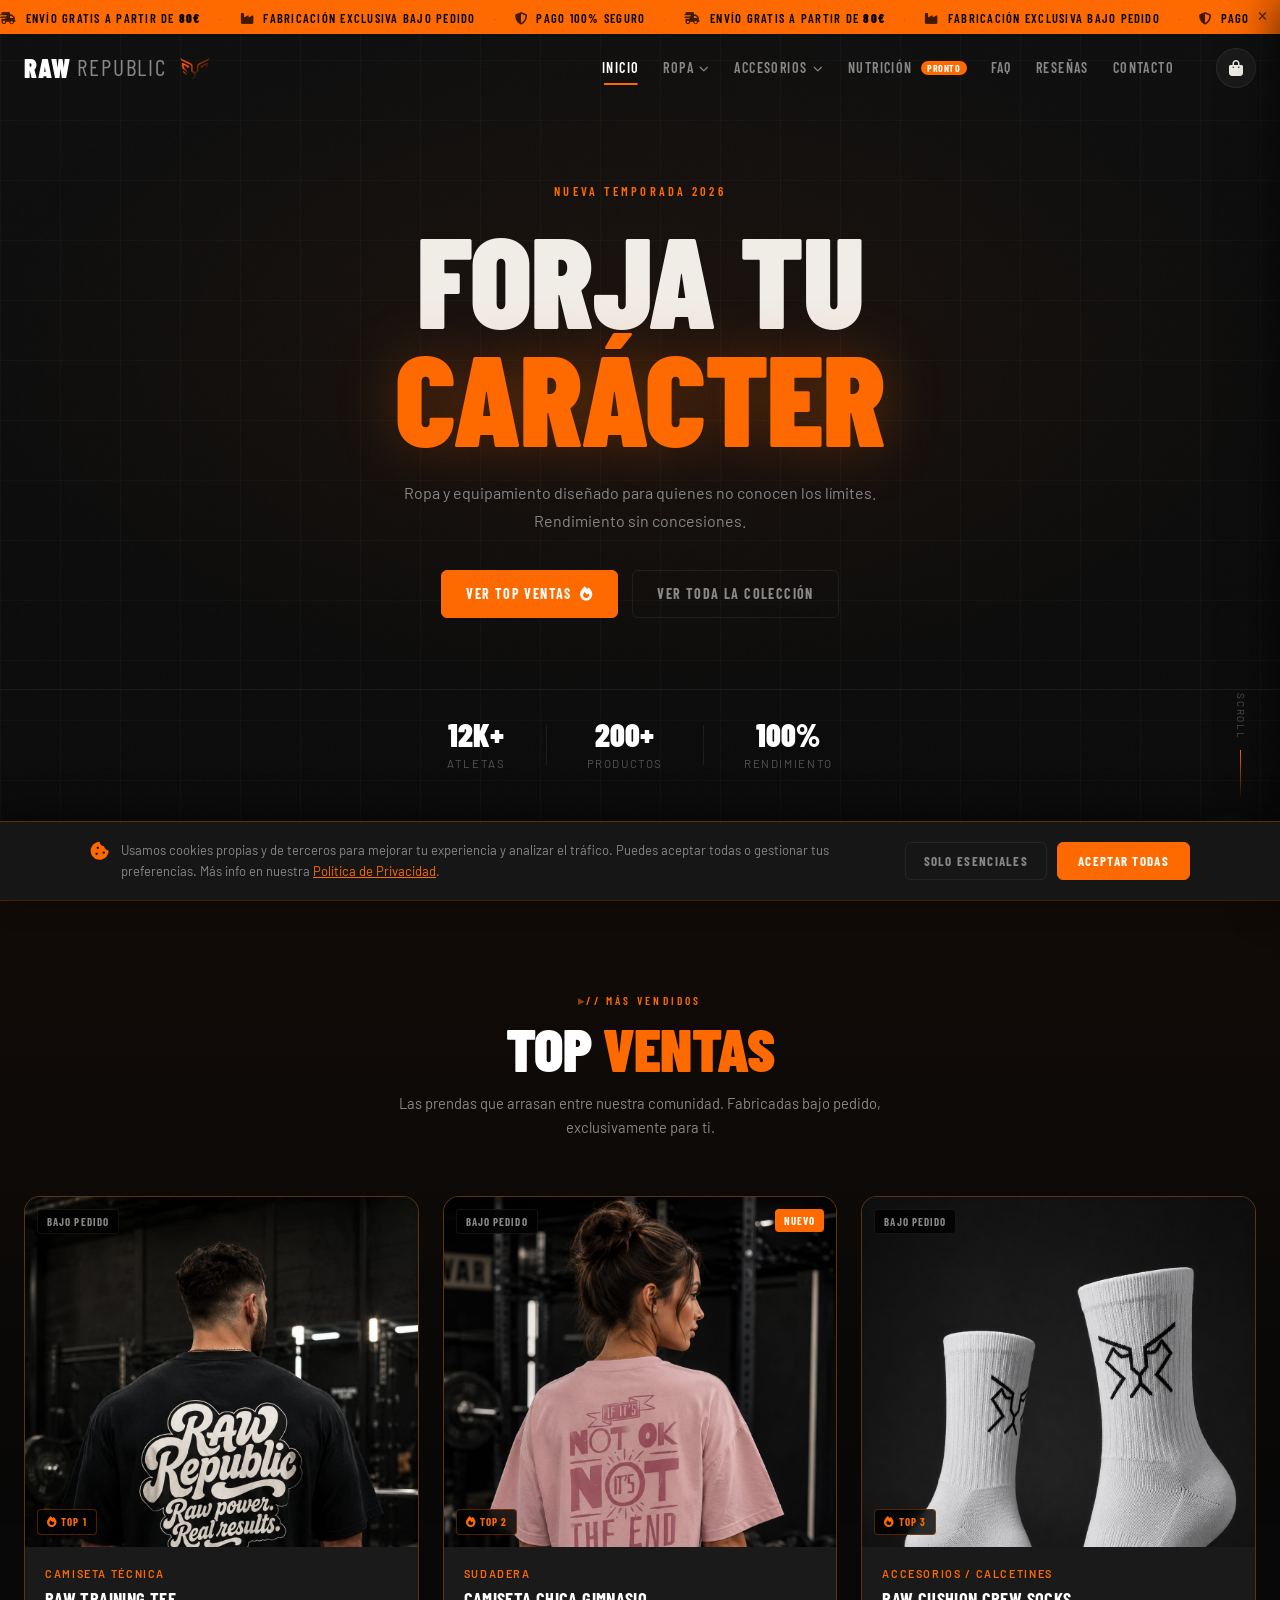
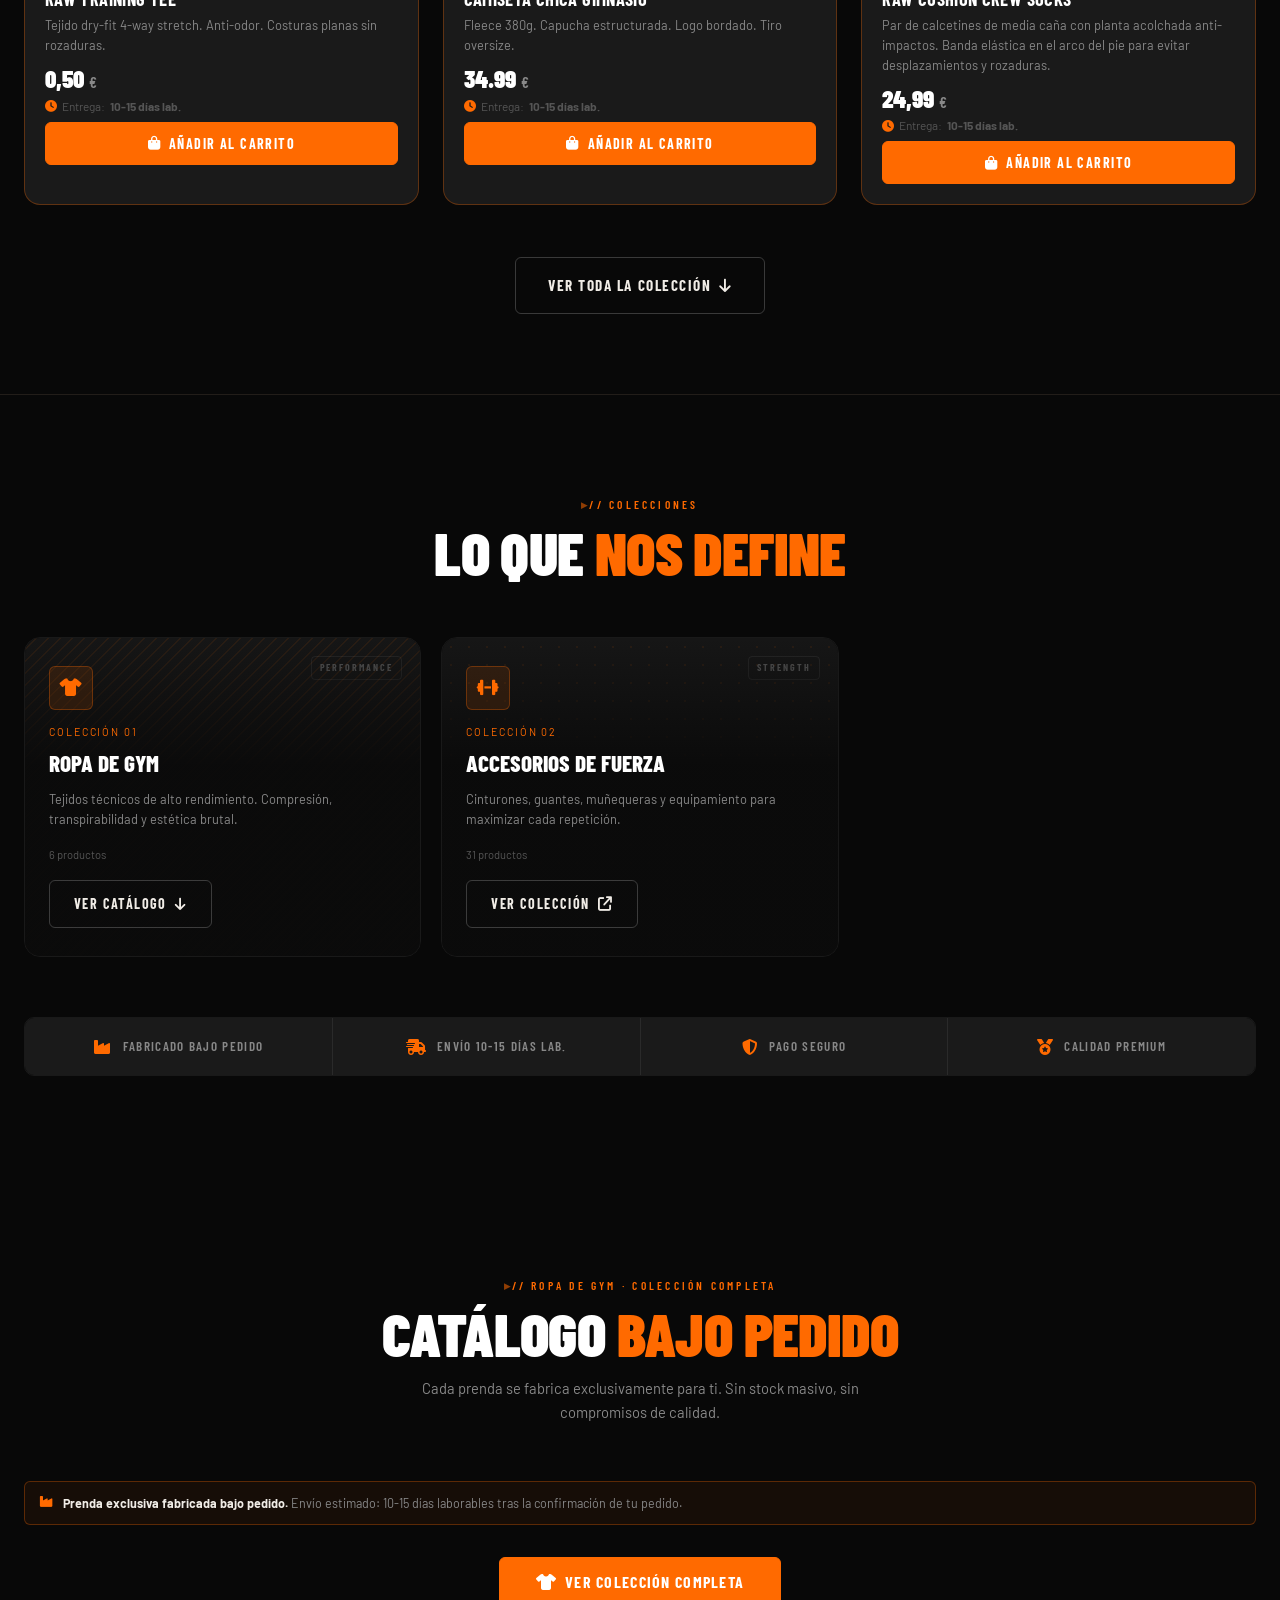
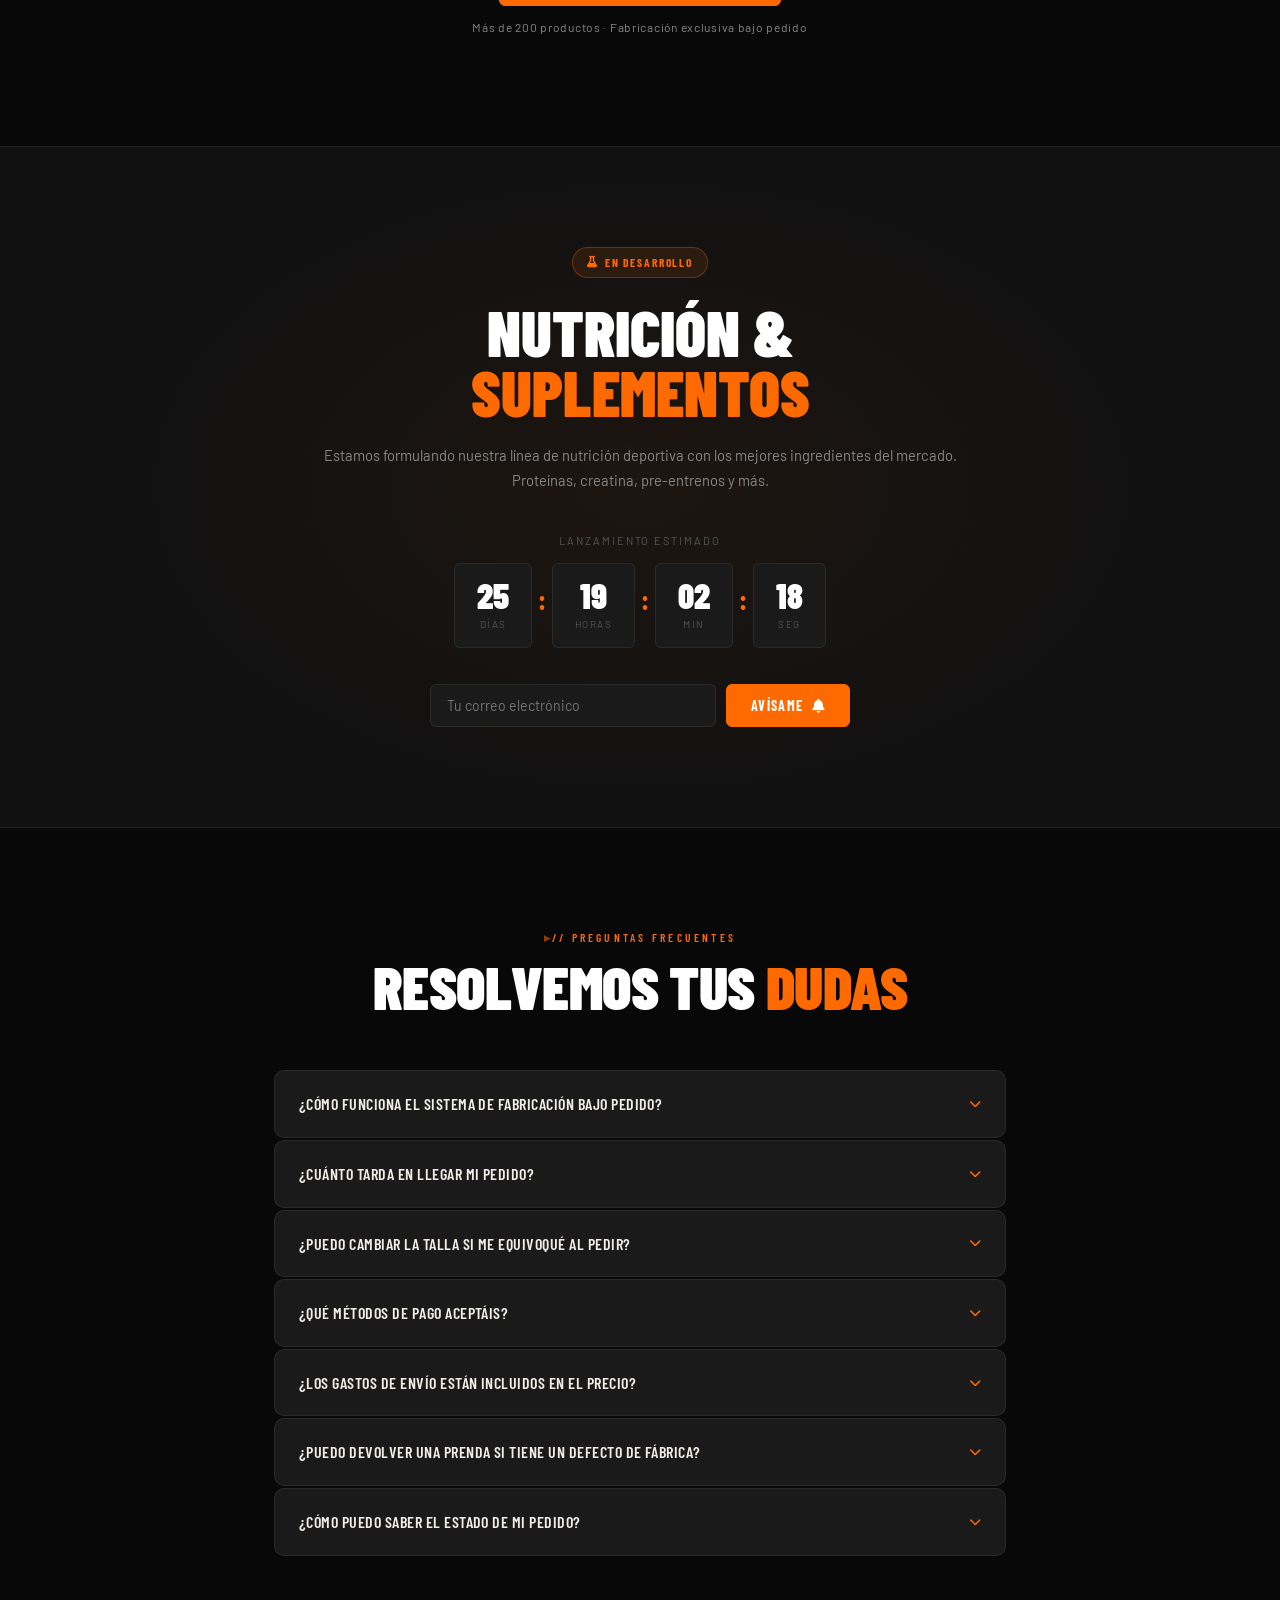
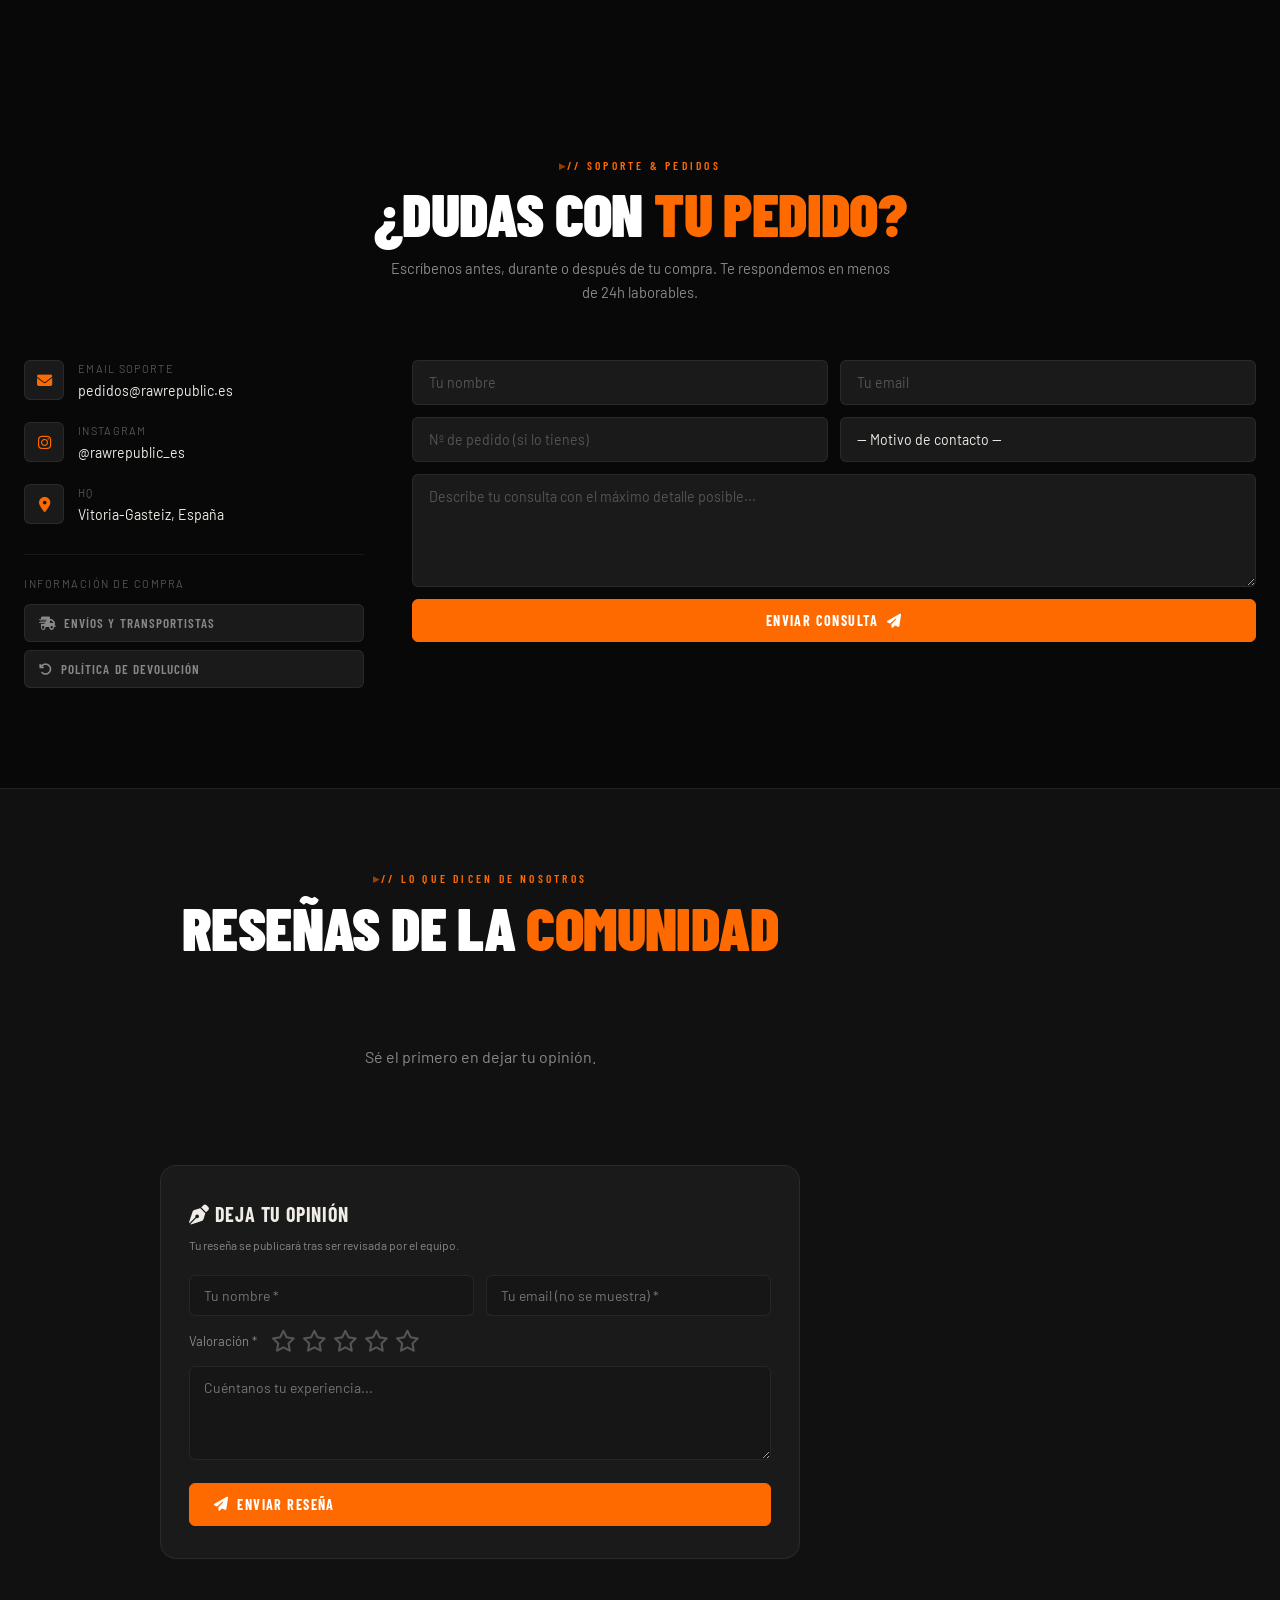
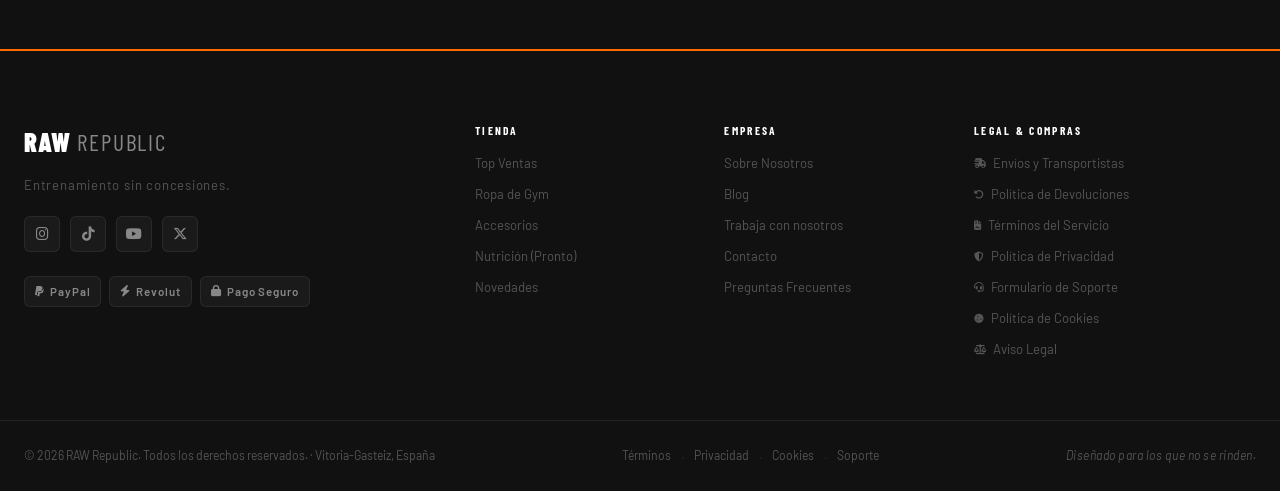
==== index.html @ 644d0a7c "Add files via upload" ====
<!DOCTYPE html>
<html lang="es">
<head>
  <meta charset="UTF-8" />
  <meta name="viewport" content="width=device-width, initial-scale=1.0" />
  <title>RAW Republic — Entrenamiento Sin Límites</title>
  <meta name="description" content="Ropa y equipamiento de entrenamiento fabricado bajo pedido. Diseñado para atletas que no conocen los límites. Envío a toda España." />
  <meta name="robots" content="index, follow" />
  <link rel="canonical" href="https://aritziru.github.io/raw-republic/" />
  <!-- Open Graph / Redes Sociales -->
  <meta property="og:type"        content="website" />
  <meta property="og:title"       content="RAW Republic — Entrenamiento Sin Límites" />
  <meta property="og:description" content="Ropa técnica y accesorios de entrenamiento fabricados exclusivamente bajo pedido. Rendimiento sin concesiones." />
  <meta property="og:image"       content="imagenes/og-cover.jpg" />
  <meta property="og:url"         content="https://aritziru.github.io/raw-republic/" />
  <meta property="og:locale"      content="es_ES" />
  <meta name="twitter:card"       content="summary_large_image" />
  <meta name="twitter:title"      content="RAW Republic — Entrenamiento Sin Límites" />
  <meta name="twitter:description" content="Ropa técnica y accesorios de entrenamiento fabricados exclusivamente bajo pedido." />
  <meta name="twitter:image"      content="imagenes/og-cover.jpg" />
  <!-- Favicon -->
  <link rel="icon" type="image/png" href="imagenes/logo bueno.png" />
  <link rel="apple-touch-icon"       href="imagenes/logo bueno.png" />
  <link rel="stylesheet" href="style.css" />
  <link rel="preconnect" href="https://fonts.googleapis.com" />
  <link rel="preconnect" href="https://fonts.gstatic.com" crossorigin />
  <link href="https://fonts.googleapis.com/css2?family=Barlow+Condensed:wght@400;600;700;900&family=Barlow:wght@300;400;500&display=swap" rel="stylesheet" />
  <link rel="stylesheet" href="https://cdnjs.cloudflare.com/ajax/libs/font-awesome/6.5.0/css/all.min.css" />

  <!-- Theme color para móvil (barra del navegador con el color de la marca) -->
  <meta name="theme-color" content="#ff6a00" />

  <!-- Schema.org — Datos estructurados para Google (rich snippets) -->
  <script type="application/ld+json">
  {
    "@context": "https://schema.org",
    "@type": "ClothingStore",
    "name": "RAW Republic",
    "url": "https://aritziru.github.io/raw-republic/",
    "logo": "https://aritziru.github.io/raw-republic/imagenes/logo bueno.png",
    "image": "https://aritziru.github.io/raw-republic/imagenes/og-cover.jpg",
    "description": "Ropa técnica y accesorios de entrenamiento fabricados exclusivamente bajo pedido. Rendimiento sin concesiones.",
    "address": {
      "@type": "PostalAddress",
      "addressLocality": "Vitoria-Gasteiz",
      "addressCountry": "ES"
    },
    "contactPoint": {
      "@type": "ContactPoint",
      "contactType": "customer service",
      "email": "rawrepublic.reservas@gmail.com"
    },
    "sameAs": [
      "https://www.instagram.com/rawrepublic_es",
      "https://www.tiktok.com/@rawrepublic_es",
      "https://www.youtube.com/@rawrepublic",
      "https://www.x.com/rawrepublic_es"
    ],
    "currenciesAccepted": "EUR",
    "paymentAccepted": "PayPal, Revolut, Credit Card",
    "areaServed": "ES"
  }
  </script>
</head>
<body>

  <noscript>
    <div style="background:#ff6a00;color:#000;text-align:center;padding:12px;font-family:sans-serif;font-size:14px;font-weight:600;">
      ⚠️ Esta web requiere JavaScript para funcionar correctamente. Por favor, actívalo en tu navegador.
    </div>
  </noscript>

  <!-- ░░ BANNER ENVÍO GRATIS ░░ -->
  <div class="shipping-banner" id="shippingBanner">
    <div class="shipping-banner-inner">
      <span class="shipping-banner-track">
        <span class="sbt-item"><i class="fa-solid fa-truck-fast"></i>&nbsp; Envío gratis a partir de <strong>80€</strong></span>
        <span class="sbt-sep">·</span>
        <span class="sbt-item"><i class="fa-solid fa-industry"></i>&nbsp; Fabricación exclusiva bajo pedido</span>
        <span class="sbt-sep">·</span>
        <span class="sbt-item"><i class="fa-solid fa-shield-halved"></i>&nbsp; Pago 100% seguro</span>
        <span class="sbt-sep">·</span>
        <span class="sbt-item"><i class="fa-solid fa-truck-fast"></i>&nbsp; Envío gratis a partir de <strong>80€</strong></span>
        <span class="sbt-sep">·</span>
        <span class="sbt-item"><i class="fa-solid fa-industry"></i>&nbsp; Fabricación exclusiva bajo pedido</span>
        <span class="sbt-sep">·</span>
        <span class="sbt-item"><i class="fa-solid fa-shield-halved"></i>&nbsp; Pago 100% seguro</span>
        <span class="sbt-sep">·</span>
      </span>
    </div>
    <button class="shipping-banner-close" onclick="document.getElementById('shippingBanner').style.display='none'; document.documentElement.style.setProperty('--banner-h','0px');" aria-label="Cerrar banner">
      <i class="fa-solid fa-xmark"></i>
    </button>
  </div>

  <!-- ░░ NAVBAR ░░ -->
  <header class="navbar" id="navbar">
    <div class="nav-inner">

      <!-- [4] Logo con zarpazo SVG -->
      <a href="#inicio" class="logo">
        <span class="logo-raw">RAW</span>
        <span class="logo-republic">Republic</span>
        <!-- Tu logotipo en formato imagen -->
        <img src="imagenes/logo bueno.png" alt="Logo RAW Republic" class="logo-img" />
      </a>

      <!-- [3] Nav links — sección activa via JS -->
      <nav class="nav-links" id="navLinks">
        <a href="#inicio" class="nav-link" data-section="inicio">Inicio</a>

        <!-- MEGA-MENÚ: Ropa — temporada × uso con imagen dinámica -->
        <div class="nav-item-dropdown mega-parent" id="dropdownRopa">
          <button class="nav-link nav-link-dropdown" aria-haspopup="true" aria-expanded="false" data-section="catalogo">
            Ropa <i class="fa-solid fa-chevron-down nav-chevron"></i>
          </button>

          <div class="mega-panel" role="menu" id="megaPanelRopa">
            <div class="mega-bridge"></div>

            <!-- Columna de navegación -->
            <div class="mega-col mega-col--nav">

              <!-- ▸ VERANO -->
              <div class="mega-category" data-img="imagenes/verano.jpg" data-img-label="VERANO 2026">
                <button class="mega-category__trigger">
                  <span class="mega-category__icon"><i class="fa-solid fa-sun"></i></span>
                  <span class="mega-category__label">Verano</span>
                  <i class="fa-solid fa-chevron-right mega-category__arrow"></i>
                </button>
                <div class="mega-subcol">
                  <p class="mega-subheading"><i class="fa-solid fa-dumbbell"></i> Deporte / Gym</p>
                  <a href="#seccion-verano" class="mega-item dropdown-item" data-filter="camiseta" role="menuitem"><span class="mega-item__dot"></span>Camisetas técnicas</a>
                  <a href="#seccion-verano"      class="mega-item dropdown-item" data-filter="top"      role="menuitem"><span class="mega-item__dot"></span>Tops</a>
                  <a href="#seccion-verano" class="mega-item dropdown-item" data-filter="pantalon" role="menuitem"><span class="mega-item__dot"></span>Pantalones cortos</a>
                  <p class="mega-subheading mega-subheading--mt"><i class="fa-solid fa-city"></i> Vestir / Urbano</p>
                  <a href="#seccion-verano" class="mega-item dropdown-item" data-filter="casual"  role="menuitem"><span class="mega-item__dot"></span>Camisetas casual</a>
                  <a href="#seccion-verano" class="mega-item dropdown-item" data-filter="shorts" role="menuitem"><span class="mega-item__dot"></span>Shorts</a>
                </div>
              </div>

              <div class="mega-sep"></div>

              <!-- ▸ INVIERNO -->
              <div class="mega-category" data-img="imagenes/invierno.jpg" data-img-label="INVIERNO 2026">
                <button class="mega-category__trigger">
                  <span class="mega-category__icon"><i class="fa-solid fa-snowflake"></i></span>
                  <span class="mega-category__label">Invierno</span>
                  <i class="fa-solid fa-chevron-right mega-category__arrow"></i>
                </button>
                <div class="mega-subcol">
                  <p class="mega-subheading"><i class="fa-solid fa-dumbbell"></i> Deporte / Gym</p>
                  <a href="#seccion-invierno" class="mega-item dropdown-item" data-filter="sudadera"       role="menuitem"><span class="mega-item__dot"></span>Sudaderas técnicas</a>
                  <a href="#seccion-invierno" class="mega-item dropdown-item" data-filter="chaqueta"       role="menuitem"><span class="mega-item__dot"></span>Chaquetas</a>
                  <p class="mega-subheading mega-subheading--mt"><i class="fa-solid fa-city"></i> Vestir / Urbano</p>
                  <a href="#seccion-invierno" class="mega-item dropdown-item" data-filter="hoodie"         role="menuitem"><span class="mega-item__dot"></span>Hoodies</a>
                  <a href="#seccion-invierno" class="mega-item dropdown-item" data-filter="chaqueta-urbana" role="menuitem"><span class="mega-item__dot"></span>Chaquetas urbanas</a>
                </div>
              </div>

            </div><!-- /mega-col--nav -->

            <!-- Divisor vertical -->
            <div class="mega-divider"></div>

            <!-- Columna visual con imágenes dinámicas -->
            <div class="mega-col mega-col--visual" id="megaVisualRopa" aria-hidden="true">
              <div class="mega-visual__bg" id="megaBgRopa">
                <!-- AQUÍ SE CONFIGURA EL FONDO DE VERANO -->
                <img src="imagenes/verano.jpg"   alt="" loading="lazy" class="mega-visual__img is-active" id="megaImgVerano"   data-key="verano" />
                <!-- AQUÍ SE CONFIGURA EL FONDO DE INVIERNO -->
                <img src="imagenes/invierno.jpg" alt="" loading="lazy" class="mega-visual__img"            id="megaImgInvierno" data-key="invierno" />
                <!-- AQUÍ SE CONFIGURA EL FONDO DE GIMNASIO -->
                <img src="imagenes/gimnasio.jpg" alt="" loading="lazy" class="mega-visual__img"            id="megaImgGimnasio" data-key="gimnasio" />
                <!-- AQUÍ SE CONFIGURA EL FONDO DE VESTIR / URBANO -->
                <img src="imagenes/vestir.jpg"   alt="" loading="lazy" class="mega-visual__img"            id="megaImgVestir"   data-key="vestir" />
              </div>
              <div class="mega-visual__label">
                <span class="mega-visual__tag">// Colección</span>
                <span class="mega-visual__name" id="megaVisualName">VERANO 2026</span>
              </div>
              <span class="mega-visual__watermark">RAW</span>
            </div>

          </div><!-- /mega-panel -->
        </div><!-- /dropdownRopa -->

        <!-- MEGA-MENÚ: Accesorios -->
        <div class="nav-item-dropdown mega-parent" id="dropdownAccesorios">
          <button class="nav-link nav-link-dropdown" aria-haspopup="true" aria-expanded="false" data-section="accesorios">
            Accesorios <i class="fa-solid fa-chevron-down nav-chevron"></i>
          </button>

          <div class="mega-panel mega-panel--sm" role="menu" id="megaPanelAccesorios">
            <div class="mega-bridge"></div>

            <div class="mega-col mega-col--nav mega-col--full">

              <!-- ▸ ENTRENAMIENTO -->
              <div class="mega-category mega-category--open">
                <div class="mega-category__static">
                  <span class="mega-category__icon"><i class="fa-solid fa-hand-fist"></i></span>
                  <span class="mega-category__label">Entrenamiento</span>
                </div>
                <div class="mega-subcol mega-subcol--visible">
                  <a href="#accesorios-munequeras" class="mega-item dropdown-item" data-filter="munequera" role="menuitem"><span class="mega-item__dot"></span>Muñequeras</a>
                  <a href="#accesorios-tape"        class="mega-item dropdown-item" data-filter="tape"      role="menuitem"><span class="mega-item__dot"></span>Tape — Cinta Crossfit <span class="mega-badge">Nuevo</span></a>
                </div>
              </div>

              <div class="mega-sep"></div>

              <!-- ▸ COMPLEMENTOS -->
              <div class="mega-category mega-category--open">
                <div class="mega-category__static">
                  <span class="mega-category__icon"><i class="fa-solid fa-bag-shopping"></i></span>
                  <span class="mega-category__label">Complementos</span>
                </div>
                <div class="mega-subcol mega-subcol--visible">
                  <a href="#accesorios-gorras"      class="mega-item dropdown-item" data-filter="gorra"    role="menuitem"><span class="mega-item__dot"></span>Gorras</a>
                  <a href="#accesorios-calcetines"  class="mega-item dropdown-item" data-filter="calcetines" role="menuitem"><span class="mega-item__dot"></span>Calcetines</a>
                  <a href="#accesorios-botellas"    class="mega-item dropdown-item" data-filter="botella"  role="menuitem"><span class="mega-item__dot"></span>Botellas</a>
                </div>
              </div>

            </div>
          </div><!-- /mega-panel--sm -->
        </div><!-- /dropdownAccesorios -->

        <a href="#nutricion" class="nav-link nav-soon" data-section="nutricion">
          Nutrición <span class="badge">Pronto</span>
        </a>
        <a href="#faq"      class="nav-link" data-section="faq">FAQ</a>
        <a href="#resenas"  class="nav-link" data-section="resenas">Reseñas</a>
        <a href="#contacto" class="nav-link" data-section="contacto">Contacto</a>
      </nav>

      <div class="nav-actions">
        <!-- [7] Botón carrito abre el drawer lateral -->
        <button class="cart-btn" id="cartBtn" aria-label="Carrito">
          <i class="fa-solid fa-bag-shopping"></i>
          <span class="cart-count" id="cartCount">0</span>
        </button>
        <button class="hamburger" id="hamburger" aria-label="Menú">
          <span></span><span></span><span></span>
        </button>
      </div>
    </div>
  </header>


  <!-- ░░ HERO ░░ -->
  <section class="hero" id="inicio">
    <div class="hero-bg">
      <div class="hero-grid-overlay"></div>
      <div class="hero-noise"></div>
      <!-- [9] Partículas de chispas naranjas (fondo hero) -->
      <div class="hero-sparks" id="heroSparks"></div>
    </div>
    <div class="hero-content">
      <p class="hero-eyebrow">Nueva Temporada 2026</p>
      <h1 class="hero-title">
        <span class="hero-line" data-text="FORJA TU">FORJA TU</span>
        <span class="hero-line accent" data-text="CARÁCTER">CARÁCTER</span>
      </h1>
      <p class="hero-sub">Ropa y equipamiento diseñado para quienes no conocen los límites.<br>Rendimiento sin concesiones.</p>
      <div class="hero-cta-group">
        <a href="#top-ventas" class="btn btn-primary">
          Ver Top Ventas <i class="fa-solid fa-fire"></i>
        </a>
        <a href="#catalogo" class="btn btn-ghost" onclick="mostrarCatalogo(); resetCatalog()">Ver toda la colección</a>
      </div>
    </div>
    <div class="hero-stat-bar">
      <div class="stat"><span class="stat-num">12K+</span><span class="stat-label">Atletas</span></div>
      <div class="stat-divider"></div>
      <div class="stat"><span class="stat-num">200+</span><span class="stat-label">Productos</span></div>
      <div class="stat-divider"></div>
      <div class="stat"><span class="stat-num">100%</span><span class="stat-label">Rendimiento</span></div>
    </div>
    <div class="scroll-indicator">
      <span>Scroll</span>
      <div class="scroll-line"></div>
    </div>
  </section>


  <!-- ░░ [1] TOP VENTAS (destacados, justo tras el Hero) ░░ -->
  <section class="top-ventas" id="top-ventas">
    <div class="section-header">
      <p class="section-label">// Más Vendidos</p>
      <h2 class="section-title">TOP <span class="accent">VENTAS</span></h2>
      <p class="catalogo-subtitle">Las prendas que arrasan entre nuestra comunidad. Fabricadas bajo pedido, exclusivamente para ti.</p>
    </div>

    <!-- Grid de 3 destacados -->
    <div class="product-grid top-ventas-grid">

      <!-- TOP 1 — RAW Training Tee -->
      <article class="product-card featured-card"
               data-product-id="RR-001"
               data-product-name="Camiseta Chico Urban"
               data-product-price="0.50"
               data-product-cat="Camiseta Urban para Chico"
               data-product-desc="Camiseta de 280g. Estilo Oversize Urban con diseño en la parte trasera."
               data-img-front="imagenes/Camiseta hombre 1.jpg"
               data-img-back="imagenes/Camiseta hombre 2.jpg"
               data-sizes="XS,S,M,L,XL,XXL"
               data-colors="Negro,Blanco,Gris Carbón,Naranja RAW"
               onclick="openProductModal(this)">
        <!-- [5] Wrap con hover-carousel -->
        <div class="product-img-wrap" data-front="imagenes/Camiseta hombre 1.jpg" data-back="imagenes/Camiseta hombre 2.jpg">
          <img src="imagenes/Camiseta hombre 1.jpg" alt="RAW Training Tee" loading="lazy" class="product-img-main" />
          <div class="product-badge-bop">Bajo Pedido</div>
          <div class="product-badge-top"><i class="fa-solid fa-fire"></i> Top 1</div>
          <div class="img-hover-hint"><i class="fa-solid fa-eye"></i> Ver detalle</div>
        </div>
        <div class="product-body">
          <p class="product-cat">Camiseta técnica</p>
          <h3 class="product-name">RAW Training Tee</h3>
          <p class="product-desc">Tejido dry-fit 4-way stretch. Anti-odor. Costuras planas sin rozaduras.</p>
          <p class="product-price">0,50 <span class="currency">€</span></p>
          <p class="delivery-notice"><i class="fa-solid fa-clock"></i> Entrega: <strong>10-15 días lab.</strong></p>
          <button class="btn btn-primary full-width rr-add-to-cart"
                  data-product-id="RR-001"
                  data-product-name="RAW Training Tee"
                  data-product-price="0.50"
                  onclick="event.stopPropagation(); openProductModal(this.closest('.product-card'))">
            <i class="fa-solid fa-bag-shopping"></i> Añadir al carrito
          </button>
        </div>
      </article>

      <!-- TOP 2 — Camiseta Chica -->
      <article class="product-card featured-card"
               data-product-id="RR-003"
               data-product-name="Camiseta Chica Gimnasio"
               data-product-price="34.99"
               data-product-cat="Camiseta de Gimnasio para Chica"
               data-product-desc="Camiseta 220g. Camiseta corta de gimansio para chica. Logo en la espalda. Tiro oversize."
               data-img-front="imagenes/camiseta chica 1.jpg"
               data-img-back="imagenes/camisetachica1.jpg"
               data-img-third="imagenes/camisetachica3.jpg"
               data-sizes="XS,S,M,L,XL"
               data-colors="Blanco,Negro,Rosa"
               onclick="openProductModal(this)">
        <div class="product-img-wrap" data-front="imagenes/camiseta chica 1.jpg" data-back="imagenes/camiseta chica 1.jpg" data-third="imagenes/camisetachica3.jpg">
          <img src="imagenes/camiseta chica 1.jpg" alt="RAW Industrial Hoodie" loading="lazy" class="product-img-placeholder" style="object-fit: cover; width: 100%; height: 100%;">
          <div class="product-badge-bop">Bajo Pedido</div>
          <div class="product-badge-new">Nuevo</div>
          <div class="product-badge-top"><i class="fa-solid fa-fire"></i> Top 2</div>
          <div class="img-hover-hint"><i class="fa-solid fa-eye"></i> Ver detalle</div>
        </div>
        <div class="product-body">
          <p class="product-cat">Sudadera</p>
          <h3 class="product-name">Camiseta Chica Gimnasio</h3>
          <p class="product-desc">Fleece 380g. Capucha estructurada. Logo bordado. Tiro oversize.</p>
          <p class="product-price">34.99 <span class="currency">€</span></p>
          <p class="delivery-notice"><i class="fa-solid fa-clock"></i> Entrega: <strong>10-15 días lab.</strong></p>
          <button class="btn btn-primary full-width rr-add-to-cart"
                  data-product-id="RR-003"
                  data-product-name="RAW Industrial Hoodie"
                  data-product-price="34.99"
                  onclick="event.stopPropagation(); openProductModal(this.closest('.product-card'))">
            <i class="fa-solid fa-bag-shopping"></i> Añadir al carrito
          </button>
        </div>
      </article>

      <!-- TOP 3 — RAW Socks -->
      <article class="product-card featured-card"
               data-product-id="RR-004"
               data-product-name="RAW Cushion Crew Socks"
               data-product-price="24.99"
               data-product-cat="Accesorios / Calcetines"
               data-product-desc="Par de calcetines de media caña con planta acolchada anti-impactos. Banda elástica en el arco del pie para evitar desplazamientos y rozaduras."
               data-img-front="imagenes/calcetines1.jpg"
               data-img-back="imagenes/calcetines2.jpg"
               data-sizes="XS (EU 31-35),S (EU 35-38),M (EU 38-42),L (EU 43-46)"
               data-colors="Blanco,Negro"
               onclick="openProductModal(this)">
        <div class="product-img-wrap" data-front="imagenes/calcetines1.jpg" data-back="imagenes/calcetines2.jpg">
          <img src="imagenes/calcetines1.jpg" alt="RAW Rep Shorts" loading="lazy" class="product-img-main" />
          <div class="product-badge-bop">Bajo Pedido</div>
          <div class="product-badge-top"><i class="fa-solid fa-fire"></i> Top 3</div>
          <div class="img-hover-hint"><i class="fa-solid fa-eye"></i> Ver detalle</div>
        </div>
        <div class="product-body">
          <p class="product-cat">Accesorios / Calcetines</p>
          <h3 class="product-name">RAW Cushion Crew Socks</h3>
          <p class="product-desc">Par de calcetines de media caña con planta acolchada anti-impactos. Banda elástica en el arco del pie para evitar desplazamientos y rozaduras.</p>
          <p class="product-price">24,99 <span class="currency">€</span></p>
          <p class="delivery-notice"><i class="fa-solid fa-clock"></i> Entrega: <strong>10-15 días lab.</strong></p>
          <button class="btn btn-primary full-width rr-add-to-cart"
                  data-product-id="RR-004"
                  data-product-name="RAW Rep Shorts"
                  data-product-price="24.99"
                  onclick="event.stopPropagation(); openProductModal(this.closest('.product-card'))">
            <i class="fa-solid fa-bag-shopping"></i> Añadir al carrito
          </button>
        </div>
      </article>

    </div><!-- /top-ventas-grid -->

    <!-- CTA hacia catálogo completo -->
    <div class="top-ventas-cta">
      <a href="#catalogo" class="btn btn-outline btn-lg" onclick="resetCatalog()">
        Ver toda la colección <i class="fa-solid fa-arrow-down"></i>
      </a>
    </div>
  </section>


  <!-- ░░ CATEGORÍAS (overview) ░░ -->
  <section class="categorias" id="categorias">
    <div class="section-header">
      <p class="section-label">// Colecciones</p>
      <h2 class="section-title">LO QUE <span class="accent">NOS DEFINE</span></h2>
    </div>
    <div class="cat-grid">
      <article class="cat-card" data-category="ropa">
        <div class="cat-card-bg"><div class="cat-card-pattern ropa-pattern"></div></div>
        <div class="cat-card-content">
          <div class="cat-icon"><i class="fa-solid fa-shirt"></i></div>
          <div class="cat-info">
            <p class="cat-label">Colección 01</p>
            <h3 class="cat-name">Ropa de Gym</h3>
            <p class="cat-desc">Tejidos técnicos de alto rendimiento. Compresión, transpirabilidad y estética brutal.</p>
            <span class="cat-count">6 productos</span>
          </div>
          <!-- [1] Enlace "Ropa" y botón van al catálogo completo -->
          <a href="#catalogo" class="cat-cta btn btn-outline">
            Ver Catálogo <i class="fa-solid fa-arrow-down"></i>
          </a>
        </div>
        <div class="cat-tag">PERFORMANCE</div>
      </article>

      <article class="cat-card" id="accesorios" data-category="accesorios">
        <div class="cat-card-bg"><div class="cat-card-pattern acc-pattern"></div></div>
        <div class="cat-card-content">
          <div class="cat-icon"><i class="fa-solid fa-dumbbell"></i></div>
          <div class="cat-info">
            <p class="cat-label">Colección 02</p>
            <h3 class="cat-name">Accesorios de Fuerza</h3>
            <p class="cat-desc">Cinturones, guantes, muñequeras y equipamiento para maximizar cada repetición.</p>
            <span class="cat-count">31 productos</span>
          </div>
          <a href="#" class="cat-cta btn btn-outline">
            Ver Colección <i class="fa-solid fa-arrow-up-right-from-square"></i>
          </a>
        </div>
        <div class="cat-tag">STRENGTH</div>
      </article>
    </div>

    <div class="feature-strip">
      <div class="feature-item"><i class="fa-solid fa-industry"></i><span>Fabricado bajo pedido</span></div>
      <div class="feature-item"><i class="fa-solid fa-truck-fast"></i><span>Envío 10-15 días lab.</span></div>
      <div class="feature-item"><i class="fa-solid fa-shield-halved"></i><span>Pago seguro</span></div>
      <div class="feature-item"><i class="fa-solid fa-medal"></i><span>Calidad Premium</span></div>
    </div>
  </section>


  <!-- ░░ CATÁLOGO COMPLETO DE ROPA ░░ -->
  <section class="catalogo" id="catalogo" data-theme="fire">
    <div class="section-header">
      <p class="section-label">// Ropa de Gym · Colección Completa</p>
      <h2 class="section-title">CATÁLOGO <span class="accent">BAJO PEDIDO</span></h2>
      <p class="catalogo-subtitle">Cada prenda se fabrica exclusivamente para ti. Sin stock masivo, sin compromisos de calidad.</p>
    </div>

    <!-- Aviso global bajo pedido -->
    <div class="bop-banner">
      <i class="fa-solid fa-industry"></i>
      <div>
        <strong>Prenda exclusiva fabricada bajo pedido.</strong>
        Envío estimado: 10-15 días laborables tras la confirmación de tu pedido.
      </div>
    </div>

    <!-- Botón alternar vista (solo móvil) -->
    <div class="catalog-view-toggle" id="catalogViewToggle" aria-label="Cambiar vista de productos">
      <button class="view-btn active" id="viewBtnSingle" onclick="setCatalogView('single')" aria-label="Vista una columna" title="Una columna">
        <i class="fa-solid fa-list"></i>
      </button>
      <button class="view-btn" id="viewBtnCompact" onclick="setCatalogView('compact')" aria-label="Vista dos columnas" title="Dos columnas">
        <i class="fa-solid fa-grip"></i>
      </button>
    </div>

    <!-- Botón para mostrar el catálogo completo -->
    <div id="catalogRevealWrap" style="text-align:center;padding:32px 0 8px;">
      <button class="btn btn-primary" id="btnVerColeccion" onclick="mostrarCatalogo()" style="font-size:1rem;padding:14px 36px;letter-spacing:.08em;">
        <i class="fa-solid fa-shirt"></i> Ver colección completa
      </button>
      <p style="margin-top:12px;font-size:12px;color:var(--text-muted);letter-spacing:.06em;">
        Más de 200 productos · Fabricación exclusiva bajo pedido
      </p>
    </div>

    <!-- Grid de productos (todos) — [5] hover-carousel activado -->
    <div class="product-grid" id="mainProductGrid" style="display:none;">

      <!-- ── SUBSECCIÓN VERANO ── -->
      <div id="seccion-verano" class="subseccion-anchor" data-theme="sun" style="display:contents"></div>

      <!-- PRODUCTO 1 camiseta -->
      <article class="product-card"
               data-product-id="RR-001"
               data-product-name="Camiseta Chico Urban"
               data-product-price="0.50"
               data-product-cat="Camiseta Chico Urban"
               data-section="ropa"
               data-product-desc="Camiseta de 280g. Estilo Oversize Urban con diseño en la parte trasera."
               data-img-front="imagenes/Camiseta hombre 1.jpg"
               data-img-back="imagenes/Camiseta hombre 2.jpg"
               data-sizes="XS,S,M,L,XL,XXL"
               data-colors="Negro,Blanco,Gris Carbón,Naranja RAW"
               onclick="openProductModal(this)">
        <div class="product-img-wrap" data-front="imagenes/Camiseta hombre 1.jpg" data-back="imagenes/Camiseta hombre 2.jpg">
          <img src="imagenes/Camiseta hombre 1.jpg" alt="RAW Training Tee" loading="lazy" class="product-img-main" />
          <div class="product-badge-bop">Bajo Pedido</div>
          <div class="img-hover-hint"><i class="fa-solid fa-eye"></i> Ver detalle</div>
        </div>
        <div class="product-body">
          <p class="product-cat">Camiseta Chico Urban</p>
          <h3 class="product-name">Camiseta Chico Urban</h3>
          <p class="product-desc">Camiseta de 280g. Estilo Oversize Urban con diseño en la parte trasera.</p>
          <p class="product-price">0,50 <span class="currency">€</span></p>
          <div class="product-selectors">
            <div class="selector-group">
              <label for="talla-001" class="talla-label-row">Talla<button type="button" class="guia-tallas-btn" onclick="event.stopPropagation();openModal('modal-guia-tallas')" aria-label="Consultar guía de tallas"><i class="fa-solid fa-ruler-horizontal"></i> Guía de tallas</button></label>
              <div class="select-wrap">
                <select id="talla-001" name="talla" class="rr-select" data-variant="size" onclick="event.stopPropagation()">
                  <option value="">— Elige talla —</option>
                  <option>XS</option><option>S</option><option>M</option>
                  <option>L</option><option>XL</option><option>XXL</option>
                </select>
                <i class="fa-solid fa-chevron-down select-arrow"></i>
              </div>
            </div>
            <div class="selector-group">
              <label for="color-001">Color</label>
              <div class="select-wrap">
                <select id="color-001" name="color" class="rr-select" data-variant="color" onclick="event.stopPropagation()">
                  <option value="">— Elige color —</option>
                  <option>Negro</option><option>Blanco</option>
                  <option>Gris Carbón</option><option>Naranja RAW</option>
                </select>
                <i class="fa-solid fa-chevron-down select-arrow"></i>
              </div>
            </div>
          </div>
          <p class="delivery-notice"><i class="fa-solid fa-clock"></i> Fabricación y entrega: <strong>10-15 días laborables</strong></p>
          <button class="btn btn-primary full-width rr-add-to-cart"
                  data-product-id="RR-001" data-product-name="Camiseta Chico Urban" data-product-price="0.50"
                  onclick="event.stopPropagation(); handleAddToCart(this)">
            <i class="fa-solid fa-bag-shopping"></i> Añadir al carrito
          </button>
        </div>
      </article>

      <!-- PRODUCTO 2 Camiseta Chica-->
      <article class="product-card"
               data-product-id="RR-002"
               data-product-name="Camiseta Chica Gimnasio"
               data-product-price="29.99"
               data-product-cat="Camiseta de Gimnasio para Chica"
               data-section="ropa"
               data-product-desc="Camiseta 220g. Camiseta corta de gimansio para chica. Logo en la espalda. Tiro oversize."
               data-img-front="imagenes/camiseta chica 1.jpg"
               data-img-back="imagenes/compression_espalda.jpg"
               data-sizes="XS,S,M,L,XL"
               data-colors="Negro,Gris Carbón,Azul Noche"
               onclick="openProductModal(this)">
        <div class="product-img-wrap" data-front="imagenes/camiseta chica 1.jpg" data-back="imagenes/compression_espalda.jpg">
          <img src="imagenes/camiseta chica 1.jpg" alt="RAW Sport Hoodie" loading="lazy" class="product-img-main" />
          <div class="product-badge-bop">Bajo Pedido</div>
          <div class="img-hover-hint"><i class="fa-solid fa-eye"></i> Ver detalle</div>
        </div>
        <div class="product-body">
          <p class="product-cat">Camiseta Chica Gimnasio</p>
          <h3 class="product-name">Camiseta de Gimnasio para Chica</h3>
          <p class="product-desc">Camiseta 220g. Camiseta corta de gimansio para chica. Logo en la espalda. Tiro oversize.</p>
          <p class="product-price">29,99 <span class="currency">€</span></p>
          <div class="product-selectors">
            <div class="selector-group">
              <label for="talla-002" class="talla-label-row">Talla<button type="button" class="guia-tallas-btn" onclick="event.stopPropagation();openModal('modal-guia-tallas')" aria-label="Consultar guía de tallas"><i class="fa-solid fa-ruler-horizontal"></i> Guía de tallas</button></label>
              <div class="select-wrap">
                <select id="talla-002" name="talla" class="rr-select" data-variant="size" onclick="event.stopPropagation()">
                  <option value="">— Elige talla —</option>
                  <option>XS</option><option>S</option><option>M</option><option>L</option><option>XL</option>
                </select>
                <i class="fa-solid fa-chevron-down select-arrow"></i>
              </div>
            </div>
            <div class="selector-group">
              <label for="color-002">Color</label>
              <div class="select-wrap">
                <select id="color-002" name="color" class="rr-select" data-variant="color" onclick="event.stopPropagation()">
                  <option value="">— Elige color —</option>
                  <option>Negro</option><option>Gris Carbón</option><option>Azul Noche</option>
                </select>
                <i class="fa-solid fa-chevron-down select-arrow"></i>
              </div>
            </div>
          </div>
          <p class="delivery-notice"><i class="fa-solid fa-clock"></i> Fabricación y entrega: <strong>10-15 días laborables</strong></p>
          <button class="btn btn-primary full-width rr-add-to-cart"
                  data-product-id="RR-002" data-product-name="RAW Performance Quarter-Zip" data-product-price="29.99"
                  onclick="event.stopPropagation(); handleAddToCart(this)">
            <i class="fa-solid fa-bag-shopping"></i> Añadir al carrito
          </button>
        </div>
      </article>

      <!-- PRODUCTO RR-013 — Verano Placeholder 3 -->
      <article class="product-card"
               data-product-id="RR-013"
               data-product-name="RAW Sun Mesh Tank"
               data-product-price="19.99"
               data-product-cat="Camiseta sin mangas"
               data-section="ropa"
               data-product-desc="Camiseta de tirantes en tejido mesh ultraventilado. Corte regular con bajo recto y costuras reforzadas. Ideal para sesiones de alta intensidad en calor."
               data-img-front="imagenes/tirantes1.jpg"
               data-img-back="imagenes/tirantes2.jpg"
               data-img-third="imagenes/tirantes3.jpg"
               data-sizes="S,M,L,XL,XXL"
               data-colors="Negro,Blanco"
               onclick="openProductModal(this)">
        <div class="product-img-wrap" data-front="imagenes/tirantes1.jpg" data-back="imagenes/tirantes2.jpg" data-third="imagenes/tirantes2.jpg">
          <img src="imagenes/tirantes1.jpg" alt="RAW Sport Hoodie" loading="lazy" class="product-img-main" />
          <div class="product-badge-bop">Bajo Pedido</div>
          <div class="img-hover-hint"><i class="fa-solid fa-eye"></i> Ver detalle</div>
        </div>
        <div class="product-body">
          <p class="product-cat">Camiseta sin mangas</p>
          <h3 class="product-name">RAW Sun Mesh Tank</h3>
          <p class="product-desc">Camiseta de tirantes en tejido mesh ultraventilado. Corte regular con bajo recto y costuras reforzadas. Ideal para sesiones de alta intensidad en calor.</p>
          <p class="product-price">19,99 <span class="currency">€</span></p>
          <div class="product-selectors">
            <div class="selector-group">
              <label for="talla-013" class="talla-label-row">Talla<button type="button" class="guia-tallas-btn" onclick="event.stopPropagation();openModal('modal-guia-tallas')" aria-label="Consultar guía de tallas"><i class="fa-solid fa-ruler-horizontal"></i> Guía de tallas</button></label>
              <div class="select-wrap">
                <select id="talla-013" name="talla" class="rr-select" data-variant="size" onclick="event.stopPropagation()">
                  <option value="">— Elige talla —</option>
                  <option>S</option><option>M</option><option>L</option>
                  <option>XL</option><option>XXL</option>
                </select>
                <i class="fa-solid fa-chevron-down select-arrow"></i>
              </div>
            </div>
            <div class="selector-group">
              <label for="color-013">Color</label>
              <div class="select-wrap">
                <select id="color-013" name="color" class="rr-select" data-variant="color" onclick="event.stopPropagation()">
                  <option value="">— Elige color —</option>
                  <option>Negro</option><option>Blanco</option>
                </select>
                <i class="fa-solid fa-chevron-down select-arrow"></i>
              </div>
            </div>
          </div>
          <p class="delivery-notice"><i class="fa-solid fa-clock"></i> Fabricación y entrega: <strong>10-15 días laborables</strong></p>
          <button class="btn btn-primary full-width rr-add-to-cart"
                  data-product-id="RR-013" data-product-name="RAW Sun Mesh Tank" data-product-price="19.99"
                  onclick="event.stopPropagation(); handleAddToCart(this)">
            <i class="fa-solid fa-bag-shopping"></i> Añadir al carrito
          </button>
        </div>
      </article>

      <!-- PRODUCTO RR-014 — Verano Placeholder 4 -->
      <article class="product-card"
               data-product-id="RR-014"
               data-product-name="RAW Velocity Shorts"
               data-product-price="22.99"
               data-product-cat="Pantalón corto técnico"
               data-section="ropa"
               data-product-desc="Short deportivo de tejido ligero 4-way stretch con cintura elástica ajustable. Bolsillo lateral con cremallera y bajo con apertura para mayor libertad de movimiento."
               data-img-front="imagenes/pantalon1.jpg"
               data-img-back="imagenes/pantalon2.jpg"
               data-sizes="S,M,L,XL,XXL"
               data-colors="Negro,Azul"
               onclick="openProductModal(this)">
        <div class="product-img-wrap" data-front="imagenes/pantalon1.jpg" data-back="imagenes/pantalon2.jpg">
          <img src="imagenes/pantalon1.jpg" alt="RAW Sport Hoodie" loading="lazy" class="product-img-main" />
          <div class="product-badge-bop">Bajo Pedido</div>
          <div class="img-hover-hint"><i class="fa-solid fa-eye"></i> Ver detalle</div>
        </div>
        <div class="product-body">
          <p class="product-cat">Pantalón corto técnico</p>
          <h3 class="product-name">RAW Velocity Shorts</h3>
          <p class="product-desc">Short deportivo de tejido ligero 4-way stretch con cintura elástica ajustable. Bolsillo lateral con cremallera y bajo con apertura para mayor libertad de movimiento.</p>
          <p class="product-price">22,99 <span class="currency">€</span></p>
          <div class="product-selectors">
            <div class="selector-group">
              <label for="talla-014" class="talla-label-row">Talla<button type="button" class="guia-tallas-btn" onclick="event.stopPropagation();openModal('modal-guia-tallas')" aria-label="Consultar guía de tallas"><i class="fa-solid fa-ruler-horizontal"></i> Guía de tallas</button></label>
              <div class="select-wrap">
                <select id="talla-014" name="talla" class="rr-select" data-variant="size" onclick="event.stopPropagation()">
                  <option value="">— Elige talla —</option>
                  <option>S</option><option>M</option><option>L</option><option>XL</option><option>XXL</option>
                </select>
                <i class="fa-solid fa-chevron-down select-arrow"></i>
              </div>
            </div>
            <div class="selector-group">
              <label for="color-014">Color</label>
              <div class="select-wrap">
                <select id="color-014" name="color" class="rr-select" data-variant="color" onclick="event.stopPropagation()">
                  <option value="">— Elige color —</option>
                  <option>Negro</option><option>Azul</option>
                </select>
                <i class="fa-solid fa-chevron-down select-arrow"></i>
              </div>
            </div>
          </div>
          <p class="delivery-notice"><i class="fa-solid fa-clock"></i> Fabricación y entrega: <strong>10-15 días laborables</strong></p>
          <button class="btn btn-primary full-width rr-add-to-cart"
                  data-product-id="RR-014" data-product-name="RAW Velocity Shorts" data-product-price="22.99"
                  onclick="event.stopPropagation(); handleAddToCart(this)">
            <i class="fa-solid fa-bag-shopping"></i> Añadir al carrito
          </button>
        </div>
      </article>

      <!-- ── SUBSECCIÓN INVIERNO ── -->
      <div id="seccion-invierno" class="subseccion-anchor" data-theme="snow" style="display:contents"></div>

      <!-- PRODUCTO 4 pantalon-->
      <article class="product-card"
               data-product-id="RR-004"
               data-product-name="RAW Aero 2-in-1 Shorts"
               data-product-price="24.99"
               data-product-cat="Shorts"
               data-section="ropa"
               data-product-desc="Pantalón exterior ultraligero con malla interior de compresión integrada. Bolsillo oculto para el móvil y cintura elástica con cordón interior."
               data-img-front="imagenes/pantalon1.jpg"
               data-img-back="imagenes/pantalon2.jpg"
               data-sizes="S,M,L,XL"
               data-colors="Negro,Azul"
               onclick="openProductModal(this)">
        <div class="product-img-wrap" data-front="imagenes/pantalon1.jpg" data-back="imagenes/pantalon2.jpg">
          <img src="imagenes/pantalon1.jpg" alt="RAW Rep Shorts" loading="lazy" class="product-img-main" />
          <div class="product-badge-bop">Bajo Pedido</div>
          <div class="img-hover-hint"><i class="fa-solid fa-eye"></i> Ver detalle</div>
        </div>
        <div class="product-body">
          <p class="product-cat">Shorts</p>
          <h3 class="product-name">RAW Aero 2-in-1 Shorts</h3>
          <p class="product-desc">Pantalón exterior ultraligero con malla interior de compresión integrada. Bolsillo oculto para el móvil y cintura elástica con cordón interior.</p>
          <p class="product-price">24,99 <span class="currency">€</span></p>
          <div class="product-selectors">
            <div class="selector-group">
              <label for="talla-004" class="talla-label-row">Talla<button type="button" class="guia-tallas-btn" onclick="event.stopPropagation();openModal('modal-guia-tallas')" aria-label="Consultar guía de tallas"><i class="fa-solid fa-ruler-horizontal"></i> Guía de tallas</button></label>
              <div class="select-wrap">
                <select id="talla-004" name="talla" class="rr-select" data-variant="size" onclick="event.stopPropagation()">
                  <option value="">— Elige talla —</option>
                  <option>S</option><option>M</option><option>L</option><option>XL</option>
                </select>
                <i class="fa-solid fa-chevron-down select-arrow"></i>
              </div>
            </div>
            <div class="selector-group">
              <label for="color-004">Color</label>
              <div class="select-wrap">
                <select id="color-004" name="color" class="rr-select" data-variant="color" onclick="event.stopPropagation()">
                  <option value="">— Elige color —</option>
                  <option>Negro</option><option>Azul</option>
                </select>
                <i class="fa-solid fa-chevron-down select-arrow"></i>
              </div>
            </div>
          </div>
          <p class="delivery-notice"><i class="fa-solid fa-clock"></i> Fabricación y entrega: <strong>10-15 días laborables</strong></p>
          <button class="btn btn-primary full-width rr-add-to-cart"
                  data-product-id="RR-004" data-product-name="RAW Rep Shorts" data-product-price="44.99"
                  onclick="event.stopPropagation(); handleAddToCart(this)">
            <i class="fa-solid fa-bag-shopping"></i> Añadir al carrito
          </button>
        </div>
      </article>

      
      <!-- ── SUBSECCIÓN GIMNASIO ── -->
      <div id="seccion-gimnasio" class="subseccion-anchor" data-theme="gym" style="display:contents"></div>


      <!-- PRODUCTO RR-018 — Gimnasio Placeholder 4 -->
      <article class="product-card"
               data-product-id="RR-018"
               data-product-name="Camniseta Gym Mujer"
               data-product-price="17.99"
               data-product-cat="Camiseta gym mujer"
               data-section="ropa"
               data-product-desc="Stringer de corte extreme drop con laterales completamente abiertos para máxima ventilación en el gimnasio. Tejido dry-fit 100% poliéster anti-pilling. Tiro largo."
               data-img-front="imagenes/camiseta chica 1.jpg"
               data-img-back="imagenes/camisetachica1.jpg"
               data-img-third="imagenes/camisetachica3.jpg"
               data-sizes="XS,S,M,L,XL"
               data-colors="Negro,Blanco,Rosa"
               onclick="openProductModal(this)">
        <div class="product-img-wrap" data-front="imagenes/camiseta chica 1.jpg" data-back="imagenes/camisetachica1.jpg" data-third="imagenes/camisetachica3.jpg">
          <img src="imagenes/camiseta chica 1.jpg" alt="RAW Rep Shorts" loading="lazy" class="product-img-main" />
          <div class="product-badge-bop">Bajo Pedido</div>
          <div class="img-hover-hint"><i class="fa-solid fa-eye"></i> Ver detalle</div>
        </div>
        <div class="product-body">
          <p class="product-cat">Camiseta gym mujer</p>
          <h3 class="product-name">Camniseta Gym Mujer</h3>
          <p class="product-desc">Stringer de corte extreme drop con laterales completamente abiertos para máxima ventilación en el gimnasio. Tejido dry-fit 100% poliéster anti-pilling. Tiro largo.</p>
          <p class="product-price">17,99 <span class="currency">€</span></p>
          <div class="product-selectors">
            <div class="selector-group">
              <label for="talla-018" class="talla-label-row">Talla<button type="button" class="guia-tallas-btn" onclick="event.stopPropagation();openModal('modal-guia-tallas')" aria-label="Consultar guía de tallas"><i class="fa-solid fa-ruler-horizontal"></i> Guía de tallas</button></label>
              <div class="select-wrap">
                <select id="talla-018" name="talla" class="rr-select" data-variant="size" onclick="event.stopPropagation()">
                  <option value="">— Elige talla —</option>
                  <option>XS</option><option>S</option><option>M</option><option>L</option><option>XL</option>
                </select>
                <i class="fa-solid fa-chevron-down select-arrow"></i>
              </div>
            </div>
            <div class="selector-group">
              <label for="color-018">Color</label>
              <div class="select-wrap">
                <select id="color-018" name="color" class="rr-select" data-variant="color" onclick="event.stopPropagation()">
                  <option value="">— Elige color —</option>
                  <option>Negro</option><option>Blanco</option><option>Naranja RAW</option>
                </select>
                <i class="fa-solid fa-chevron-down select-arrow"></i>
              </div>
            </div>
          </div>
          <p class="delivery-notice"><i class="fa-solid fa-clock"></i> Fabricación y entrega: <strong>10-15 días laborables</strong></p>
          <button class="btn btn-primary full-width rr-add-to-cart"
                  data-product-id="RR-018" data-product-name="RAW Pump Tank Stringer" data-product-price="17.99"
                  onclick="event.stopPropagation(); handleAddToCart(this)">
            <i class="fa-solid fa-bag-shopping"></i> Añadir al carrito
          </button>
        </div>
      </article>

      <!-- ── SUBSECCIÓN ACCESORIOS / GYM ── -->
      <div id="seccion-accesorios" class="subseccion-anchor" data-theme="gym" style="display:contents"></div>
      <article class="product-card"
               data-product-id="RR-005"
               data-product-name="RAW Cushion Crew Socks"
               data-product-price="9.99"
               data-product-cat="Accesorios / Calcetines"
               data-section="accesorios"
               data-product-desc="Calcetines Gimnasio"
               data-img-front="imagenes/calcetines1.jpg"
               data-img-back="imagenes/calcetines2.jpg"
               data-sizes="XS (EU 31-35),S (EU 35-38),M (EU 38-42),L (43-46)"
               data-colors="Blanco,Negro"
               onclick="openProductModal(this)">
        <div class="product-img-wrap" data-front="imagenes/calcetines1.jpg" data-back="imagenes/calcetines2.jpg">
          <img src="imagenes/calcetines1.jpg" alt="RAW Rep Shorts" loading="lazy" class="product-img-main" />
          <div class="product-badge-bop">Bajo Pedido</div>
          <div class="img-hover-hint"><i class="fa-solid fa-eye"></i> Ver detalle</div>
        </div>
        <div class="product-body">
          <p class="product-cat">Accesorios / Calcetines</p>
          <h3 class="product-name">RAW Cushion Crew Socks</h3>
          <p class="product-desc">Par de calcetines de media caña con planta acolchada anti-impactos. Banda elástica en el arco del pie para evitar desplazamientos y rozaduras.</p>
          <p class="product-price">9,99 <span class="currency">€</span></p>
          <div class="product-selectors">
            <div class="selector-group">
              <label for="talla-005" class="talla-label-row">Talla<button type="button" class="guia-tallas-btn" onclick="event.stopPropagation();openModal('modal-guia-tallas')" aria-label="Consultar guía de tallas"><i class="fa-solid fa-ruler-horizontal"></i> Guía de tallas</button></label>
              <div class="select-wrap">
                <select id="talla-005" name="talla" class="rr-select" data-variant="size" onclick="event.stopPropagation()">
                  <option value="">— Elige talla —</option>
                  <option>XS (EU 31-35)</option><option>S (EU 35-38)</option><option>M (EU 38-42)</option><option>L (43-46)</option>
                </select>
                <i class="fa-solid fa-chevron-down select-arrow"></i>
              </div>
            </div>
            <div class="selector-group">
              <label for="color-005">Color</label>
              <div class="select-wrap">
                <select id="color-005" name="color" class="rr-select" data-variant="color" onclick="event.stopPropagation()">
                  <option value="">— Elige color —</option>
                  <option>Negro</option><option>Blanco</option><option>Rojo RAW</option>
                </select>
                <i class="fa-solid fa-chevron-down select-arrow"></i>
              </div>
            </div>
          </div>
          <p class="delivery-notice"><i class="fa-solid fa-clock"></i> Fabricación y entrega: <strong>10-15 días laborables</strong></p>
          <button class="btn btn-primary full-width rr-add-to-cart"
                  data-product-id="RR-005" data-product-name="RAW Tank Muscle" data-product-price="29.99"
                  onclick="event.stopPropagation(); handleAddToCart(this)">
            <i class="fa-solid fa-bag-shopping"></i> Añadir al carrito
          </button>
        </div>
      </article>

      <!-- PRODUCTO 8 — Top mujer -->
      <article class="product-card"
               data-product-id="RR-008"
               data-product-name="RAW Core Sports Bra"
               data-product-price="14.99"
               data-product-cat="Ropa mujer / Tops"
               data-section="ropa"
               data-product-desc="Sujeción media-alta con copas extraíbles. Diseño de espalda cruzada para total libertad de movimiento. Banda elástica inferior de ajuste seguro."
               data-img-front="imagenes/top1.jpg"
               data-img-back="imagenes/top2.jpg"
               data-img-third="imagenes/top3.jpg"
               data-sizes="XS,S,M,L,XL"
               data-colors="Negro,Blanco"
               onclick="openProductModal(this)">
        <div class="product-img-wrap" data-front="imagenes/top1.jpg" data-back="imagenes/top2.jpg" data-third="imagenes/top3.jpg">
          <img src="imagenes/top1.jpg" alt="Muñequeras de Fuerza RAW" loading="lazy" class="product-img-main" />
          <div class="product-badge-bop">Bajo Pedido</div>
          <div class="img-hover-hint"><i class="fa-solid fa-eye"></i> Ver detalle</div>
        </div>
        <div class="product-body">
          <p class="product-cat">Ropa mujer / Tops</p>
          <h3 class="product-name">RAW Core Sports Bra</h3>
          <p class="product-desc">Sujeción media-alta con copas extraíbles. Diseño de espalda cruzada para total libertad de movimiento. Banda elástica inferior de ajuste seguro.</p>
          <p class="product-price">14,99 <span class="currency">€</span></p>
          <div class="product-selectors">
            <div class="selector-group">
              <label for="talla-005" class="talla-label-row">Talla<button type="button" class="guia-tallas-btn" onclick="event.stopPropagation();openModal('modal-guia-tallas')" aria-label="Consultar guía de tallas"><i class="fa-solid fa-ruler-horizontal"></i> Guía de tallas</button></label>
              <div class="select-wrap">
                <select id="talla-005" name="talla" class="rr-select" data-variant="size" onclick="event.stopPropagation()">
                  <option value="">— Elige talla —</option>
                  <option>XS</option><option>S</option><option>M</option><option>L</option><option>XL</option>
                </select>
                <i class="fa-solid fa-chevron-down select-arrow"></i>
              </div>
            </div>
            <div class="selector-group">
              <label for="color-005">Color</label>
              <div class="select-wrap">
                <select id="color-005" name="color" class="rr-select" data-variant="color" onclick="event.stopPropagation()">
                  <option value="">— Elige color —</option>
                  <option>Negro</option><option>Blanco</option>
                </select>
                <i class="fa-solid fa-chevron-down select-arrow"></i>
              </div>
            </div>
          </div>
          <p class="delivery-notice"><i class="fa-solid fa-clock"></i> Fabricación y entrega: <strong>10-15 días laborables</strong></p>
          <button class="btn btn-primary full-width rr-add-to-cart"
                  data-product-id="RR-005" data-product-name="RAW Tank Muscle" data-product-price="29.99"
                  onclick="event.stopPropagation(); handleAddToCart(this)">
            <i class="fa-solid fa-bag-shopping"></i> Añadir al carrito
          </button>
        </div>
      </article>


      <!-- PRODUCTO 9 — Mallas mujer -->
      <article class="product-card"
               data-product-id="RR-009"
               data-product-name="RAW Sculpt Lift Leggings"
               data-product-price="24.99"
               data-product-cat="Ropa mujer / Mallas"
               data-section="ropa"
               data-product-desc="Cintura alta compresiva con efecto moldeador push-up sin costuras (seamless). Tejido técnico opaco a prueba de sentadillas (squat-proof)."
               data-img-front="imagenes/mallas1.jpg"
               data-img-back="imagenes/mallas2.jpg"
               data-img-third="imagenes/mallas3.jpg"
               data-sizes="XS,S,M,L,XL"
               data-colors="Negro,Azul,Rojo"
               onclick="openProductModal(this)">
        <div class="product-img-wrap" data-front="imagenes/mallas1.jpg" data-back="imagenes/mallas2.jpg" data-third="imagenes/mallas3.jpg">
          <img src="imagenes/mallas1.jpg" alt="Muñequeras de Fuerza RAW" loading="lazy" class="product-img-main" />
          <div class="product-badge-bop">Bajo Pedido</div>
          <div class="img-hover-hint"><i class="fa-solid fa-eye"></i> Ver detalle</div>
        </div>
        <div class="product-body">
          <p class="product-cat">Ropa mujer / Mallas</p>
          <h3 class="product-name">RAW Sculpt Lift Leggings</h3>
          <p class="product-desc">Cintura alta compresiva con efecto moldeador push-up sin costuras (seamless). Tejido técnico opaco a prueba de sentadillas (squat-proof).</p>
          <p class="product-price">24,99 <span class="currency">€</span></p>
          <div class="product-selectors">
            <div class="selector-group">
              <label for="talla-005" class="talla-label-row">Talla<button type="button" class="guia-tallas-btn" onclick="event.stopPropagation();openModal('modal-guia-tallas')" aria-label="Consultar guía de tallas"><i class="fa-solid fa-ruler-horizontal"></i> Guía de tallas</button></label>
              <div class="select-wrap">
                <select id="talla-005" name="talla" class="rr-select" data-variant="size" onclick="event.stopPropagation()">
                  <option value="">— Elige talla —</option>
                  <option>XS</option><option>S</option><option>M</option><option>L</option><option>XL</option>
                </select>
                <i class="fa-solid fa-chevron-down select-arrow"></i>
              </div>
            </div>
            <div class="selector-group">
              <label for="color-005">Color</label>
              <div class="select-wrap">
                <select id="color-005" name="color" class="rr-select" data-variant="color" onclick="event.stopPropagation()">
                  <option value="">— Elige color —</option>
                  <option>Negro</option><option>Azul</option><option>Rojo</option>
                </select>
                <i class="fa-solid fa-chevron-down select-arrow"></i>
              </div>
            </div>
          </div>
          <p class="delivery-notice"><i class="fa-solid fa-clock"></i> Fabricación y entrega: <strong>10-15 días laborables</strong></p>
          <button class="btn btn-primary full-width rr-add-to-cart"
                  data-product-id="RR-005" data-product-name="RAW Tank Muscle" data-product-price="29.99"
                  onclick="event.stopPropagation(); handleAddToCart(this)">
            <i class="fa-solid fa-bag-shopping"></i> Añadir al carrito
          </button>
        </div>
      </article>


      <!-- PRODUCTO 6 Muñequeras-->
      <article class="product-card"
               data-product-id="RR-006"
               data-product-name="RAW Heavy Duty Wrist Wraps"
               data-product-price="17.99"
               data-product-cat="Accesorios / Gimnasio"
               data-section="accesorios"
               data-product-desc="Soporte de algodón elástico reforzado con costuras dobles. Cierre de velcro industrial y lazo de pulgar para un ajuste seguro en levantamientos pesados."
               data-img-front="imagenes/muñequeras1.jpg"
               data-img-back="imagenes/muñequeras2.jpg"
               data-sizes="S,M,L,XL"
               data-colors="Negro,Naranja RAW,Verde Militar"
               onclick="openProductModal(this)">
        <div class="product-img-wrap" data-front="imagenes/muñequeras1.jpg" data-back="imagenes/muñequeras2.jpg">
          <img src="imagenes/muñequeras1.jpg" alt="RAW Rep Shorts" loading="lazy" class="product-img-main" />
          <div class="product-badge-bop">Bajo Pedido</div>
          <div class="product-badge-new">Nuevo</div>
          <div class="img-hover-hint"><i class="fa-solid fa-eye"></i> Ver detalle</div>
        </div>
        <div class="product-body">
          <p class="product-cat">Accesorios / Gimnasio</p>
          <h3 class="product-name">RAW Heavy Duty Wrist Wraps</h3>
          <p class="product-desc">Soporte de algodón elástico reforzado con costuras dobles. Cierre de velcro industrial y lazo de pulgar para un ajuste seguro en levantamientos pesados.</p>
          <p class="product-price">17,99 <span class="currency">€</span></p>
          <div class="product-selectors">
            <div class="selector-group">
              <label for="talla-006" class="talla-label-row">Talla<button type="button" class="guia-tallas-btn" onclick="event.stopPropagation();openModal('modal-guia-tallas')" aria-label="Consultar guía de tallas"><i class="fa-solid fa-ruler-horizontal"></i> Guía de tallas</button></label>
              <div class="select-wrap">
                <select id="talla-006" name="talla" class="rr-select" data-variant="size" onclick="event.stopPropagation()">
                  <option value="">— Elige talla —</option>
                  <option>S</option><option>M</option><option>L</option><option>XL</option>
                </select>
                <i class="fa-solid fa-chevron-down select-arrow"></i>
              </div>
            </div>
            <div class="selector-group">
              <label for="color-006">Color</label>
              <div class="select-wrap">
                <select id="color-006" name="color" class="rr-select" data-variant="color" onclick="event.stopPropagation()">
                  <option value="">— Elige color —</option>
                  <option>Negro</option><option>Naranja RAW</option><option>Verde Militar</option>
                </select>
                <i class="fa-solid fa-chevron-down select-arrow"></i>
              </div>
            </div>
          </div>
          <p class="delivery-notice"><i class="fa-solid fa-clock"></i> Fabricación y entrega: <strong>10-15 días laborables</strong></p>
          <button class="btn btn-primary full-width rr-add-to-cart"
                  data-product-id="RR-006" data-product-name="RAW Shell Jacket" data-product-price="89.99"
                  onclick="event.stopPropagation(); handleAddToCart(this)">
            <i class="fa-solid fa-bag-shopping"></i> Añadir al carrito
          </button>
        </div>
      </article>

            <!-- PRODUCTO 7 — botella -->
      <article class="product-card"
               data-product-id="RR-007"
               data-product-name="RAW Thermo Insulated Bottle"
               data-product-price="19.99"
               data-product-cat="Accesorios / Hidratación"
               data-section="accesorios"
               data-product-desc="Botella termica 750ml"
               data-img-front="imagenes/botella1.jpg"
               data-img-back="imagenes/botella2.jpg"
               data-img-third="imagenes/botella3.jpg"
               data-sizes="Única (750ml)"
               data-colors="Negro,Blanco,Naranja RAW"
               onclick="openProductModal(this)">
        <div class="product-img-wrap" data-front="imagenes/botella1.jpg" data-back="imagenes/botella2.jpg" data-third="imagenes/botella3.jpg">
          <img src="imagenes/botella1.jpg" alt="Botella Térmica RAW" loading="lazy" class="product-img-main" />
          <div class="product-badge-bop">Bajo Pedido</div>
          <div class="img-hover-hint"><i class="fa-solid fa-eye"></i> Ver detalle</div>
        </div>
        <div class="product-body">
          <p class="product-cat">Accesorios / Hidratación</p>
          <h3 class="product-name">RAW Thermo Insulated Bottle</h3>
          <p class="product-desc">Botella RAW de 750ml</p>
          <p class="product-price">19,99 <span class="currency">€</span></p>
          <div class="product-selectors">
            <!-- Selector de Capacidad / Tamaño único -->
            <div class="selector-group">
              <label for="talla-007">Tamaño</label>
              <div class="select-wrap">
                <select id="talla-007" name="talla" class="rr-select" data-variant="size" onclick="event.stopPropagation()">
                  <option value="Única (750ml)">750 ml</option>
                </select>
                <i class="fa-solid fa-chevron-down select-arrow"></i>
              </div>
            </div>
            <!-- Selector de Color -->
            <div class="selector-group">
              <label for="color-007">Color</label>
              <div class="select-wrap">
                <select id="color-007" name="color" class="rr-select" data-variant="color" onclick="event.stopPropagation()">
                  <option value="">— Elige color —</option>
                  <option>Negro</option>
                  <option>Blanco</option>
                  <option>Naranja RAW</option>
                </select>
                <i class="fa-solid fa-chevron-down select-arrow"></i>
              </div>
            </div>
          </div>
          <p class="delivery-notice"><i class="fa-solid fa-clock"></i> Fabricación y entrega: <strong>10-15 días laborables</strong></p>
          <button class="btn btn-primary full-width rr-add-to-cart"
                  data-product-id="RR-007" data-product-name="Botella Térmica RAW" data-product-price="19.99"
                  onclick="event.stopPropagation(); handleAddToCart(this)">
            <i class="fa-solid fa-bag-shopping"></i> Añadir al carrito
          </button>
        </div>
      </article>

      <!-- PRODUCTO RR-012 — Tape / Cinta Crossfit (Accesorios Entrenamiento) ★ PLANTILLA ★ -->
      <article class="product-card"
               id="accesorios-tape"
               data-product-id="RR-012"
               data-product-name="RAW Crossfit Tape"
               data-product-price="3.99"
               data-product-cat="tape"
               data-section="accesorios"
               data-product-desc="Cinta atlética de algodón rígido para protección de dedos, muñecas y palmas en Crossfit, halterofilia y gimnasia. Sin látex. Rollo de 10m x 3,8cm."
               data-img-front="imagenes/tape1.jpg"
               data-img-back="imagenes/tape2.jpg"
               data-sizes="Única (rollo 10m)"
               data-colors="Blanco,Negro,Naranja RAW"
               onclick="openProductModal(this)">  
        <div class="product-img-wrap" data-front="imagenes/tape1.jpg" data-back="imagenes/tape2.jpg">
          <img src="imagenes/tape1.jpg" alt="Botella Térmica RAW" loading="lazy" class="product-img-main" />
          <div class="product-badge-bop">Bajo Pedido</div>
          <div class="product-badge-new">Nuevo</div>
          <div class="img-hover-hint"><i class="fa-solid fa-eye"></i> Ver detalle</div>
        </div>
        <div class="product-body">
          <p class="product-cat">Accesorios / Tape Crossfit</p>
          <h3 class="product-name">RAW Crossfit Tape</h3>
          <p class="product-desc">Cinta atlética de algodón rígido para protección de dedos y palmas en Crossfit, halterofilia y gimnasia. Rollo 10m × 3,8cm. Sin látex.</p>
          <p class="product-price">3,99 <span class="currency">€</span></p>
          <div class="product-selectors">
            <div class="selector-group">
              <label for="talla-012">Formato</label>
              <div class="select-wrap">
                <select id="talla-012" name="talla" class="rr-select" data-variant="size" onclick="event.stopPropagation()">
                  <option value="Única (rollo 10m)">Rollo 10m × 3,8cm</option>
                </select>
                <i class="fa-solid fa-chevron-down select-arrow"></i>
              </div>
            </div>
            <div class="selector-group">
              <label for="color-012">Color</label>
              <div class="select-wrap">
                <select id="color-012" name="color" class="rr-select" data-variant="color" onclick="event.stopPropagation()">
                  <option value="">— Elige color —</option>
                  <option>Blanco</option><option>Negro</option><option>Naranja RAW</option>
                </select>
                <i class="fa-solid fa-chevron-down select-arrow"></i>
              </div>
            </div>
          </div>
          <p class="delivery-notice"><i class="fa-solid fa-clock"></i> Fabricación y entrega: <strong>10-15 días laborables</strong></p>
          <button class="btn btn-primary full-width rr-add-to-cart"
                  data-product-id="RR-012" data-product-name="RAW Crossfit Tape" data-product-price="7.99"
                  onclick="event.stopPropagation(); handleAddToCart(this)">
            <i class="fa-solid fa-bag-shopping"></i> Añadir al carrito
          </button>
        </div>
      </article>

    </div><!-- /product-grid -->
  </section>


  <!-- ░░ BANNER NUTRICIÓN ░░ -->
  <section class="nutricion-banner" id="nutricion" data-theme="fire">
    <div class="nutr-bg">
      <div class="nutr-particles" id="particles"></div>
    </div>
    <div class="nutr-content">
      <div class="nutr-badge"><i class="fa-solid fa-flask"></i> En desarrollo</div>
      <h2 class="nutr-title">NUTRICIÓN &<br><span class="accent">SUPLEMENTOS</span></h2>
      <p class="nutr-sub">
        Estamos formulando nuestra línea de nutrición deportiva con los mejores ingredientes del mercado. Proteínas, creatina, pre-entrenos y más.
      </p>
      <div class="countdown-wrap">
        <p class="countdown-label">Lanzamiento estimado</p>
        <div class="countdown" id="countdown">
          <div class="cd-block"><span id="cd-days">00</span><label>días</label></div>
          <div class="cd-sep">:</div>
          <div class="cd-block"><span id="cd-hours">00</span><label>horas</label></div>
          <div class="cd-sep">:</div>
          <div class="cd-block"><span id="cd-mins">00</span><label>min</label></div>
          <div class="cd-sep">:</div>
          <div class="cd-block"><span id="cd-secs">00</span><label>seg</label></div>
        </div>
      </div>
      <form class="nutr-form"
            action="https://formsubmit.co/rawrepublic.reservas@gmail.com"
            method="POST">
        <!-- FormSubmit: configuración oculta -->
        <input type="hidden" name="_subject" value="Nuevo Aviso Nutrición - RAW Republic" />
        <input type="hidden" name="_next" value="https://aritziru.github.io/raw-republic/gracias-nutricion.html" />
        <input type="hidden" name="_captcha" value="false" />
        <input type="hidden" name="_honey"   value="" style="display:none" />
        <!-- Campo de email visible -->
        <input type="email"
               name="email"
               placeholder="Tu correo electrónico"
               required
               autocomplete="email"
               aria-label="Email para recibir el aviso de lanzamiento" />
        <button type="submit" class="btn btn-primary">
          Avísame <i class="fa-solid fa-bell"></i>
        </button>
      </form>
      <p id="nutr-success" class="nutr-success hidden">✓ ¡Perfecto! Te avisaremos en el lanzamiento.</p>
    </div>
  </section>


  <!-- ░░ [8] FAQ — Preguntas Frecuentes ░░ -->
  <section class="faq-section" id="faq">
    <div class="section-header">
      <p class="section-label">// Preguntas Frecuentes</p>
      <h2 class="section-title">RESOLVEMOS TUS <span class="accent">DUDAS</span></h2>
    </div>

    <div class="faq-list">

      <details class="faq-item">
        <summary class="faq-question">
          <span>¿Cómo funciona el sistema de fabricación bajo pedido?</span>
          <i class="fa-solid fa-chevron-down faq-icon"></i>
        </summary>
        <div class="faq-answer">
          <p>Cada prenda de RAW Republic se fabrica exclusivamente cuando recibes tu pedido. No mantenemos stock masivo: una vez confirmado el pago, la prenda entra en producción con tus tallas y colores elegidos. Este modelo nos permite garantizar la máxima calidad en cada unidad y reducir el desperdicio de material.</p>
        </div>
      </details>

      <details class="faq-item">
        <summary class="faq-question">
          <span>¿Cuánto tarda en llegar mi pedido?</span>
          <i class="fa-solid fa-chevron-down faq-icon"></i>
        </summary>
        <div class="faq-answer">
          <p>El plazo total estimado es de <strong>10-15 días laborables</strong>: entre 7-10 días de fabricación más 2-4 días de tránsito con transportista (SEUR/GLS para España, DHL Express para Europa). Recibirás un email con número de seguimiento en cuanto tu pedido sea despachado.</p>
        </div>
      </details>

      <details class="faq-item">
        <summary class="faq-question">
          <span>¿Puedo cambiar la talla si me equivoqué al pedir?</span>
          <i class="fa-solid fa-chevron-down faq-icon"></i>
        </summary>
        <div class="faq-answer">
          <p>Al ser fabricación bajo pedido y personalizada, no podemos aceptar cambios o devoluciones por elección incorrecta de talla. Te recomendamos consultar nuestra <strong>guía de tallas</strong> antes de finalizar la compra, o contactarnos por WhatsApp si tienes alguna duda antes de pedir. Si el error es nuestro (talla incorrecta enviada), lo solucionamos sin coste.</p>
        </div>
      </details>

      <details class="faq-item">
        <summary class="faq-question">
          <span>¿Qué métodos de pago aceptáis?</span>
          <i class="fa-solid fa-chevron-down faq-icon"></i>
        </summary>
        <div class="faq-answer">
          <p>Aceptamos pagos mediante <strong>PayPal</strong> (con o sin cuenta, tarjeta de crédito/débito) y <strong>Revolut</strong>. Todos los pagos son procesados de forma segura y encriptada. No almacenamos datos bancarios en nuestros servidores.</p>
        </div>
      </details>

      <details class="faq-item">
        <summary class="faq-question">
          <span>¿Los gastos de envío están incluidos en el precio?</span>
          <i class="fa-solid fa-chevron-down faq-icon"></i>
        </summary>
        <div class="faq-answer">
          <p>Los precios mostrados no incluyen gastos de envío. El coste de envío para España es de <strong>4,95 €</strong> para pedidos inferiores a 80 €, y <strong>GRATIS</strong> a partir de 80 €. Para envíos a Europa (UE) el coste es de 9,95 €. El precio exacto se muestra al finalizar el pedido.</p>
        </div>
      </details>

      <details class="faq-item">
        <summary class="faq-question">
          <span>¿Puedo devolver una prenda si tiene un defecto de fábrica?</span>
          <i class="fa-solid fa-chevron-down faq-icon"></i>
        </summary>
        <div class="faq-answer">
          <p>Sí. Si la prenda llega con un defecto de fabricación (costuras defectuosas, impresión incorrecta, mancha, etc.) o si hemos cometido un error en tu pedido, gestionamos la devolución o reposición sin coste alguno para ti. Tienes 14 días desde la recepción para comunicárnoslo con una foto del defecto. Escríbenos a <strong>pedidos@rawrepublic.es</strong>.</p>
        </div>
      </details>

      <details class="faq-item">
        <summary class="faq-question">
          <span>¿Cómo puedo saber el estado de mi pedido?</span>
          <i class="fa-solid fa-chevron-down faq-icon"></i>
        </summary>
        <div class="faq-answer">
          <p>Recibirás un email de confirmación en el momento del pago y otro con el número de seguimiento del transportista cuando tu pedido sea enviado. También puedes contactarnos directamente por WhatsApp o mediante el formulario de contacto indicando tu número de pedido.</p>
        </div>
      </details>

    </div>
  </section>


  <!-- ░░ CONTACTO ░░ -->
  <section class="contacto" id="contacto">
    <div class="section-header">
      <p class="section-label">// Soporte & Pedidos</p>
      <h2 class="section-title">¿DUDAS CON <span class="accent">TU PEDIDO?</span></h2>
      <p class="catalogo-subtitle">Escríbenos antes, durante o después de tu compra. Te respondemos en menos de 24h laborables.</p>
    </div>
    <div class="contact-grid">
      <div class="contact-info">
        <div class="contact-item">
          <i class="fa-solid fa-envelope"></i>
          <div>
            <p class="ci-label">Email soporte</p>
            <p class="ci-val">pedidos@rawrepublic.es</p>
          </div>
        </div>
        <div class="contact-item">
          <i class="fa-brands fa-instagram"></i>
          <div>
            <p class="ci-label">Instagram</p>
            <p class="ci-val">@rawrepublic_es</p>
          </div>
        </div>
        <div class="contact-item">
          <i class="fa-solid fa-location-dot"></i>
          <div>
            <p class="ci-label">HQ</p>
            <p class="ci-val">Vitoria-Gasteiz, España</p>
          </div>
        </div>
        <!-- Accesos rápidos a políticas -->
        <div class="policy-shortcuts">
          <p class="policy-shortcuts-title">Información de compra</p>
          <button class="policy-btn" onclick="openModal('modal-envios')">
            <i class="fa-solid fa-truck-fast"></i> Envíos y Transportistas
          </button>
          <button class="policy-btn" onclick="openModal('modal-devoluciones')">
            <i class="fa-solid fa-rotate-left"></i> Política de Devolución
          </button>
        </div>
      </div>

      <form class="contact-form"
            action="https://formsubmit.co/rawrepublic.reservas@gmail.com"
            method="POST">
        <!-- FormSubmit: configuración oculta -->
        <input type="hidden" name="_subject" value="Nueva Duda/Consulta sobre Pedido - RAW Republic" />
        <input type="hidden" name="_next" value="https://aritziru.github.io/raw-republic/gracias-contacto.html" />
        <input type="hidden" name="_captcha" value="false" />
        <input type="hidden" name="_honey"   value="" style="display:none" />

        <div class="form-row">
          <input type="text"  name="nombre" placeholder="Tu nombre" required autocomplete="name" />
          <input type="email" name="email"  placeholder="Tu email"  required autocomplete="email" />
        </div>
        <div class="form-row">
          <input type="text" name="numero_pedido" placeholder="Nº de pedido (si lo tienes)" />
          <select class="rr-select contact-select" name="motivo">
            <option value="">— Motivo de contacto —</option>
            <option value="estado-pedido">Estado de mi pedido</option>
            <option value="cambio-talla">Cambio de talla / color</option>
            <option value="devolucion">Solicitar devolución</option>
            <option value="incidencia">Incidencia / daño en envío</option>
            <option value="otro">Otro</option>
          </select>
        </div>
        <textarea name="mensaje" placeholder="Describe tu consulta con el máximo detalle posible..." rows="5" required></textarea>
        <button type="submit" class="btn btn-primary full-width">
          Enviar consulta <i class="fa-solid fa-paper-plane"></i>
        </button>
      </form>
    </div>
  </section>


  <!-- ░░ SECCIÓN RESEÑAS ░░ -->
  <section class="reviews-section" id="resenas">
    <div class="section-inner reviews-inner">

      <!-- Cabecera -->
      <div class="reviews-header">
        <p class="section-label">// Lo que dicen de nosotros</p>
        <h2 class="section-title">Reseñas de la <span class="accent-text">Comunidad</span></h2>
        <div class="reviews-summary" id="reviewsSummary" style="display:none">
          <div class="reviews-avg-stars" id="reviewsAvgStars"></div>
          <span class="reviews-avg-num" id="reviewsAvgNum"></span>
          <span class="reviews-avg-label" id="reviewsAvgLabel"></span>
        </div>
      </div>

      <!-- Lista de reseñas aprobadas -->
      <div class="reviews-list" id="reviewsList">
        <p class="reviews-empty-msg" id="reviewsEmpty">Sé el primero en dejar tu opinión.</p>
      </div>

      <!-- Formulario para nueva reseña -->
      <div class="reviews-form-wrap">
        <h3 class="reviews-form-title"><i class="fa-solid fa-pen-nib"></i> Deja tu opinión</h3>
        <p class="reviews-form-note">Tu reseña se publicará tras ser revisada por el equipo.</p>
        <div class="reviews-form">
          <div class="rf-row">
            <input class="rf-input" type="text" id="rfNombre" placeholder="Tu nombre *" maxlength="60" />
            <input class="rf-input" type="email" id="rfEmail" placeholder="Tu email (no se muestra) *" maxlength="120" />
          </div>
          <div class="rf-stars-row">
            <span class="rf-stars-label">Valoración *</span>
            <div class="rf-stars" id="rfStars">
              <i class="fa-star fa-regular rf-star" data-val="1"></i>
              <i class="fa-star fa-regular rf-star" data-val="2"></i>
              <i class="fa-star fa-regular rf-star" data-val="3"></i>
              <i class="fa-star fa-regular rf-star" data-val="4"></i>
              <i class="fa-star fa-regular rf-star" data-val="5"></i>
            </div>
          </div>
          <textarea class="rf-textarea" id="rfComentario" placeholder="Cuéntanos tu experiencia..." rows="4" maxlength="600"></textarea>
          <button class="btn btn-primary rf-submit" onclick="submitReview()">
            <i class="fa-solid fa-paper-plane"></i> Enviar reseña
          </button>
          <p class="rf-sent-msg" id="rfSentMsg" style="display:none">
            <i class="fa-solid fa-clock"></i> ¡Gracias! Tu reseña está pendiente de aprobación.
          </p>
        </div>
      </div>

    </div>
  </section>

  <!-- ░░ MODAL ADMIN RESEÑAS ░░ -->
  <div class="modal-overlay" id="modal-admin-reviews" role="dialog" aria-modal="true">
    <div class="modal-box admin-reviews-box">
      <button class="modal-close" onclick="closeModal('modal-admin-reviews')" aria-label="Cerrar">
        <i class="fa-solid fa-xmark"></i>
      </button>

      <!-- PIN -->
      <div id="adminPinPanel">
        <div class="modal-header">
          <i class="fa-solid fa-shield-halved modal-icon"></i>
          <div>
            <p class="section-label" style="text-align:left;margin-bottom:4px">// Panel administrador</p>
            <h2 class="modal-title">Acceso Admin</h2>
          </div>
        </div>
        <div class="admin-pin-wrap">
          <input class="rf-input admin-pin-input" type="password" id="adminPinInput" placeholder="PIN numérico" maxlength="10" inputmode="numeric" />
          <button class="btn btn-primary" onclick="checkAdminPin()"><i class="fa-solid fa-unlock"></i> Entrar</button>
          <p class="admin-pin-error" id="adminPinError" style="display:none"><i class="fa-solid fa-triangle-exclamation"></i> PIN incorrecto.</p>
        </div>
      </div>

      <!-- Panel de gestión -->
      <div id="adminPanel" style="display:none">
        <div class="admin-tabs">
          <button class="admin-tab active" onclick="showAdminTab('pending')" id="tabPending">
            Pendientes <span class="admin-badge" id="pendingBadge">0</span>
          </button>
          <button class="admin-tab" onclick="showAdminTab('published')" id="tabPublished">
            Publicadas <span class="admin-badge" id="publishedBadge">0</span>
          </button>
        </div>
        <div class="admin-reviews-list" id="adminReviewsList"></div>
      </div>

    </div>
  </div>

  <!-- ░░ MODAL RESPONDER / EDITAR RESEÑA ░░ -->
  <div class="modal-overlay" id="modal-edit-review" role="dialog" aria-modal="true">
    <div class="modal-box">
      <button class="modal-close" onclick="closeModal('modal-edit-review')" aria-label="Cerrar">
        <i class="fa-solid fa-xmark"></i>
      </button>
      <div class="modal-header">
        <i class="fa-solid fa-pen modal-icon"></i>
        <div>
          <p class="section-label" style="text-align:left;margin-bottom:4px">// Admin</p>
          <h2 class="modal-title" id="editReviewTitle">Editar reseña</h2>
        </div>
      </div>
      <div class="modal-body" id="editReviewBody"></div>
    </div>
  </div>


  <!-- ░░ [8] FOOTER con enlaces legales completos ░░ -->
  <footer class="footer">
    <div class="footer-top">
      <div class="footer-brand">
        <a href="#inicio" class="logo footer-logo">
          <span class="logo-raw">RAW</span>
          <span class="logo-republic">Republic</span>
          <svg class="logo-claw logo-claw--sm" viewBox="0 0 36 44" fill="none" xmlns="http://www.w3.org/2000/svg" aria-hidden="true">
            <g opacity="0.80">
              <path d="M6 4 C5 10, 2 18, 5 28 C6 32, 8 36, 7 42" stroke="var(--accent)" stroke-width="2.2" stroke-linecap="round" fill="none"/>
              <path d="M15 2 C14 9, 12 18, 15 29 C16 33, 17 37, 16 43" stroke="var(--accent)" stroke-width="2.6" stroke-linecap="round" fill="none"/>
              <path d="M25 5 C25 12, 23 20, 26 30 C27 34, 28 38, 27 43" stroke="var(--accent)" stroke-width="2.2" stroke-linecap="round" fill="none"/>
            </g>
          </svg>
        </a>
        <p class="footer-tagline">Entrenamiento sin concesiones.</p>
        <div class="social-links">
          <a href="https://www.instagram.com/rawrepublic_es" target="_blank" rel="noopener noreferrer" aria-label="Instagram de RAW Republic"><i class="fa-brands fa-instagram"></i></a>
          <a href="https://www.tiktok.com/@rawrepublic_es" target="_blank" rel="noopener noreferrer" aria-label="TikTok de RAW Republic"><i class="fa-brands fa-tiktok"></i></a>
          <a href="https://www.youtube.com/@rawrepublic" target="_blank" rel="noopener noreferrer" aria-label="YouTube de RAW Republic"><i class="fa-brands fa-youtube"></i></a>
          <a href="https://www.x.com/rawrepublic_es" target="_blank" rel="noopener noreferrer" aria-label="X de RAW Republic"><i class="fa-brands fa-x-twitter"></i></a>
        </div>
        <!-- Badges de pago -->
        <div class="payment-badges">
          <span class="pay-badge"><i class="fa-brands fa-paypal"></i> PayPal</span>
          <span class="pay-badge"><i class="fa-solid fa-bolt"></i> Revolut</span>
          <span class="pay-badge"><i class="fa-solid fa-lock"></i> Pago Seguro</span>
        </div>
      </div>

      <div class="footer-col">
        <p class="footer-col-title">Tienda</p>
        <a href="#top-ventas">Top Ventas</a>
        <a href="#catalogo">Ropa de Gym</a>
        <a href="#accesorios">Accesorios</a>
        <a href="#nutricion">Nutrición (Pronto)</a>
        <a href="#catalogo">Novedades</a>
      </div>

      <div class="footer-col">
        <p class="footer-col-title">Empresa</p>
        <a href="#contacto">Sobre Nosotros</a>
        <a href="#contacto">Blog</a>
        <a href="#contacto">Trabaja con nosotros</a>
        <a href="#contacto">Contacto</a>
        <a href="#faq">Preguntas Frecuentes</a>
      </div>

      <!-- [8] Legal completo para pasarelas de pago -->
      <div class="footer-col">
        <p class="footer-col-title">Legal & Compras</p>
        <a href="#" onclick="openModal('modal-envios'); return false;">
          <i class="fa-solid fa-truck-fast fa-xs"></i> Envíos y Transportistas
        </a>
        <a href="#" onclick="openModal('modal-devoluciones'); return false;">
          <i class="fa-solid fa-rotate-left fa-xs"></i> Política de Devoluciones
        </a>
        <a href="#" onclick="openModal('modal-terminos'); return false;">
          <i class="fa-solid fa-file-contract fa-xs"></i> Términos del Servicio
        </a>
        <a href="#" onclick="openModal('modal-privacidad'); return false;">
          <i class="fa-solid fa-shield-halved fa-xs"></i> Política de Privacidad
        </a>
        <a href="#contacto">
          <i class="fa-solid fa-headset fa-xs"></i> Formulario de Soporte
        </a>
        <a href="#" onclick="openModal('modal-privacidad'); return false;">
          <i class="fa-solid fa-cookie fa-xs"></i> Política de Cookies
        </a>
        <a href="#" onclick="openModal('modal-terminos'); return false;">
          <i class="fa-solid fa-scale-balanced fa-xs"></i> Aviso Legal
        </a>
      </div>
    </div>

    <div class="footer-bottom">
      <p>© 2026 RAW Republic. Todos los derechos reservados. · Vitoria-Gasteiz, España</p>
      <div class="footer-bottom-links">
        <a href="#" onclick="openModal('modal-terminos'); return false;">Términos</a>
        <span>·</span>
        <a href="#" onclick="openModal('modal-privacidad'); return false;">Privacidad</a>
        <span>·</span>
        <a href="#" onclick="openModal('modal-privacidad'); return false;">Cookies</a>
        <span>·</span>
        <a href="#contacto">Soporte</a>
      </div>
      <p class="footer-craft">Diseñado para los que no se rinden.</p>
      <!-- ⚠️ ADMIN: botón oculto al público. Accede directamente con: openAdminReviews() en la consola del navegador -->
      <button class="admin-reviews-trigger" onclick="openAdminReviews()" title="Panel admin reseñas" style="display:none;" aria-hidden="true">
        <i class="fa-solid fa-star-half-stroke"></i> admin reseñas
      </button>
    </div>
  </footer>


  <!-- ░░ TOAST ░░ -->
  <div class="toast" id="toast">
    <i class="fa-solid fa-check-circle"></i> Añadido al carrito
  </div>


  <!-- ░░ [2] BOTÓN FLOTANTE WHATSAPP ░░ -->
  <a class="whatsapp-fab"
     href="https://wa.me/34000000000?text=%C2%A1Hola!%20Tengo%20una%20duda%20sobre%20una%20prenda%20de%20RAW%20Republic"
     target="_blank"
     rel="noopener noreferrer"
     aria-label="Contactar por WhatsApp">
     <!-- ⚠️ TODO: Sustituir 34000000000 por tu número real de WhatsApp (formato: 34XXXXXXXXX) -->
    <svg viewBox="0 0 24 24" xmlns="http://www.w3.org/2000/svg" fill="white" aria-hidden="true">
      <path d="M17.472 14.382c-.297-.149-1.758-.867-2.03-.967-.273-.099-.471-.148-.67.15-.197.297-.767.966-.94 1.164-.173.199-.347.223-.644.075-.297-.15-1.255-.463-2.39-1.475-.883-.788-1.48-1.761-1.653-2.059-.173-.297-.018-.458.13-.606.134-.133.298-.347.446-.52.149-.174.198-.298.298-.497.099-.198.05-.371-.025-.52-.075-.149-.669-1.612-.916-2.207-.242-.579-.487-.5-.669-.51-.173-.008-.371-.01-.57-.01-.198 0-.52.074-.792.372-.272.297-1.04 1.016-1.04 2.479 0 1.462 1.065 2.875 1.213 3.074.149.198 2.096 3.2 5.077 4.487.709.306 1.262.489 1.694.625.712.227 1.36.195 1.871.118.571-.085 1.758-.719 2.006-1.413.248-.694.248-1.289.173-1.413-.074-.124-.272-.198-.57-.347m-5.421 7.403h-.004a9.87 9.87 0 01-5.031-1.378l-.361-.214-3.741.982.998-3.648-.235-.374a9.86 9.86 0 01-1.51-5.26c.001-5.45 4.436-9.884 9.888-9.884 2.64 0 5.122 1.03 6.988 2.898a9.825 9.825 0 012.893 6.994c-.003 5.45-4.437 9.884-9.885 9.884m8.413-18.297A11.815 11.815 0 0012.05 0C5.495 0 .16 5.335.157 11.892c0 2.096.547 4.142 1.588 5.945L.057 24l6.305-1.654a11.882 11.882 0 005.683 1.448h.005c6.554 0 11.89-5.335 11.893-11.893a11.821 11.821 0 00-3.48-8.413z"/>
    </svg>
    <span class="whatsapp-fab-label">¿Dudas? Escríbenos</span>
  </a>


  <!-- ░░ [7] CART DRAWER (carrito lateral) ░░ -->
  <div class="cart-overlay" id="cartOverlay" onclick="closeCartDrawer()"></div>
  <aside class="cart-drawer" id="cartDrawer" aria-label="Carrito de compra">
    <div class="cart-drawer-header">
      <h3><i class="fa-solid fa-bag-shopping"></i> Tu Carrito</h3>
      <button class="cart-drawer-close" onclick="closeCartDrawer()" aria-label="Cerrar carrito">
        <i class="fa-solid fa-xmark"></i>
      </button>
    </div>

    <div class="cart-drawer-body" id="cartDrawerBody">
      <!-- Items añadidos dinámicamente por JS -->
      <div class="cart-empty" id="cartEmpty">
        <i class="fa-solid fa-bag-shopping"></i>
        <p>Tu carrito está vacío</p>
        <a href="#catalogo" class="btn btn-outline" onclick="mostrarCatalogo(); closeCartDrawer()">Ver colección</a>
      </div>
      <ul class="cart-items-list" id="cartItemsList"></ul>
    </div>

    <div class="cart-drawer-footer" id="cartDrawerFooter" style="display:none">
      <div class="cart-summary">
        <div class="cart-summary-row">
          <span>Subtotal</span>
          <span id="cartSubtotal">0,00 €</span>
        </div>
        <div class="cart-summary-row">
          <span>Envío</span>
          <span id="cartShipping">— (calculado al pagar)</span>
        </div>
        <div class="cart-summary-row cart-summary-total">
          <span>Total estimado</span>
          <span id="cartTotal">0,00 €</span>
        </div>
      </div>
      <div class="cart-bop-note">
        <i class="fa-solid fa-industry"></i>
        Prenda fabricada bajo pedido · Entrega 10-15 días lab.
      </div>

      <!-- Contador de urgencia eliminado (dark pattern) -->

      <!-- Panel de métodos de pago — botón único para abrir formulario -->
      <div id="cartPaymentPanel">
        <button type="button" class="btn btn-primary full-width cart-pay-btn" onclick="showCheckoutForm()">
          <i class="fa-solid fa-lock"></i> Proceder al pago
        </button>
        <p style="font-size:10px;color:var(--text-muted);text-align:center;margin-top:8px;line-height:1.5;">
          <i class="fa-solid fa-shield-halved" style="color:var(--accent)"></i> Pago inmediato y seguro · Fabricación bajo pedido
        </p>
      </div>

      <!-- ══ FORMULARIO DE ENVÍO + BOTONES DE PAGO ══ -->
      <div id="cartCheckoutForm" style="display:none;">

        <!-- Cabecera del paso -->
        <div style="display:flex;align-items:center;gap:8px;margin-bottom:14px;">
          <button onclick="hideCheckoutForm()" style="background:none;border:none;color:var(--text-muted);cursor:pointer;padding:4px;" aria-label="Volver">
            <i class="fa-solid fa-arrow-left"></i>
          </button>
          <h4 style="margin:0;font-size:13px;letter-spacing:.08em;color:var(--text);">
            <i class="fa-solid fa-truck" style="color:var(--accent);margin-right:6px;"></i>DATOS DE ENVÍO
          </h4>
        </div>

        <!-- Aviso informativo -->
        <div style="background:rgba(255,140,0,0.08);border:1px solid rgba(255,140,0,0.25);border-radius:6px;padding:10px 12px;margin-bottom:16px;">
          <p style="font-size:11px;color:var(--accent);margin:0;line-height:1.5;">
            <i class="fa-solid fa-circle-info"></i> Rellena todos los campos y elige tu método de pago. <strong>DNI/NIE obligatorio</strong> para facturación.
          </p>
        </div>

        <form id="formPago"
              action="https://formsubmit.co/rawrepublic.reservas@gmail.com"
              method="POST"
              onsubmit="return false;">

          <!-- ── Campos ocultos FormSubmit ── -->
          <input type="hidden" name="_subject"      value="🔥 Nuevo Pedido RAW Republic — Pago inmediato" />
          <input type="hidden" name="_template"     value="table" />
          <input type="hidden" name="_captcha"      value="false" />
          <input type="hidden" name="_honey"        value="" style="display:none" />
          <input type="hidden" name="_autoresponse" value="¡Gracias por tu pedido en RAW Republic! Hemos recibido tus datos correctamente y tu pago está siendo procesado. En breve recibirás confirmación. ¡Forja tu carácter!" />
          <input type="hidden" name="_next"         value="https://aritziru.github.io/raw-republic/gracias.html" />
          <input type="hidden" name="Productos_Pedido"  id="pago-productos-field" />
          <input type="hidden" name="Importe_Total"     id="pago-total-field" />
          <input type="hidden" name="Metodo_Pago"       id="pago-metodo-field" />

          <!-- ── Datos personales ── -->
          <p class="checkout-section-label"><i class="fa-solid fa-user"></i> Datos personales</p>
          <div class="checkout-fields">
            <div class="checkout-row">
              <div class="checkout-field">
                <label for="pf-nombre">Nombre *</label>
                <input type="text" id="pf-nombre" name="Nombre" placeholder="Tu nombre" required autocomplete="given-name" />
              </div>
              <div class="checkout-field">
                <label for="pf-apellidos">Apellidos *</label>
                <input type="text" id="pf-apellidos" name="Apellidos" placeholder="Tus apellidos" required autocomplete="family-name" />
              </div>
            </div>
            <div class="checkout-field checkout-field--full">
              <label for="pf-dni">DNI / NIE *</label>
              <input type="text" id="pf-dni" name="DNI_NIE" placeholder="12345678A" required
                     pattern="[0-9XYZxyz][0-9]{6,7}[A-Za-z]"
                     title="Introduce un DNI (12345678A) o NIE válido (X1234567A)" />
            </div>
          </div>

          <!-- ── Contacto ── -->
          <p class="checkout-section-label" style="margin-top:14px;"><i class="fa-solid fa-envelope"></i> Contacto</p>
          <div class="checkout-fields">
            <div class="checkout-field checkout-field--full">
              <label for="pf-email">Correo electrónico *</label>
              <input type="email" id="pf-email" name="Email" placeholder="tucorreo@email.com" required autocomplete="email" />
            </div>
            <div class="checkout-field checkout-field--full">
              <label for="pf-tel">Teléfono *</label>
              <input type="tel" id="pf-tel" name="Telefono" placeholder="+34 600 000 000" required autocomplete="tel" />
            </div>
          </div>

          <!-- ── Dirección ── -->
          <p class="checkout-section-label" style="margin-top:14px;"><i class="fa-solid fa-location-dot"></i> Dirección de envío</p>
          <div class="checkout-fields">
            <div class="checkout-field checkout-field--full">
              <label for="pf-direccion">Calle, número, piso, puerta *</label>
              <input type="text" id="pf-direccion" name="Direccion" placeholder="Calle Ejemplo, 10, 2º B" required autocomplete="street-address" />
            </div>
            <div class="checkout-row">
              <div class="checkout-field checkout-field--cp">
                <label for="pf-cp">Código Postal *</label>
                <input type="text" id="pf-cp" name="Codigo_Postal" placeholder="28001" required maxlength="10" autocomplete="postal-code" />
              </div>
              <div class="checkout-field">
                <label for="pf-ciudad">Ciudad / Provincia *</label>
                <input type="text" id="pf-ciudad" name="Ciudad_Provincia" placeholder="Vitoria-Gasteiz" required autocomplete="address-level2" />
              </div>
            </div>
          </div>

        </form>

        <!-- ── Separador ── -->
        <div style="display:flex;align-items:center;gap:10px;margin:20px 0 14px;">
          <div style="flex:1;height:1px;background:rgba(255,255,255,0.1);"></div>
          <span style="font-size:10px;color:var(--text-muted);letter-spacing:.10em;text-transform:uppercase;">Elige cómo pagar</span>
          <div style="flex:1;height:1px;background:rgba(255,255,255,0.1);"></div>
        </div>

        <!-- ── Botones de pago (deshabilitados hasta formulario válido) ── -->
        <div id="payBtnsWrap">

          <!-- PayPal -->
          <button id="btnPayPaypal" class="btn btn-primary full-width pay-method-btn" disabled onclick="submitAndPay('paypal')">
            <i class="fa-brands fa-paypal"></i> Pagar con PayPal
          </button>
          <!-- Aviso importe PayPal — visible tras pulsar el botón -->
          <div id="paypalImporteAviso" style="display:none;margin:8px 0 4px;padding:10px 12px;background:rgba(0,112,204,0.12);border:1px solid rgba(0,112,204,0.35);border-radius:8px;font-size:11px;color:var(--text-muted);line-height:1.6;">
            <i class="fa-brands fa-paypal" style="color:#009cde;margin-right:4px;"></i>
            Serás redirigido a PayPal.me. <strong style="color:var(--text-primary);">Introduce manualmente el importe <span id="paypalImporteValor" style="color:var(--accent);"></span></strong> que aparece en tu resumen de pedido. Es el importe exacto que debes pagar.
          </div>

          <!-- Revolut -->
          <button id="btnPayRevolut" class="btn btn-ghost full-width pay-method-btn" disabled onclick="submitAndPay('revolut')" style="margin-top:10px;">
            <i class="fa-solid fa-bolt"></i> Pagar con Revolut
          </button>

          <!-- Bizum -->
          <button id="btnPayBizum" class="btn btn-ghost full-width pay-method-btn" disabled onclick="submitAndPay('bizum')" style="margin-top:10px;">
            <i class="fa-solid fa-mobile-screen-button"></i> Pagar con Bizum
          </button>


          <!-- Transferencia bancaria -->
          <button id="btnPayTransferencia" class="btn btn-ghost full-width pay-method-btn" disabled onclick="submitAndPay('transferencia')" style="margin-top:10px;">
            <i class="fa-solid fa-building-columns"></i> Transferencia bancaria
          </button>
          <div id="transferenciaAviso" style="display:none;margin:8px 0 4px;padding:10px 12px;background:rgba(255,106,0,0.10);border:1px solid rgba(255,106,0,0.3);border-radius:8px;font-size:11px;color:var(--text-muted);line-height:1.6;">
            <i class="fa-solid fa-building-columns" style="color:var(--accent);margin-right:4px;"></i>
            Realiza una transferencia de <strong style="color:var(--accent);"><span class="trans-importe"></span></strong> a:<br>
            <strong style="color:var(--text-primary);">Titular:</strong> RAW Republic &nbsp;·&nbsp;
            <strong style="color:var(--text-primary);">IBAN:</strong> <span class="trans-iban"></span><br>
            Indica tu nombre en el concepto. Tu pedido se confirmará al recibir el pago.
          </div>

        </div>

        <p id="payFormHint" style="font-size:10px;color:var(--text-muted);text-align:center;margin-top:10px;line-height:1.6;">
          <i class="fa-solid fa-circle-exclamation" style="color:var(--accent);opacity:.7;"></i>
          Completa todos los campos para activar los botones de pago.
        </p>

        <p id="payReadyNote" style="display:none;font-size:10px;color:var(--text-muted);text-align:center;margin-top:10px;line-height:1.6;">
          <i class="fa-solid fa-lock" style="color:var(--accent)"></i>
          Tus datos de envío se registran al confirmar. Serás redirigido a la pasarela de pago elegida.
        </p>

      </div>

      <button class="cart-clear-btn" onclick="clearCart()">
        <i class="fa-solid fa-trash"></i> Vaciar carrito
      </button>
    </div>
  </aside>


  <!-- ░░ [6] MODAL DETALLE DE PRODUCTO ░░ -->
  <div class="modal-overlay" id="modal-producto" role="dialog" aria-modal="true" aria-labelledby="modal-producto-title">
    <div class="modal-box modal-producto-box">
      <button class="modal-close" onclick="closeModal('modal-producto')" aria-label="Cerrar">
        <i class="fa-solid fa-xmark"></i>
      </button>

      <!-- Carrusel de imágenes con flechas -->
      <div class="modal-gallery">
        <button class="gallery-arrow gallery-prev" onclick="galleryPrev()" aria-label="Anterior">
          <i class="fa-solid fa-chevron-left"></i>
        </button>
        <div class="gallery-track" id="galleryTrack">
          <!-- imágenes inyectadas por JS -->
        </div>
        <button class="gallery-arrow gallery-next" onclick="galleryNext()" aria-label="Siguiente">
          <i class="fa-solid fa-chevron-right"></i>
        </button>
        <div class="gallery-dots" id="galleryDots"></div>
      </div>

      <!-- Detalle del producto -->
      <div class="modal-producto-detail">
        <p class="product-cat" id="mp-cat"></p>
        <h2 class="modal-title" id="modal-producto-title"></h2>
        <p class="product-price" id="mp-price" style="font-size:1.6rem;margin:8px 0 12px"></p>
        <p id="mp-desc" style="color:var(--text-muted);line-height:1.6;margin-bottom:16px"></p>

        <!-- Aviso bajo pedido -->
        <div class="bop-banner bop-banner--modal">
          <i class="fa-solid fa-industry"></i>
          <div>
            <strong>Prenda exclusiva fabricada bajo pedido.</strong>
            Envío estimado: 10-15 días laborables.
          </div>
        </div>

        <!-- Selectores de talla y color -->
        <div class="product-selectors" style="margin-top:16px">
          <div class="selector-group">
            <label for="mp-talla" class="talla-label-row">Talla<button type="button" class="guia-tallas-btn" onclick="openModal('modal-guia-tallas')" aria-label="Consultar guía de tallas"><i class="fa-solid fa-ruler-horizontal"></i> Guía de tallas</button></label>
            <div class="select-wrap">
              <select id="mp-talla" class="rr-select" data-variant="size">
                <option value="">— Elige talla —</option>
              </select>
              <i class="fa-solid fa-chevron-down select-arrow"></i>
            </div>
          </div>
          <div class="selector-group">
            <label for="mp-color">Color</label>
            <div class="select-wrap">
              <select id="mp-color" class="rr-select" data-variant="color">
                <option value="">— Elige color —</option>
              </select>
              <i class="fa-solid fa-chevron-down select-arrow"></i>
            </div>
          </div>
        </div>

        <button class="btn btn-primary full-width" style="margin-top:20px" id="mp-add-btn"
                onclick="addToCartFromModal()">
          <i class="fa-solid fa-bag-shopping"></i> Añadir al carrito
        </button>
      </div>
    </div>
  </div>


  <!-- ░░ MODAL ENVÍOS ░░ -->
  <div class="modal-overlay" id="modal-envios" role="dialog" aria-modal="true" aria-labelledby="modal-envios-title">
    <div class="modal-box">
      <button class="modal-close" onclick="closeModal('modal-envios')" aria-label="Cerrar">
        <i class="fa-solid fa-xmark"></i>
      </button>
      <div class="modal-header">
        <i class="fa-solid fa-truck-fast modal-icon"></i>
        <div>
          <p class="section-label" style="text-align:left;margin-bottom:4px">// Información de envío</p>
          <h2 class="modal-title" id="modal-envios-title">Envíos y Transportistas</h2>
        </div>
      </div>
      <div class="modal-body">
        <div class="modal-alert">
          <i class="fa-solid fa-industry"></i>
          <p><strong>Modelo bajo pedido:</strong> Ninguna prenda está en stock. Cada artículo se fabrica exclusivamente para ti tras recibir y confirmar el pago.</p>
        </div>
        <h3 class="modal-section-title">Plazos de entrega</h3>
        <div class="info-table">
          <div class="info-row"><span class="info-key">Fabricación</span><span class="info-val">7-10 días laborables desde confirmación de pago</span></div>
          <div class="info-row"><span class="info-key">Envío nacional (España)</span><span class="info-val">2-4 días laborables adicionales</span></div>
          <div class="info-row"><span class="info-key">Total estimado</span><span class="info-val accent-text"><strong>10-15 días laborables</strong></span></div>
          <div class="info-row"><span class="info-key">Envío internacional (UE)</span><span class="info-val">Añadir 3-5 días laborables adicionales</span></div>
        </div>
        <h3 class="modal-section-title">Transportistas</h3>
        <div class="carrier-grid">
          <div class="carrier-card"><i class="fa-solid fa-box"></i><div><strong>SEUR / GLS</strong><p>Envíos nacionales. Tracking en tiempo real.</p></div></div>
          <div class="carrier-card"><i class="fa-solid fa-globe"></i><div><strong>DHL Express</strong><p>Envíos internacionales UE y resto del mundo.</p></div></div>
        </div>
        <h3 class="modal-section-title">Costes de envío</h3>
        <div class="info-table">
          <div class="info-row"><span class="info-key">España (pedidos &lt; 80€)</span><span class="info-val">4,95 €</span></div>
          <div class="info-row"><span class="info-key">España (pedidos ≥ 80€)</span><span class="info-val accent-text"><strong>GRATIS</strong></span></div>
          <div class="info-row"><span class="info-key">Europa (UE)</span><span class="info-val">9,95 €</span></div>
          <div class="info-row"><span class="info-key">Internacional</span><span class="info-val">Calculado al finalizar compra</span></div>
        </div>
        <p class="modal-note">Recibirás un email con el número de seguimiento en cuanto tu pedido sea despachado por el transportista.</p>
      </div>
    </div>
  </div>


  <!-- ░░ MODAL DEVOLUCIONES ░░ -->
  <div class="modal-overlay" id="modal-devoluciones" role="dialog" aria-modal="true" aria-labelledby="modal-dev-title">
    <div class="modal-box">
      <button class="modal-close" onclick="closeModal('modal-devoluciones')" aria-label="Cerrar">
        <i class="fa-solid fa-xmark"></i>
      </button>
      <div class="modal-header">
        <i class="fa-solid fa-rotate-left modal-icon"></i>
        <div>
          <p class="section-label" style="text-align:left;margin-bottom:4px">// Cambios y devoluciones</p>
          <h2 class="modal-title" id="modal-dev-title">Política de Devolución</h2>
        </div>
      </div>
      <div class="modal-body">
        <div class="modal-alert modal-alert-warning">
          <i class="fa-solid fa-triangle-exclamation"></i>
          <p><strong>Importante:</strong> Al ser prendas fabricadas bajo pedido y personalizadas, <strong>no se aceptan devoluciones por cambio de opinión</strong>. Solo se tramitan devoluciones por defecto de fabricación o error nuestro.</p>
        </div>
        <h3 class="modal-section-title">¿Cuándo puedes devolver?</h3>
        <div class="policy-list">
          <div class="policy-item policy-ok"><i class="fa-solid fa-circle-check"></i><div><strong>Defecto de fabricación</strong><p>Costuras rotas, manchas, impresión incorrecta. Plazo: 14 días desde recepción.</p></div></div>
          <div class="policy-item policy-ok"><i class="fa-solid fa-circle-check"></i><div><strong>Error en el pedido (nuestro)</strong><p>Recibiste talla, color o producto diferente al pedido. Plazo: 14 días desde recepción.</p></div></div>
          <div class="policy-item policy-no"><i class="fa-solid fa-circle-xmark"></i><div><strong>Cambio de opinión / talla equivocada</strong><p>Al ser fabricación personalizada, no aceptamos devoluciones por elección incorrecta.</p></div></div>
          <div class="policy-item policy-no"><i class="fa-solid fa-circle-xmark"></i><div><strong>Prenda usada o lavada</strong><p>No se aceptan devoluciones de prendas que hayan sido usadas o lavadas.</p></div></div>
        </div>
        <h3 class="modal-section-title">Proceso de devolución</h3>
        <div class="steps-list">
          <div class="step-item"><span class="step-num">01</span><div><strong>Contacta con soporte</strong><p>Envía un email a <em>pedidos@rawrepublic.es</em> con tu nº de pedido y foto del defecto.</p></div></div>
          <div class="step-item"><span class="step-num">02</span><div><strong>Validamos tu caso</strong><p>Nuestro equipo revisará la solicitud en 48h laborables.</p></div></div>
          <div class="step-item"><span class="step-num">03</span><div><strong>Envío de la devolución</strong><p>Te proporcionamos la etiqueta de envío prepagada.</p></div></div>
          <div class="step-item"><span class="step-num">04</span><div><strong>Reembolso o reposición</strong><p>Procesamos el reembolso completo o enviamos una nueva unidad en 5-7 días laborables.</p></div></div>
        </div>
        <p class="modal-note">Para cualquier duda, usa el formulario de contacto o escríbenos a pedidos@rawrepublic.es</p>
      </div>
    </div>
  </div>


  <!-- ░░ [8] MODAL TÉRMINOS DEL SERVICIO ░░ -->
  <div class="modal-overlay" id="modal-terminos" role="dialog" aria-modal="true" aria-labelledby="modal-terminos-title">
    <div class="modal-box">
      <button class="modal-close" onclick="closeModal('modal-terminos')" aria-label="Cerrar">
        <i class="fa-solid fa-xmark"></i>
      </button>
      <div class="modal-header">
        <i class="fa-solid fa-file-contract modal-icon"></i>
        <div>
          <p class="section-label" style="text-align:left;margin-bottom:4px">// Condiciones legales</p>
          <h2 class="modal-title" id="modal-terminos-title">Términos del Servicio</h2>
        </div>
      </div>
      <div class="modal-body">
        <p class="modal-note" style="margin-bottom:16px">Última actualización: Enero 2025</p>
        <h3 class="modal-section-title">1. Identificación del vendedor</h3>
        <p style="color:var(--text-muted);margin-bottom:14px">RAW Republic es una marca de indumentaria deportiva con sede en Vitoria-Gasteiz, España. Email de contacto: pedidos@rawrepublic.es</p>
        <h3 class="modal-section-title">2. Modelo de venta bajo pedido</h3>
        <p style="color:var(--text-muted);margin-bottom:14px">Todos los productos de RAW Republic se fabrican exclusivamente tras recibir y confirmar el pago del cliente. No existe stock previo. Al confirmar tu pedido, aceptas el plazo de entrega estimado de 10-15 días laborables.</p>
        <h3 class="modal-section-title">3. Precios e impuestos</h3>
        <p style="color:var(--text-muted);margin-bottom:14px">Los precios mostrados en la tienda incluyen IVA al tipo vigente en España (21%). Los gastos de envío se añaden al precio final del producto y se muestran antes de confirmar el pago.</p>
        <h3 class="modal-section-title">4. Métodos de pago</h3>
        <p style="color:var(--text-muted);margin-bottom:14px">Aceptamos pagos mediante PayPal y Revolut. El pago debe completarse en su totalidad antes del inicio de la fabricación del pedido.</p>
        <h3 class="modal-section-title">5. Cancelaciones</h3>
        <p style="color:var(--text-muted);margin-bottom:14px">Los pedidos pueden cancelarse dentro de las primeras 2 horas tras la confirmación, siempre que la fabricación no haya comenzado. Para solicitar una cancelación, contacta inmediatamente con pedidos@rawrepublic.es.</p>
        <h3 class="modal-section-title">6. Ley aplicable</h3>
        <p style="color:var(--text-muted);">Estas condiciones se rigen por la legislación española. Para cualquier disputa, ambas partes se someten a los Juzgados y Tribunales de Vitoria-Gasteiz.</p>
      </div>
    </div>
  </div>


  <!-- ░░ [8] MODAL POLÍTICA DE PRIVACIDAD ░░ -->
  <div class="modal-overlay" id="modal-privacidad" role="dialog" aria-modal="true" aria-labelledby="modal-privacidad-title">
    <div class="modal-box">
      <button class="modal-close" onclick="closeModal('modal-privacidad')" aria-label="Cerrar">
        <i class="fa-solid fa-xmark"></i>
      </button>
      <div class="modal-header">
        <i class="fa-solid fa-shield-halved modal-icon"></i>
        <div>
          <p class="section-label" style="text-align:left;margin-bottom:4px">// Protección de datos</p>
          <h2 class="modal-title" id="modal-privacidad-title">Política de Privacidad</h2>
        </div>
      </div>
      <div class="modal-body">
        <p class="modal-note" style="margin-bottom:16px">Cumplimiento RGPD · Última actualización: Enero 2025</p>
        <h3 class="modal-section-title">Responsable del tratamiento</h3>
        <p style="color:var(--text-muted);margin-bottom:14px">RAW Republic, Vitoria-Gasteiz, España. Contacto: pedidos@rawrepublic.es</p>
        <h3 class="modal-section-title">Datos que recopilamos</h3>
        <p style="color:var(--text-muted);margin-bottom:14px">Recopilamos únicamente los datos necesarios para procesar tu pedido: nombre, email, dirección de envío y datos de pago (procesados por PayPal/Revolut, sin acceso directo por nuestra parte). También podemos recopilar tu email si te suscribes a nuestro newsletter.</p>
        <h3 class="modal-section-title">Finalidad del tratamiento</h3>
        <p style="color:var(--text-muted);margin-bottom:14px">Tus datos se utilizan exclusivamente para: gestionar y enviar tu pedido, atender consultas de soporte, y enviarte comunicaciones comerciales si has dado tu consentimiento expreso.</p>
        <h3 class="modal-section-title">Tus derechos (RGPD)</h3>
        <p style="color:var(--text-muted);margin-bottom:14px">Tienes derecho a acceder, rectificar, suprimir, portar y oponerte al tratamiento de tus datos. Para ejercer estos derechos, escríbenos a pedidos@rawrepublic.es indicando tu solicitud.</p>
        <h3 class="modal-section-title">Conservación de datos</h3>
        <p style="color:var(--text-muted);">Conservamos tus datos durante el tiempo necesario para cumplir con las obligaciones legales (generalmente 5 años para datos de facturación) o hasta que solicites su supresión.</p>
      </div>
    </div>
  </div>


  <script>
    /* ══════════════════════════════════════════════════════════
     *  CONFIGURACIÓN DE ENLACES DE PAGO
     *  Sustituye TuUsuario por tu usuario real en cada enlace.
     * ══════════════════════════════════════════════════════════ */
    /* ══════════════════════════════════════════════════════════
     *  CONFIGURA AQUÍ TUS DATOS DE PAGO
     * ══════════════════════════════════════════════════════════ */
    var PAYPAL_EMAIL  = 'rawrepublic.reservas@gmail.com'; // Tu email de PayPal personal
    var REVOLUT_LINK  = 'https://revolut.me/TuUsuario/';  // ⚠️ Cambia TuUsuario por tu usuario de Revolut
    var BIZUM_PHONE   = '+34 638 61 14 96';                 // ⚠️ Cambia por tu número de Bizum
    var IBAN          = 'ES00 0000 0000 0000 0000 0000';  // ⚠️ Cambia por tu IBAN real
    var CARD_LINK     = '';

    /* ── Abre el formulario de envío ── */
    function showCheckoutForm() {
      document.getElementById('cartPaymentPanel').style.display   = 'none';
      document.getElementById('cartCheckoutForm').style.display   = 'block';
      /* Evaluar estado inicial por si autocompletar ya rellenó algo */
      checkFormValidity();
    }

    /* ── Vuelve al panel de pago ── */
    function hideCheckoutForm() {
      document.getElementById('cartCheckoutForm').style.display   = 'none';
      document.getElementById('cartPaymentPanel').style.display   = 'block';
    }

    /* ── Comprueba validez del formulario y activa/desactiva botones ── */
    function checkFormValidity() {
      var form  = document.getElementById('formPago');
      var valid = form ? form.checkValidity() : false;
      var btns  = document.querySelectorAll('.pay-method-btn');
      var hint  = document.getElementById('payFormHint');
      var note  = document.getElementById('payReadyNote');

      btns.forEach(function(b) {
        b.disabled = !valid;
        b.style.opacity = valid ? '1' : '0.45';
        b.style.cursor  = valid ? 'pointer' : 'not-allowed';
      });

      if (hint) hint.style.display = valid ? 'none'  : '';
      if (note) note.style.display = valid ? ''      : 'none';
    }

    /* ── Listener en tiempo real para habilitar botones ── */
    document.addEventListener('DOMContentLoaded', function() {
      var form = document.getElementById('formPago');
      if (form) {
        form.addEventListener('input',  checkFormValidity);
        form.addEventListener('change', checkFormValidity);
      }

      /* ── Mostrar catálogo al navegar desde el mega-menú ── */
      document.querySelectorAll('.dropdown-item').forEach(function(link) {
        link.addEventListener('click', function() {
          mostrarCatalogo();
        });
      });
    });

    /* ── Devuelve la URL de pago según el método elegido ── */
    function getPaymentUrl(metodo, totalNum) {
      if (metodo === 'revolut') {
        return REVOLUT_LINK ? REVOLUT_LINK + totalNum.toFixed(2) : 'https://revolut.me';
      }
      if (metodo === 'tarjeta') {
        return CARD_LINK || null;
      }
      if (metodo === 'paypal') {
        return 'https://www.paypal.me/RawRepublicES/' + totalNum.toFixed(2) + 'EUR?country.x=ES&locale.x=es_ES';
      }
      /* bizum y transferencia — se gestionan localmente con aviso */
      return null;
    }

    /* ══════════════════════════════════════════════════════════
     *  mostrarCatalogo()
     *  Muestra el grid de productos y oculta el botón revelador.
     * ══════════════════════════════════════════════════════════ */
    function mostrarCatalogo() {
      var grid = document.getElementById('mainProductGrid');
      var wrap = document.getElementById('catalogRevealWrap');
      if (grid)  { grid.style.display = ''; }
      if (wrap)  { wrap.style.display = 'none'; }
    }

    /* ══════════════════════════════════════════════════════════
     *  submitAndPay(metodo)
     *  1. Valida el formulario (doble comprobación)
     *  2. Rellena campos ocultos (productos + total + método)
     *  3. Guarda los datos del pedido en sessionStorage (NO envía email aún)
     *  4. Redirige a la pasarela de pago elegida
     *  5. Si el pago tiene éxito → gracias.html recupera los datos
     *     de sessionStorage y dispara el envío a FormSubmit
     * ══════════════════════════════════════════════════════════ */
    function submitAndPay(metodo) {
      var form = document.getElementById('formPago');
      if (!form || !form.checkValidity()) {
        if (form) form.reportValidity();
        return;
      }

      /* ── Recoger productos del carrito ── */
      var items = [];
      document.querySelectorAll('#cartItemsList li').forEach(function(item) {
        var name  = item.querySelector('.cart-item-name')  ? item.querySelector('.cart-item-name').textContent.trim()  : '';
        var meta  = item.querySelector('.cart-item-meta')  ? item.querySelector('.cart-item-meta').textContent.trim()  : '';
        var price = item.querySelector('.cart-item-price') ? item.querySelector('.cart-item-price').textContent.trim() : '';
        var qty   = item.querySelector('.cart-item-qty')   ? item.querySelector('.cart-item-qty').textContent.trim()   : '';
        if (name) items.push(name + ' | ' + meta + ' | Cant: ' + qty + ' | ' + price);
      });
      document.getElementById('pago-productos-field').value =
        items.length ? items.join(' // ') : 'Sin detalle de productos';

      /* ── Recoger importe total ── */
      var totalEl   = document.getElementById('cartTotal');
      var totalText = totalEl ? totalEl.textContent.trim() : '0,00 €';
      document.getElementById('pago-total-field').value  = totalText;
      document.getElementById('pago-metodo-field').value = metodo.toUpperCase();
      var totalNum = parseFloat(totalText.replace(',', '.').replace(/[^0-9.]/g, '')) || 0;

      /* ── URL de destino ── */
      var paymentUrl = getPaymentUrl(metodo, totalNum);

      /* ── Bloquear todos los botones de pago ── */
      document.querySelectorAll('.pay-method-btn').forEach(function(b) {
        b.disabled = true;
        b.style.opacity = '0.5';
      });
      var activeBtn = document.getElementById('btnPay' + metodo.charAt(0).toUpperCase() + metodo.slice(1));
      if (activeBtn) activeBtn.innerHTML = '<i class="fa-solid fa-spinner fa-spin"></i> Procesando…';

      /* ── Guardar datos del formulario en sessionStorage (sin enviar aún) ── */
      /* El email solo se envía desde gracias.html tras confirmar el pago     */
      var formData = {};
      new FormData(form).forEach(function(val, key) { formData[key] = val; });
      try {
        sessionStorage.setItem('rr_pending_order', JSON.stringify({
          action  : form.action,
          fields  : formData,
          metodo  : metodo.toUpperCase(),
          ts      : Date.now()
        }));
      } catch(e) { /* sessionStorage no disponible: no bloqueamos el flujo */ }

      /* ── Reactivar botones ── */
      function reactivarBotones() {
        document.querySelectorAll('.pay-method-btn').forEach(function(b) {
          b.disabled = false; b.style.opacity = '1'; b.style.cursor = 'pointer';
        });
      }

      /* ── Mostrar importe en el aviso de PayPal ── */
      if (metodo === 'paypal') {
        var aviso = document.getElementById('paypalImporteAviso');
        var span  = document.getElementById('paypalImporteValor');
        if (span)  span.textContent  = totalNum.toFixed(2).replace('.', ',') + ' €';
        if (aviso) aviso.style.display = '';
        setTimeout(function() {
          window.location.href = paymentUrl;
        }, 2000); // 2 seg para que el usuario lea el aviso antes de saltar
        reactivarBotones();
        if (activeBtn) activeBtn.innerHTML = '<i class="fa-brands fa-paypal"></i> Ir a PayPal…';
        return;
      }

      /* ── Bizum: generar nº pedido, guardar en sessionStorage, enviar email y redirigir ── */
      if (metodo === 'bizum') {
        /* Generar número de pedido único */
        var orderNum = 'RR-' + Date.now().toString(36).toUpperCase().slice(-6);

        /* Recoger subtotal y envío del DOM */
        var subtotalEl = document.getElementById('cartSubtotal');
        var shipEl     = document.getElementById('cartShipping');
        var subtotalTxt = subtotalEl ? subtotalEl.textContent.trim().replace(' €','').trim() : totalNum.toFixed(2).replace('.',',');
        var shipTxt     = shipEl    ? shipEl.textContent.trim().replace(' €','').trim()      : '4,95';

        /* Recoger artículos con detalle completo */
        var itemsDetalle = [];
        document.querySelectorAll('#cartItemsList li').forEach(function(li) {
          var name  = li.querySelector('.cart-item-name')  ? li.querySelector('.cart-item-name').textContent.trim()  : '';
          var meta  = li.querySelector('.cart-item-meta')  ? li.querySelector('.cart-item-meta').textContent.trim()  : '';
          var price = li.querySelector('.cart-item-price') ? li.querySelector('.cart-item-price').textContent.trim() : '';
          var qty   = li.querySelector('.cart-item-qty')   ? li.querySelector('.cart-item-qty').textContent.trim()   : '1';
          if (name) itemsDetalle.push({ name: name, meta: meta, price: price, qty: qty });
        });

        /* Datos del formulario */
        var fNombre   = document.getElementById('pf-nombre')    ? document.getElementById('pf-nombre').value.trim()    : '';
        var fApellidos= document.getElementById('pf-apellidos') ? document.getElementById('pf-apellidos').value.trim() : '';
        var fEmail    = document.getElementById('pf-email')     ? document.getElementById('pf-email').value.trim()     : '';
        var fTel      = document.getElementById('pf-tel')       ? document.getElementById('pf-tel').value.trim()       : '';
        var fDir      = document.getElementById('pf-direccion') ? document.getElementById('pf-direccion').value.trim() : '';
        var fCP       = document.getElementById('pf-cp')        ? document.getElementById('pf-cp').value.trim()        : '';
        var fCiudad   = document.getElementById('pf-ciudad')    ? document.getElementById('pf-ciudad').value.trim()    : '';

        /* Guardar todo en sessionStorage para la página de resumen */
        var bizumOrder = {
          orderNum   : orderNum,
          items      : itemsDetalle,
          subtotal   : subtotalTxt,
          shipping   : shipTxt,
          total      : totalNum.toFixed(2).replace('.', ','),
          bizumPhone : BIZUM_PHONE,
          email      : fEmail,
          nombre     : fNombre + ' ' + fApellidos,
          telefono   : fTel,
          direccion  : fDir + ', ' + fCP + ' ' + fCiudad,
          ts         : Date.now()
        };
        try { sessionStorage.setItem('rr_bizum_order', JSON.stringify(bizumOrder)); } catch(e) {}

        /* Enviar email en segundo plano con fetch y redirigir nosotros directamente */
        var itemsTexto = itemsDetalle.map(function(it) {
          return it.name + ' | ' + it.meta + ' | x' + it.qty + ' | ' + it.price;
        }).join(' // ');

        var formData = new FormData();
        formData.append('_subject',       '⚠️ BIZUM PENDIENTE — Pedido ' + orderNum);
        formData.append('_captcha',       'false');
        formData.append('_template',      'table');
        formData.append('Numero_Pedido',  orderNum);
        formData.append('Cliente',        fNombre + ' ' + fApellidos);
        formData.append('Email',          fEmail);
        formData.append('Telefono',       fTel);
        formData.append('Direccion',      fDir + ', ' + fCP + ' ' + fCiudad);
        formData.append('Articulos',      itemsTexto);
        formData.append('Total_a_cobrar', totalNum.toFixed(2).replace('.', ',') + ' €');
        formData.append('Metodo_Pago',    'BIZUM — PENDIENTE DE RECIBIR');
        formData.append('Nota',           'El cliente debe hacer Bizum de ' + totalNum.toFixed(2).replace('.', ',') + ' € al ' + BIZUM_PHONE + '. Concepto: ' + orderNum);

        /* Enviamos el email en background — no esperamos respuesta para no bloquear */
        fetch('https://formsubmit.co/ajax/rawrepublic.reservas@gmail.com', {
          method: 'POST',
          body: formData
        }).catch(function() { /* Si falla el email, el pedido sigue adelante */ });

        /* Redirigir inmediatamente — sessionStorage sigue intacto */
        window.location.href = 'bizum-pedido.html';
        return;
      }

      /* ── Transferencia: mostrar IBAN e importe ── */
      if (metodo === 'transferencia') {
        var aviso = document.getElementById('transferenciaAviso');
        document.querySelectorAll('.trans-importe').forEach(function(el) { el.textContent = totalNum.toFixed(2).replace('.', ',') + ' €'; });
        document.querySelectorAll('.trans-iban').forEach(function(el)    { el.textContent = IBAN; });
        if (aviso) aviso.style.display = '';
        reactivarBotones();
        if (activeBtn) activeBtn.innerHTML = '<i class="fa-solid fa-building-columns"></i> Transferencia bancaria';
        return;
      }

      /* ── Revolut y otros: redirigir ── */
      if (paymentUrl) {
        window.location.href = paymentUrl;
      } else if (metodo === 'tarjeta') {
        reactivarBotones();
        if (activeBtn) activeBtn.innerHTML = '<i class="fa-solid fa-credit-card"></i> Tarjeta / Apple Pay / Google Pay';
        alert('La pasarela de tarjeta está en integración.\nPor favor elige otro método de pago.');
      } else {
        window.location.href = 'https://www.revolut.com';
      }
    }

    /* ── Contador de visitantes eliminado (dark pattern) ── */
  </script>
  <!-- ░░ SCROLL TO TOP ░░ -->
  <button id="scrollTopBtn" onclick="window.scrollTo({top:0,behavior:'smooth'})" aria-label="Volver arriba">
    <i class="fa-solid fa-chevron-up"></i>
  </button>


  
  <script src="script.js"></script>
  <!-- ░░ MODAL GUÍA DE TALLAS ░░ -->
  <div class="modal-overlay" id="modal-guia-tallas" role="dialog" aria-modal="true" aria-label="Guía de tallas">
    <div class="modal-box modal-guia-tallas-box">
      <button class="modal-close" onclick="closeModal('modal-guia-tallas')" aria-label="Cerrar">
        <i class="fa-solid fa-xmark"></i>
      </button>
      <h2 class="modal-guia-title">
        <i class="fa-solid fa-ruler-horizontal"></i> Guía de Tallas
      </h2>
      <div class="modal-guia-img-wrap">
        <img src="imagenes/guiatallas.jpg" alt="Guía de tallas RAW Republic" class="modal-guia-img" />
      </div>
      <p class="modal-guia-note">¿Dudas? Escríbenos a <a href="mailto:rawrepublic.reservas@gmail.com">rawrepublic.reservas@gmail.com</a></p>
    </div>
  </div>

  <!-- ░░ COOKIE BANNER — RGPD ░░ -->
  <div class="cookie-banner" id="cookieBanner" role="dialog" aria-label="Aviso de cookies" aria-live="polite">
    <div class="cookie-banner-inner">
      <div class="cookie-text">
        <i class="fa-solid fa-cookie-bite cookie-icon"></i>
        <p>
          Usamos cookies propias y de terceros para mejorar tu experiencia y analizar el tráfico.
          Puedes aceptar todas o gestionar tus preferencias.
          Más info en nuestra <a href="#" onclick="openModal('modal-privacidad'); closeCookieBanner(); return false;">Política de Privacidad</a>.
        </p>
      </div>
      <div class="cookie-actions">
        <button class="btn btn-ghost cookie-btn-reject" onclick="closeCookieBanner(false)">Solo esenciales</button>
        <button class="btn btn-primary cookie-btn-accept" onclick="closeCookieBanner(true)">Aceptar todas</button>
      </div>
    </div>
  </div>

  <script>
    /* ── Cookie Banner RGPD ── */
    (function initCookieBanner() {
      var banner = document.getElementById('cookieBanner');
      if (!banner) return;
      var consent = localStorage.getItem('rr_cookie_consent');
      if (!consent) {
        setTimeout(function() { banner.classList.add('visible'); }, 800);
      }
    })();

    function closeCookieBanner(accepted) {
      var banner = document.getElementById('cookieBanner');
      if (banner) {
        banner.classList.remove('visible');
        setTimeout(function() { banner.style.display = 'none'; }, 400);
      }
      localStorage.setItem('rr_cookie_consent', accepted ? 'all' : 'essential');
    }
  </script>

</body>
</html>
---- style.css ----
/* ============================================================
   RAW Republic — style.css
   Estética: Industrial · Urbana · Deportiva · Agresiva
   ============================================================ */


/* ─────────────────────────────────────────────────────────────
   0. VARIABLES & RESET
───────────────────────────────────────────────────────────── */
:root {
  --accent:        #ff6a00;
  --accent-deep:   #e05500;
  --accent-glow:   rgba(255, 106, 0, 0.35);
  --bg:            #0a0a0a;
  --bg-2:          #111111;
  --bg-3:          #161616;
  --bg-4:          #1c1c1c;
  --surface:       #1a1a1a;
  --surface-2:     #222222;
  --border:        rgba(255,255,255,0.07);
  --border-accent: rgba(255,106,0,0.30);
  --text:          #f0ece6;
  --text-muted:    #888888;
  --text-dim:      #555555;
  --white:         #ffffff;
  --nav-h:         68px;
  --radius-sm:     6px;
  --radius:        10px;
  --radius-lg:     16px;
  --shadow-card:   0 4px 24px rgba(0,0,0,0.55);
  --shadow-modal:  0 12px 60px rgba(0,0,0,0.80);
  --transition:    0.25s cubic-bezier(0.4, 0, 0.2, 1);
}

*, *::before, *::after {
  box-sizing: border-box;
  margin: 0;
  padding: 0;
}

html {
  scroll-behavior: smooth;
  font-size: 16px;
}

body {
  background-color: var(--scroll-bg, var(--bg));
  color: var(--text);
  font-family: 'Barlow', sans-serif;
  font-weight: 400;
  line-height: 1.6;
  overflow-x: hidden;
  -webkit-font-smoothing: antialiased;
  transition: background-color 1.4s cubic-bezier(0.4, 0, 0.2, 1);
}

/* ── Temas de scroll — fondo dinámico ── */
body.theme-fire { --scroll-bg: #0a0a0a; }
body.theme-sun  { --scroll-bg: #090800; }
body.theme-snow { --scroll-bg: #04080f; }
body.theme-gym  { --scroll-bg: #080808; }

/* Canvas de partículas globales (bodyParticleCanvas) */
#bodyParticleCanvas {
  position: fixed;
  inset: 0;
  width: 100%;
  height: 100%;
  pointer-events: none;
  z-index: 0;
}

/* Asegurar que todo el contenido va por encima del canvas */
.navbar, .hero, section, footer, .modal-overlay {
  position: relative;
  z-index: 1;
}


body.modal-open {
  overflow: hidden;
  /* Permit touch scrolling inside fixed elements on iOS */
  touch-action: none;
}
/* But allow scrolling INSIDE the cart drawer itself */
body.modal-open #cartDrawer {
  touch-action: pan-y;
  overflow-y: auto;
}

img {
  display: block;
  max-width: 100%;
}

a {
  color: inherit;
  text-decoration: none;
}

button {
  cursor: pointer;
  border: none;
  background: none;
  font-family: inherit;
}

ul { list-style: none; }

.accent { color: var(--accent); }


/* ─────────────────────────────────────────────────────────────
   1. NAVBAR
───────────────────────────────────────────────────────────── */
.navbar {
  position: fixed;
  top: 0;
  left: 0;
  right: 0;
  z-index: 900;
  height: var(--nav-h);
  background: transparent;
  transition: background var(--transition), backdrop-filter var(--transition),
              box-shadow var(--transition);
}

.navbar.scrolled {
  background: rgba(10, 10, 10, 0.92);
  backdrop-filter: blur(14px);
  -webkit-backdrop-filter: blur(14px);
  box-shadow: 0 1px 0 var(--border), 0 4px 24px rgba(0,0,0,0.5);
}

.nav-inner {
  max-width: 1320px;
  margin: 0 auto;
  padding: 0 24px;
  height: 100%;
  display: flex;
  align-items: center;
  gap: 32px;
}

/* ── Logo ── */
.logo {
  display: flex;
  align-items: center;
  gap: 6px;
  flex-shrink: 0;
  text-decoration: none;
}

.logo-raw {
  font-family: 'Barlow Condensed', sans-serif;
  font-weight: 900;
  font-size: 1.65rem;
  letter-spacing: 0.04em;
  color: var(--white);
  text-transform: uppercase;
}

.logo-republic {
  font-family: 'Barlow Condensed', sans-serif;
  font-weight: 400;
  font-size: 1.45rem;
  letter-spacing: 0.08em;
  color: var(--text-muted);
  text-transform: uppercase;
}

/* Logo real (imagen) en la navbar */
.logo-img {
  width: 32px;
  height: auto;
  vertical-align: middle;
  flex-shrink: 0;
  margin-left: 6px;
  object-fit: contain;
  border-radius: 4px;
}

/* Clases antiguas mantenidas por si se usan en otro sitio — vacías */
.logo-claw { display: none; }
.logo-claw--sm { display: none; }

/* ── Nav links ── */
.nav-links {
  display: flex;
  align-items: center;
  gap: 4px;
  margin-left: auto;
}

/* [3] Enlace con subrayado dinámico */
.nav-link {
  font-family: 'Barlow Condensed', sans-serif;
  font-size: 0.88rem;
  font-weight: 600;
  letter-spacing: 0.10em;
  text-transform: uppercase;
  color: var(--text-muted);
  padding: 6px 10px;
  border-radius: var(--radius-sm);
  position: relative;
  transition: color var(--transition);
  white-space: nowrap;
}

.nav-link::after {
  content: '';
  position: absolute;
  bottom: 0;
  left: 50%;
  transform: translateX(-50%) scaleX(0);
  width: 60%;
  height: 2px;
  background: var(--accent);
  border-radius: 2px;
  transition: transform var(--transition);
}

.nav-link:hover {
  color: var(--text);
}

.nav-link:hover::after,
.nav-link.active::after {
  transform: translateX(-50%) scaleX(1);
}

.nav-link.active {
  color: var(--white);
}

/* Badge "Pronto" */
.badge {
  font-size: 0.62rem;
  font-weight: 700;
  letter-spacing: 0.06em;
  text-transform: uppercase;
  background: var(--accent);
  color: var(--white);
  padding: 1px 6px;
  border-radius: 20px;
  margin-left: 4px;
  vertical-align: middle;
  line-height: 1.8;
}

/* ── Nav actions ── */
.nav-actions {
  display: flex;
  align-items: center;
  gap: 8px;
}

/* [7] Botón carrito */
.cart-btn {
  position: relative;
  width: 40px;
  height: 40px;
  display: flex;
  align-items: center;
  justify-content: center;
  border-radius: 50%;
  background: var(--surface);
  color: var(--text);
  font-size: 1rem;
  border: 1px solid var(--border);
  transition: background var(--transition), color var(--transition),
              box-shadow var(--transition), transform 0.15s;
}

.cart-btn:hover {
  background: var(--accent);
  color: var(--white);
  border-color: var(--accent);
  box-shadow: 0 0 16px var(--accent-glow);
}

.cart-btn.bounce {
  animation: cartBounce 0.45s cubic-bezier(0.36, 0.07, 0.19, 0.97);
}

@keyframes cartBounce {
  0%,100% { transform: scale(1); }
  30%     { transform: scale(1.22); }
  60%     { transform: scale(0.92); }
  80%     { transform: scale(1.06); }
}

.cart-count {
  position: absolute;
  top: -4px;
  right: -4px;
  min-width: 18px;
  height: 18px;
  background: var(--accent);
  color: var(--white);
  font-size: 0.65rem;
  font-weight: 700;
  border-radius: 50%;
  display: flex;
  align-items: center;
  justify-content: center;
  padding: 0 3px;
  border: 2px solid var(--bg);
  opacity: 0;
  transform: scale(0);
  transition: opacity var(--transition), transform var(--transition);
}

.cart-count.has-items {
  opacity: 1;
  transform: scale(1);
}

/* Hamburger (móvil) */
.hamburger {
  display: none;
  flex-direction: column;
  justify-content: center;
  align-items: center;
  gap: 5px;
  width: 40px;
  height: 40px;
  border-radius: var(--radius-sm);
  background: var(--surface);
  border: 1px solid var(--border);
}

.hamburger span {
  display: block;
  width: 20px;
  height: 2px;
  background: var(--text);
  border-radius: 2px;
  transition: transform var(--transition), opacity var(--transition);
}

.hamburger.active span:nth-child(1) {
  transform: translateY(7px) rotate(45deg);
}
.hamburger.active span:nth-child(2) {
  opacity: 0;
}
.hamburger.active span:nth-child(3) {
  transform: translateY(-7px) rotate(-45deg);
}


/* ─────────────────────────────────────────────────────────────
   1b. DROPDOWN SUBMENÚS
───────────────────────────────────────────────────────────── */

.nav-item-dropdown {
  position: relative;
}

.nav-link-dropdown {
  display: inline-flex;
  align-items: center;
  gap: 5px;
  background: none;
  border: none;
  font-family: 'Barlow Condensed', sans-serif;
  font-size: 0.88rem;
  font-weight: 600;
  letter-spacing: 0.10em;
  text-transform: uppercase;
  color: var(--text-muted);
  padding: 6px 10px;
  border-radius: var(--radius-sm);
  position: relative;
  transition: color var(--transition);
  white-space: nowrap;
  cursor: pointer;
}

.nav-link-dropdown::after {
  content: '';
  position: absolute;
  bottom: 0;
  left: 50%;
  transform: translateX(-50%) scaleX(0);
  width: 60%;
  height: 2px;
  background: var(--accent);
  border-radius: 2px;
  transition: transform var(--transition);
}

.nav-item-dropdown:hover .nav-link-dropdown,
.nav-item-dropdown.open .nav-link-dropdown {
  color: var(--white);
}

.nav-item-dropdown:hover .nav-link-dropdown::after,
.nav-item-dropdown.open .nav-link-dropdown::after {
  transform: translateX(-50%) scaleX(1);
}

.nav-chevron {
  font-size: 0.6rem;
  transition: transform var(--transition);
  margin-top: 1px;
}

.nav-item-dropdown:hover .nav-chevron,
.nav-item-dropdown.open .nav-chevron {
  transform: rotate(180deg);
}

/* Panel flotante */
.dropdown-panel {
  position: absolute;
  top: calc(100% + 10px);
  left: 50%;
  transform: translateX(-50%) translateY(-6px);
  min-width: 240px;
  background: rgba(16, 16, 16, 0.97);
  backdrop-filter: blur(18px);
  -webkit-backdrop-filter: blur(18px);
  border: 1px solid var(--border);
  border-top: 2px solid var(--accent);
  border-radius: var(--radius);
  padding: 16px 8px;
  display: flex;
  gap: 8px;
  opacity: 0;
  visibility: hidden;
  pointer-events: none;
  box-shadow: 0 16px 48px rgba(0,0,0,0.7), 0 0 0 1px rgba(255,106,0,0.08);
  z-index: 1000;
}

/* Puente invisible que cubre el hueco entre el botón y el panel,
   evitando que el hover se pierda al mover el cursor hacia abajo */
.dropdown-panel::before {
  content: '';
  position: absolute;
  top: -14px;        /* cubre el gap de 10px + margen de seguridad */
  left: 0;
  right: 0;
  height: 14px;
}

.dropdown-panel {
  transition: opacity 0.2s ease 0.1s, transform 0.2s ease 0.1s, visibility 0.2s 0.1s;
}

.nav-item-dropdown:hover .dropdown-panel,
.nav-item-dropdown.open .dropdown-panel {
  opacity: 1;
  visibility: visible;
  pointer-events: auto;
  transform: translateX(-50%) translateY(0);
  transition: opacity 0.2s ease, transform 0.2s ease, visibility 0.2s;
}

.dropdown-col {
  flex: 1;
  min-width: 180px;
  display: flex;
  flex-direction: column;
  gap: 2px;
}

.dropdown-heading {
  font-family: 'Barlow Condensed', sans-serif;
  font-size: 0.65rem;
  font-weight: 700;
  letter-spacing: 0.14em;
  text-transform: uppercase;
  color: var(--text-dim);
  padding: 4px 12px 8px;
  margin-bottom: 2px;
}

.dropdown-item {
  display: flex;
  align-items: center;
  gap: 10px;
  padding: 9px 12px;
  border-radius: var(--radius-sm);
  font-family: 'Barlow', sans-serif;
  font-size: 0.875rem;
  font-weight: 500;
  color: var(--text-muted);
  transition: color var(--transition), background var(--transition), transform 0.15s;
  text-decoration: none;
}

.dropdown-item i {
  width: 16px;
  text-align: center;
  color: var(--text-dim);
  font-size: 0.8rem;
  transition: color var(--transition);
  flex-shrink: 0;
}

.dropdown-item:hover {
  color: var(--white);
  background: rgba(255,255,255,0.06);
  transform: translateX(3px);
}

.dropdown-item:hover i {
  color: var(--accent);
}

.dropdown-item--hot {
  color: var(--accent);
}

.dropdown-item--hot i {
  color: var(--accent);
}

.dropdown-item--hot:hover {
  background: rgba(255,106,0,0.10);
}

.dropdown-col + .dropdown-col {
  border-left: 1px solid var(--border);
  padding-left: 8px;
}

/* ── Móvil ── */
@media (max-width: 900px) {
  .nav-item-dropdown {
    width: 100%;
  }

  .nav-link-dropdown {
    padding: 12px 24px;
    font-size: 1rem;
    border-radius: 0;
    width: 100%;
    justify-content: space-between;
  }

  .nav-link-dropdown::after { display: none; }

  .dropdown-panel {
    position: static;
    transform: none !important;
    opacity: 1;
    visibility: visible;
    pointer-events: auto;
    min-width: unset;
    width: 100%;
    background: rgba(255,255,255,0.03);
    border: none;
    border-left: 3px solid var(--accent);
    border-radius: 0;
    padding: 4px 0 4px 16px;
    flex-direction: column;
    gap: 0;
    box-shadow: none;
    backdrop-filter: none;
    -webkit-backdrop-filter: none;
    display: none;
    margin-bottom: 4px;
  }

  .nav-item-dropdown.open .dropdown-panel {
    display: flex;
  }

  .dropdown-col {
    min-width: unset;
  }

  .dropdown-col + .dropdown-col {
    border-left: none;
    padding-left: 0;
    border-top: 1px solid var(--border);
    padding-top: 4px;
    margin-top: 4px;
  }

  .dropdown-heading {
    font-size: 0.6rem;
    padding: 6px 12px 4px;
  }

  .dropdown-item {
    padding: 8px 12px;
    font-size: 0.85rem;
  }

  .dropdown-item:hover {
    transform: none;
    background: rgba(255,106,0,0.06);
  }

  .nav-item-dropdown.open .nav-link-dropdown {
    color: var(--accent);
    background: rgba(255,106,0,0.06);
  }
}


/* ─────────────────────────────────────────────────────────────
   2. HERO
───────────────────────────────────────────────────────────── */
.hero {
  position: relative;
  min-height: 100vh;
  display: flex;
  flex-direction: column;
  justify-content: center;
  padding-top: var(--nav-h);
  overflow: hidden;
}

.hero-bg {
  position: absolute;
  inset: 0;
  background: radial-gradient(ellipse 80% 60% at 50% 40%,
              rgba(255,106,0,0.06) 0%, transparent 65%),
              linear-gradient(180deg, #0d0d0d 0%, #090909 100%);
}

/* Rejilla sutil de fondo */
.hero-grid-overlay {
  position: absolute;
  inset: 0;
  background-image:
    linear-gradient(rgba(255,255,255,0.025) 1px, transparent 1px),
    linear-gradient(90deg, rgba(255,255,255,0.025) 1px, transparent 1px);
  background-size: 60px 60px;
}

/* Ruido de textura */
.hero-noise {
  position: absolute;
  inset: 0;
  opacity: 0.03;
  background-image: url("data:image/svg+xml,%3Csvg viewBox='0 0 256 256' xmlns='http://www.w3.org/2000/svg'%3E%3Cfilter id='n'%3E%3CfeTurbulence type='fractalNoise' baseFrequency='0.9' numOctaves='4' stitchTiles='stitch'/%3E%3C/filter%3E%3Crect width='100%25' height='100%25' filter='url(%23n)'/%3E%3C/svg%3E");
  background-size: 200px 200px;
  pointer-events: none;
}

/* ── [1] Partículas / Chispas ── */
.hero-sparks {
  position: absolute;
  inset: 0;
  pointer-events: none;
  overflow: hidden;
}

/* Cada .spark es creado por JS */
.spark {
  position: absolute;
  bottom: -10px;
  border-radius: 50%;
  background: var(--spark-color, var(--accent));
  box-shadow: 0 0 6px 2px var(--spark-glow, rgba(255,106,0,0.5));
  animation: sparkRise linear infinite both;
  pointer-events: none;
  transition: background 1.2s ease, box-shadow 1.2s ease;
}

@keyframes sparkRise {
  0% {
    transform: translateY(0) translateX(0) scale(1);
    opacity: 0;
  }
  10% { opacity: 1; }
  50% {
    transform: translateY(-45vh) translateX(calc((var(--drift, 1) - 0.5) * 80px)) scale(0.7);
    opacity: 0.6;
  }
  90% { opacity: 0.1; }
  100% {
    transform: translateY(-95vh) translateX(calc((var(--drift, 1) - 0.5) * 130px)) scale(0.2);
    opacity: 0;
  }
}

/* Deriva lateral aleatoria por JS vía inline style (animation-delay controla timing) */

/* ── Contenido hero ── */
.hero-content {
  position: relative;
  z-index: 2;
  max-width: 820px;
  margin: 0 auto;
  padding: 80px 24px 60px;
  text-align: center;
}

.hero-eyebrow {
  font-family: 'Barlow Condensed', sans-serif;
  font-size: 0.78rem;
  font-weight: 600;
  letter-spacing: 0.25em;
  text-transform: uppercase;
  color: var(--accent);
  margin-bottom: 18px;
  opacity: 0;
  animation: fadeUp 0.8s 0.2s forwards;
}

.hero-title {
  font-family: 'Barlow Condensed', sans-serif;
  font-weight: 900;
  font-size: clamp(3.5rem, 10vw, 8rem);
  line-height: 0.92;
  text-transform: uppercase;
  letter-spacing: -0.01em;
  margin-bottom: 24px;
}

.hero-line {
  display: block;
  opacity: 0;
  animation: fadeUp 0.8s forwards;
}

.hero-line:nth-child(1) { animation-delay: 0.35s; }
.hero-line:nth-child(2) { animation-delay: 0.55s; }

.hero-line.accent {
  color: var(--accent);
  text-shadow: 0 0 60px rgba(255,106,0,0.3);
}

.hero-sub {
  font-size: 1rem;
  color: var(--text-muted);
  line-height: 1.7;
  margin-bottom: 36px;
  max-width: 540px;
  margin-left: auto;
  margin-right: auto;
  opacity: 0;
  animation: fadeUp 0.8s 0.75s forwards;
}

.hero-cta-group {
  display: flex;
  gap: 14px;
  justify-content: center;
  flex-wrap: wrap;
  opacity: 0;
  animation: fadeUp 0.8s 0.90s forwards;
}

/* Barra de estadísticas */
.hero-stat-bar {
  position: relative;
  z-index: 2;
  display: flex;
  align-items: center;
  justify-content: center;
  gap: 0;
  border-top: 1px solid var(--border);
  padding: 28px 24px;
  margin-top: auto;
  opacity: 0;
  animation: fadeUp 0.8s 1.1s forwards;
}

.stat {
  display: flex;
  flex-direction: column;
  align-items: center;
  padding: 0 40px;
}

.stat-num {
  font-family: 'Barlow Condensed', sans-serif;
  font-size: 2rem;
  font-weight: 900;
  color: var(--white);
  line-height: 1;
}

.stat-label {
  font-size: 0.72rem;
  letter-spacing: 0.14em;
  text-transform: uppercase;
  color: var(--text-dim);
  margin-top: 4px;
}

.stat-divider {
  width: 1px;
  height: 40px;
  background: var(--border);
}

/* Scroll indicator */
.scroll-indicator {
  position: absolute;
  bottom: 100px;
  right: 32px;
  display: flex;
  flex-direction: column;
  align-items: center;
  gap: 10px;
  z-index: 2;
  opacity: 0;
  animation: fadeIn 1s 1.4s forwards;
}

.scroll-indicator span {
  font-size: 0.62rem;
  letter-spacing: 0.18em;
  text-transform: uppercase;
  color: var(--text-dim);
  writing-mode: vertical-rl;
}

.scroll-line {
  width: 1px;
  height: 50px;
  background: linear-gradient(to bottom, var(--accent), transparent);
  animation: scrollPulse 2s ease-in-out infinite;
}

@keyframes scrollPulse {
  0%,100% { opacity: 0.3; transform: scaleY(1); }
  50%     { opacity: 1;   transform: scaleY(1.15); }
}


/* ─────────────────────────────────────────────────────────────
   3. BOTONES
───────────────────────────────────────────────────────────── */
.btn {
  display: inline-flex;
  align-items: center;
  gap: 8px;
  padding: 12px 24px;
  border-radius: var(--radius-sm);
  font-family: 'Barlow Condensed', sans-serif;
  font-size: 0.88rem;
  font-weight: 700;
  letter-spacing: 0.10em;
  text-transform: uppercase;
  text-decoration: none;
  cursor: pointer;
  border: 1px solid transparent;
  transition: background var(--transition), color var(--transition),
              border-color var(--transition), box-shadow var(--transition),
              transform 0.15s;
  white-space: nowrap;
}

.btn:active { transform: scale(0.97); }

.btn-primary {
  background: var(--accent);
  color: var(--white);
  border-color: var(--accent);
}

.btn-primary:hover {
  background: var(--accent-deep);
  border-color: var(--accent-deep);
  box-shadow: 0 0 20px var(--accent-glow);
}

.btn-ghost {
  background: transparent;
  color: var(--text-muted);
  border-color: var(--border);
}

.btn-ghost:hover {
  color: var(--white);
  border-color: rgba(255,255,255,0.25);
  background: rgba(255,255,255,0.04);
}

.btn-outline {
  background: transparent;
  color: var(--text);
  border-color: rgba(255,255,255,0.20);
}

.btn-outline:hover {
  background: rgba(255,255,255,0.05);
  border-color: rgba(255,255,255,0.40);
  color: var(--white);
}

.btn-lg {
  padding: 15px 32px;
  font-size: 0.95rem;
}

.full-width {
  width: 100%;
  justify-content: center;
}


/* ─────────────────────────────────────────────────────────────
   4. SECCIONES — encabezados comunes
───────────────────────────────────────────────────────────── */
section {
  padding: 100px 24px;
  max-width: 1320px;
  margin: 0 auto;
}

/* Las secciones de fondo completo necesitan ancho 100% */
.hero,
.nutricion-banner,
.footer {
  max-width: 100%;
  padding-left: 0;
  padding-right: 0;
}

.section-header {
  text-align: center;
  margin-bottom: 56px;
}

.section-label {
  font-family: 'Barlow Condensed', sans-serif;
  font-size: 0.72rem;
  font-weight: 600;
  letter-spacing: 0.28em;
  text-transform: uppercase;
  color: var(--accent);
  margin-bottom: 10px;
}

.section-title {
  font-family: 'Barlow Condensed', sans-serif;
  font-weight: 900;
  font-size: clamp(2.2rem, 5vw, 3.8rem);
  line-height: 0.95;
  text-transform: uppercase;
  letter-spacing: -0.01em;
  color: var(--white);
}

.catalogo-subtitle {
  font-size: 0.92rem;
  color: var(--text-muted);
  max-width: 500px;
  margin: 14px auto 0;
  line-height: 1.65;
}


/* ─────────────────────────────────────────────────────────────
   5. TOP VENTAS
───────────────────────────────────────────────────────────── */
.top-ventas {
  background: linear-gradient(180deg,
    rgba(255,106,0,0.04) 0%,
    transparent 60%);
  border-top: 1px solid var(--border-accent);
  border-bottom: 1px solid var(--border);
  padding-top: 90px;
  padding-bottom: 80px;
}

.top-ventas-grid {
  grid-template-columns: repeat(3, 1fr) !important;
}

.top-ventas-cta {
  text-align: center;
  margin-top: 52px;
}

.featured-card {
  border-color: var(--border-accent) !important;
}

.featured-card:hover {
  box-shadow: 0 8px 40px rgba(255,106,0,0.18) !important;
}


/* ─────────────────────────────────────────────────────────────
   6. PRODUCT GRID & CARDS
───────────────────────────────────────────────────────────── */
.product-grid {
  display: grid;
  grid-template-columns: repeat(auto-fill, minmax(280px, 1fr));
  gap: 24px;
}

.product-card {
  background: var(--surface);
  border: 1px solid var(--border);
  border-radius: var(--radius-lg);
  overflow: hidden;
  cursor: pointer;
  transition: border-color var(--transition), box-shadow var(--transition),
              transform var(--transition);
  display: flex;
  flex-direction: column;
}

.product-card:hover {
  border-color: rgba(255,255,255,0.15);
  box-shadow: var(--shadow-card);
  transform: translateY(-4px);
}

/* ── [4] Imagen del producto — altura fija, object-fit ── */
.product-img-wrap {
  position: relative;
  width: 100%;
  height: 350px;           /* altura fija uniforme */
  overflow: hidden;
  background: var(--bg-3);
  flex-shrink: 0;
}

.product-img-main {
  width: 100%;
  height: 100%;            /* ocupa todo el wrap */
  object-fit: cover;       /* recorte uniforme */
  object-position: center top;
  display: block;
  transition: opacity 0.2s ease, transform 0.5s ease;
}

.product-card:hover .product-img-main {
  transform: scale(1.03);
}

/* Placeholder cuando no hay imagen */
.product-img-placeholder {
  width: 100%;
  height: 100%;
  display: flex;
  flex-direction: column;
  align-items: center;
  justify-content: center;
  gap: 12px;
  color: var(--text-dim);
  font-size: 0.75rem;
  letter-spacing: 0.08em;
  text-transform: uppercase;
  background: linear-gradient(135deg, var(--bg-3) 0%, var(--bg-4) 100%);
}

.product-img-placeholder i {
  font-size: 2.5rem;
  opacity: 0.25;
}

/* Badges sobre la imagen */
.product-badge-bop,
.product-badge-new,
.product-badge-top {
  position: absolute;
  font-family: 'Barlow Condensed', sans-serif;
  font-size: 0.68rem;
  font-weight: 700;
  letter-spacing: 0.10em;
  text-transform: uppercase;
  padding: 3px 9px;
  border-radius: 4px;
  pointer-events: none;
  z-index: 2;
}

.product-badge-bop {
  top: 12px;
  left: 12px;
  background: rgba(0,0,0,0.75);
  color: var(--text-muted);
  border: 1px solid var(--border);
  backdrop-filter: blur(6px);
}

.product-badge-new {
  top: 12px;
  right: 12px;
  background: var(--accent);
  color: var(--white);
}

.product-badge-top {
  bottom: 12px;
  left: 12px;
  background: rgba(0,0,0,0.80);
  color: var(--accent);
  border: 1px solid var(--border-accent);
  backdrop-filter: blur(6px);
}

/* Hint de hover */
.img-hover-hint {
  position: absolute;
  bottom: 12px;
  right: 12px;
  background: rgba(0,0,0,0.72);
  color: rgba(255,255,255,0.55);
  font-size: 0.68rem;
  letter-spacing: 0.06em;
  padding: 4px 10px;
  border-radius: 4px;
  backdrop-filter: blur(6px);
  opacity: 0;
  transform: translateY(4px);
  transition: opacity var(--transition), transform var(--transition);
  pointer-events: none;
  z-index: 2;
}

.product-card:hover .img-hover-hint {
  opacity: 1;
  transform: translateY(0);
}

/* ── Cuerpo de la tarjeta ── */
.product-body {
  padding: 18px 20px 20px;
  display: flex;
  flex-direction: column;
  gap: 6px;
  flex: 1;
}

.product-cat {
  font-size: 0.68rem;
  font-weight: 600;
  letter-spacing: 0.15em;
  text-transform: uppercase;
  color: var(--accent);
}

.product-name {
  font-family: 'Barlow Condensed', sans-serif;
  font-weight: 700;
  font-size: 1.15rem;
  letter-spacing: 0.02em;
  text-transform: uppercase;
  color: var(--white);
  line-height: 1.2;
}

.product-desc {
  font-size: 0.8rem;
  color: var(--text-muted);
  line-height: 1.55;
}

.product-price {
  font-family: 'Barlow Condensed', sans-serif;
  font-weight: 900;
  font-size: 1.55rem;
  color: var(--white);
  line-height: 1;
  margin-top: 4px;
}

.product-price .currency {
  font-size: 1rem;
  font-weight: 600;
  color: var(--text-muted);
}

.delivery-notice {
  font-size: 0.74rem;
  color: var(--text-dim);
  display: flex;
  align-items: center;
  gap: 5px;
}

.delivery-notice i { color: var(--accent); }

/* Selectores de talla/color en tarjeta catálogo */
.product-selectors {
  display: grid;
  grid-template-columns: 1fr 1fr;
  gap: 8px;
  margin-top: 6px;
}

.selector-group {
  display: flex;
  flex-direction: column;
  gap: 4px;
}

.selector-group label {
  font-size: 0.66rem;
  font-weight: 600;
  letter-spacing: 0.12em;
  text-transform: uppercase;
  color: var(--text-dim);
}

.select-wrap {
  position: relative;
}

.rr-select {
  width: 100%;
  padding: 7px 28px 7px 10px;
  background: var(--bg-3);
  color: var(--text);
  border: 1px solid var(--border);
  border-radius: var(--radius-sm);
  font-family: 'Barlow', sans-serif;
  font-size: 0.78rem;
  appearance: none;
  -webkit-appearance: none;
  cursor: pointer;
  transition: border-color var(--transition);
}

.rr-select:focus {
  outline: none;
  border-color: var(--accent);
}

.select-arrow {
  position: absolute;
  right: 9px;
  top: 50%;
  transform: translateY(-50%);
  font-size: 0.6rem;
  color: var(--text-dim);
  pointer-events: none;
}


/* ─────────────────────────────────────────────────────────────
   7. CATEGORÍAS
───────────────────────────────────────────────────────────── */
.cat-grid {
  display: grid;
  grid-template-columns: repeat(auto-fill, minmax(300px, 1fr));
  gap: 20px;
}

.cat-card {
  position: relative;
  border: 1px solid var(--border);
  border-radius: var(--radius-lg);
  overflow: hidden;
  min-height: 280px;
  display: flex;
  align-items: flex-end;
  transition: border-color var(--transition), box-shadow var(--transition),
              transform var(--transition);
}

.cat-card:hover {
  border-color: rgba(255,255,255,0.15);
  box-shadow: var(--shadow-card);
  transform: translateY(-3px);
}

.cat-card-bg {
  position: absolute;
  inset: 0;
  background: var(--bg-3);
}

.cat-card-pattern {
  position: absolute;
  inset: 0;
  opacity: 0.08;
}

.ropa-pattern {
  background: repeating-linear-gradient(
    -45deg,
    var(--accent) 0, var(--accent) 1px,
    transparent 0, transparent 50%
  );
  background-size: 12px 12px;
}

.acc-pattern {
  background: radial-gradient(circle, var(--accent) 1px, transparent 1px);
  background-size: 18px 18px;
}

.cat-card-content {
  position: relative;
  z-index: 2;
  padding: 28px 24px;
  background: linear-gradient(to top, rgba(10,10,10,0.95) 60%, transparent 100%);
  width: 100%;
}

.cat-icon {
  width: 44px;
  height: 44px;
  background: rgba(255,106,0,0.12);
  border: 1px solid var(--border-accent);
  border-radius: var(--radius-sm);
  display: flex;
  align-items: center;
  justify-content: center;
  color: var(--accent);
  font-size: 1.1rem;
  margin-bottom: 14px;
}

.cat-label {
  font-size: 0.66rem;
  letter-spacing: 0.18em;
  text-transform: uppercase;
  color: var(--accent);
  margin-bottom: 4px;
}

.cat-name {
  font-family: 'Barlow Condensed', sans-serif;
  font-weight: 800;
  font-size: 1.45rem;
  text-transform: uppercase;
  color: var(--white);
  margin-bottom: 8px;
}

.cat-desc {
  font-size: 0.8rem;
  color: var(--text-muted);
  line-height: 1.55;
  margin-bottom: 16px;
}

.cat-count {
  font-size: 0.7rem;
  color: var(--text-dim);
  margin-bottom: 16px;
  display: block;
}

.cat-tag {
  position: absolute;
  top: 18px;
  right: 18px;
  font-family: 'Barlow Condensed', sans-serif;
  font-size: 0.62rem;
  font-weight: 700;
  letter-spacing: 0.20em;
  text-transform: uppercase;
  color: var(--text-dim);
  border: 1px solid var(--border);
  padding: 3px 8px;
  border-radius: 4px;
}

.cat-cta { align-self: flex-start; }


/* ─────────────────────────────────────────────────────────────
   8. CATÁLOGO / BOP BANNER
───────────────────────────────────────────────────────────── */
.bop-banner {
  display: flex;
  align-items: flex-start;
  gap: 10px;
  background: rgba(255,106,0,0.06);
  border: 1px solid var(--border-accent);
  border-radius: var(--radius-sm);
  padding: 12px 14px;
  font-size: 0.78rem;
  color: var(--text-muted);
  line-height: 1.5;
  margin-top: 6px;
}

.bop-banner i {
  color: var(--accent);
  margin-top: 2px;
  flex-shrink: 0;
}

.bop-banner strong { color: var(--text); }

.bop-banner--modal {
  margin-top: 0;
  margin-bottom: 4px;
}


/* ─────────────────────────────────────────────────────────────
   9. NUTRICIÓN BANNER + COUNTDOWN
───────────────────────────────────────────────────────────── */
.nutricion-banner {
  position: relative;
  width: 100%;
  padding: 100px 24px;
  overflow: hidden;
  background: var(--bg-2);
  border-top: 1px solid var(--border);
  border-bottom: 1px solid var(--border);
}

.nutr-bg {
  position: absolute;
  inset: 0;
  background: radial-gradient(ellipse 60% 70% at 50% 50%,
              rgba(255,106,0,0.05) 0%, transparent 70%);
}

.nutr-content {
  position: relative;
  z-index: 2;
  max-width: 640px;
  margin: 0 auto;
  text-align: center;
}

.nutr-badge {
  display: inline-flex;
  align-items: center;
  gap: 6px;
  background: rgba(255,106,0,0.10);
  border: 1px solid var(--border-accent);
  color: var(--accent);
  font-family: 'Barlow Condensed', sans-serif;
  font-size: 0.72rem;
  font-weight: 700;
  letter-spacing: 0.16em;
  text-transform: uppercase;
  padding: 5px 14px;
  border-radius: 20px;
  margin-bottom: 24px;
}

.nutr-title {
  font-family: 'Barlow Condensed', sans-serif;
  font-weight: 900;
  font-size: clamp(2.4rem, 6vw, 4rem);
  line-height: 0.95;
  text-transform: uppercase;
  color: var(--white);
  margin-bottom: 20px;
}

.nutr-sub {
  font-size: 0.92rem;
  color: var(--text-muted);
  line-height: 1.65;
  margin-bottom: 40px;
}

.countdown-wrap { margin-bottom: 36px; }

.countdown-label {
  font-size: 0.68rem;
  letter-spacing: 0.18em;
  text-transform: uppercase;
  color: var(--text-dim);
  margin-bottom: 14px;
}

.countdown {
  display: flex;
  align-items: center;
  justify-content: center;
  gap: 0;
}

.cd-block {
  display: flex;
  flex-direction: column;
  align-items: center;
  background: var(--surface);
  border: 1px solid var(--border);
  border-radius: var(--radius-sm);
  padding: 14px 22px;
  min-width: 72px;
}

.cd-block span {
  font-family: 'Barlow Condensed', sans-serif;
  font-weight: 900;
  font-size: 2.2rem;
  color: var(--white);
  line-height: 1;
}

.cd-block label {
  font-size: 0.62rem;
  letter-spacing: 0.14em;
  text-transform: uppercase;
  color: var(--text-dim);
  margin-top: 4px;
}

.cd-sep {
  font-family: 'Barlow Condensed', sans-serif;
  font-size: 1.8rem;
  font-weight: 700;
  color: var(--accent);
  padding: 0 6px;
  margin-bottom: 14px;
}

.nutr-form {
  display: flex;
  gap: 10px;
  max-width: 420px;
  margin: 0 auto;
  flex-wrap: wrap;
}

.nutr-form input[type="email"] {
  flex: 1;
  min-width: 200px;
  padding: 12px 16px;
  background: var(--surface);
  border: 1px solid var(--border);
  border-radius: var(--radius-sm);
  color: var(--text);
  font-family: 'Barlow', sans-serif;
  font-size: 0.88rem;
  outline: none;
  transition: border-color var(--transition);
}

.nutr-form input:focus {
  border-color: var(--accent);
}

.nutr-success {
  color: var(--accent);
  font-size: 0.85rem;
  margin-top: 12px;
}

.hidden { display: none !important; }


/* ─────────────────────────────────────────────────────────────
   10. FAQ — ACORDEÓN
───────────────────────────────────────────────────────────── */
.faq-section {
  max-width: 780px;
  margin: 0 auto;
  padding: 100px 24px;
}

.faq-list {
  display: flex;
  flex-direction: column;
  gap: 2px;
}

.faq-item {
  border-radius: var(--radius);
  overflow: hidden;
  border: 1px solid var(--border);
  background: var(--surface);
  transition: border-color var(--transition);
}

.faq-item[open] {
  border-color: var(--border-accent);
  background: linear-gradient(135deg, var(--surface) 0%, rgba(255,106,0,0.03) 100%);
}

.faq-question {
  display: flex;
  align-items: center;
  justify-content: space-between;
  gap: 16px;
  padding: 20px 24px;
  cursor: pointer;
  list-style: none;
  font-family: 'Barlow Condensed', sans-serif;
  font-size: 1rem;
  font-weight: 600;
  letter-spacing: 0.03em;
  text-transform: uppercase;
  color: var(--text);
  user-select: none;
  transition: color var(--transition);
}

.faq-question::-webkit-details-marker { display: none; }
.faq-question::marker               { display: none; }

.faq-item[open] .faq-question {
  color: var(--white);
}

.faq-icon {
  color: var(--accent);
  font-size: 0.75rem;
  flex-shrink: 0;
  transition: transform 0.35s cubic-bezier(0.4, 0, 0.2, 1);
}

.faq-item[open] .faq-icon {
  transform: rotate(180deg);
}

.faq-answer {
  padding: 0 24px 22px;
  animation: faqOpen 0.30s ease forwards;
}

@keyframes faqOpen {
  from { opacity: 0; transform: translateY(-6px); }
  to   { opacity: 1; transform: translateY(0); }
}

.faq-answer p {
  font-size: 0.88rem;
  color: var(--text-muted);
  line-height: 1.75;
}

.faq-answer strong { color: var(--text); }


/* ─────────────────────────────────────────────────────────────
   11. CONTACTO
───────────────────────────────────────────────────────────── */
.contact-grid {
  display: grid;
  grid-template-columns: 340px 1fr;
  gap: 48px;
  align-items: start;
}

.contact-info {
  display: flex;
  flex-direction: column;
  gap: 20px;
}

.contact-item {
  display: flex;
  align-items: flex-start;
  gap: 14px;
}

.contact-item i {
  width: 40px;
  height: 40px;
  background: var(--surface);
  border: 1px solid var(--border);
  border-radius: var(--radius-sm);
  display: flex;
  align-items: center;
  justify-content: center;
  color: var(--accent);
  flex-shrink: 0;
  font-size: 0.95rem;
}

.ci-label {
  font-size: 0.68rem;
  letter-spacing: 0.12em;
  text-transform: uppercase;
  color: var(--text-dim);
  margin-bottom: 2px;
}

.ci-val {
  font-size: 0.88rem;
  color: var(--text);
}

.policy-shortcuts {
  margin-top: 8px;
  padding-top: 20px;
  border-top: 1px solid var(--border);
  display: flex;
  flex-direction: column;
  gap: 8px;
}

.policy-shortcuts-title {
  font-size: 0.68rem;
  letter-spacing: 0.14em;
  text-transform: uppercase;
  color: var(--text-dim);
  margin-bottom: 4px;
}

.policy-btn {
  display: flex;
  align-items: center;
  gap: 8px;
  padding: 10px 14px;
  background: var(--surface);
  border: 1px solid var(--border);
  border-radius: var(--radius-sm);
  color: var(--text-muted);
  font-family: 'Barlow Condensed', sans-serif;
  font-size: 0.82rem;
  font-weight: 600;
  letter-spacing: 0.08em;
  text-transform: uppercase;
  transition: border-color var(--transition), color var(--transition),
              background var(--transition);
}

.policy-btn:hover {
  border-color: var(--border-accent);
  color: var(--white);
  background: rgba(255,106,0,0.06);
}

.contact-form {
  display: flex;
  flex-direction: column;
  gap: 12px;
}

.form-row {
  display: grid;
  grid-template-columns: 1fr 1fr;
  gap: 12px;
}

.contact-form input,
.contact-form textarea,
.contact-form .contact-select {
  padding: 13px 16px;
  background: var(--surface);
  border: 1px solid var(--border);
  border-radius: var(--radius-sm);
  color: var(--text);
  font-family: 'Barlow', sans-serif;
  font-size: 0.88rem;
  outline: none;
  transition: border-color var(--transition);
  resize: vertical;
  width: 100%;
}

.contact-form input::placeholder,
.contact-form textarea::placeholder { color: var(--text-dim); }

.contact-form input:focus,
.contact-form textarea:focus,
.contact-form select:focus {
  border-color: var(--accent);
}


/* ─────────────────────────────────────────────────────────────
   12. FOOTER
───────────────────────────────────────────────────────────── */
.footer {
  background: var(--bg-2);
  border-top: 1px solid var(--border);
  padding: 0;
  max-width: 100%;
}

.footer-top {
  max-width: 1320px;
  margin: 0 auto;
  padding: 70px 24px 60px;
  display: grid;
  grid-template-columns: 2fr 1fr 1fr 1.4fr;
  gap: 48px;
  align-items: start;
}

.footer-brand {}

.footer-tagline {
  font-size: 0.82rem;
  color: var(--text-dim);
  margin-top: 12px;
  margin-bottom: 20px;
  letter-spacing: 0.06em;
}

.social-links {
  display: flex;
  gap: 10px;
  margin-bottom: 24px;
}

.social-links a {
  width: 36px;
  height: 36px;
  background: var(--surface);
  border: 1px solid var(--border);
  border-radius: var(--radius-sm);
  display: flex;
  align-items: center;
  justify-content: center;
  color: var(--text-muted);
  font-size: 0.9rem;
  transition: background var(--transition), color var(--transition),
              border-color var(--transition);
}

.social-links a:hover {
  background: var(--accent);
  color: var(--white);
  border-color: var(--accent);
}

.payment-badges {
  display: flex;
  gap: 8px;
  flex-wrap: wrap;
}

.pay-badge {
  display: inline-flex;
  align-items: center;
  gap: 5px;
  padding: 5px 10px;
  background: var(--surface);
  border: 1px solid var(--border);
  border-radius: var(--radius-sm);
  font-size: 0.72rem;
  font-weight: 600;
  letter-spacing: 0.08em;
  color: var(--text-muted);
}

.footer-col {
  display: flex;
  flex-direction: column;
  gap: 10px;
}

.footer-col-title {
  font-family: 'Barlow Condensed', sans-serif;
  font-weight: 700;
  font-size: 0.72rem;
  letter-spacing: 0.20em;
  text-transform: uppercase;
  color: var(--white);
  margin-bottom: 4px;
}

.footer-col a {
  font-size: 0.82rem;
  color: var(--text-dim);
  display: flex;
  align-items: center;
  gap: 7px;
  transition: color var(--transition);
}

.footer-col a:hover { color: var(--accent); }

.footer-bottom {
  border-top: 1px solid var(--border);
  max-width: 1320px;
  margin: 0 auto;
  padding: 22px 24px;
  display: flex;
  align-items: center;
  justify-content: space-between;
  gap: 16px;
  flex-wrap: wrap;
}

.footer-bottom p,
.footer-bottom a {
  font-size: 0.76rem;
  color: var(--text-dim);
}

.footer-bottom-links {
  display: flex;
  align-items: center;
  gap: 10px;
}

.footer-bottom-links span { color: var(--border); }

.footer-bottom-links a:hover { color: var(--accent); }

.footer-craft {
  font-style: italic;
  letter-spacing: 0.04em;
}


/* ─────────────────────────────────────────────────────────────
   13. TOAST
───────────────────────────────────────────────────────────── */
.toast {
  position: fixed;
  bottom: 32px;
  left: 50%;
  transform: translateX(-50%) translateY(20px);
  background: var(--surface-2);
  border: 1px solid var(--border-accent);
  color: var(--white);
  padding: 12px 22px;
  border-radius: 30px;
  font-family: 'Barlow Condensed', sans-serif;
  font-size: 0.85rem;
  font-weight: 600;
  letter-spacing: 0.08em;
  display: flex;
  align-items: center;
  gap: 8px;
  z-index: 9999;
  opacity: 0;
  pointer-events: none;
  transition: opacity 0.25s, transform 0.25s;
  box-shadow: 0 4px 20px rgba(0,0,0,0.5);
  backdrop-filter: blur(10px);
  white-space: nowrap;
}

.toast i { color: var(--accent); }

.toast.show {
  opacity: 1;
  transform: translateX(-50%) translateY(0);
}


/* ─────────────────────────────────────────────────────────────
   14. [2] BOTÓN FLOTANTE WHATSAPP
───────────────────────────────────────────────────────────── */
.whatsapp-fab {
  position: fixed;
  bottom: 28px;
  right: 28px;
  z-index: 888;
  display: flex;
  align-items: center;
  gap: 10px;
  background: #25D366;
  color: var(--white);
  padding: 12px 18px 12px 14px;
  border-radius: 50px;
  box-shadow: 0 4px 20px rgba(37, 211, 102, 0.35);
  text-decoration: none;
  transition: box-shadow var(--transition), transform var(--transition),
              padding var(--transition);
  overflow: hidden;
  max-width: 52px;           /* colapsado */
}

.whatsapp-fab:hover {
  box-shadow: 0 6px 30px rgba(37, 211, 102, 0.5);
  transform: translateY(-2px);
  max-width: 260px;          /* expandido con label */
}

.whatsapp-fab svg {
  width: 24px;
  height: 24px;
  flex-shrink: 0;
}

.whatsapp-fab-label {
  font-family: 'Barlow Condensed', sans-serif;
  font-size: 0.82rem;
  font-weight: 700;
  letter-spacing: 0.05em;
  white-space: nowrap;
  overflow: hidden;
  opacity: 0;
  max-width: 0;
  transition: opacity 0.25s 0.05s, max-width 0.35s;
}

.whatsapp-fab:hover .whatsapp-fab-label {
  opacity: 1;
  max-width: 200px;
}


/* ─────────────────────────────────────────────────────────────
   15. [7] CART DRAWER — carrito lateral
───────────────────────────────────────────────────────────── */
.cart-overlay {
  position: fixed;
  inset: 0;
  background: rgba(0,0,0,0.65);
  backdrop-filter: blur(4px);
  z-index: 1090;
  opacity: 0;
  pointer-events: none;
  transition: opacity var(--transition);
}

.cart-overlay.open {
  opacity: 1;
  pointer-events: all;
}

.cart-drawer {
  position: fixed;
  top: 0;
  right: 0;
  bottom: 0;
  width: 420px;
  max-width: 100vw;
  background: var(--bg-2);
  border-left: 1px solid var(--border);
  z-index: 1091;
  display: flex;
  flex-direction: column;
  transform: translateX(100%);
  transition: transform 0.35s cubic-bezier(0.4, 0, 0.2, 1);
  box-shadow: -8px 0 40px rgba(0,0,0,0.55);
  overflow: hidden;
}

.cart-drawer.open {
  transform: translateX(0);
}

.cart-drawer-header {
  display: flex;
  align-items: center;
  justify-content: space-between;
  padding: 20px 22px;
  border-bottom: 1px solid var(--border);
  flex-shrink: 0;
}

.cart-drawer-header h3 {
  font-family: 'Barlow Condensed', sans-serif;
  font-weight: 700;
  font-size: 1.05rem;
  letter-spacing: 0.10em;
  text-transform: uppercase;
  color: var(--white);
  display: flex;
  align-items: center;
  gap: 8px;
}

.cart-drawer-header h3 i { color: var(--accent); }

.cart-drawer-close {
  width: 34px;
  height: 34px;
  border-radius: var(--radius-sm);
  background: var(--surface);
  border: 1px solid var(--border);
  color: var(--text-muted);
  display: flex;
  align-items: center;
  justify-content: center;
  font-size: 0.9rem;
  transition: background var(--transition), color var(--transition);
}

.cart-drawer-close:hover {
  background: var(--surface-2);
  color: var(--white);
}

.cart-drawer-body {
  flex: 1;
  overflow-y: auto;
  padding: 16px 22px;
  scrollbar-width: thin;
  scrollbar-color: var(--border) transparent;
}

.cart-empty {
  display: flex;
  flex-direction: column;
  align-items: center;
  justify-content: center;
  gap: 12px;
  padding: 60px 24px;
  color: var(--text-dim);
  text-align: center;
}

.cart-empty i {
  font-size: 2.5rem;
  opacity: 0.2;
}

.cart-empty p {
  font-size: 0.9rem;
  color: var(--text-dim);
}

/* Lista de items */
.cart-items-list {
  display: flex;
  flex-direction: column;
  gap: 14px;
}

.cart-item {
  display: flex;
  align-items: flex-start;
  gap: 12px;
  padding: 12px;
  background: var(--surface);
  border: 1px solid var(--border);
  border-radius: var(--radius);
  transition: border-color var(--transition);
}

.cart-item:hover { border-color: rgba(255,255,255,0.12); }

.cart-item-img {
  width: 64px;
  height: 72px;
  flex-shrink: 0;
  border-radius: var(--radius-sm);
  overflow: hidden;
  background: var(--bg-3);
}

.cart-item-img img {
  width: 100%;
  height: 100%;
  object-fit: cover;
}

.cart-item-placeholder {
  width: 100%;
  height: 100%;
  display: flex;
  align-items: center;
  justify-content: center;
  color: var(--text-dim);
  font-size: 1.3rem;
}

.cart-item-info {
  flex: 1;
  min-width: 0;
}

.cart-item-name {
  font-family: 'Barlow Condensed', sans-serif;
  font-weight: 700;
  font-size: 0.90rem;
  letter-spacing: 0.04em;
  text-transform: uppercase;
  color: var(--white);
  line-height: 1.25;
  margin-bottom: 4px;
}

.cart-item-variant {
  display: block;
  font-size: 0.70rem;
  color: var(--text-dim);
  line-height: 1.5;
}

.cart-item-price {
  font-family: 'Barlow Condensed', sans-serif;
  font-weight: 700;
  font-size: 0.95rem;
  color: var(--accent);
  margin-top: 6px;
}

.cart-item-controls {
  display: flex;
  flex-direction: column;
  align-items: center;
  gap: 6px;
  flex-shrink: 0;
}

.cart-qty-btn {
  width: 26px;
  height: 26px;
  background: var(--bg-3);
  border: 1px solid var(--border);
  border-radius: 4px;
  color: var(--text);
  font-size: 1rem;
  line-height: 1;
  display: flex;
  align-items: center;
  justify-content: center;
  transition: background var(--transition), border-color var(--transition);
}

.cart-qty-btn:hover {
  background: var(--accent);
  border-color: var(--accent);
}

.cart-qty {
  font-family: 'Barlow Condensed', sans-serif;
  font-weight: 700;
  font-size: 1rem;
  color: var(--white);
  min-width: 20px;
  text-align: center;
}

.cart-remove-btn {
  width: 26px;
  height: 26px;
  background: transparent;
  border: 1px solid transparent;
  border-radius: 4px;
  color: var(--text-dim);
  font-size: 0.8rem;
  display: flex;
  align-items: center;
  justify-content: center;
  margin-top: 4px;
  transition: color var(--transition), border-color var(--transition),
              background var(--transition);
}

.cart-remove-btn:hover {
  color: #ff4444;
  border-color: rgba(255,68,68,0.3);
  background: rgba(255,68,68,0.07);
}

/* Footer del drawer */
/* Footer del drawer */
.cart-drawer-footer {
  padding: 18px 22px 24px;
  border-top: 1px solid var(--border);
  flex-shrink: 0;
  background: var(--bg-2);
  overflow-y: auto;
  max-height: 70vh;
  scrollbar-width: thin;
  scrollbar-color: var(--border) transparent;
}

.cart-drawer-footer::-webkit-scrollbar       { width: 3px; }
.cart-drawer-footer::-webkit-scrollbar-track { background: transparent; }
.cart-drawer-footer::-webkit-scrollbar-thumb { background: var(--border); border-radius: 10px; }
  display: flex;
  flex-direction: column;
  gap: 8px;
  margin-bottom: 14px;
}

.cart-summary-row {
  display: flex;
  justify-content: space-between;
  font-size: 0.83rem;
  color: var(--text-muted);
}

.cart-summary-total {
  border-top: 1px solid var(--border);
  padding-top: 10px;
  margin-top: 4px;
}

.cart-summary-total span {
  font-family: 'Barlow Condensed', sans-serif;
  font-weight: 700;
  font-size: 1rem;
  color: var(--white);
  text-transform: uppercase;
  letter-spacing: 0.06em;
}

.cart-bop-note {
  display: flex;
  align-items: center;
  gap: 8px;
  font-size: 0.73rem;
  color: var(--text-dim);
  margin-bottom: 16px;
}

.cart-bop-note i { color: var(--accent); font-size: 0.78rem; }

.cart-pay-btn {
  font-size: 0.88rem;
}

.cart-clear-btn {
  width: 100%;
  padding: 9px;
  margin-top: 8px;
  color: var(--text-dim);
  font-family: 'Barlow Condensed', sans-serif;
  font-size: 0.75rem;
  font-weight: 600;
  letter-spacing: 0.10em;
  text-transform: uppercase;
  display: flex;
  align-items: center;
  justify-content: center;
  gap: 6px;
  border-radius: var(--radius-sm);
  transition: color var(--transition), background var(--transition);
}

.cart-clear-btn:hover {
  color: #ff4444;
  background: rgba(255,68,68,0.06);
}


/* ─────────────────────────────────────────────────────────────
   16. MODALES — genérico
───────────────────────────────────────────────────────────── */
.modal-overlay {
  position: fixed;
  inset: 0;
  background: rgba(0,0,0,0.75);
  backdrop-filter: blur(8px);
  -webkit-backdrop-filter: blur(8px);
  z-index: 980;
  display: flex;
  align-items: center;
  justify-content: center;
  padding: 20px;
  opacity: 0;
  pointer-events: none;
  transition: opacity 0.28s ease;
}

.modal-overlay.open {
  opacity: 1;
  pointer-events: all;
}

.modal-overlay.open .modal-box {
  transform: translateY(0) scale(1);
  opacity: 1;
}

.modal-box {
  position: relative;
  background: var(--bg-2);
  border: 1px solid var(--border);
  border-radius: var(--radius-lg);
  width: 100%;
  max-width: 660px;
  max-height: 88vh;
  overflow-y: auto;
  scrollbar-width: thin;
  scrollbar-color: var(--border) transparent;
  box-shadow: var(--shadow-modal);
  transform: translateY(24px) scale(0.97);
  opacity: 0;
  transition: transform 0.30s cubic-bezier(0.4, 0, 0.2, 1),
              opacity 0.30s ease;
}

.modal-close {
  position: sticky;
  top: 16px;
  float: right;
  margin: 16px 16px 0 0;
  width: 34px;
  height: 34px;
  background: var(--surface);
  border: 1px solid var(--border);
  border-radius: var(--radius-sm);
  color: var(--text-muted);
  display: flex;
  align-items: center;
  justify-content: center;
  font-size: 0.9rem;
  z-index: 2;
  transition: background var(--transition), color var(--transition);
}

.modal-close:hover {
  background: var(--surface-2);
  color: var(--white);
}

.modal-header {
  display: flex;
  align-items: center;
  gap: 16px;
  padding: 28px 28px 20px;
  clear: both;
}

.modal-icon {
  width: 48px;
  height: 48px;
  background: rgba(255,106,0,0.10);
  border: 1px solid var(--border-accent);
  border-radius: var(--radius-sm);
  display: flex;
  align-items: center;
  justify-content: center;
  color: var(--accent);
  font-size: 1.2rem;
  flex-shrink: 0;
}

.modal-title {
  font-family: 'Barlow Condensed', sans-serif;
  font-weight: 800;
  font-size: 1.55rem;
  text-transform: uppercase;
  color: var(--white);
  line-height: 1.1;
}

.modal-body {
  padding: 0 28px 28px;
}

.modal-section-title {
  font-family: 'Barlow Condensed', sans-serif;
  font-weight: 700;
  font-size: 0.82rem;
  letter-spacing: 0.18em;
  text-transform: uppercase;
  color: var(--accent);
  margin: 22px 0 10px;
}

.modal-alert {
  display: flex;
  align-items: flex-start;
  gap: 10px;
  background: rgba(255,106,0,0.07);
  border: 1px solid var(--border-accent);
  border-radius: var(--radius-sm);
  padding: 14px 16px;
  margin-bottom: 18px;
  font-size: 0.83rem;
  color: var(--text-muted);
  line-height: 1.6;
}

.modal-alert i { color: var(--accent); margin-top: 2px; flex-shrink: 0; }

.modal-alert-warning {
  background: rgba(255,200,0,0.05);
  border-color: rgba(255,200,0,0.22);
}

.modal-alert-warning i { color: #ffc400; }

.modal-note {
  font-size: 0.78rem;
  color: var(--text-dim);
  margin-top: 16px;
  line-height: 1.6;
  font-style: italic;
}

/* Tabla info-row */
.info-table {
  display: flex;
  flex-direction: column;
  gap: 1px;
  border: 1px solid var(--border);
  border-radius: var(--radius-sm);
  overflow: hidden;
  margin-bottom: 8px;
}

.info-row {
  display: flex;
  justify-content: space-between;
  align-items: center;
  gap: 12px;
  padding: 10px 14px;
  background: var(--surface);
  font-size: 0.82rem;
}

.info-row:nth-child(even) { background: var(--bg-3); }

.info-key { color: var(--text-muted); }
.info-val { color: var(--white); font-weight: 500; text-align: right; }
.accent-text { color: var(--accent); }

/* Carrier grid */
.carrier-grid {
  display: grid;
  grid-template-columns: 1fr 1fr;
  gap: 10px;
  margin-bottom: 8px;
}

.carrier-card {
  display: flex;
  align-items: flex-start;
  gap: 10px;
  padding: 12px 14px;
  background: var(--surface);
  border: 1px solid var(--border);
  border-radius: var(--radius-sm);
  font-size: 0.78rem;
}

.carrier-card i {
  color: var(--accent);
  margin-top: 2px;
  font-size: 1rem;
}

.carrier-card strong {
  display: block;
  color: var(--white);
  margin-bottom: 3px;
  font-size: 0.82rem;
}

.carrier-card p { color: var(--text-muted); line-height: 1.4; }

/* Policy list */
.policy-list {
  display: flex;
  flex-direction: column;
  gap: 8px;
  margin-bottom: 8px;
}

.policy-item {
  display: flex;
  align-items: flex-start;
  gap: 10px;
  padding: 12px 14px;
  background: var(--surface);
  border-radius: var(--radius-sm);
  font-size: 0.82rem;
}

.policy-ok  { border-left: 3px solid #22c55e; }
.policy-no  { border-left: 3px solid #ef4444; }

.policy-ok  i { color: #22c55e; margin-top: 2px; }
.policy-no  i { color: #ef4444; margin-top: 2px; }

.policy-item strong { display: block; color: var(--white); margin-bottom: 2px; }
.policy-item p      { color: var(--text-muted); line-height: 1.45; }

/* Steps list */
.steps-list {
  display: flex;
  flex-direction: column;
  gap: 8px;
}

.step-item {
  display: flex;
  align-items: flex-start;
  gap: 14px;
  padding: 12px 14px;
  background: var(--surface);
  border: 1px solid var(--border);
  border-radius: var(--radius-sm);
  font-size: 0.82rem;
}

.step-num {
  font-family: 'Barlow Condensed', sans-serif;
  font-weight: 900;
  font-size: 1.5rem;
  color: var(--accent);
  line-height: 1;
  flex-shrink: 0;
}

.step-item strong { display: block; color: var(--white); margin-bottom: 2px; }
.step-item p      { color: var(--text-muted); line-height: 1.45; }


/* ─────────────────────────────────────────────────────────────
   17. [6] MODAL DE PRODUCTO — carrusel
───────────────────────────────────────────────────────────── */
.modal-producto-box {
  display: flex;
  max-width: 900px;
  overflow: hidden;
  padding: 0;
}

/* El botón de cerrar flota sobre el modal */
.modal-producto-box .modal-close {
  position: absolute;
  top: 14px;
  right: 14px;
  z-index: 10;
  margin: 0;
  float: none;
}

/* Galería lado izquierdo */
.modal-gallery {
  width: 50%;
  flex-shrink: 0;
  position: relative;
  background: var(--bg-3);
  min-height: 420px;
  display: flex;
  flex-direction: column;
}

.gallery-track {
  flex: 1;
  position: relative;
  overflow: hidden;
}

.gallery-slide {
  position: absolute;
  inset: 0;
  display: flex;
  align-items: center;
  justify-content: center;
  opacity: 0;
  transition: opacity 0.35s ease;
}

.gallery-slide.active {
  opacity: 1;
  position: relative;
  min-height: 380px;
}

.gallery-slide img {
  width: 100%;
  height: 100%;
  object-fit: cover;
  object-position: center top;
}

.gallery-slide .product-img-placeholder {
  height: 380px;
}

/* Flechas del carrusel */
.gallery-arrow {
  position: absolute;
  top: 50%;
  transform: translateY(-50%);
  z-index: 3;
  width: 34px;
  height: 34px;
  background: rgba(0,0,0,0.60);
  border: 1px solid rgba(255,255,255,0.12);
  border-radius: 50%;
  color: var(--white);
  font-size: 0.75rem;
  display: flex;
  align-items: center;
  justify-content: center;
  transition: background var(--transition);
}

.gallery-arrow:hover { background: var(--accent); border-color: var(--accent); }
.gallery-prev { left: 10px; }
.gallery-next { right: 10px; }

/* Dots del carrusel */
.gallery-dots {
  display: flex;
  justify-content: center;
  gap: 6px;
  padding: 12px;
  flex-shrink: 0;
}

.gallery-dot {
  width: 7px;
  height: 7px;
  border-radius: 50%;
  background: var(--border);
  transition: background var(--transition), transform var(--transition);
}

.gallery-dot.active {
  background: var(--accent);
  transform: scale(1.3);
}

/* Detalle producto lado derecho */
.modal-producto-detail {
  flex: 1;
  padding: 36px 28px 28px;
  overflow-y: auto;
  scrollbar-width: thin;
  scrollbar-color: var(--border) transparent;
}


/* ─────────────────────────────────────────────────────────────
   18. SCROLL REVEAL (JS-driven)
───────────────────────────────────────────────────────────── */
.reveal-hidden {
  opacity: 0;
  transform: translateY(22px);
  transition: opacity 0.55s ease, transform 0.55s ease;
}

.reveal-hidden.revealed {
  opacity: 1;
  transform: translateY(0);
}

/* Stagger para tarjetas en grid */
.product-grid .reveal-hidden:nth-child(2)  { transition-delay: 0.08s; }
.product-grid .reveal-hidden:nth-child(3)  { transition-delay: 0.16s; }
.product-grid .reveal-hidden:nth-child(4)  { transition-delay: 0.24s; }
.product-grid .reveal-hidden:nth-child(5)  { transition-delay: 0.32s; }
.product-grid .reveal-hidden:nth-child(6)  { transition-delay: 0.40s; }
.product-grid .reveal-hidden:nth-child(7)  { transition-delay: 0.48s; }
.product-grid .reveal-hidden:nth-child(8)  { transition-delay: 0.56s; }
.product-grid .reveal-hidden:nth-child(9)  { transition-delay: 0.60s; }
.product-grid .reveal-hidden:nth-child(10) { transition-delay: 0.60s; }
.product-grid .reveal-hidden:nth-child(11) { transition-delay: 0.60s; }
.product-grid .reveal-hidden:nth-child(12) { transition-delay: 0.60s; }


/* ─────────────────────────────────────────────────────────────
   19. UTILIDADES & ANIMACIONES
───────────────────────────────────────────────────────────── */
@keyframes fadeUp {
  from { opacity: 0; transform: translateY(20px); }
  to   { opacity: 1; transform: translateY(0); }
}

@keyframes fadeIn {
  from { opacity: 0; }
  to   { opacity: 1; }
}

/* Scrollbar global */
::-webkit-scrollbar       { width: 5px; height: 5px; }
::-webkit-scrollbar-track { background: transparent; }
::-webkit-scrollbar-thumb { background: var(--border); border-radius: 10px; }
::-webkit-scrollbar-thumb:hover { background: var(--text-dim); }

/* Selección de texto */
::selection {
  background: var(--accent-glow);
  color: var(--white);
}


/* ─────────────────────────────────────────────────────────────
   20. RESPONSIVE
───────────────────────────────────────────────────────────── */

/* ── Tablet ── */
@media (max-width: 1100px) {
  .footer-top {
    grid-template-columns: 1fr 1fr;
    gap: 36px;
  }
  .footer-brand {
    grid-column: 1 / -1;
    display: grid;
    grid-template-columns: auto 1fr;
    align-items: start;
    gap: 0 40px;
  }
  .contact-grid {
    grid-template-columns: 1fr;
    gap: 36px;
  }
  .top-ventas-grid {
    grid-template-columns: repeat(3, 1fr) !important;
  }
}

@media (max-width: 900px) {
  :root { --nav-h: 60px; }

  .hamburger { display: flex; }

  .nav-links {
    display: none;
    position: fixed;
    top: var(--nav-h);
    left: 0;
    right: 0;
    background: rgba(10,10,10,0.97);
    backdrop-filter: blur(16px);
    flex-direction: column;
    padding: 16px 0 24px;
    border-bottom: 1px solid var(--border);
    gap: 2px;
    z-index: 899;
    margin-left: 0;
  }

  .nav-links.open { display: flex; }

  .nav-link {
    padding: 12px 24px;
    font-size: 1rem;
    border-radius: 0;
    width: 100%;
  }

  .nav-link::after { display: none; }

  .nav-link.active {
    color: var(--accent);
    background: rgba(255,106,0,0.06);
  }

  .top-ventas-grid {
    grid-template-columns: 1fr !important;
  }

  .stat { padding: 0 20px; }
  .stat-num { font-size: 1.5rem; }

  /* Modal producto: columna en tablet/móvil */
  .modal-producto-box {
    flex-direction: column;
    max-height: 92vh;
    overflow-y: auto;
  }

  .modal-gallery {
    width: 100%;
    min-height: 260px;
  }

  .gallery-slide.active {
    min-height: 260px;
  }

  /* Selectores en el modal de producto en tablet */
  .modal-producto-detail .product-selectors {
    grid-template-columns: 1fr 1fr;
    gap: 10px;
  }

  /* Selectores en tarjetas de catálogo — asegurar legibilidad en tablet */
  .product-selectors {
    grid-template-columns: 1fr 1fr;
    gap: 8px;
  }

  .rr-select {
    font-size: 0.82rem;
    min-height: 38px;
  }
}

/* ── Mobile ── */
@media (max-width: 600px) {
  section { padding: 70px 16px; }

  .hero-content { padding: 70px 16px 50px; }

  .hero-stat-bar {
    flex-wrap: wrap;
    gap: 16px;
    padding: 20px 16px;
  }

  .stat-divider { display: none; }

  .scroll-indicator { display: none; }

  /* ── Catálogo: 1 columna, tamaños cómodos ── */
  .product-grid {
    grid-template-columns: 1fr;
    gap: 20px;
  }

  /* Imagen de producto más baja en móvil */
  .product-img-wrap { height: 240px; }

  /* Cuerpo de tarjeta con fuentes legibles */
  .product-body { padding: 16px; gap: 8px; }
  .product-name { font-size: 1.1rem; }
  .product-desc { font-size: 0.82rem; }
  .product-price { font-size: 1.4rem; }

  /* Selectores en dos columnas — legibles en móvil */
  .product-selectors {
    grid-template-columns: 1fr 1fr;
    gap: 10px;
    margin-top: 8px;
  }

  .selector-group label {
    font-size: 0.7rem;
  }

  /* Select con altura táctil mínima */
  .rr-select {
    font-size: 0.82rem;
    padding: 9px 28px 9px 10px;
    min-height: 38px;
  }

  /* Botón añadir al carrito — más alto para dedos */
  .btn.full-width,
  .rr-add-to-cart {
    padding: 13px 16px;
    font-size: 0.88rem;
    min-height: 44px;
  }

  /* Aviso entrega */
  .delivery-notice { font-size: 0.76rem; }

  /* Formulario de contacto en 1 columna */
  .form-row { grid-template-columns: 1fr; }

  /* Footer */
  .footer-top {
    grid-template-columns: 1fr;
    padding: 48px 16px 36px;
  }

  .footer-brand { grid-template-columns: 1fr; }

  .footer-bottom {
    flex-direction: column;
    align-items: flex-start;
    gap: 10px;
    padding: 18px 16px;
  }

  .carrier-grid { grid-template-columns: 1fr; }

  /* Modal overlay sin padding lateral excesivo */
  .modal-overlay { padding: 8px; }

  .modal-body,
  .modal-header { padding-left: 16px; padding-right: 16px; }

  /* Modal producto en columna */
  .modal-producto-box {
    flex-direction: column;
    max-height: 92vh;
    overflow-y: auto;
  }

  .modal-gallery {
    width: 100%;
    min-height: 240px;
  }

  .gallery-slide.active { min-height: 240px; }

  /* Selectores del modal de producto */
  .modal-producto-detail .product-selectors {
    grid-template-columns: 1fr 1fr;
    gap: 10px;
  }

  /* Drawer del carrito a ancho completo en móvil */
  .cart-drawer {
    width: 100%;
    max-width: 100%;
    top: 0;
    bottom: 0;
    border-left: none;
    border-top: 2px solid var(--accent);
  }
  .cart-drawer-body {
    padding: 12px 16px;
  }
  .cart-drawer-footer {
    max-height: 60vh;
    overflow-y: auto;
    padding: 14px 16px;
  }
  .cart-drawer-header {
    padding: 16px 16px;
  }

  /* Formulario nutrición */
  .nutr-form { flex-direction: column; }
  .nutr-form .btn { width: 100%; justify-content: center; }

  .cd-block { padding: 10px 14px; min-width: 58px; }
  .cd-block span { font-size: 1.7rem; }

  .whatsapp-fab {
    bottom: 20px;
    right: 16px;
  }

  .toast {
    bottom: 80px;
    font-size: 0.78rem;
    padding: 10px 16px;
    max-width: calc(100vw - 32px);
    white-space: normal;
    text-align: center;
  }

  .faq-question {
    font-size: 0.88rem;
    padding: 16px 18px;
  }

  .faq-answer { padding: 0 18px 16px; }

  /* Top ventas a 1 columna en móvil pequeño */
  .top-ventas-grid {
    grid-template-columns: 1fr !important;
  }

  /* Mega-menú en móvil — items más cómodos */
  .mega-item { padding: 8px 0; font-size: 0.92rem; }
  .mega-subheading { font-size: 0.65rem; }
}


/* ─────────────────────────────────────────────────────────────
   21. SISTEMA DE RESERVAS — Nuevos elementos del carrito
───────────────────────────────────────────────────────────── */

/* Panel de pago — layout vertical */
#cartPaymentPanel {
  display: flex;
  flex-direction: column;
}

/* Botón "Reservar sin pagar" */
#btnReservar {
  position: relative;
  overflow: hidden;
  transition: filter var(--transition), transform 0.15s, box-shadow var(--transition);
  border: none;
  border-radius: var(--radius-sm);
}

#btnReservar::before {
  content: '';
  position: absolute;
  inset: 0;
  background: linear-gradient(135deg, rgba(255,255,255,0.12) 0%, transparent 60%);
  pointer-events: none;
}

#btnReservar:hover {
  filter: brightness(1.08);
  transform: translateY(-1px);
  box-shadow: 0 6px 24px rgba(255,106,0,0.45);
}

#btnReservar:active { transform: scale(0.97); }

/* Panel visual de campos de tarjeta */
#cardFieldsPanel {
  animation: fadeUp 0.2s ease forwards;
}

#cardFieldsPanel input {
  transition: border-color var(--transition);
  font-family: 'Barlow', sans-serif;
}

#cardFieldsPanel input:focus {
  outline: none;
  border-color: rgba(255,255,255,0.35) !important;
}

#cardFieldsPanel input::placeholder { color: rgba(255,255,255,0.22); }

/* Formulario de reserva */
#cartReservaForm {
  animation: fadeUp 0.22s ease forwards;
}

#formReserva input {
  font-family: 'Barlow', sans-serif;
  transition: border-color var(--transition);
}

#formReserva input:focus {
  outline: none;
  border-color: var(--accent) !important;
}

#formReserva input::placeholder { color: rgba(255,255,255,0.22); }

#formReserva input:invalid:not(:placeholder-shown) {
  border-color: rgba(239,68,68,0.5) !important;
}

/* Botón confirmar reserva */
#formReserva button[type="submit"] {
  font-family: 'Barlow Condensed', sans-serif;
  transition: filter var(--transition), transform 0.15s, box-shadow var(--transition);
  border-radius: var(--radius-sm);
}

#formReserva button[type="submit"]:hover {
  filter: brightness(1.08);
  transform: translateY(-1px);
  box-shadow: 0 6px 24px rgba(255,106,0,0.40);
}

#formReserva button[type="submit"]:active { transform: scale(0.97); }

/* Feature strip (barra de características bajo categorías) */
.feature-strip {
  display: flex;
  flex-wrap: wrap;
  border: 1px solid var(--border);
  border-radius: var(--radius);
  overflow: hidden;
  margin-top: 60px;
}

.feature-item {
  flex: 1;
  min-width: 160px;
  display: flex;
  align-items: center;
  justify-content: center;
  gap: 10px;
  padding: 18px 20px;
  font-family: 'Barlow Condensed', sans-serif;
  font-size: 0.82rem;
  font-weight: 600;
  letter-spacing: 0.10em;
  text-transform: uppercase;
  color: var(--text-muted);
  background: var(--surface);
  border-right: 1px solid var(--border);
  transition: color var(--transition), background var(--transition);
}

.feature-item:last-child { border-right: none; }
.feature-item i { color: var(--accent); font-size: 1rem; flex-shrink: 0; }
.feature-item:hover { color: var(--white); background: var(--bg-3); }

/* Partículas nutrición */
.nutr-particles { position: absolute; inset: 0; pointer-events: none; }


/* ─────────────────────────────────────────────────────────────
   22. TOAST — variantes de color (error / warning)
───────────────────────────────────────────────────────────── */

/* Éxito — naranja acento (comportamiento por defecto) */
.toast--success i { color: var(--accent); }

/* Error — rojo integrado con el diseño oscuro */
.toast--error {
  border-color: rgba(239, 68, 68, 0.5);
  background: linear-gradient(
    135deg,
    rgba(30, 8, 8, 0.92) 0%,
    rgba(20, 20, 20, 0.95) 100%
  );
  box-shadow:
    0 0 0 1px rgba(239, 68, 68, 0.2),
    0 6px 28px rgba(239, 68, 68, 0.25),
    0 2px 8px rgba(0,0,0,0.6);
}

.toast--error i { color: #f87171; }

/* Warning — ámbar */
.toast--warning {
  border-color: rgba(251, 191, 36, 0.45);
}
.toast--warning i { color: #fbbf24; }


/* ══════════════════════════════════════════════════════════════
   RAW Republic — MEGA-MENÚ PREMIUM
   ══════════════════════════════════════════════════════════════ */

/* ─── Contenedor flotante principal ─── */
.mega-panel {
  position: absolute;
  top: calc(100% + 2px);          /* gap mínimo: imperceptible visualmente pero sin banda muerta */
  left: 50%;
  transform: translateX(-50%) translateY(-8px);
  display: flex;
  flex-direction: row;
  min-width: 680px;
  max-width: 780px;
  background: rgba(12, 12, 12, 0.97);
  backdrop-filter: blur(24px);
  -webkit-backdrop-filter: blur(24px);
  border: 1px solid rgba(255, 255, 255, 0.07);
  border-top: 2px solid var(--accent);
  border-radius: 14px;
  overflow: hidden;
  opacity: 0;
  visibility: hidden;
  pointer-events: none;
  box-shadow: 0 24px 64px rgba(0,0,0,0.75), 0 0 0 1px rgba(255,106,0,0.06);
  z-index: 1000;                  /* encima de tarjetas y elementos del catálogo */
}

/* Pseudoelemento puente — extiende el área de hover 20px hacia arriba,
   cubriendo el gap residual entre el botón y el borde del panel */
.mega-panel::before {
  content: '';
  position: absolute;
  top: -20px;
  left: 0;
  right: 0;
  height: 20px;
  background: transparent;
}

/* Panel pequeño para Accesorios */
.mega-panel--sm {
  min-width: 300px;
  max-width: 340px;
}

/* Mismo puente para el panel de Accesorios */
.mega-panel--sm::before {
  content: '';
  position: absolute;
  top: -20px;
  left: 0;
  right: 0;
  height: 20px;
  background: transparent;
}

/* Puente div — refuerzo adicional con pointer-events explícito */
.mega-bridge {
  position: absolute;
  top: -20px;                     /* ampliado de -16px a -20px */
  left: 0;
  right: 0;
  height: 20px;
  background: transparent;
  pointer-events: auto;           /* captura eventos del ratón en el hueco */
  z-index: 1001;
}

/* Mostrar al hover o clase .open (móvil via JS) */
/* transition-delay:0 en apertura = respuesta inmediata
   transition-delay:0.1s en cierre (estado base) = aguanta 100ms al cambiar de pestaña */
.mega-panel {
  transition: opacity 0.28s cubic-bezier(0.4,0,0.2,1) 0.1s,
              transform 0.28s cubic-bezier(0.4,0,0.2,1) 0.1s,
              visibility 0.28s 0.1s;
}

.mega-parent:hover .mega-panel,
.mega-parent.open .mega-panel {
  opacity: 1;
  visibility: visible;
  pointer-events: auto;
  transform: translateX(-50%) translateY(0);
  transition: opacity 0.28s cubic-bezier(0.4,0,0.2,1),
              transform 0.28s cubic-bezier(0.4,0,0.2,1),
              visibility 0.28s;
}

.mega-parent:hover .nav-chevron,
.mega-parent.open .nav-chevron {
  transform: rotate(180deg);
}

.mega-parent:hover .nav-link-dropdown,
.mega-parent.open .nav-link-dropdown {
  color: var(--white);
}

.mega-parent:hover .nav-link-dropdown::after,
.mega-parent.open .nav-link-dropdown::after {
  transform: translateX(-50%) scaleX(1);
}

/* ─── Columnas ─── */
.mega-col {
  display: flex;
  flex-direction: column;
  padding: 24px 20px;
}

.mega-col--nav {
  flex: 0 0 280px;
  gap: 0;
}

.mega-col--full {
  flex: 1;
}

/* Divisor vertical entre columnas */
.mega-divider {
  width: 1px;
  background: rgba(255,255,255,0.06);
  flex-shrink: 0;
}

/* Separador horizontal entre categorías */
.mega-sep {
  height: 1px;
  background: rgba(255,255,255,0.05);
  margin: 12px 0;
}

/* ─── Bloque de categoría ─── */
.mega-category { position: relative; }

.mega-category__trigger {
  display: flex;
  align-items: center;
  gap: 10px;
  width: 100%;
  padding: 10px 12px;
  border-radius: 8px;
  background: transparent;
  border: none;
  cursor: pointer;
  color: var(--text-muted);
  font-family: 'Barlow Condensed', sans-serif;
  font-size: 0.95rem;
  font-weight: 700;
  letter-spacing: 0.09em;
  text-transform: uppercase;
  transition: color 0.2s, background 0.2s;
}

.mega-category__trigger:hover,
.mega-category:hover .mega-category__trigger {
  color: var(--white);
  background: rgba(255,106,0,0.07);
}

/* Versión sin botón (encabezado estático para accesorios) */
.mega-category__static {
  display: flex;
  align-items: center;
  gap: 10px;
  padding: 8px 12px;
  color: var(--text-muted);
  font-family: 'Barlow Condensed', sans-serif;
  font-size: 0.82rem;
  font-weight: 700;
  letter-spacing: 0.12em;
  text-transform: uppercase;
}

.mega-category__icon {
  width: 28px;
  height: 28px;
  display: flex;
  align-items: center;
  justify-content: center;
  border-radius: 6px;
  background: rgba(255,106,0,0.10);
  color: var(--accent);
  font-size: 0.75rem;
  flex-shrink: 0;
  transition: background 0.2s;
}

.mega-category__trigger:hover .mega-category__icon,
.mega-category:hover .mega-category__icon {
  background: rgba(255,106,0,0.20);
}

.mega-category__label { flex: 1; text-align: left; }

.mega-category__arrow {
  font-size: 0.55rem;
  color: var(--text-dim);
  transition: color 0.2s, transform 0.2s;
  margin-left: auto;
}

.mega-category:hover .mega-category__arrow {
  color: var(--accent);
  transform: translateX(2px);
}

/* ─── SubColumna — aparece al hover sobre la categoría ─── */
.mega-subcol {
  display: flex;
  flex-direction: column;
  gap: 1px;
  padding: 4px 12px 8px 50px;
  overflow: hidden;
  max-height: 0;
  opacity: 0;
  transition: max-height 0.3s ease, opacity 0.25s ease;
}

.mega-category:hover .mega-subcol {
  max-height: 300px;
  opacity: 1;
}

/* Siempre visible (accesorios) */
.mega-subcol--visible {
  max-height: 300px !important;
  opacity: 1 !important;
  padding-top: 2px;
  padding-bottom: 10px;
}

/* Encabezado de subgrupo (Deporte/Gym, Vestir/Urbano) */
.mega-subheading {
  font-family: 'Barlow Condensed', sans-serif;
  font-size: 0.62rem;
  font-weight: 700;
  letter-spacing: 0.14em;
  text-transform: uppercase;
  color: var(--accent);
  opacity: 0.7;
  padding: 6px 0 4px;
  display: flex;
  align-items: center;
  gap: 5px;
}

.mega-subheading i { font-size: 0.58rem; }
.mega-subheading--mt { margin-top: 6px; }

/* ─── Ítem de submenú ─── */
.mega-item {
  display: flex;
  align-items: center;
  gap: 8px;
  padding: 6px 10px 6px 0;
  font-family: 'Barlow', sans-serif;
  font-size: 0.84rem;
  font-weight: 400;
  color: var(--text-muted);
  text-decoration: none;
  border-radius: 4px;
  transition: color 0.18s, padding-left 0.18s;
  white-space: nowrap;
}

/* Sobrescribir el transform del .dropdown-item base para los mega-items */
.mega-item.dropdown-item:hover {
  transform: none;
  padding-left: 4px;
  color: var(--white);
  background: transparent;
}

.mega-item__dot {
  width: 4px;
  height: 4px;
  border-radius: 50%;
  background: var(--text-dim);
  flex-shrink: 0;
  transition: background 0.18s;
}

.mega-item:hover .mega-item__dot { background: var(--accent); }

/* Badge "Nuevo" */
.mega-badge {
  font-family: 'Barlow Condensed', sans-serif;
  font-size: 0.57rem;
  font-weight: 700;
  letter-spacing: 0.08em;
  text-transform: uppercase;
  background: var(--accent);
  color: #000;
  padding: 1px 6px;
  border-radius: 20px;
  margin-left: 3px;
  line-height: 1.8;
}

/* ─────────────────────────────────────────────────────────────
   COLUMNA VISUAL — partículas dinámicas (lado derecho del panel)
───────────────────────────────────────────────────────────── */
.mega-col--visual {
  flex: 1;
  position: relative;
  min-height: 260px;
  padding: 0;
  overflow: hidden;
  border-radius: 0 12px 12px 0;
}

.mega-visual__bg {
  position: absolute;
  inset: 0;
}

/* Canvas de partículas del mega-menú */
#megaParticleCanvas {
  position: absolute;
  inset: 0;
  width: 100%;
  height: 100%;
  display: block;
}

/* ─── Base de todas las imágenes (ocultas, sustituidas por canvas) ─── */
.mega-visual__img {
  position: absolute;
  inset: 0;
  width: 100%;
  height: 100%;
  object-fit: cover;
  object-position: center top;
  opacity: 0;
  transform: scale(1.05);
  transition:
    opacity 0.55s cubic-bezier(0.4, 0, 0.2, 1),
    transform 0.55s cubic-bezier(0.4, 0, 0.2, 1);
  will-change: opacity, transform;
}

/* Las imágenes estáticas han sido sustituidas por el canvas de partículas dinámicas.
   El canvas #megaParticleCanvas se gestiona desde initMegaMenu() en script.js */

/* Gradiente de oscurecimiento sobre la imagen */
.mega-col--visual::after {
  content: '';
  position: absolute;
  inset: 0;
  background: linear-gradient(
    to bottom,
    rgba(12,12,12,0.10) 0%,
    rgba(12,12,12,0.0)  40%,
    rgba(12,12,12,0.65) 100%
  );
  pointer-events: none;
  z-index: 1;
}

/* Etiqueta de texto sobre la imagen */
.mega-visual__label {
  position: absolute;
  bottom: 20px;
  left: 20px;
  z-index: 2;
  display: flex;
  flex-direction: column;
  gap: 3px;
}

.mega-visual__tag {
  font-family: 'Barlow Condensed', sans-serif;
  font-size: 0.6rem;
  letter-spacing: 0.18em;
  text-transform: uppercase;
  color: rgba(255,255,255,0.5);
}

.mega-visual__name {
  font-family: 'Barlow Condensed', sans-serif;
  font-weight: 900;
  font-size: 1.5rem;
  letter-spacing: 0.06em;
  text-transform: uppercase;
  color: #fff;
  line-height: 1;
  text-shadow: 0 2px 12px rgba(0,0,0,0.5);
  transition: opacity 0.25s;
}

/* Marca de agua RAW */
.mega-visual__watermark {
  position: absolute;
  top: 50%;
  left: 50%;
  transform: translate(-50%, -50%);
  font-family: 'Barlow Condensed', sans-serif;
  font-weight: 900;
  font-size: 5.5rem;
  letter-spacing: 0.08em;
  color: rgba(255,255,255,0.055);
  text-transform: uppercase;
  pointer-events: none;
  z-index: 2;
  user-select: none;
}

/* ─── Responsive móvil ─── */
@media (max-width: 900px) {
  .mega-parent { width: 100%; }

  .mega-panel,
  .mega-panel--sm {
    position: static;
    transform: none !important;
    min-width: unset;
    max-width: unset;
    width: 100%;
    flex-direction: column;
    opacity: 1;
    visibility: visible;
    pointer-events: auto;
    background: rgba(255,255,255,0.03);
    border: none;
    border-top: none;
    border-radius: 0;
    box-shadow: none;
    backdrop-filter: none;
    -webkit-backdrop-filter: none;
    display: none;
  }

  .mega-parent.open .mega-panel,
  .mega-parent.open .mega-panel--sm {
    display: flex;
  }

  .mega-col--visual { display: none; }
  .mega-divider     { display: none; }

  .mega-col--nav {
    flex: unset;
    width: 100%;
    padding: 8px 0;
  }

  .mega-category__trigger {
    padding: 12px 24px;
    font-size: 0.95rem;
    border-radius: 0;
  }

  .mega-subcol {
    max-height: 400px !important;
    opacity: 1 !important;
    padding-left: 48px;
  }

  .mega-item { padding: 7px 0; font-size: 0.9rem; }
  .mega-sep  { margin: 4px 0; }
}


/* ─────────────────────────────────────────────────────────────
   CATALOG VIEW TOGGLE — solo móvil (botón 1 col / 2 col)
───────────────────────────────────────────────────────────── */

/* Oculto en desktop — solo aparece en móvil */
.catalog-view-toggle {
  display: none;
}

@media (max-width: 640px) {
  /* Mostrar el toggle */
  .catalog-view-toggle {
    display: flex;
    align-items: center;
    justify-content: flex-end;
    gap: 4px;
    margin-bottom: 16px;
    padding: 0 2px;
  }

  .view-btn {
    display: flex;
    align-items: center;
    justify-content: center;
    width: 38px;
    height: 38px;
    border: 1px solid var(--border);
    border-radius: 8px;
    background: var(--surface);
    color: var(--text-dim, #888);
    font-size: 15px;
    cursor: pointer;
    transition: border-color 0.2s, color 0.2s, background 0.2s;
  }

  .view-btn.active {
    border-color: var(--accent);
    color: var(--accent);
    background: rgba(255, 107, 0, 0.08);
  }

  .view-btn:hover:not(.active) {
    border-color: rgba(255,255,255,0.2);
    color: var(--text, #f0f0f0);
  }

  /* ── Vista compacta: 2 columnas ── */
  #mainProductGrid.view-compact {
    grid-template-columns: 1fr 1fr;
    gap: 10px;
  }

  #mainProductGrid.view-compact .product-card {
    border-radius: 10px;
  }

  #mainProductGrid.view-compact .product-img-wrap {
    height: 150px;
  }

  #mainProductGrid.view-compact .product-body {
    padding: 10px;
    gap: 5px;
  }

  #mainProductGrid.view-compact .product-name {
    font-size: 0.82rem;
    line-height: 1.2;
  }

  #mainProductGrid.view-compact .product-desc {
    display: none; /* ocultar descripción en compact para ahorrar espacio */
  }

  #mainProductGrid.view-compact .product-price {
    font-size: 1.05rem;
  }

  #mainProductGrid.view-compact .product-tags {
    display: none;
  }

  #mainProductGrid.view-compact .product-selectors {
    grid-template-columns: 1fr;
    gap: 6px;
    margin-top: 6px;
  }

  #mainProductGrid.view-compact .selector-group label {
    font-size: 0.65rem;
  }

  #mainProductGrid.view-compact .rr-select {
    font-size: 0.75rem;
    padding: 7px 22px 7px 8px;
    min-height: 34px;
  }

  #mainProductGrid.view-compact .btn.full-width,
  #mainProductGrid.view-compact .rr-add-to-cart {
    padding: 9px 10px;
    font-size: 0.75rem;
    min-height: 38px;
    letter-spacing: 0.04em;
  }

  /* Subsección anchors en compact no rompen el grid */
  #mainProductGrid.view-compact .subseccion-anchor,
  #mainProductGrid.view-compact .subseccion-header {
    grid-column: 1 / -1;
  }
}


/* ─────────────────────────────────────────────────────────────
   GUÍA DE TALLAS — enlace inline + modal
───────────────────────────────────────────────────────────── */

/* Label de Talla: flex para alinear texto + botón guía */
.talla-label-row {
  display: flex;
  align-items: center;
  justify-content: space-between;
  gap: 6px;
  width: 100%;
}

/* Botón/enlace "Guía de tallas" */
.guia-tallas-btn {
  display: inline-flex;
  align-items: center;
  gap: 4px;
  background: none;
  border: none;
  cursor: pointer;
  font-family: 'Barlow Condensed', sans-serif;
  font-size: 0.7rem;
  font-weight: 600;
  letter-spacing: 0.06em;
  text-transform: uppercase;
  color: var(--accent);
  opacity: 0.85;
  padding: 2px 0;
  transition: opacity 0.18s, color 0.18s;
  white-space: nowrap;
  line-height: 1;
}

.guia-tallas-btn i {
  font-size: 0.68rem;
}

.guia-tallas-btn:hover {
  opacity: 1;
  color: var(--accent);
  text-decoration: underline;
  text-underline-offset: 2px;
}

/* ── Modal guía de tallas ── */
.modal-guia-tallas-box {
  background: var(--bg-2, #111);
  border: 1px solid var(--border);
  border-radius: 16px;
  max-width: 680px;
  width: 94vw;
  padding: 36px 32px 28px;
  position: relative;
  display: flex;
  flex-direction: column;
  align-items: center;
  gap: 18px;
  box-shadow: 0 24px 60px rgba(0,0,0,0.65);
  max-height: 90vh;
  overflow-y: auto;
}

.modal-guia-title {
  font-family: 'Barlow Condensed', sans-serif;
  font-weight: 700;
  font-size: 1.4rem;
  letter-spacing: 0.06em;
  text-transform: uppercase;
  color: var(--white, #fff);
  display: flex;
  align-items: center;
  gap: 10px;
  margin-bottom: 4px;
}

.modal-guia-title i {
  color: var(--accent);
  font-size: 1.1rem;
}

.modal-guia-img-wrap {
  width: 100%;
  border-radius: 10px;
  overflow: hidden;
  border: 1px solid var(--border);
  background: #0a0a0a;
}

.modal-guia-img {
  display: block;
  width: 100%;
  height: auto;
  object-fit: contain;
}

.modal-guia-note {
  font-size: 0.8rem;
  color: var(--text-muted, #888);
  text-align: center;
}

.modal-guia-note a {
  color: var(--accent);
  text-decoration: underline;
  text-underline-offset: 2px;
}

@media (max-width: 640px) {
  .modal-guia-tallas-box {
    padding: 28px 18px 22px;
  }
  .guia-tallas-btn {
    font-size: 0.65rem;
  }
}


/* ══════════════════════════════════════════════════════════════
   CHECKOUT FORM — Formulario de envío integrado en el carrito
   ══════════════════════════════════════════════════════════════ */

/* Etiqueta de sección del formulario */
.checkout-section-label {
  font-family: 'Barlow Condensed', sans-serif;
  font-size: 10px;
  font-weight: 700;
  letter-spacing: 0.14em;
  text-transform: uppercase;
  color: var(--accent, #ff6b00);
  margin: 0 0 8px;
  display: flex;
  align-items: center;
  gap: 6px;
}

/* Contenedor de grupo de campos */
.checkout-fields {
  display: flex;
  flex-direction: column;
  gap: 8px;
}

/* Fila de dos columnas */
.checkout-row {
  display: flex;
  gap: 8px;
}

.checkout-row .checkout-field {
  flex: 1;
}

/* Campo individual */
.checkout-field {
  display: flex;
  flex-direction: column;
  gap: 4px;
}

.checkout-field--full {
  width: 100%;
}

/* Campo CP más estrecho */
.checkout-field--cp {
  flex: 0 0 90px !important;
  max-width: 90px;
}

/* Etiquetas de campo */
.checkout-field label {
  font-size: 10px;
  letter-spacing: 0.06em;
  text-transform: uppercase;
  color: var(--text-muted, #888);
  font-weight: 500;
}

/* Inputs del formulario */
#formReserva input[type="text"],
#formReserva input[type="email"],
#formReserva input[type="tel"] {
  width: 100%;
  padding: 10px 11px;
  background: rgba(0, 0, 0, 0.35);
  border: 1px solid rgba(255, 255, 255, 0.13);
  border-radius: 6px;
  color: var(--text, #f0f0f0);
  font-family: 'Barlow', sans-serif;
  font-size: 13px;
  box-sizing: border-box;
  transition: border-color 0.2s, box-shadow 0.2s;
  -webkit-appearance: none;
}

#formReserva input::placeholder {
  color: rgba(255, 255, 255, 0.28);
}

#formReserva input:focus {
  outline: none;
  border-color: rgba(255, 107, 0, 0.55);
  box-shadow: 0 0 0 2px rgba(255, 107, 0, 0.12);
}

#formReserva input:invalid:not(:placeholder-shown) {
  border-color: rgba(255, 80, 80, 0.5);
}

/* Estado válido */
#formReserva input:valid:not(:placeholder-shown) {
  border-color: rgba(255, 107, 0, 0.35);
}

/* Botón de confirmación — hover */
#btnConfirmarPedido:hover {
  opacity: 0.9;
  transform: translateY(-1px);
}

#btnConfirmarPedido:active {
  transform: translateY(0);
}

/* Responsive — en móviles muy estrechos, apilar fila de nombre */
@media (max-width: 360px) {
  .checkout-row {
    flex-direction: column;
  }
  .checkout-field--cp {
    flex: 1 !important;
    max-width: 100%;
  }
}

/* ─────────────────────────────────────────────────────────────
   23. MEJORAS VISUALES — Añadidas en v1.1
───────────────────────────────────────────────────────────── */

/* ── Botón base rr-add-to-cart (sin regla base previamente) ── */
.rr-add-to-cart {
  justify-content: center;
}

/* ── Product tags — chips de características en tarjetas ── */
.product-tags {
  display: flex;
  flex-wrap: wrap;
  gap: 5px;
  margin-top: 2px;
}

.product-tag {
  display: inline-flex;
  align-items: center;
  gap: 4px;
  padding: 2px 8px;
  background: rgba(255,255,255,0.04);
  border: 1px solid var(--border);
  border-radius: 20px;
  font-size: 0.65rem;
  font-weight: 500;
  letter-spacing: 0.06em;
  color: var(--text-dim);
  text-transform: uppercase;
  white-space: nowrap;
}

.product-tag i {
  font-size: 0.6rem;
  color: var(--accent);
  opacity: 0.8;
}

/* ── Contador de viewers en el carrito ── */
#liveViewersBar {
  display: flex;
  align-items: center;
  justify-content: center;
  gap: 6px;
  font-size: 12px;
  color: var(--text-muted);
  text-align: center;
  line-height: 1.4;
  margin: 0 0 12px;
  padding: 8px 12px;
  background: rgba(255, 106, 0, 0.04);
  border: 1px solid rgba(255, 106, 0, 0.10);
  border-radius: var(--radius-sm);
}

#liveViewersBar i {
  color: var(--accent);
  flex-shrink: 0;
}

/* Flash animation cuando el número cambia */
@keyframes viewerFlash {
  0%   { transform: scale(1);    color: var(--white); }
  30%  { transform: scale(1.22); color: var(--accent); }
  100% { transform: scale(1);    color: var(--white); }
}

#live-viewers {
  display: inline-block;
  font-weight: 700;
  color: var(--white);
  min-width: 18px;
  text-align: center;
}

#live-viewers.flash {
  animation: viewerFlash 0.4s cubic-bezier(0.4, 0, 0.2, 1) forwards;
}

/* ── Botones de pago — hover con color de marca ── */
.cart-pay-btn[onclick*="paypal"]:hover {
  border-color: rgba(0, 112, 186, 0.55);
  box-shadow: 0 0 16px rgba(0, 112, 186, 0.20);
  color: #5ba4cf;
}

.cart-pay-btn[onclick*="revolut"]:hover {
  border-color: rgba(134, 82, 255, 0.55);
  box-shadow: 0 0 16px rgba(134, 82, 255, 0.18);
  color: #a882ff;
}

.cart-pay-btn[onclick*="tarjeta"]:hover {
  border-color: rgba(255, 255, 255, 0.22);
  color: var(--text);
}


/* ════════════════════════════════════════════════════════════
   REVIEWS — Sección de reseñas
   ════════════════════════════════════════════════════════════ */

/* ── Sección contenedor ── */
.reviews-section {
  background: var(--bg-2);
  padding: 80px 0 90px;
  border-top: 1px solid var(--border);
}
.reviews-inner {
  max-width: 960px;
}

/* ── Cabecera ── */
.reviews-header {
  text-align: center;
  margin-bottom: 48px;
}
.reviews-summary {
  display: flex;
  align-items: center;
  justify-content: center;
  gap: 10px;
  margin-top: 16px;
}
.reviews-avg-stars { display: flex; gap: 4px; }
.reviews-avg-num {
  font-family: 'Barlow Condensed', sans-serif;
  font-size: 2rem;
  font-weight: 900;
  color: var(--accent);
  line-height: 1;
}
.reviews-avg-label { color: var(--text-muted); font-size: 14px; }

/* ── Estrellas reutilizables ── */
.rv-star       { color: var(--accent); font-size: 15px; }
.rv-star-sm    { color: var(--accent); font-size: 12px; }

/* ── Cards de reseñas ── */
.reviews-list {
  display: grid;
  grid-template-columns: repeat(auto-fill, minmax(280px, 1fr));
  gap: 20px;
  margin-bottom: 56px;
}
.reviews-empty-msg {
  text-align: center;
  color: var(--text-muted);
  grid-column: 1 / -1;
  padding: 40px 0;
}
.rv-card {
  background: var(--surface);
  border: 1px solid var(--border);
  border-radius: var(--radius);
  padding: 22px 20px 18px;
  transition: border-color var(--transition), transform var(--transition);
}
.rv-card:hover {
  border-color: var(--border-accent);
  transform: translateY(-2px);
}
.rv-card-top {
  display: flex;
  align-items: flex-start;
  gap: 12px;
  margin-bottom: 12px;
}
.rv-avatar {
  width: 40px; height: 40px;
  border-radius: 50%;
  background: linear-gradient(135deg, var(--accent), #ff8c00);
  color: #000;
  font-family: 'Barlow Condensed', sans-serif;
  font-weight: 900;
  font-size: 18px;
  display: flex; align-items: center; justify-content: center;
  flex-shrink: 0;
}
.rv-card-meta { flex: 1; min-width: 0; }
.rv-nombre {
  display: block;
  font-weight: 600;
  font-size: 14px;
  color: var(--text);
  margin-bottom: 4px;
  white-space: nowrap; overflow: hidden; text-overflow: ellipsis;
}
.rv-stars-row { display: flex; align-items: center; gap: 6px; }
.rv-date { font-size: 11px; color: var(--text-dim); margin-left: 6px; }
.rv-texto {
  color: var(--text-muted);
  font-size: 14px;
  line-height: 1.65;
  margin: 0;
}
.rv-reply {
  margin-top: 14px;
  padding: 12px 14px;
  background: rgba(255,106,0,0.07);
  border-left: 3px solid var(--accent);
  border-radius: 0 var(--radius-sm) var(--radius-sm) 0;
}
.rv-reply-label {
  font-size: 11px;
  font-weight: 700;
  color: var(--accent);
  text-transform: uppercase;
  letter-spacing: .08em;
  display: block;
  margin-bottom: 6px;
}
.rv-reply-text {
  color: var(--text-muted);
  font-size: 13px;
  line-height: 1.6;
  margin: 0;
}

/* ── Formulario nueva reseña ── */
.reviews-form-wrap {
  background: var(--surface);
  border: 1px solid var(--border);
  border-radius: var(--radius-lg);
  padding: 32px 28px;
  max-width: 640px;
  margin: 0 auto;
}
.reviews-form-title {
  font-family: 'Barlow Condensed', sans-serif;
  font-size: 1.25rem;
  font-weight: 700;
  color: var(--text);
  margin-bottom: 6px;
  letter-spacing: .04em;
  text-transform: uppercase;
}
.reviews-form-note {
  font-size: 12px;
  color: var(--text-muted);
  margin-bottom: 20px;
}
.rf-row {
  display: grid;
  grid-template-columns: 1fr 1fr;
  gap: 12px;
  margin-bottom: 14px;
}
@media (max-width: 600px) { .rf-row { grid-template-columns: 1fr; } }

.rf-input {
  background: var(--bg-3);
  border: 1px solid var(--border);
  border-radius: var(--radius-sm);
  color: var(--text);
  font-family: 'Barlow', sans-serif;
  font-size: 14px;
  padding: 11px 14px;
  width: 100%;
  transition: border-color var(--transition);
  outline: none;
}
.rf-input:focus { border-color: var(--accent); }

.rf-stars-row {
  display: flex;
  align-items: center;
  gap: 14px;
  margin-bottom: 14px;
}
.rf-stars-label { font-size: 13px; color: var(--text-muted); white-space: nowrap; }
.rf-stars { display: flex; gap: 6px; cursor: pointer; }
.rf-star {
  font-size: 22px;
  color: var(--text-dim);
  transition: color .15s, transform .1s;
}
.rf-star--on,
.rf-star.fa-solid { color: var(--accent); }
.rf-star:hover { transform: scale(1.15); }

.rf-textarea {
  background: var(--bg-3);
  border: 1px solid var(--border);
  border-radius: var(--radius-sm);
  color: var(--text);
  font-family: 'Barlow', sans-serif;
  font-size: 14px;
  padding: 12px 14px;
  width: 100%;
  resize: vertical;
  transition: border-color var(--transition);
  outline: none;
  margin-bottom: 16px;
}
.rf-textarea:focus { border-color: var(--accent); }
.rf-submit { width: 100%; }
.rf-sent-msg {
  margin-top: 12px;
  font-size: 13px;
  color: var(--accent);
  text-align: center;
}

/* ── Botón acceso admin (discreto, en el footer) ── */
.admin-reviews-trigger {
  background: none;
  border: none;
  cursor: pointer;
  color: var(--text-dim);
  font-size: 11px;
  letter-spacing: .06em;
  text-transform: uppercase;
  padding: 4px 8px;
  transition: color var(--transition);
}
.admin-reviews-trigger:hover { color: var(--accent); }

/* ── Modal Admin ── */
.admin-reviews-box {
  max-width: 680px !important;
  width: 95vw;
  max-height: 88vh;
  overflow: hidden;
  display: flex;
  flex-direction: column;
}
.admin-pin-wrap {
  display: flex;
  flex-direction: column;
  gap: 12px;
  max-width: 320px;
  margin: 24px auto 0;
}
.admin-pin-input { text-align: center; font-size: 20px; letter-spacing: .2em; }
.admin-pin-error { color: #ff4444; font-size: 13px; text-align: center; margin-top: -4px; }

.admin-tabs {
  display: flex;
  gap: 0;
  border-bottom: 1px solid var(--border);
  margin-bottom: 16px;
}
.admin-tab {
  background: none;
  border: none;
  color: var(--text-muted);
  font-family: 'Barlow Condensed', sans-serif;
  font-size: 14px;
  font-weight: 600;
  letter-spacing: .06em;
  text-transform: uppercase;
  padding: 10px 20px;
  cursor: pointer;
  border-bottom: 2px solid transparent;
  transition: color var(--transition), border-color var(--transition);
  display: flex; align-items: center; gap: 8px;
}
.admin-tab.active { color: var(--accent); border-bottom-color: var(--accent); }
.admin-badge {
  background: var(--accent);
  color: #000;
  font-size: 11px;
  font-weight: 800;
  border-radius: 20px;
  padding: 1px 7px;
  min-width: 20px;
  text-align: center;
}
.admin-reviews-list {
  overflow-y: auto;
  max-height: 60vh;
  padding-right: 4px;
  display: flex;
  flex-direction: column;
  gap: 12px;
}
.admin-rv-card {
  background: var(--surface);
  border: 1px solid var(--border);
  border-radius: var(--radius);
  padding: 16px;
}
.admin-rv-top {
  display: flex;
  justify-content: space-between;
  align-items: flex-start;
  gap: 12px;
  margin-bottom: 8px;
  flex-wrap: wrap;
}
.admin-rv-nombre { font-size: 14px; font-weight: 600; display: block; }
.admin-rv-email  { font-size: 11px; color: var(--text-dim); display: block; }
.admin-rv-right  { display: flex; align-items: center; gap: 8px; flex-wrap: wrap; }
.admin-rv-date   { font-size: 11px; color: var(--text-dim); }
.admin-rv-replied {
  font-size: 11px;
  background: rgba(255,106,0,0.12);
  color: var(--accent);
  border-radius: 20px;
  padding: 2px 8px;
  font-weight: 600;
}
.admin-rv-texto {
  color: var(--text-muted);
  font-size: 13px;
  line-height: 1.6;
  margin-bottom: 8px;
}
.admin-rv-reply-preview {
  font-size: 12px;
  color: var(--text-dim);
  font-style: italic;
  margin-bottom: 10px;
  padding-left: 8px;
  border-left: 2px solid var(--border-accent);
}
.admin-rv-actions { display: flex; gap: 8px; flex-wrap: wrap; }
.admin-rv-btn {
  border: none;
  border-radius: var(--radius-sm);
  font-family: 'Barlow Condensed', sans-serif;
  font-size: 12px;
  font-weight: 700;
  letter-spacing: .06em;
  text-transform: uppercase;
  padding: 7px 14px;
  cursor: pointer;
  transition: opacity var(--transition), transform var(--transition);
  display: flex; align-items: center; gap: 6px;
}
.admin-rv-btn:hover { opacity: .82; transform: translateY(-1px); }
.admin-rv-btn--approve { background: #1a7a1a; color: #fff; }
.admin-rv-btn--reply   { background: var(--surface-2); color: var(--accent); border: 1px solid var(--border-accent); }
.admin-rv-btn--edit    { background: var(--surface-2); color: var(--text); border: 1px solid var(--border); }
.admin-rv-btn--delete  { background: rgba(200,0,0,0.15); color: #ff4444; border: 1px solid rgba(200,0,0,0.2); }

/* ── Panel admin oculto en #adminPanel ── */
#adminPanel { display: flex; flex-direction: column; overflow: hidden; flex: 1; }


/* ════════════════════════════════════════════════════════════
   MEJORAS v2 — Banner · Shimmer · Detalles visuales
   ════════════════════════════════════════════════════════════ */

/* ── 1. BANNER ENVÍO GRATIS ───────────────────────────────── */
:root {
  --banner-h: 34px;
}

.shipping-banner {
  position: fixed;
  top: 0; left: 0; right: 0;
  z-index: 1000;
  height: var(--banner-h);
  background: var(--accent);
  overflow: hidden;
  display: flex;
  align-items: center;
}

.shipping-banner-inner {
  flex: 1;
  overflow: hidden;
  white-space: nowrap;
}

.shipping-banner-track {
  display: inline-flex;
  align-items: center;
  gap: 18px;
  animation: bannerScroll 22s linear infinite;
  will-change: transform;
}

@keyframes bannerScroll {
  from { transform: translateX(0); }
  to   { transform: translateX(-50%); }
}

.sbt-item {
  font-family: 'Barlow Condensed', sans-serif;
  font-size: 0.78rem;
  font-weight: 600;
  letter-spacing: 0.10em;
  text-transform: uppercase;
  color: #000;
  white-space: nowrap;
}
.sbt-item strong { font-weight: 900; }
.sbt-item i { opacity: .75; }

.sbt-sep {
  color: rgba(0,0,0,0.35);
  font-size: 0.75rem;
  flex-shrink: 0;
}

.shipping-banner-close {
  flex-shrink: 0;
  width: 30px; height: 100%;
  display: flex; align-items: center; justify-content: center;
  background: none; border: none;
  color: rgba(0,0,0,0.6);
  font-size: 12px;
  cursor: pointer;
  transition: color .15s;
  padding-right: 6px;
}
.shipping-banner-close:hover { color: #000; }

/* Empujar navbar y hero hacia abajo cuando el banner está visible */
.navbar {
  top: var(--banner-h) !important;
}
.hero {
  padding-top: calc(var(--nav-h) + var(--banner-h)) !important;
}


/* ── 2. SHIMMER EN BOTÓN PRIMARIO ─────────────────────────── */
.btn-primary {
  position: relative;
  overflow: hidden;
}

.btn-primary::before {
  content: '';
  position: absolute;
  top: 0; left: -75%;
  width: 50%; height: 100%;
  background: linear-gradient(
    120deg,
    transparent 0%,
    rgba(255,255,255,0.22) 50%,
    transparent 100%
  );
  transform: skewX(-20deg);
  pointer-events: none;
}

.btn-primary:hover::before {
  animation: btnShimmer 0.55s ease forwards;
}

@keyframes btnShimmer {
  from { left: -75%; }
  to   { left: 125%; }
}

.btn-primary:hover {
  transform: translateY(-2px);
  box-shadow: 0 6px 28px var(--accent-glow);
}
.btn-primary:active {
  transform: translateY(0) scale(0.97);
}


/* ── 3. PRODUCT CARD — borde accent en hover ──────────────── */
.product-card:hover {
  border-color: rgba(255,106,0,0.30) !important;
}


/* ── 4. SECTION-LABEL — triángulo decorativo ─────────────── */
.section-label::before {
  content: '▸ ';
  opacity: .55;
  letter-spacing: 0;
}


/* ── 5. FOOTER — separador accent superior ────────────────── */
.footer {
  border-top: 2px solid var(--accent) !important;
}


/* ── 6. SCROLL TO TOP ─────────────────────────────────────── */
#scrollTopBtn {
  position: fixed;
  bottom: 90px;
  right: 22px;
  z-index: 800;
  width: 40px; height: 40px;
  background: var(--surface-2);
  border: 1px solid var(--border);
  border-radius: 50%;
  color: var(--text-muted);
  font-size: 14px;
  display: flex; align-items: center; justify-content: center;
  cursor: pointer;
  opacity: 0;
  transform: translateY(12px);
  transition: opacity .3s, transform .3s, border-color .2s, color .2s;
  pointer-events: none;
}
#scrollTopBtn.visible {
  opacity: 1;
  transform: translateY(0);
  pointer-events: auto;
}
#scrollTopBtn:hover {
  border-color: var(--accent);
  color: var(--accent);
}


/* ── 7. BOTONES DE PAGO DESHABILITADOS ────────────────────── */
.pay-method-btn:disabled {
  cursor: not-allowed !important;
  opacity: 0.45 !important;
  transform: none !important;
  box-shadow: none !important;
}
.pay-method-btn:disabled::before {
  display: none;
}

/* ─────────────────────────────────────────────────────────────
   COOKIE BANNER — RGPD
───────────────────────────────────────────────────────────── */
.cookie-banner {
  position: fixed;
  bottom: 0;
  left: 0;
  right: 0;
  z-index: 9999;
  background: var(--bg-3);
  border-top: 1px solid var(--border-accent);
  padding: 18px 24px;
  transform: translateY(100%);
  transition: transform 0.4s cubic-bezier(0.22, 1, 0.36, 1);
  box-shadow: 0 -8px 32px rgba(0,0,0,0.5);
}
.cookie-banner.visible {
  transform: translateY(0);
}
.cookie-banner-inner {
  max-width: 1100px;
  margin: 0 auto;
  display: flex;
  align-items: center;
  gap: 24px;
  flex-wrap: wrap;
}
.cookie-text {
  display: flex;
  align-items: flex-start;
  gap: 12px;
  flex: 1;
  min-width: 260px;
}
.cookie-icon {
  color: var(--accent);
  font-size: 1.2rem;
  margin-top: 2px;
  flex-shrink: 0;
}
.cookie-text p {
  font-size: 13px;
  color: var(--text-muted);
  line-height: 1.6;
  margin: 0;
}
.cookie-text a {
  color: var(--accent);
  text-decoration: underline;
}
.cookie-actions {
  display: flex;
  gap: 10px;
  flex-shrink: 0;
  flex-wrap: wrap;
}
.cookie-btn-reject {
  font-size: 13px;
  padding: 10px 18px;
}
.cookie-btn-accept {
  font-size: 13px;
  padding: 10px 20px;
}
@media (max-width: 600px) {
  .cookie-banner-inner {
    flex-direction: column;
    gap: 14px;
  }
  .cookie-actions {
    width: 100%;
  }
  .cookie-btn-reject,
  .cookie-btn-accept {
    flex: 1;
    text-align: center;
  }
}
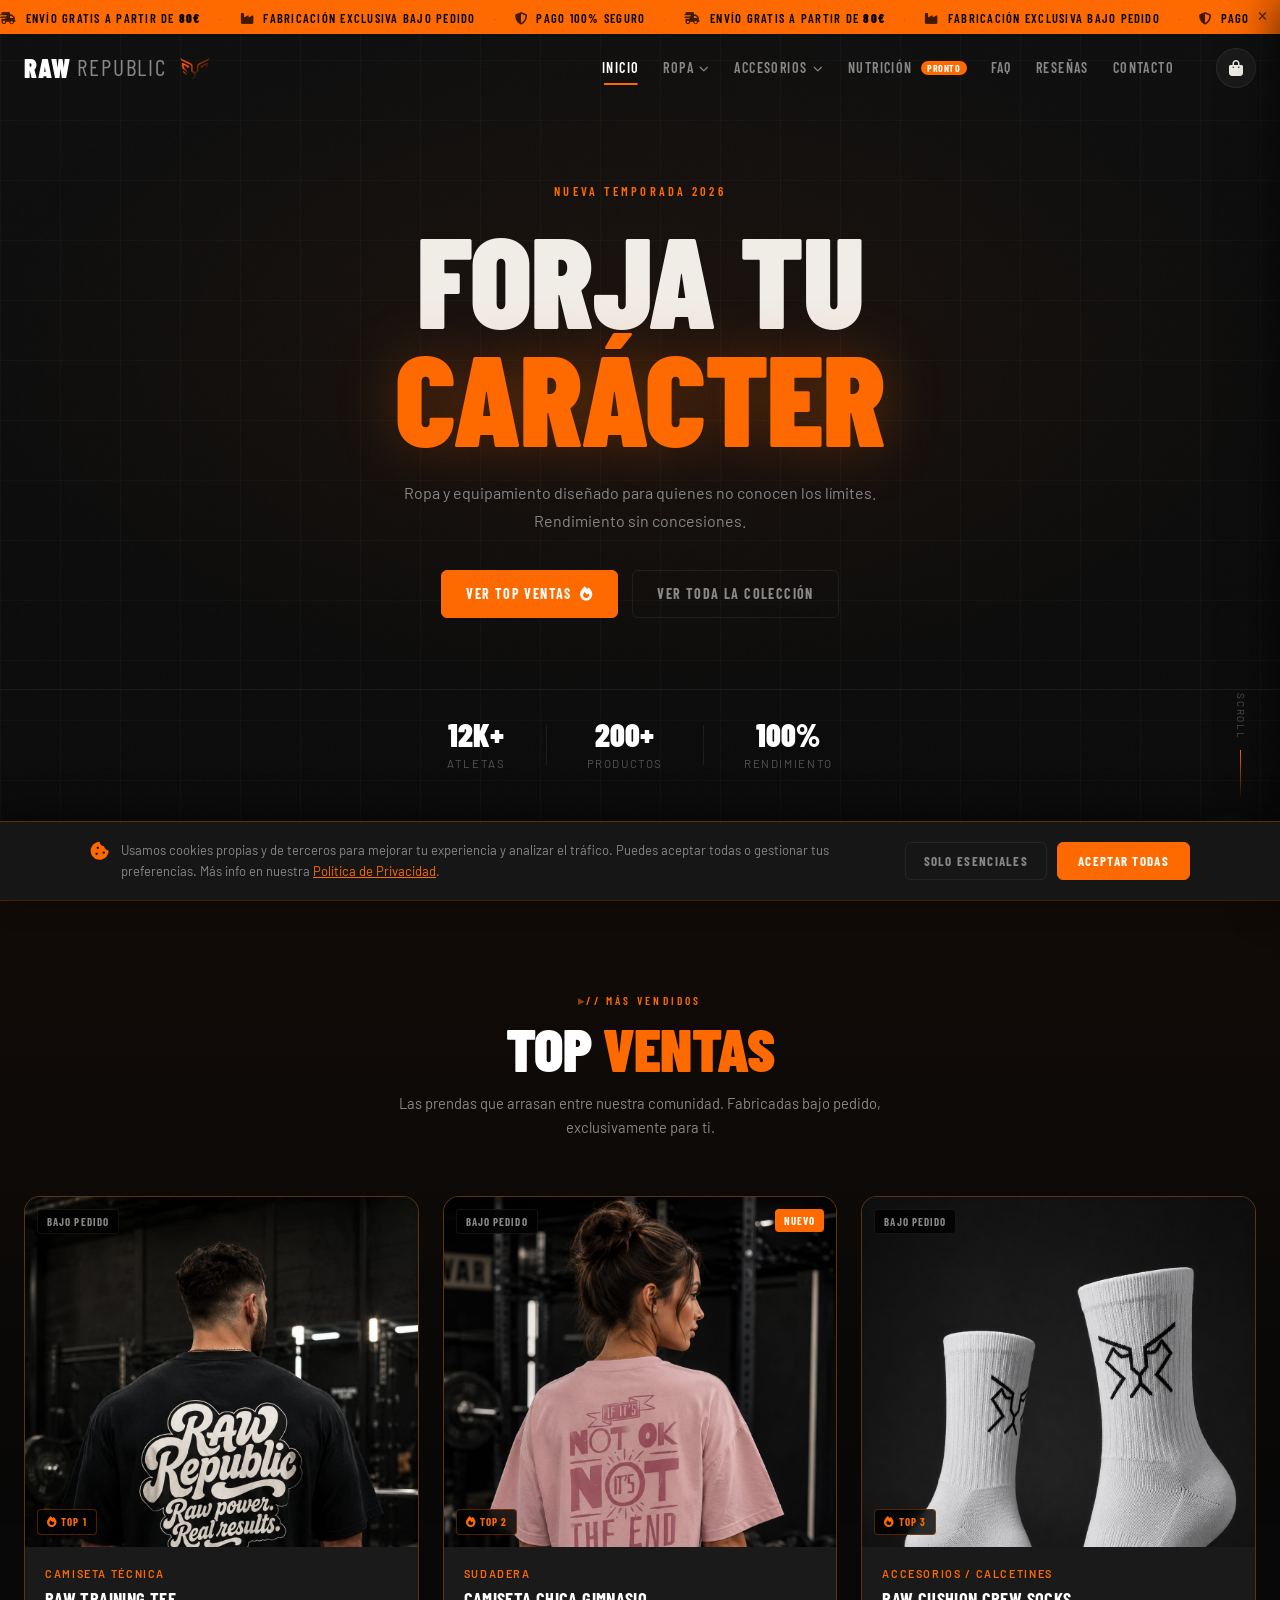
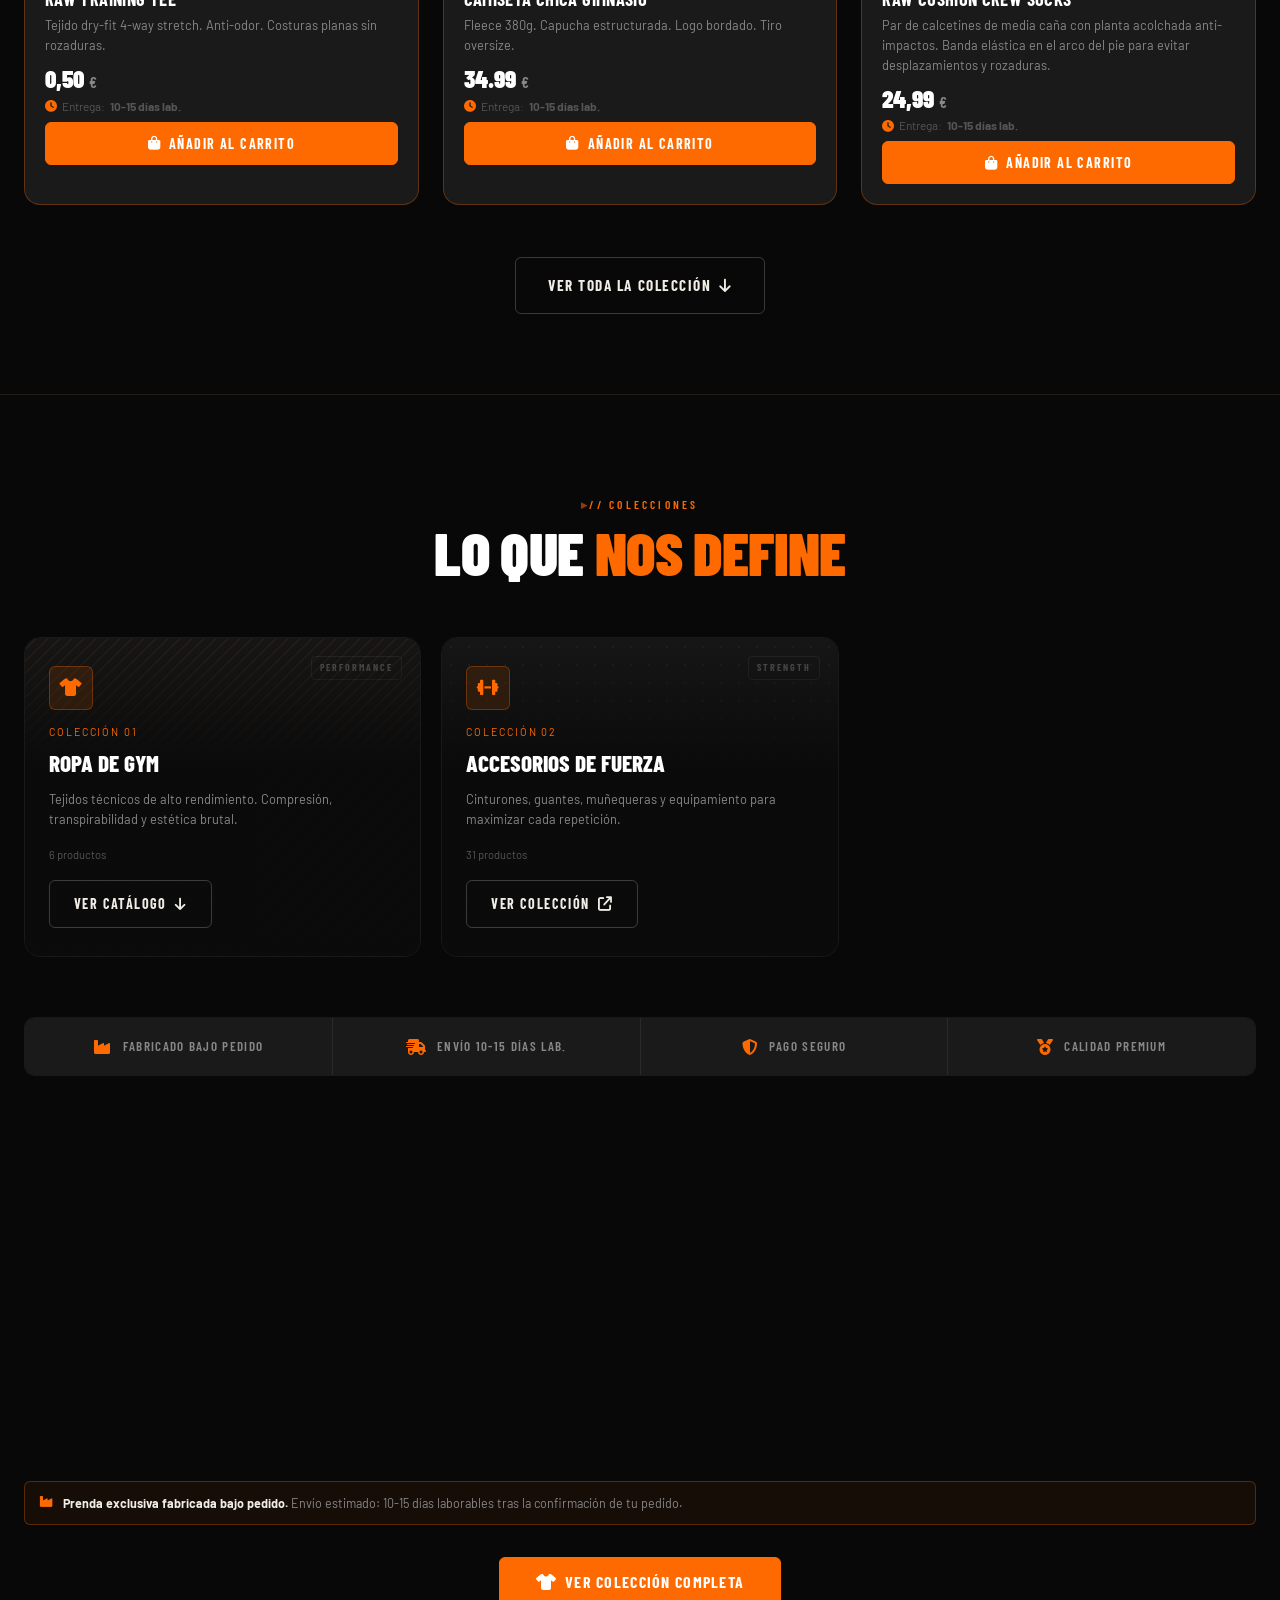
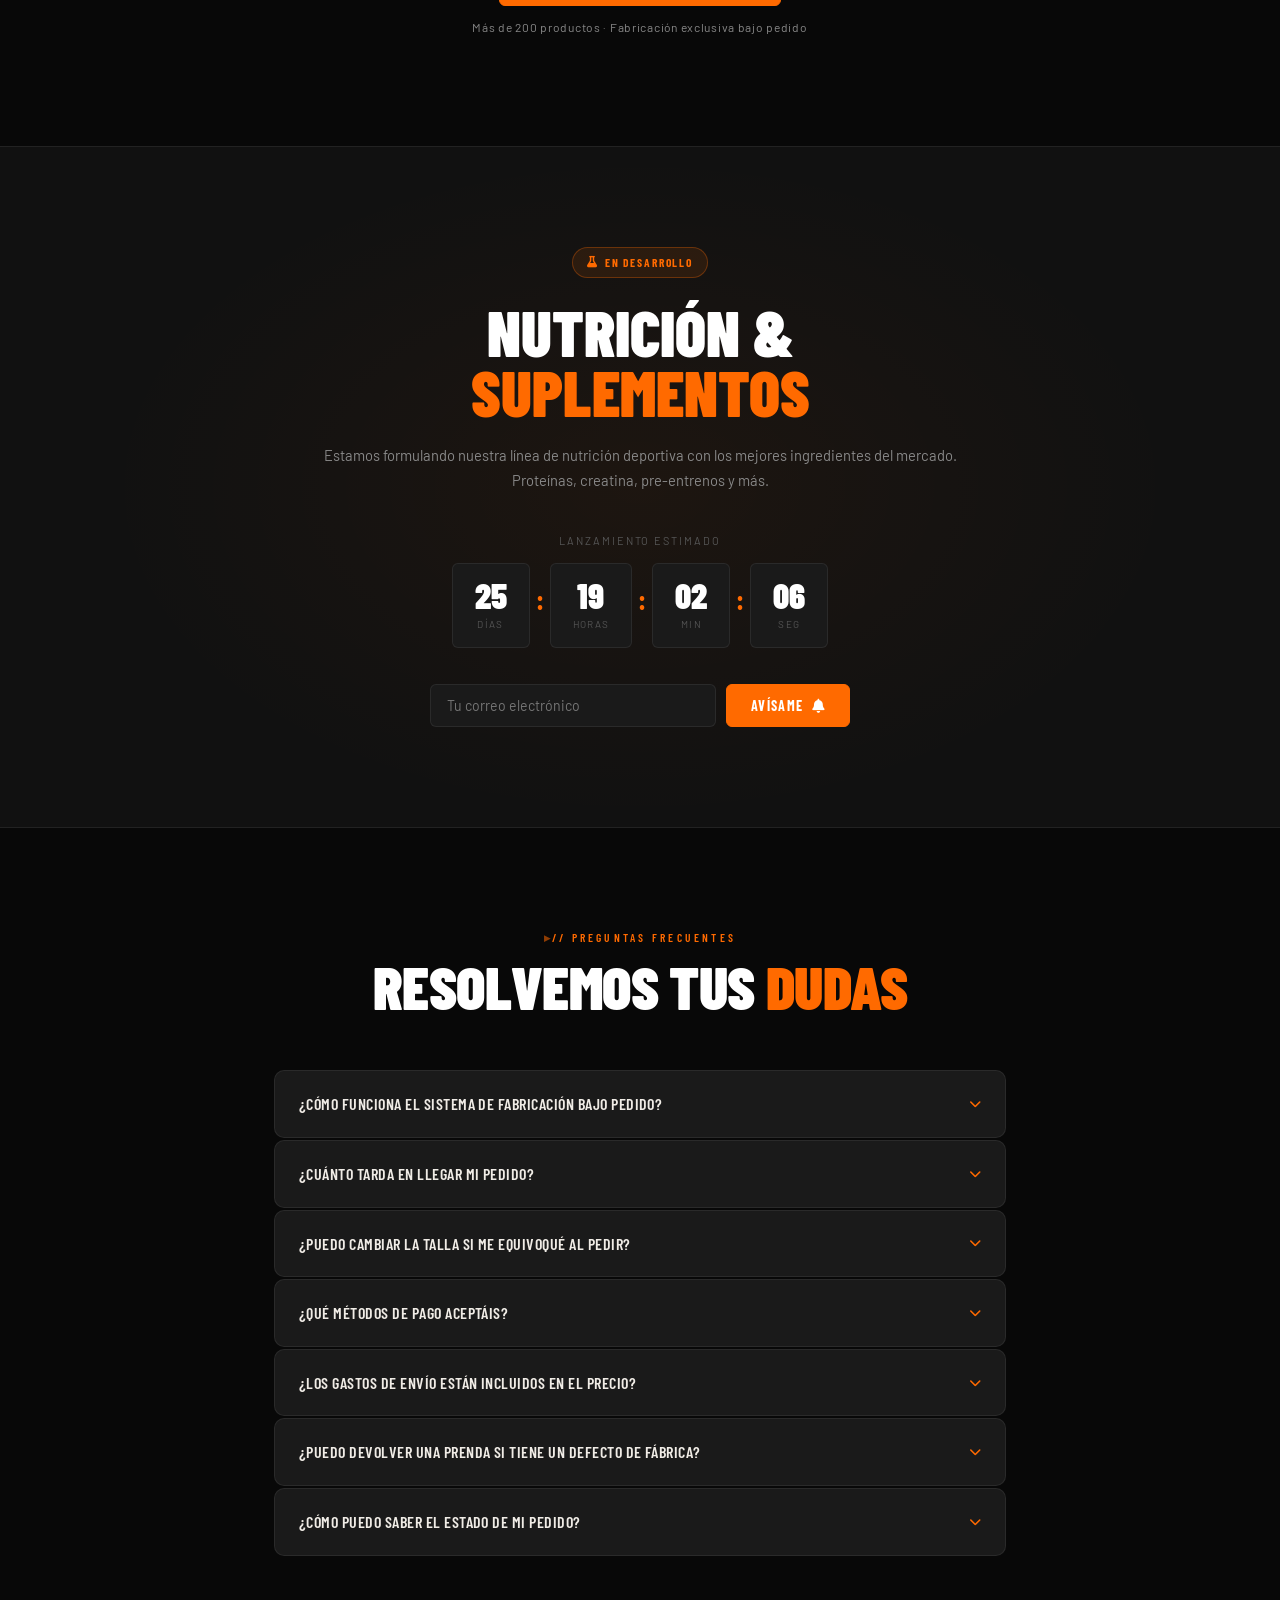
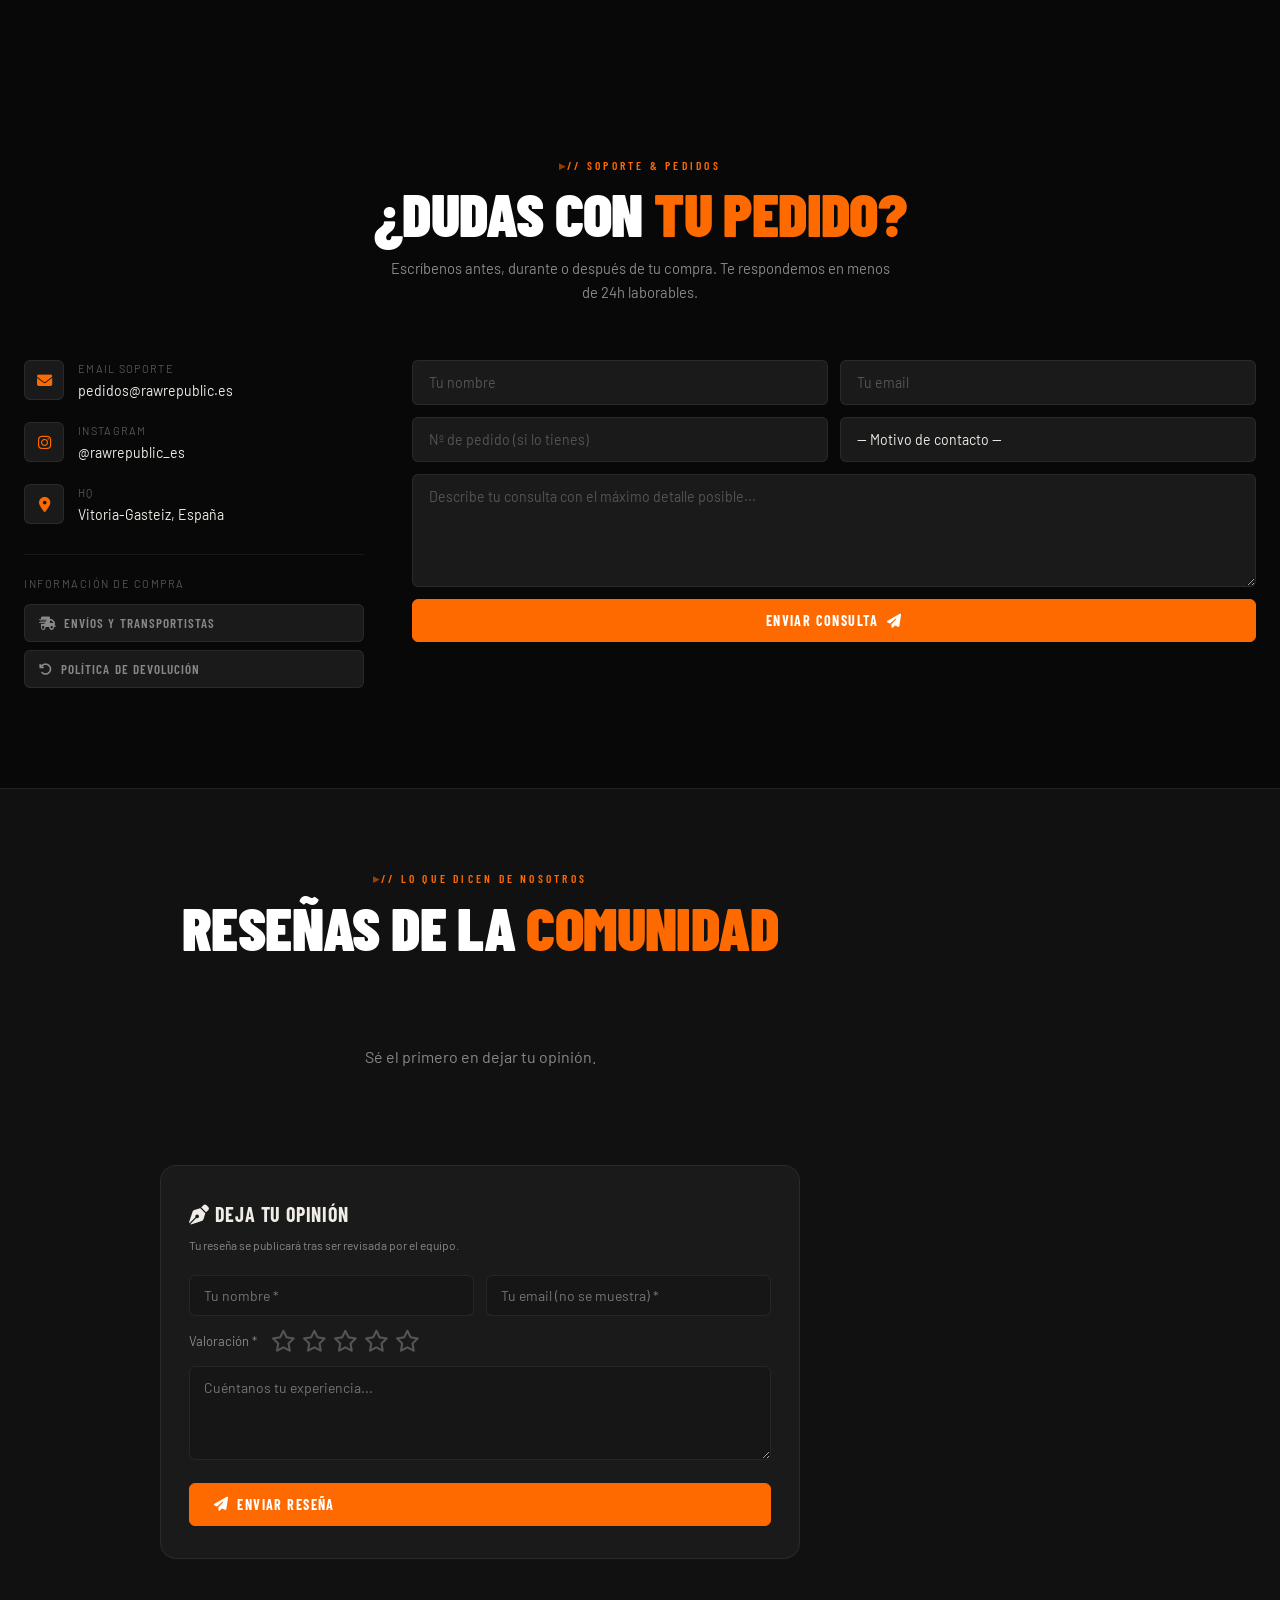
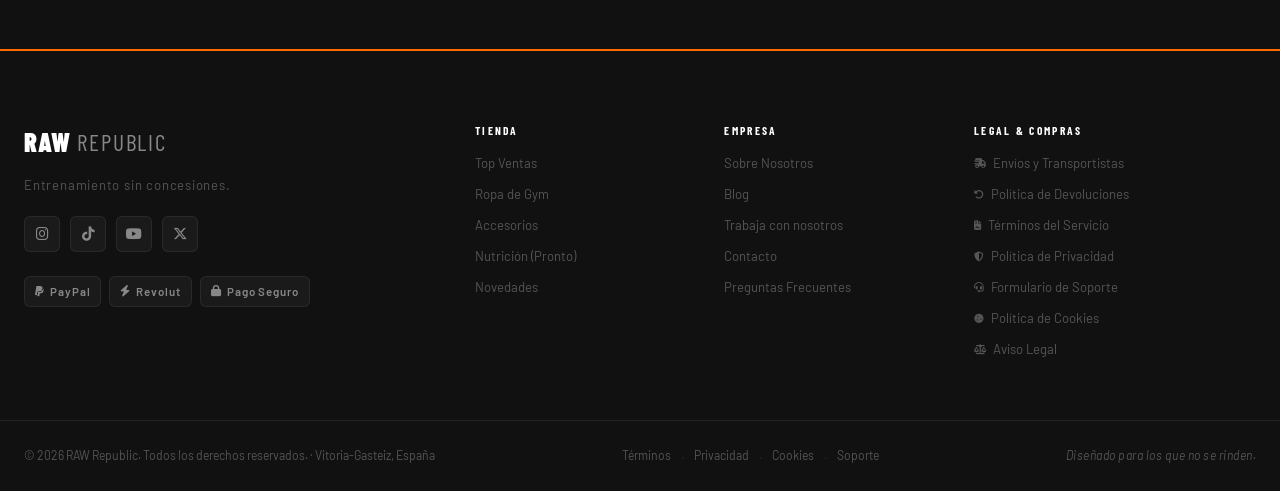
==== commit 590570a7: "Add files via upload" ====
--- a/index.html
+++ b/index.html
@@ -2038,7 +2038,7 @@
     /* ══════════════════════════════════════════════════════════
      *  CONFIGURA AQUÍ TUS DATOS DE PAGO
      * ══════════════════════════════════════════════════════════ */
-    var PAYPAL_EMAIL  = 'rawrepublic.reservas@gmail.com'; // Tu email de PayPal personal
+    var PAYPAL_EMAIL  = 'https://paypal.me/RawRepublicES?country.x=ES&locale.x=es_ES'; // Tu email de PayPal personal
     var REVOLUT_LINK  = 'https://revolut.me/TuUsuario/';  // ⚠️ Cambia TuUsuario por tu usuario de Revolut
     var BIZUM_PHONE   = '+34 638 61 14 96';                 // ⚠️ Cambia por tu número de Bizum
     var IBAN          = 'ES00 0000 0000 0000 0000 0000';  // ⚠️ Cambia por tu IBAN real
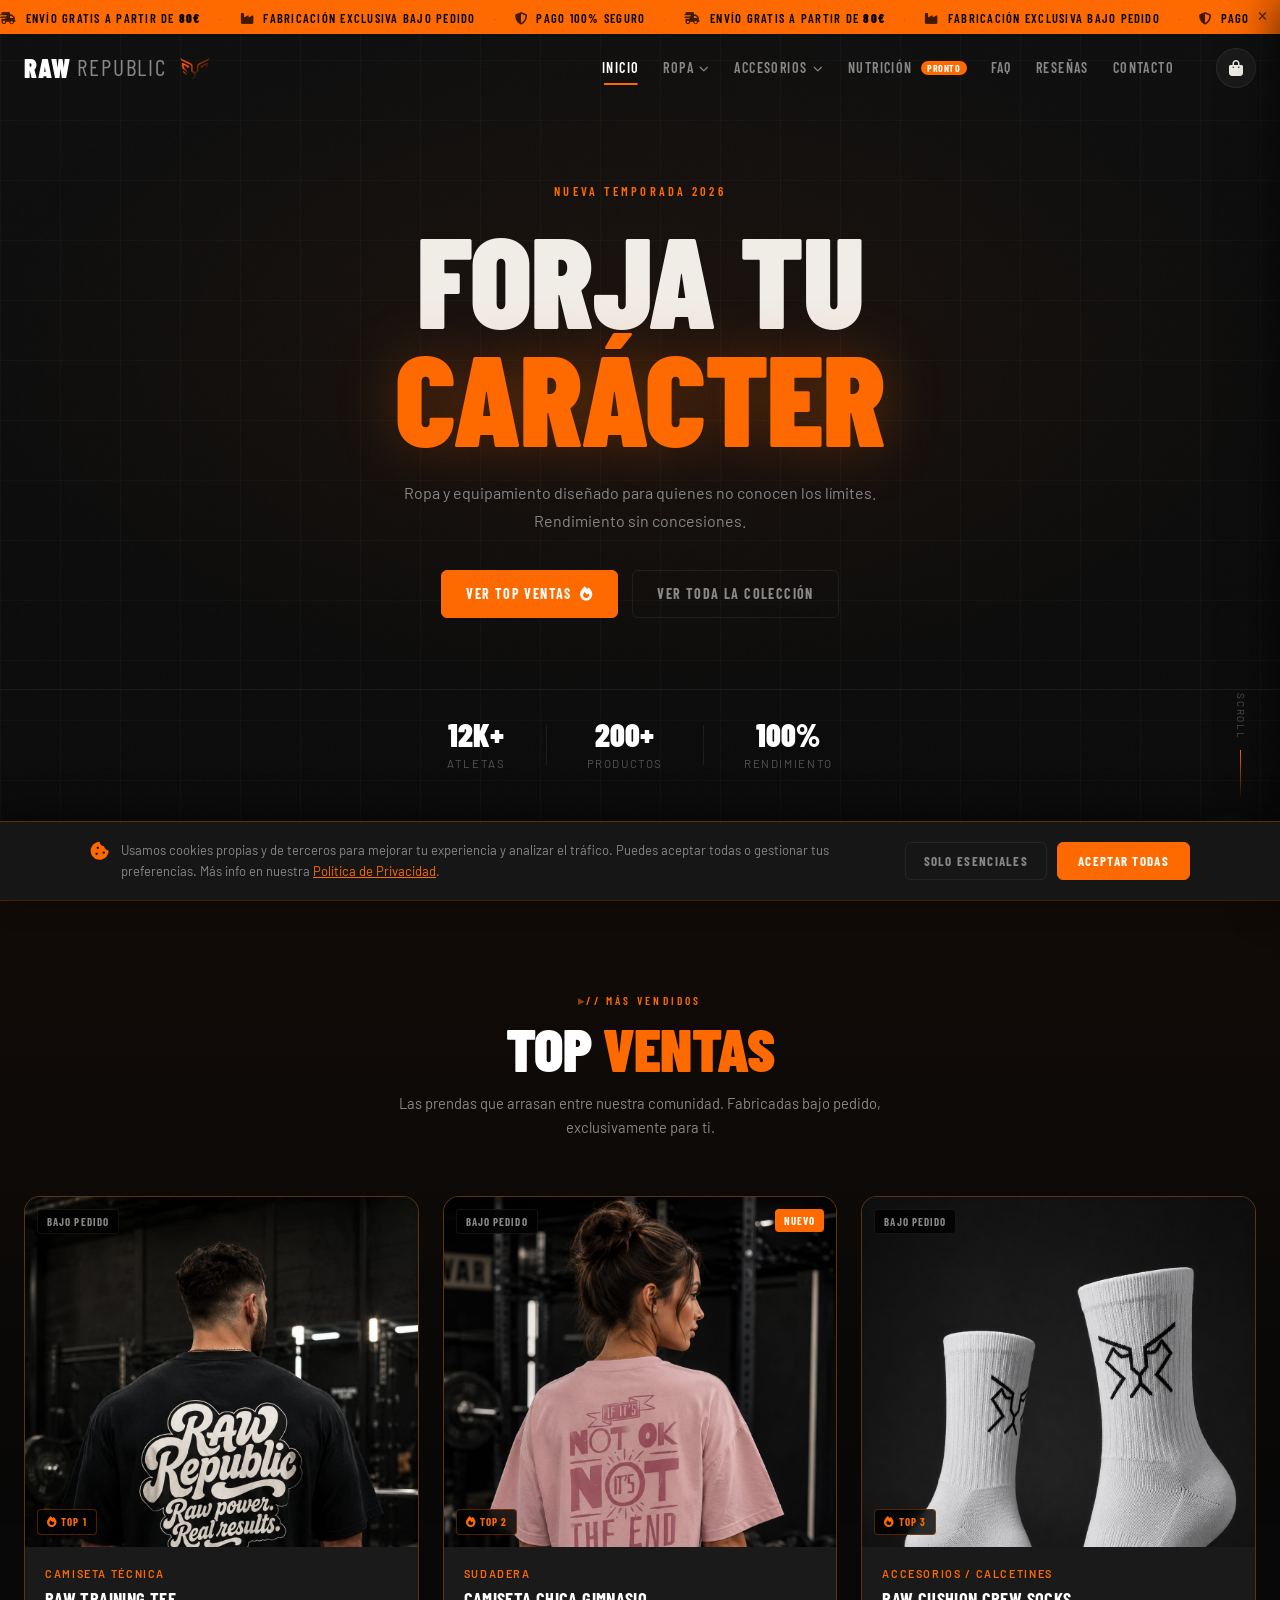
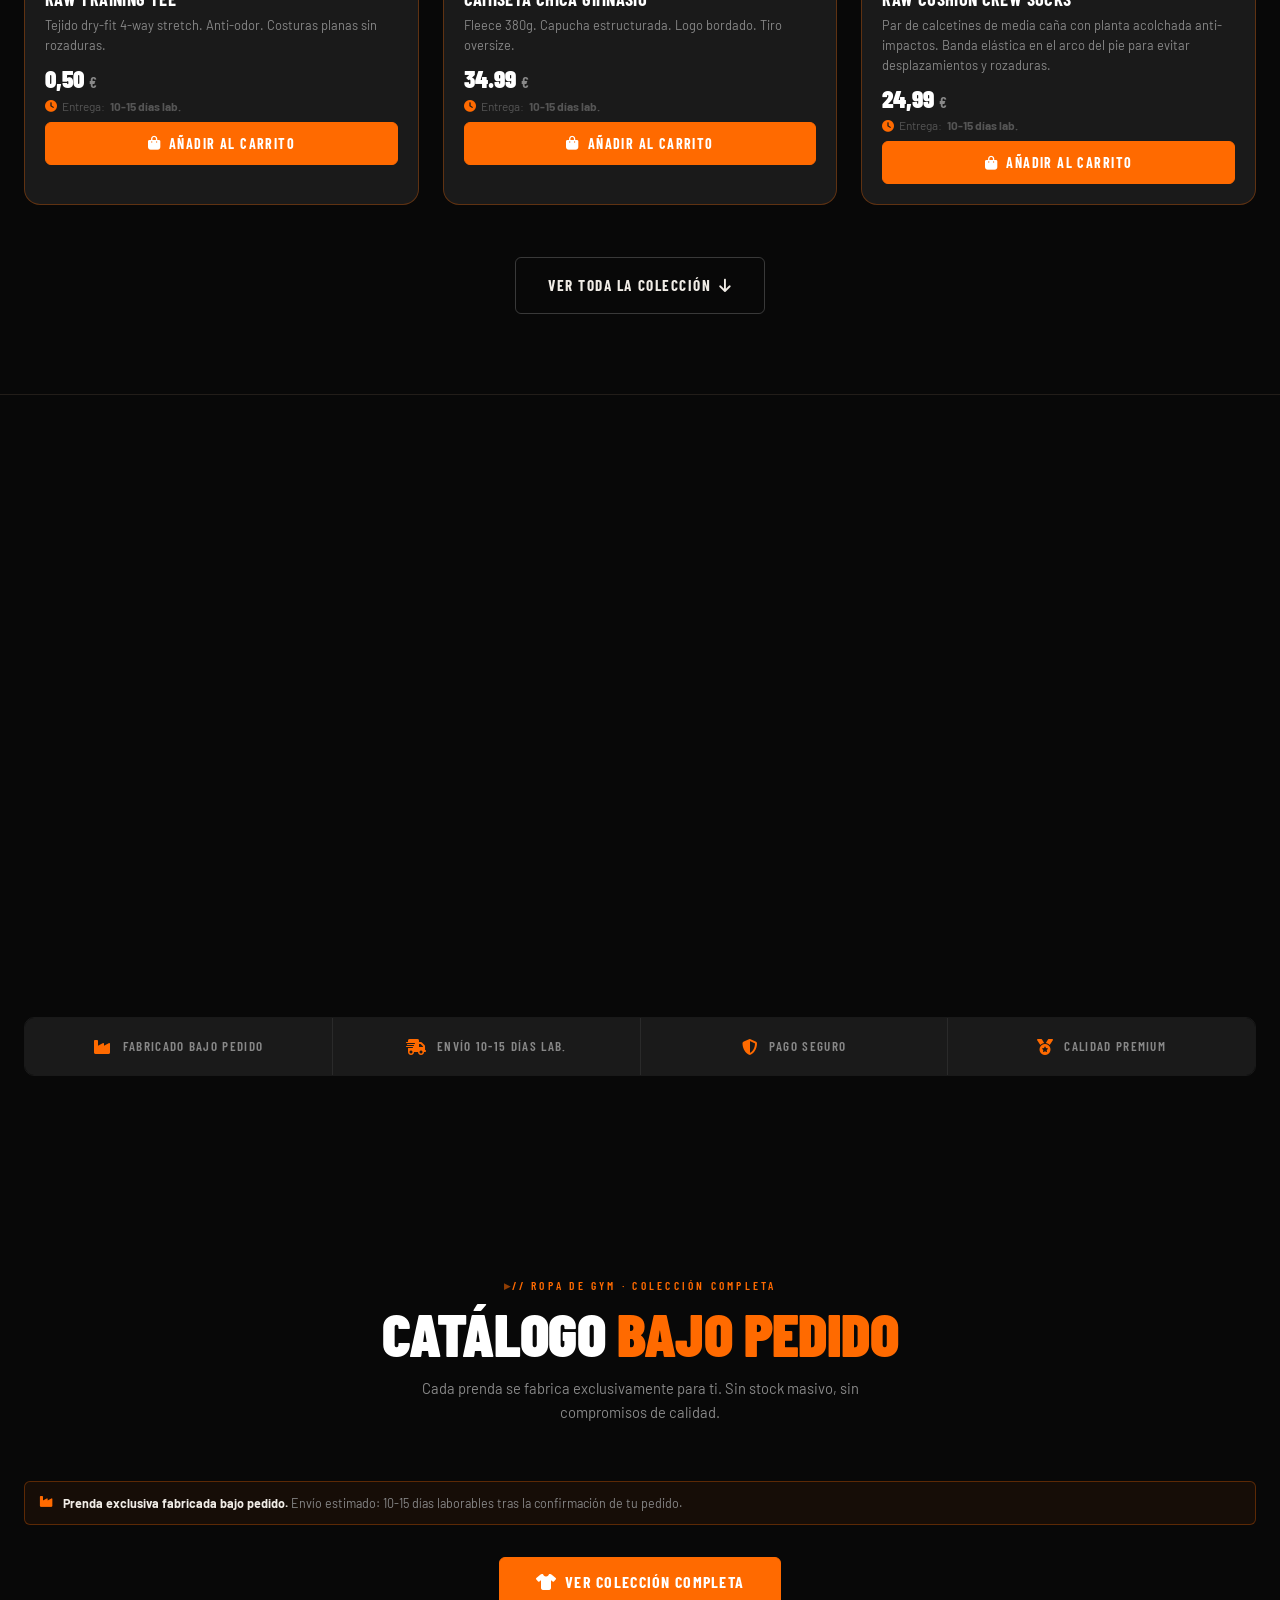
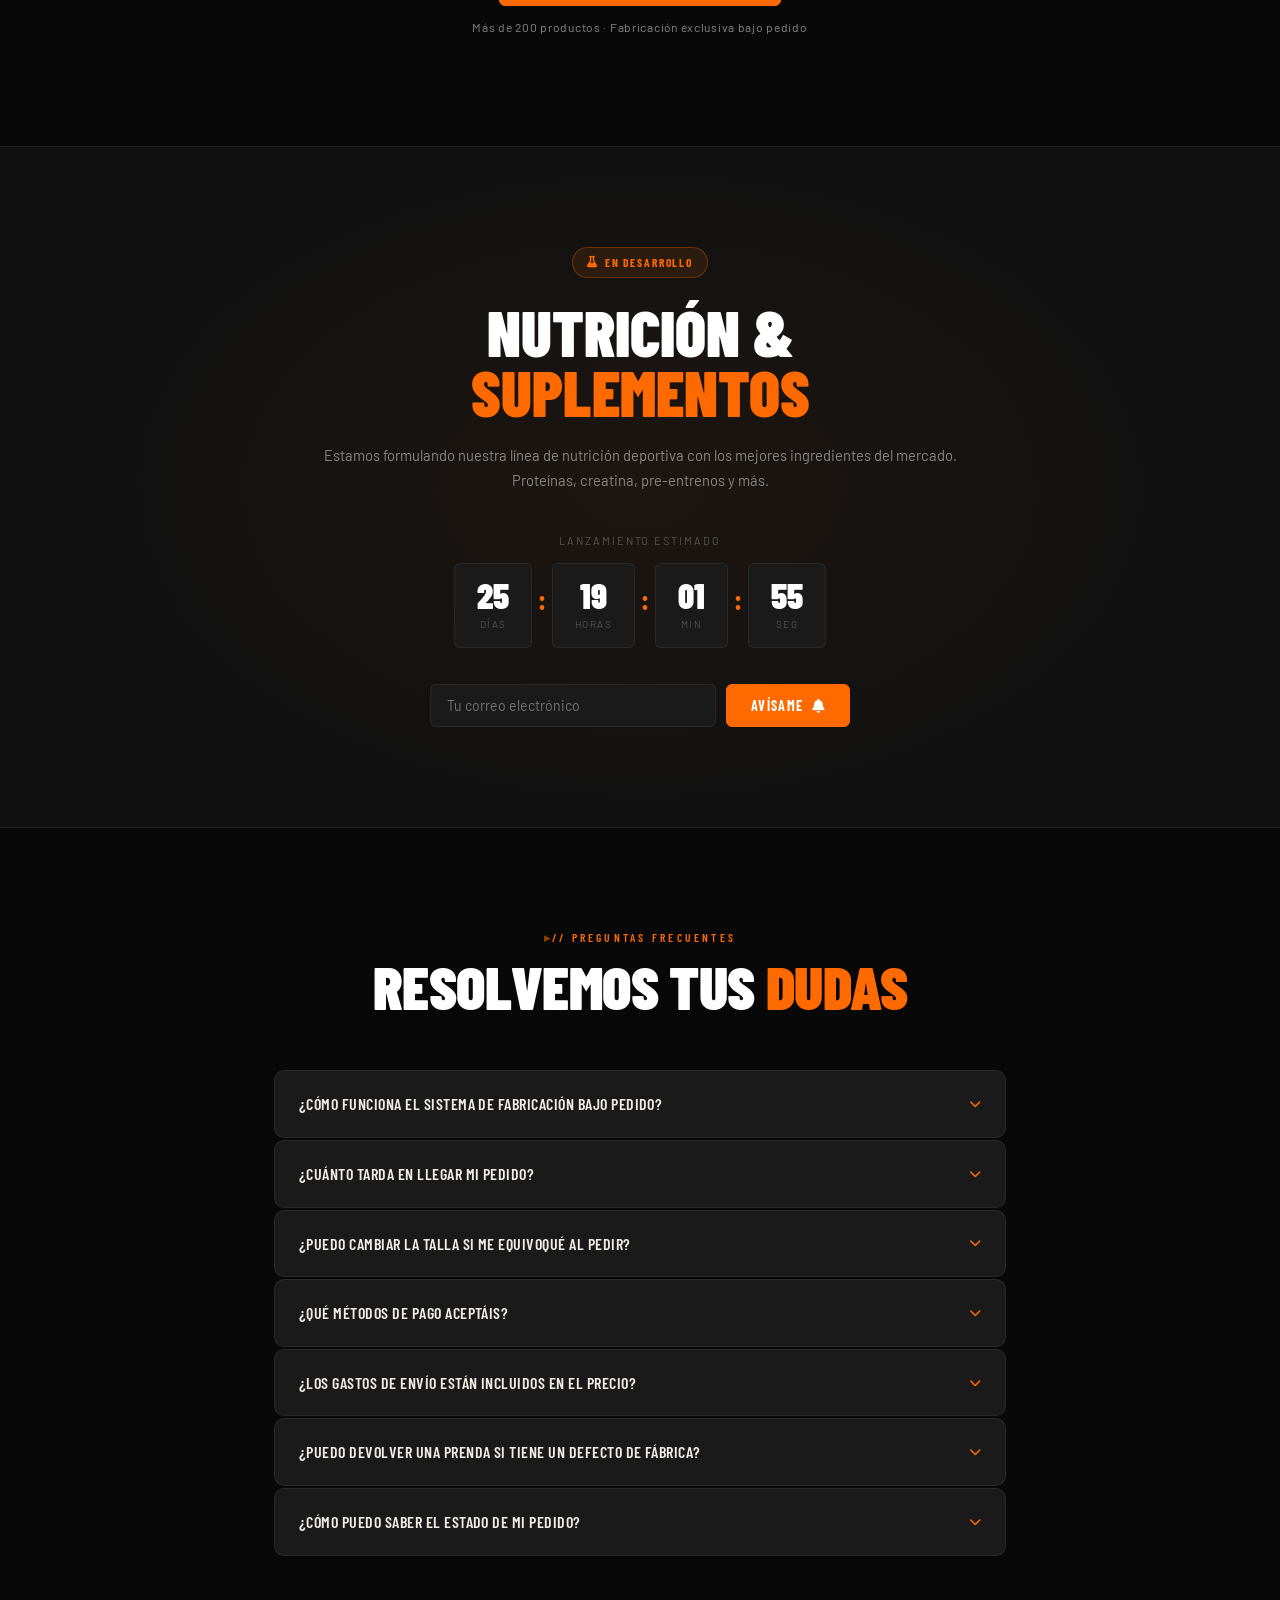
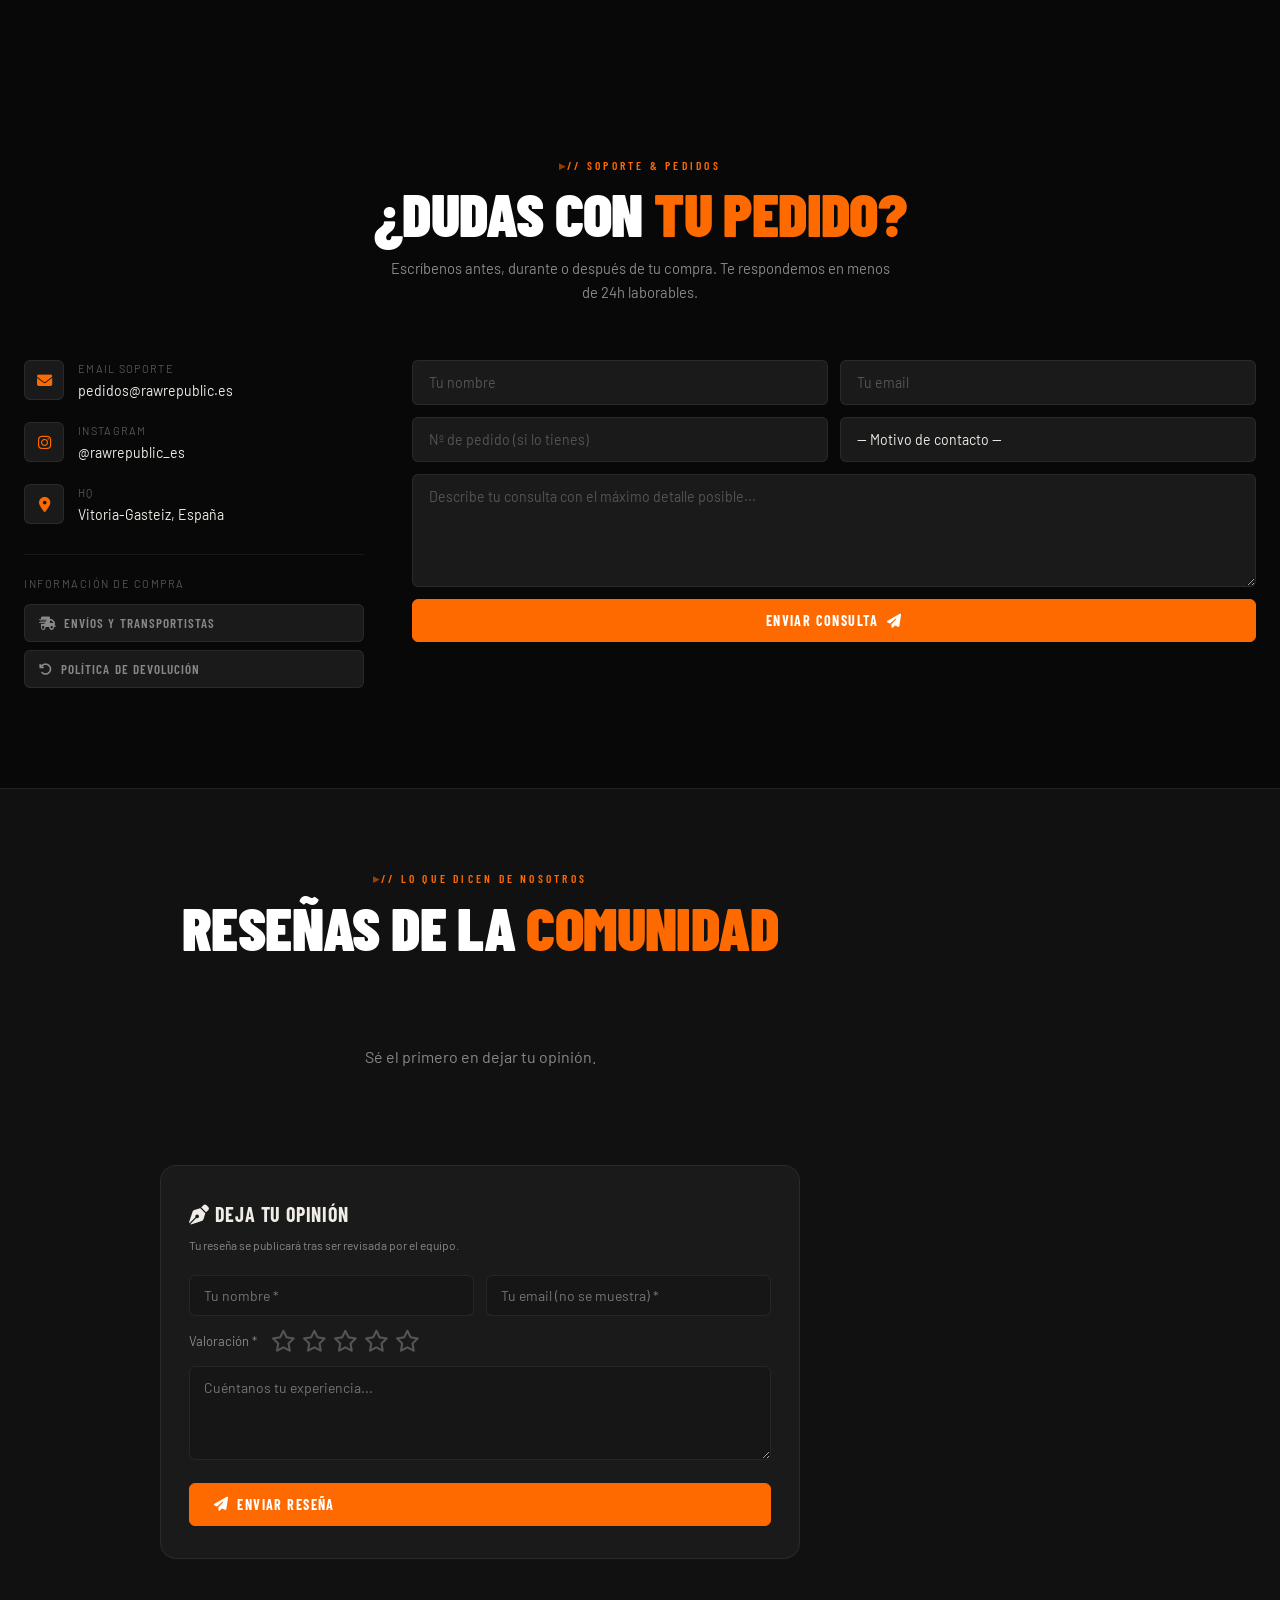
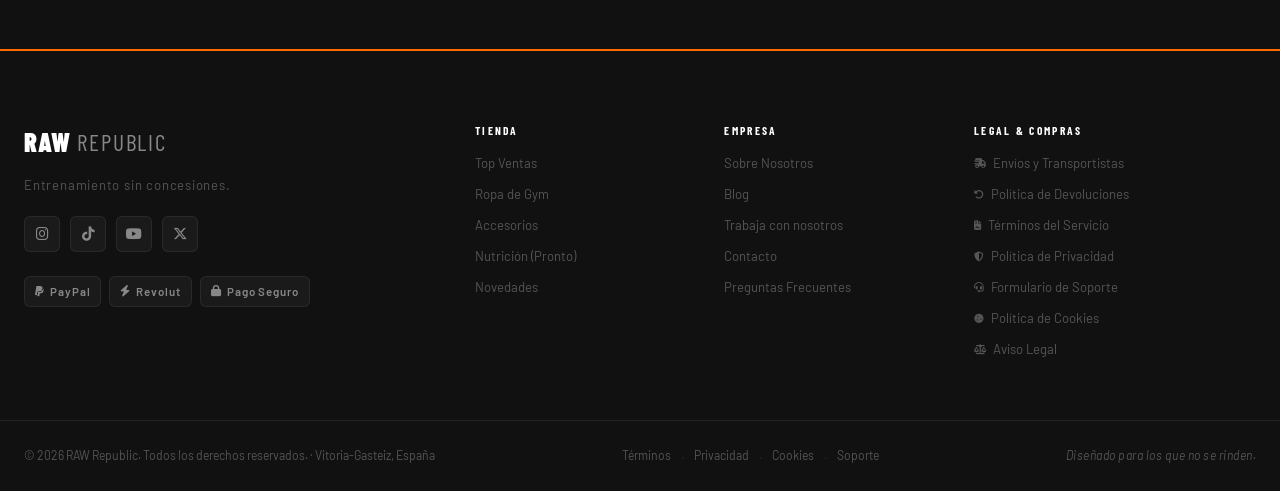
==== commit b98ec6b2: "Add files via upload" ====
--- a/index.html
+++ b/index.html
@@ -2039,7 +2039,7 @@
      *  CONFIGURA AQUÍ TUS DATOS DE PAGO
      * ══════════════════════════════════════════════════════════ */
     var PAYPAL_EMAIL  = 'https://paypal.me/RawRepublicES?country.x=ES&locale.x=es_ES'; // Tu email de PayPal personal
-    var REVOLUT_LINK  = 'https://revolut.me/TuUsuario/';  // ⚠️ Cambia TuUsuario por tu usuario de Revolut
+    var REVOLUT_LINK  = 'https://revolut.me/iruzzu/';  // ⚠️ Cambia TuUsuario por tu usuario de Revolut
     var BIZUM_PHONE   = '+34 638 61 14 96';                 // ⚠️ Cambia por tu número de Bizum
     var IBAN          = 'ES00 0000 0000 0000 0000 0000';  // ⚠️ Cambia por tu IBAN real
     var CARD_LINK     = '';
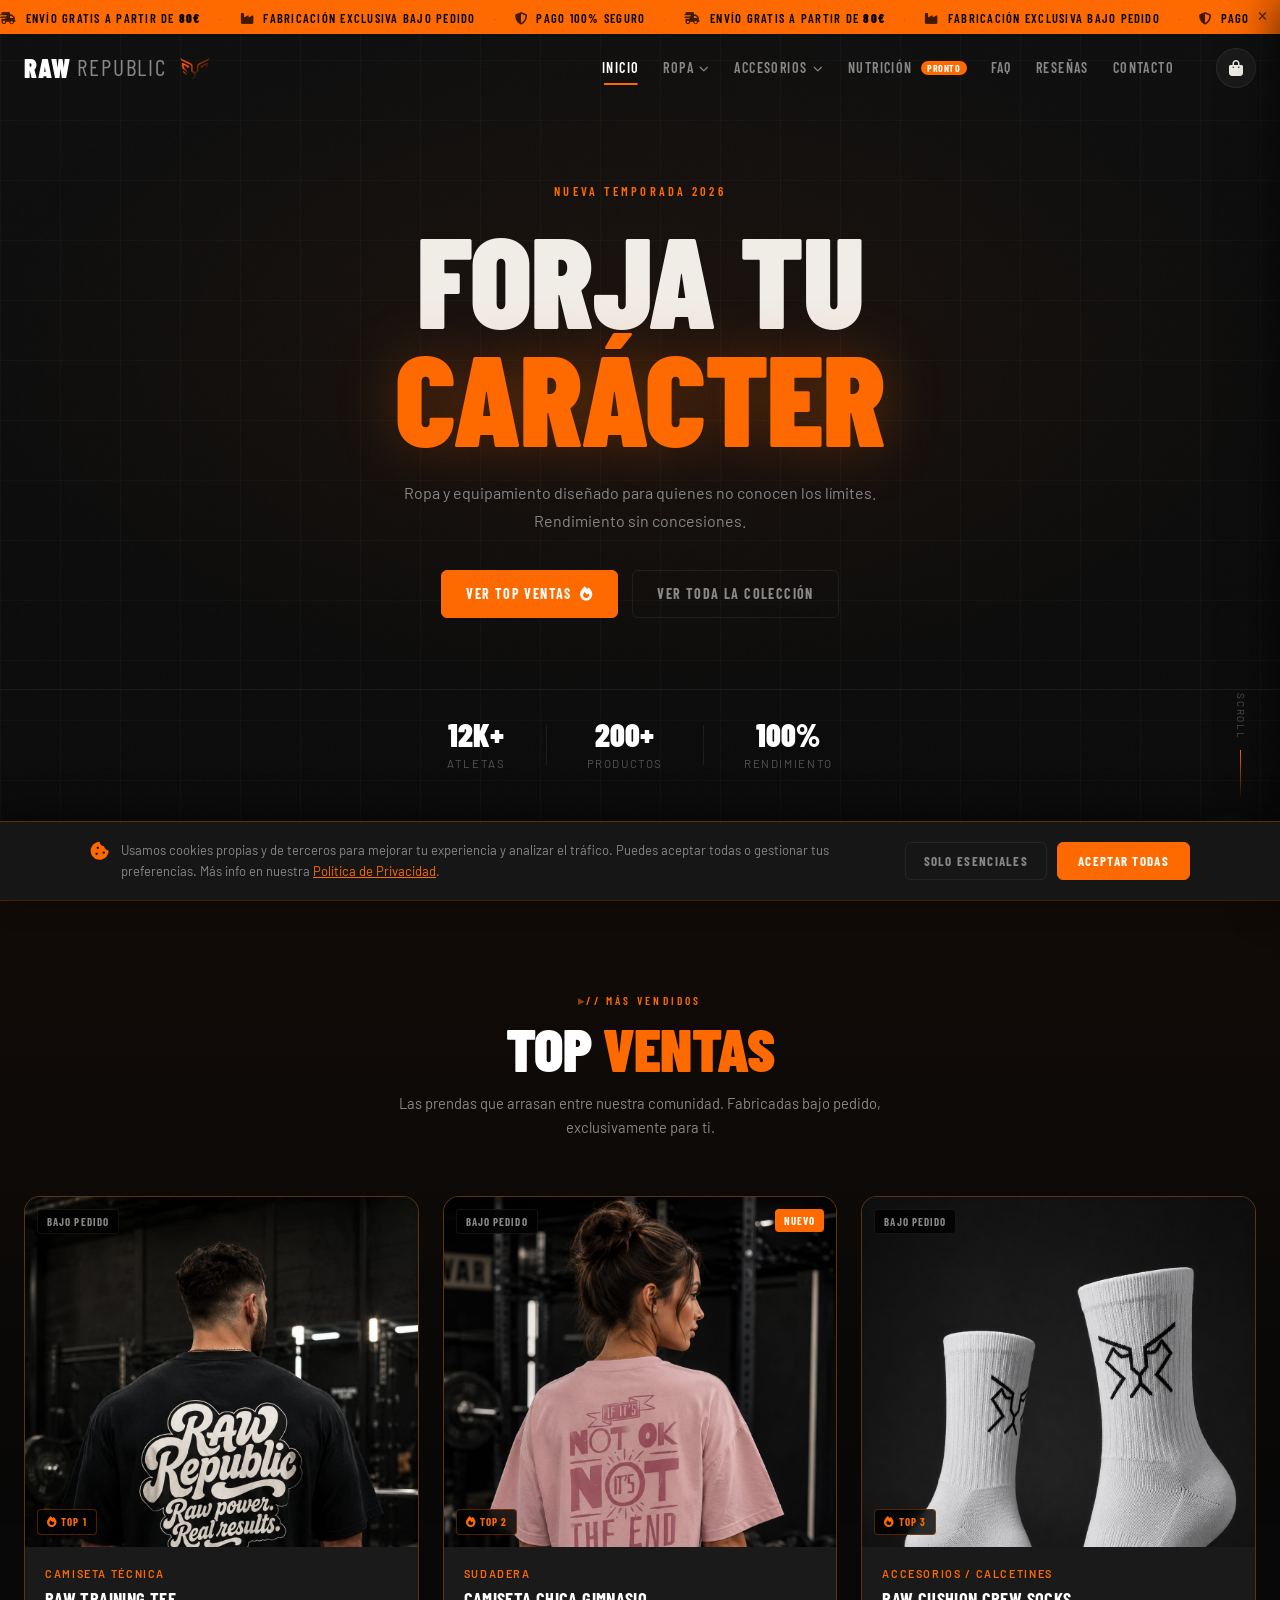
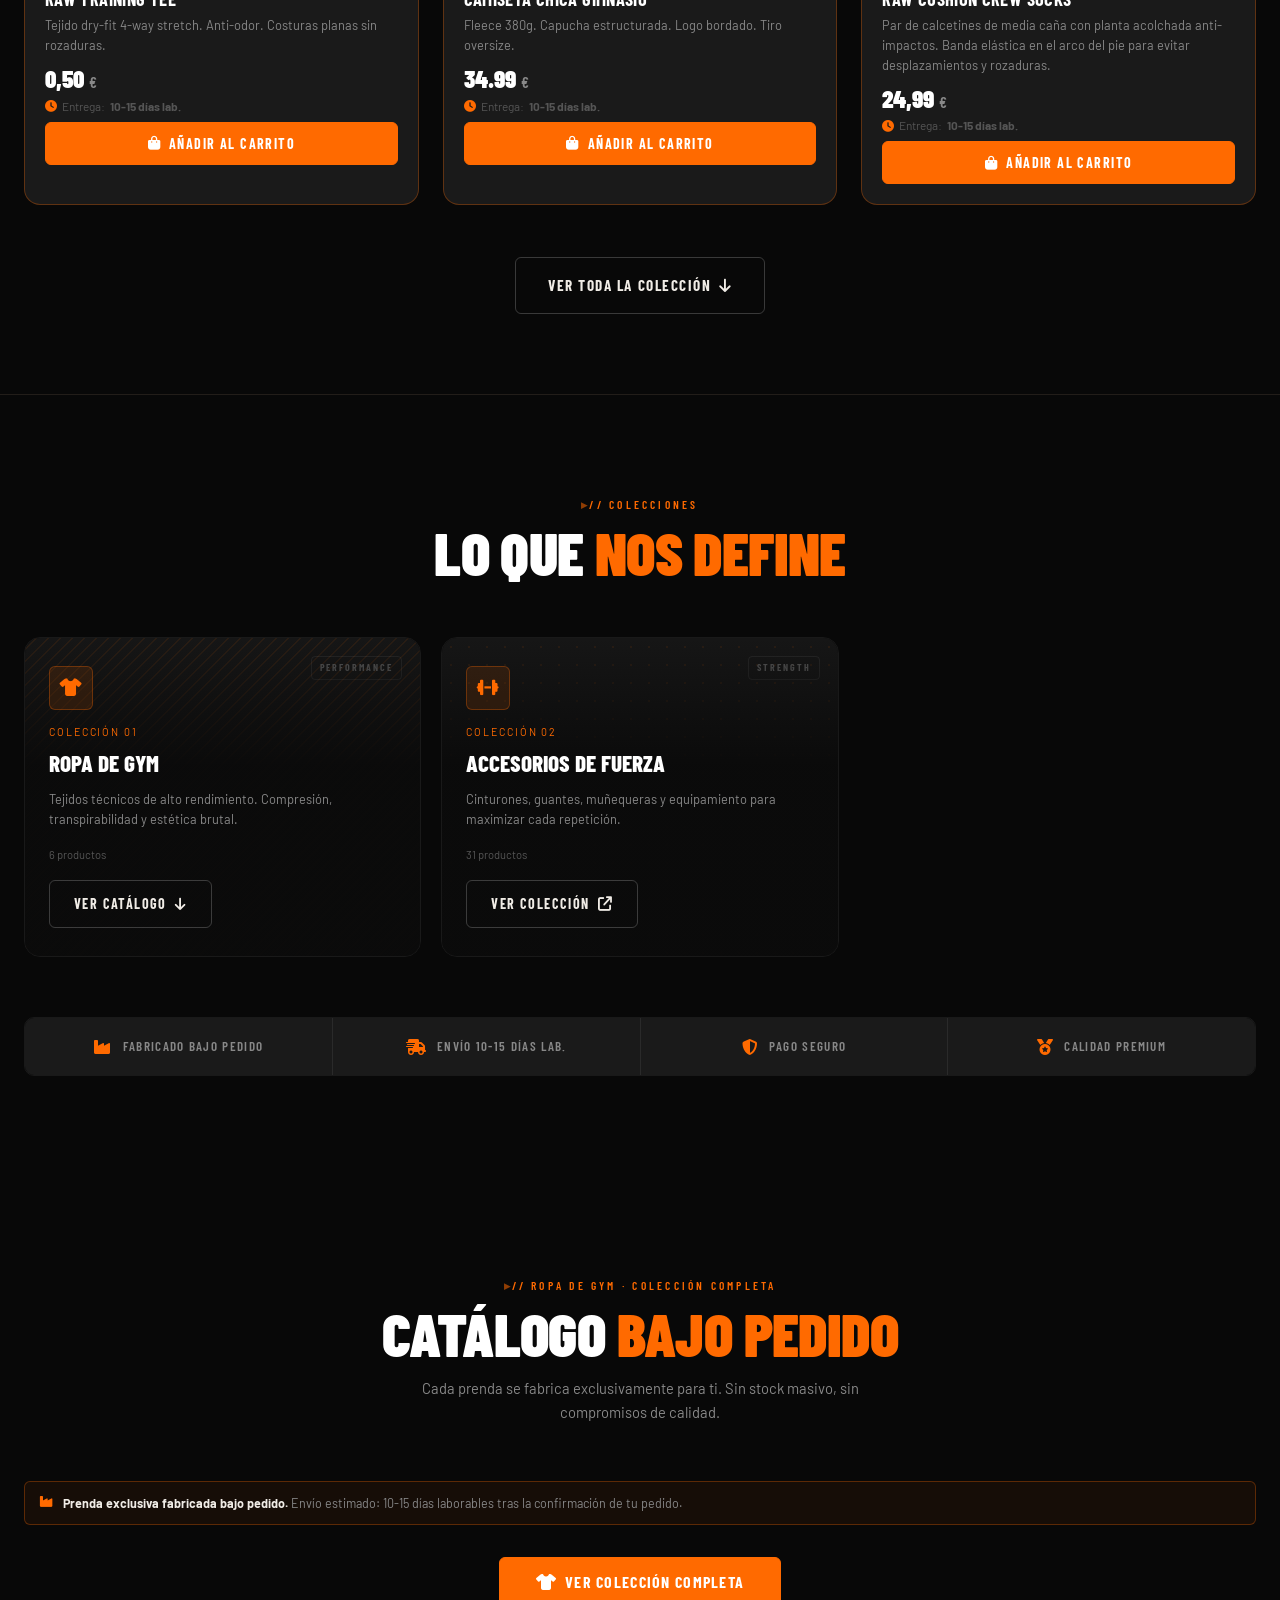
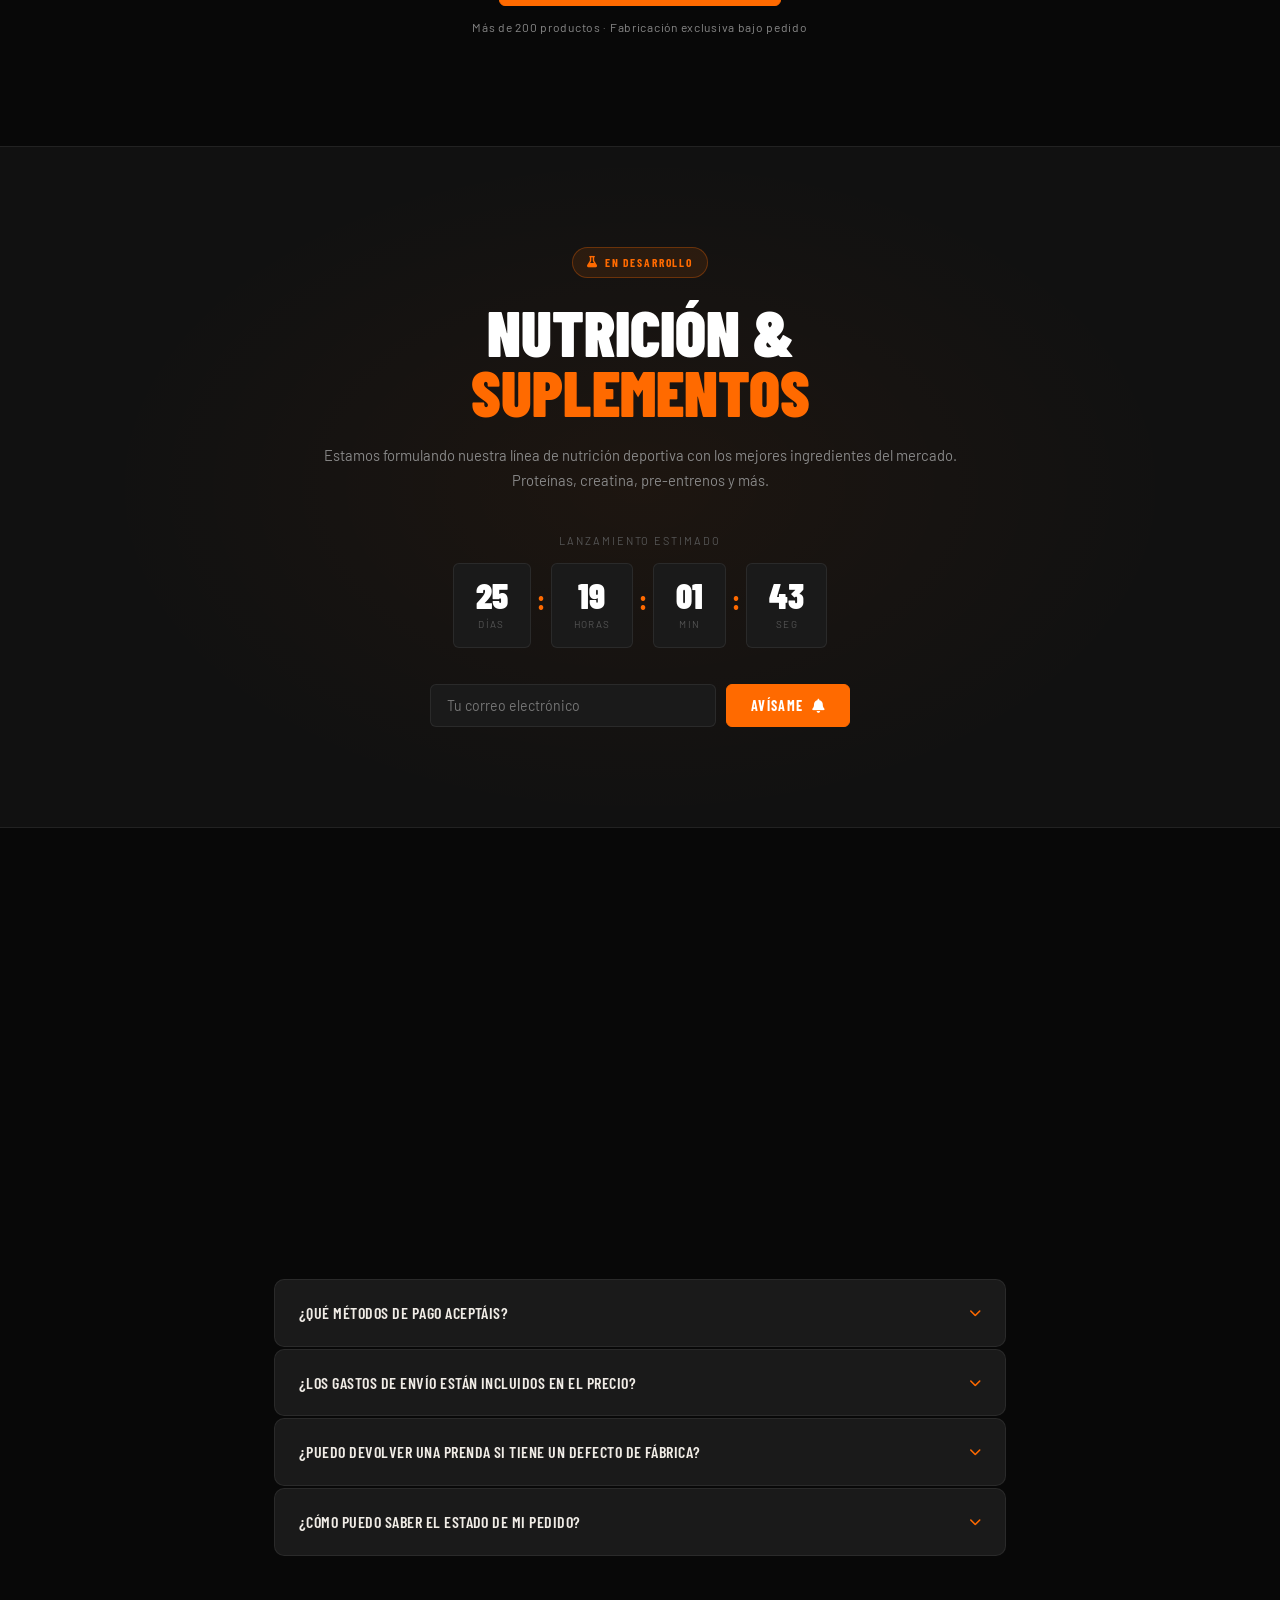
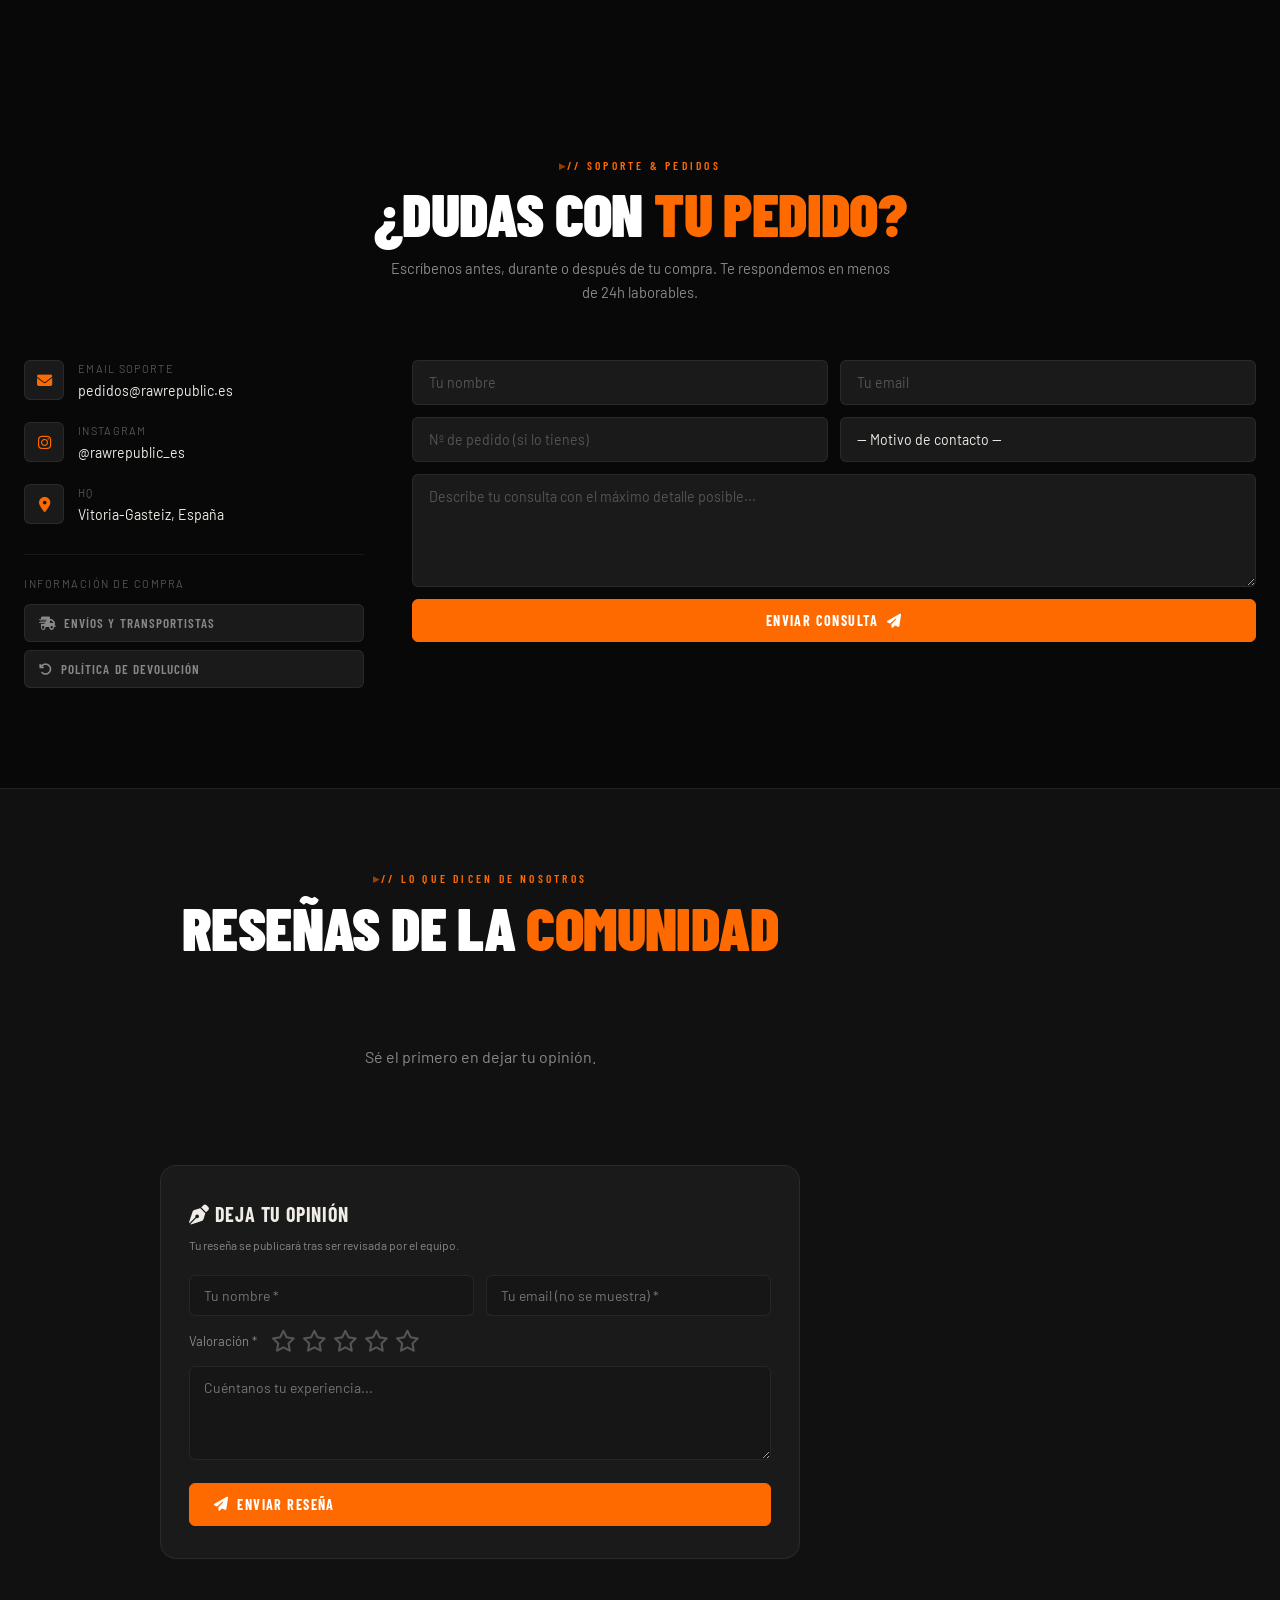
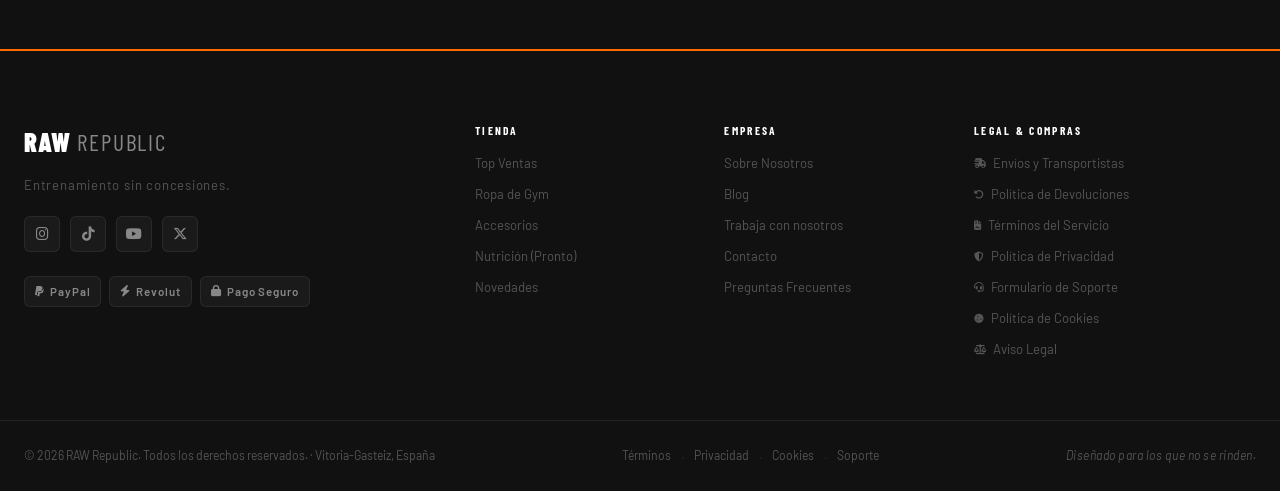
==== commit c7ca59f1: "Add files via upload" ====
--- a/index.html
+++ b/index.html
@@ -1765,37 +1765,53 @@
         <!-- ── Botones de pago (deshabilitados hasta formulario válido) ── -->
         <div id="payBtnsWrap">
 
+          <!-- ── BIZUM (principal) ── -->
+          <button id="btnPayBizum" class="btn btn-primary full-width pay-method-btn" disabled onclick="submitAndPay('bizum')">
+            <i class="fa-solid fa-mobile-screen-button"></i> Reservar con Bizum
+          </button>
+          <p style="font-size:10px;color:var(--text-muted);text-align:center;margin:6px 0 0;line-height:1.5;">
+            <i class="fa-solid fa-shield-halved" style="color:var(--accent);opacity:.8;"></i>
+            Recibirás confirmación de tu reserva por email una vez validado el pago.
+          </p>
+
+          <div style="display:flex;align-items:center;gap:8px;margin:16px 0 12px;">
+            <div style="flex:1;height:1px;background:rgba(255,255,255,.08);"></div>
+            <span style="font-size:10px;color:var(--text-muted);letter-spacing:.08em;text-transform:uppercase;">Otras opciones</span>
+            <div style="flex:1;height:1px;background:rgba(255,255,255,.08);"></div>
+          </div>
+
           <!-- PayPal -->
-          <button id="btnPayPaypal" class="btn btn-primary full-width pay-method-btn" disabled onclick="submitAndPay('paypal')">
+          <button id="btnPayPaypal" class="btn btn-ghost full-width pay-method-btn" disabled onclick="submitAndPay('paypal')" style="margin-bottom:8px;">
             <i class="fa-brands fa-paypal"></i> Pagar con PayPal
           </button>
-          <!-- Aviso importe PayPal — visible tras pulsar el botón -->
-          <div id="paypalImporteAviso" style="display:none;margin:8px 0 4px;padding:10px 12px;background:rgba(0,112,204,0.12);border:1px solid rgba(0,112,204,0.35);border-radius:8px;font-size:11px;color:var(--text-muted);line-height:1.6;">
+          <div id="paypalImporteAviso" style="display:none;margin:0 0 8px;padding:12px 14px;background:rgba(0,112,204,0.10);border:1px solid rgba(0,112,204,0.30);border-radius:8px;font-size:11px;color:var(--text-muted);line-height:1.7;">
             <i class="fa-brands fa-paypal" style="color:#009cde;margin-right:4px;"></i>
-            Serás redirigido a PayPal.me. <strong style="color:var(--text-primary);">Introduce manualmente el importe <span id="paypalImporteValor" style="color:var(--accent);"></span></strong> que aparece en tu resumen de pedido. Es el importe exacto que debes pagar.
+            Serás redirigido a PayPal. <strong style="color:var(--text-primary);">Escribe el importe exacto: <span id="paypalImporteValor" style="color:var(--accent);font-size:1.1em;"></span></strong> (gastos de envío incluidos).<br>
+            <span style="color:#e07b00;">⚠️ Si no se recibe este importe exacto, el pedido no quedará confirmado ni se enviará la prenda hasta recibir el pago completo.</span><br>
+            Recibirás confirmación por email cuando validemos tu pago.
           </div>
 
           <!-- Revolut -->
-          <button id="btnPayRevolut" class="btn btn-ghost full-width pay-method-btn" disabled onclick="submitAndPay('revolut')" style="margin-top:10px;">
+          <button id="btnPayRevolut" class="btn btn-ghost full-width pay-method-btn" disabled onclick="submitAndPay('revolut')" style="margin-bottom:8px;">
             <i class="fa-solid fa-bolt"></i> Pagar con Revolut
           </button>
-
-          <!-- Bizum -->
-          <button id="btnPayBizum" class="btn btn-ghost full-width pay-method-btn" disabled onclick="submitAndPay('bizum')" style="margin-top:10px;">
-            <i class="fa-solid fa-mobile-screen-button"></i> Pagar con Bizum
-          </button>
-
+          <div id="revolutImporteAviso" style="display:none;margin:0 0 8px;padding:12px 14px;background:rgba(100,50,200,0.10);border:1px solid rgba(100,50,200,0.30);border-radius:8px;font-size:11px;color:var(--text-muted);line-height:1.7;">
+            <i class="fa-solid fa-bolt" style="color:#7c3aed;margin-right:4px;"></i>
+            Serás redirigido a Revolut. <strong style="color:var(--text-primary);">Escribe el importe exacto: <span id="revolutImporteValor" style="color:var(--accent);font-size:1.1em;"></span></strong> (gastos de envío incluidos).<br>
+            <span style="color:#e07b00;">⚠️ Si no se recibe este importe exacto, el pedido no quedará confirmado ni se enviará la prenda hasta recibir el pago completo.</span><br>
+            Recibirás confirmación por email cuando validemos tu pago.
+          </div>
 
           <!-- Transferencia bancaria -->
-          <button id="btnPayTransferencia" class="btn btn-ghost full-width pay-method-btn" disabled onclick="submitAndPay('transferencia')" style="margin-top:10px;">
+          <button id="btnPayTransferencia" class="btn btn-ghost full-width pay-method-btn" disabled onclick="submitAndPay('transferencia')">
             <i class="fa-solid fa-building-columns"></i> Transferencia bancaria
           </button>
-          <div id="transferenciaAviso" style="display:none;margin:8px 0 4px;padding:10px 12px;background:rgba(255,106,0,0.10);border:1px solid rgba(255,106,0,0.3);border-radius:8px;font-size:11px;color:var(--text-muted);line-height:1.6;">
+          <div id="transferenciaAviso" style="display:none;margin:8px 0 0;padding:12px 14px;background:rgba(255,106,0,0.08);border:1px solid rgba(255,106,0,0.25);border-radius:8px;font-size:11px;color:var(--text-muted);line-height:1.7;">
             <i class="fa-solid fa-building-columns" style="color:var(--accent);margin-right:4px;"></i>
             Realiza una transferencia de <strong style="color:var(--accent);"><span class="trans-importe"></span></strong> a:<br>
             <strong style="color:var(--text-primary);">Titular:</strong> RAW Republic &nbsp;·&nbsp;
             <strong style="color:var(--text-primary);">IBAN:</strong> <span class="trans-iban"></span><br>
-            Indica tu nombre en el concepto. Tu pedido se confirmará al recibir el pago.
+            Indica tu nombre en el concepto. <span style="color:#e07b00;">⚠️ El pedido no se confirmará ni se enviará hasta recibir el importe completo.</span> Recibirás confirmación por email.
           </div>
 
         </div>
@@ -2038,8 +2054,8 @@
     /* ══════════════════════════════════════════════════════════
      *  CONFIGURA AQUÍ TUS DATOS DE PAGO
      * ══════════════════════════════════════════════════════════ */
-    var PAYPAL_EMAIL  = 'https://paypal.me/RawRepublicES?country.x=ES&locale.x=es_ES'; // Tu email de PayPal personal
-    var REVOLUT_LINK  = 'https://revolut.me/iruzzu/';  // ⚠️ Cambia TuUsuario por tu usuario de Revolut
+    var PAYPAL_EMAIL  = 'rawrepublic.reservas@gmail.com'; // Tu email de PayPal personal
+    var REVOLUT_LINK  = 'https://revolut.me/TuUsuario/';  // ⚠️ Cambia TuUsuario por tu usuario de Revolut
     var BIZUM_PHONE   = '+34 638 61 14 96';                 // ⚠️ Cambia por tu número de Bizum
     var IBAN          = 'ES00 0000 0000 0000 0000 0000';  // ⚠️ Cambia por tu IBAN real
     var CARD_LINK     = '';
@@ -2188,13 +2204,23 @@
       if (metodo === 'paypal') {
         var aviso = document.getElementById('paypalImporteAviso');
         var span  = document.getElementById('paypalImporteValor');
-        if (span)  span.textContent  = totalNum.toFixed(2).replace('.', ',') + ' €';
+        if (span)  span.textContent = totalNum.toFixed(2).replace('.', ',') + ' €';
         if (aviso) aviso.style.display = '';
-        setTimeout(function() {
-          window.location.href = paymentUrl;
-        }, 2000); // 2 seg para que el usuario lea el aviso antes de saltar
+        setTimeout(function() { window.location.href = paymentUrl; }, 3000);
         reactivarBotones();
-        if (activeBtn) activeBtn.innerHTML = '<i class="fa-brands fa-paypal"></i> Ir a PayPal…';
+        if (activeBtn) activeBtn.innerHTML = '<i class="fa-brands fa-paypal"></i> Abriendo PayPal…';
+        return;
+      }
+
+      /* ── Mostrar importe en el aviso de Revolut ── */
+      if (metodo === 'revolut') {
+        var aviso = document.getElementById('revolutImporteAviso');
+        var span  = document.getElementById('revolutImporteValor');
+        if (span)  span.textContent = totalNum.toFixed(2).replace('.', ',') + ' €';
+        if (aviso) aviso.style.display = '';
+        setTimeout(function() { window.location.href = paymentUrl || 'https://revolut.me'; }, 3000);
+        reactivarBotones();
+        if (activeBtn) activeBtn.innerHTML = '<i class="fa-solid fa-bolt"></i> Abriendo Revolut…';
         return;
       }
 
@@ -2285,15 +2311,9 @@
         return;
       }
 
-      /* ── Revolut y otros: redirigir ── */
+      /* ── Fallback ── */
       if (paymentUrl) {
         window.location.href = paymentUrl;
-      } else if (metodo === 'tarjeta') {
-        reactivarBotones();
-        if (activeBtn) activeBtn.innerHTML = '<i class="fa-solid fa-credit-card"></i> Tarjeta / Apple Pay / Google Pay';
-        alert('La pasarela de tarjeta está en integración.\nPor favor elige otro método de pago.');
-      } else {
-        window.location.href = 'https://www.revolut.com';
       }
     }
 
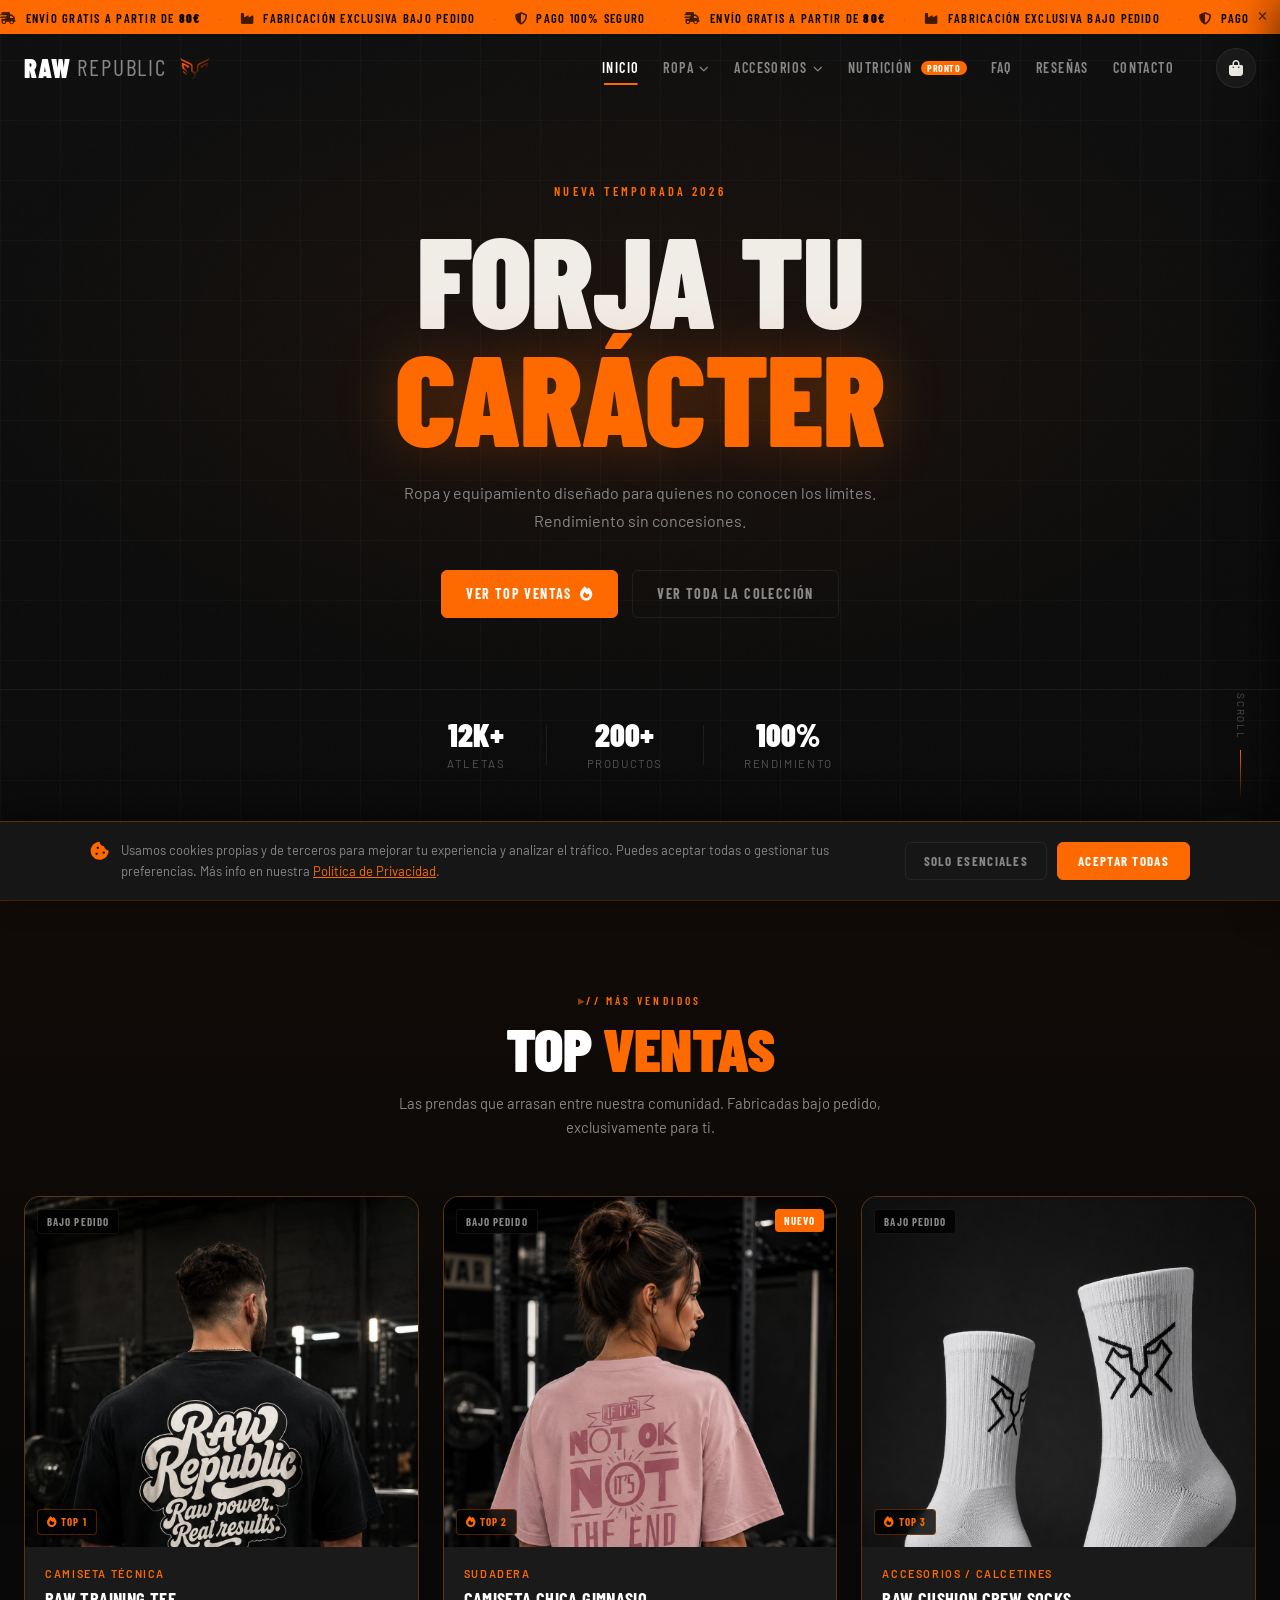
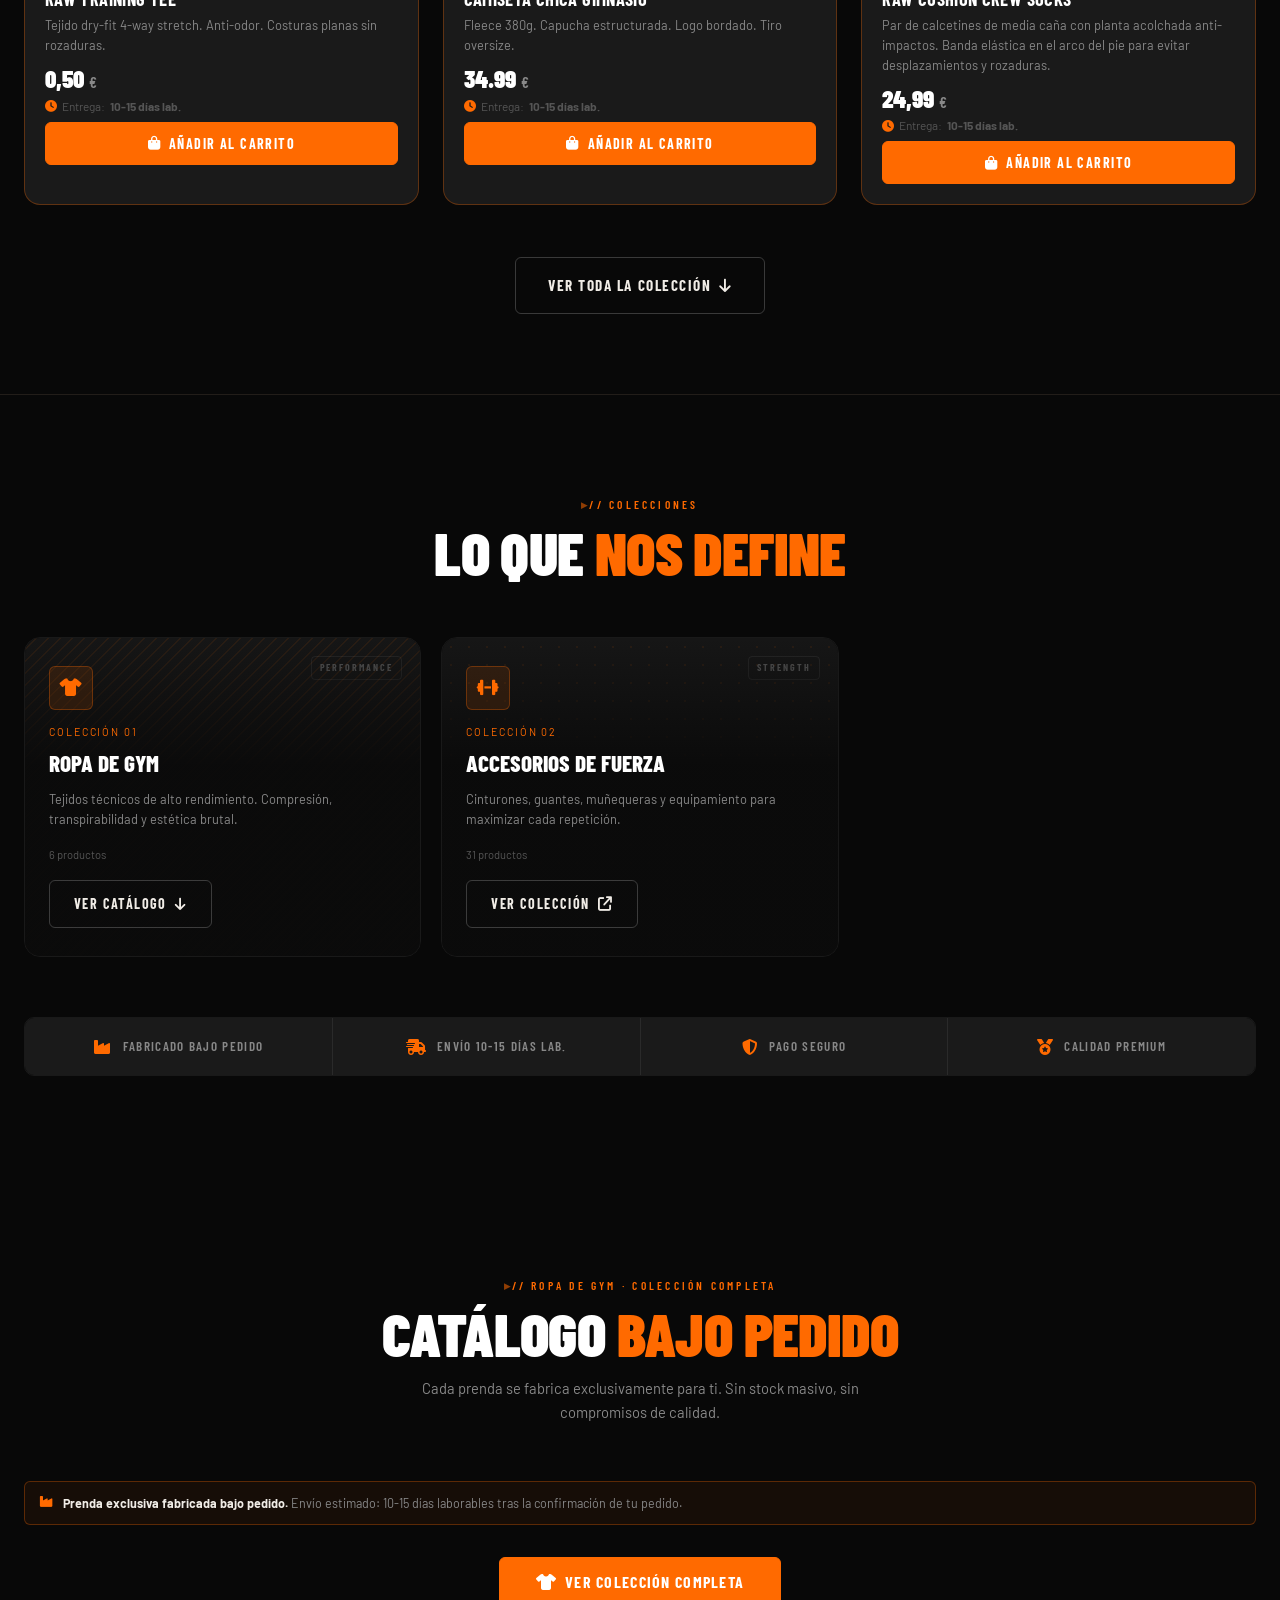
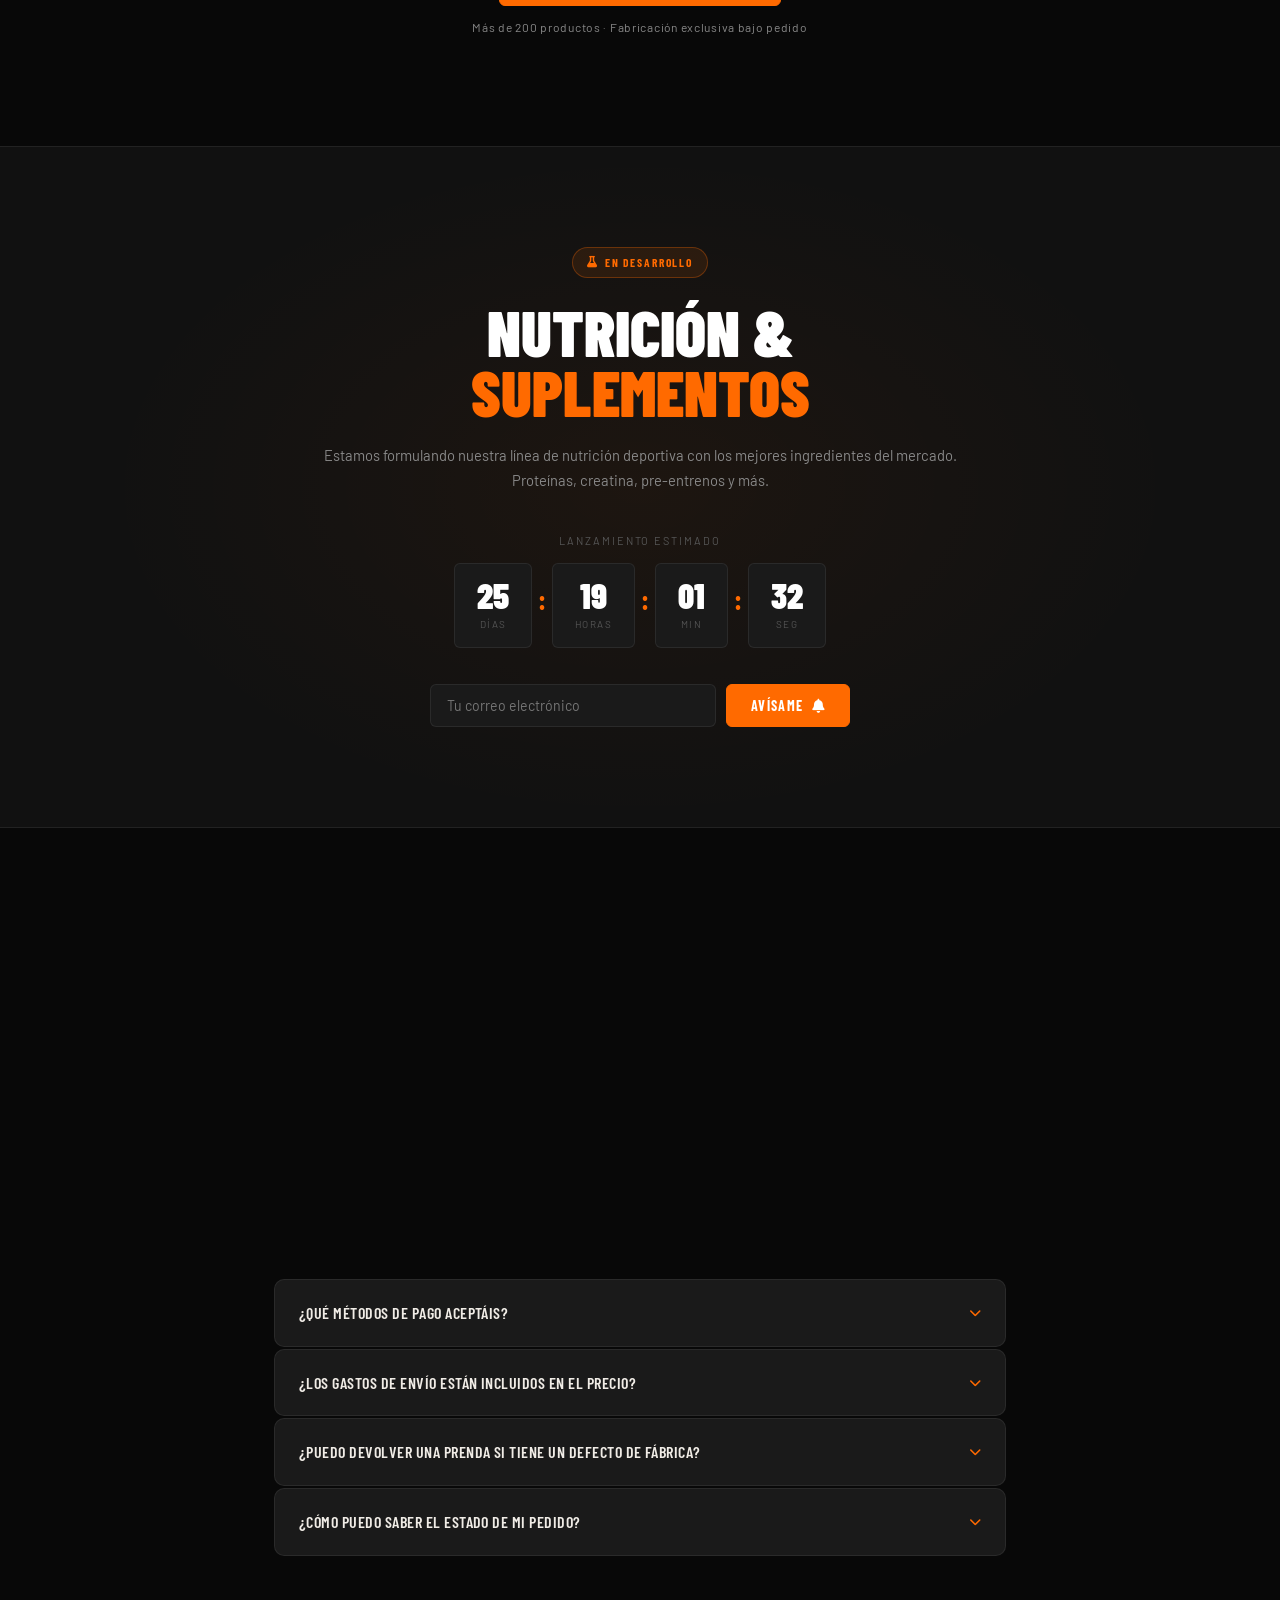
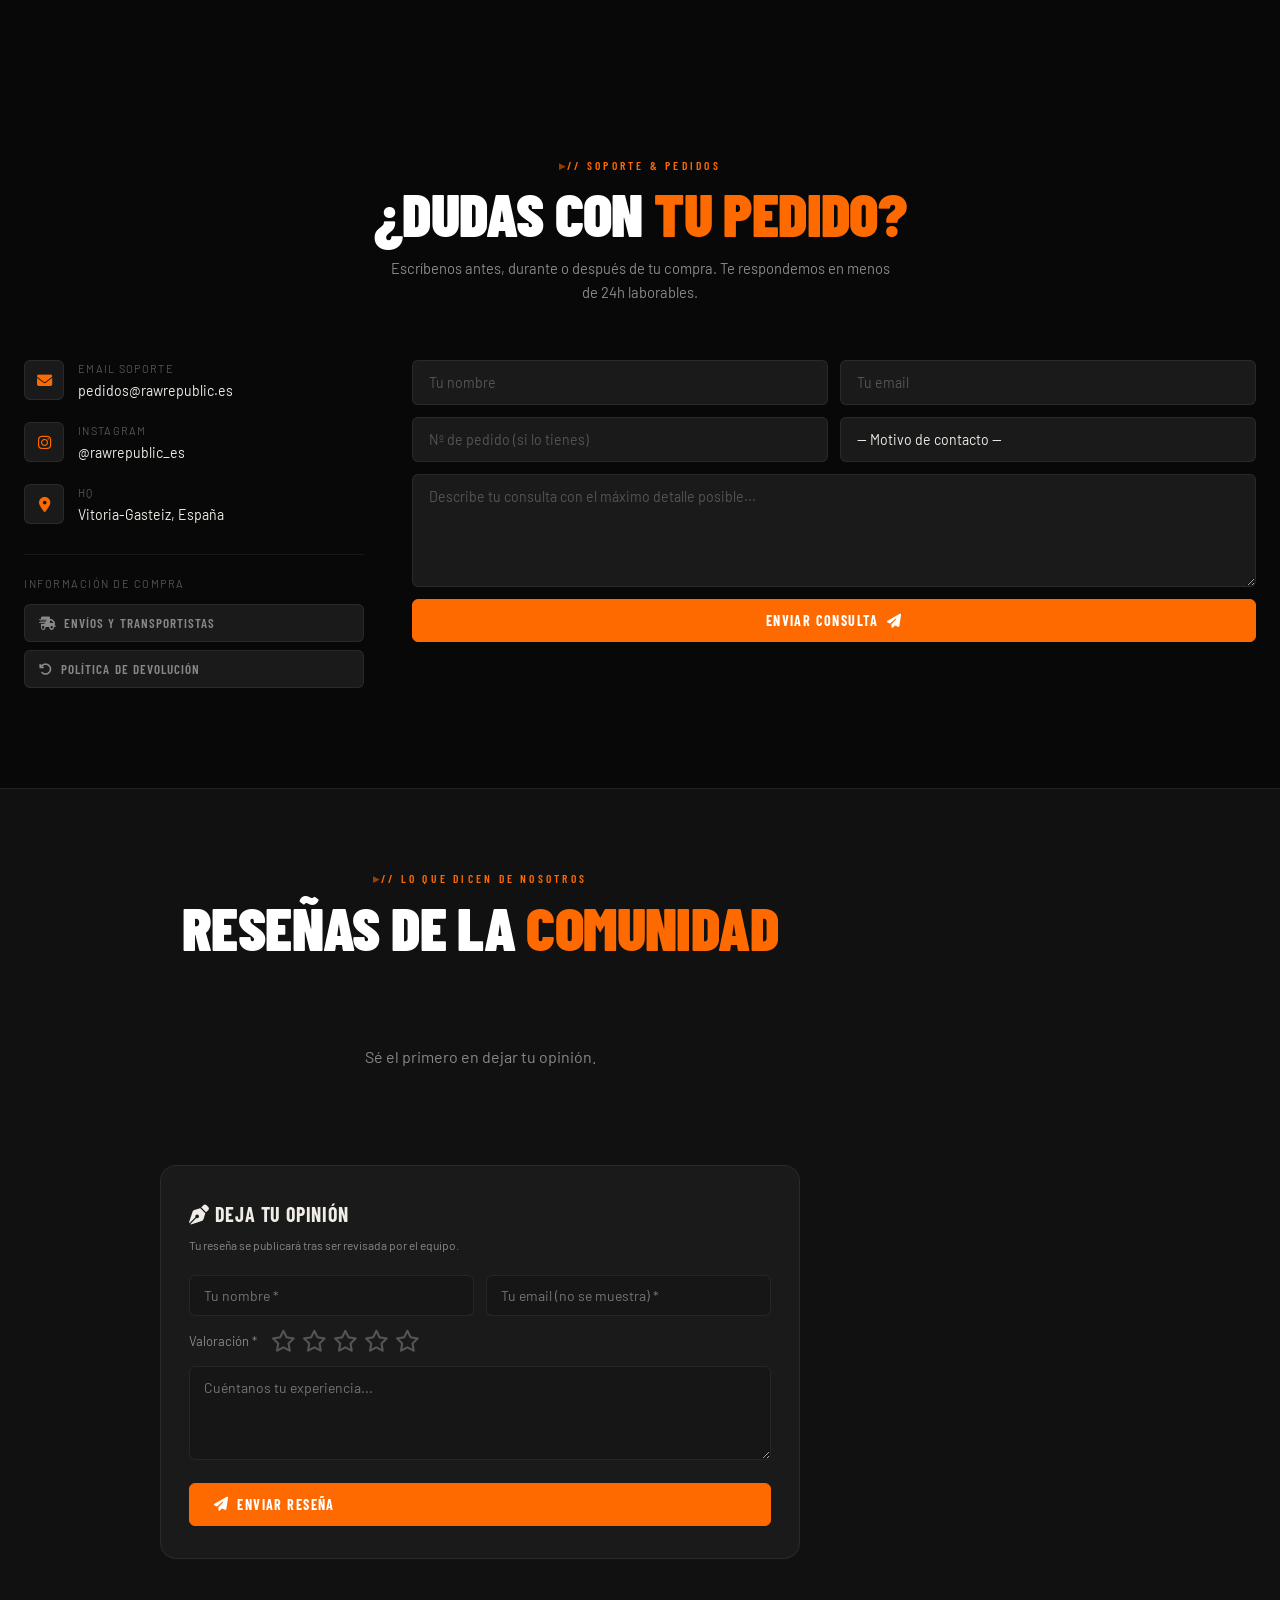
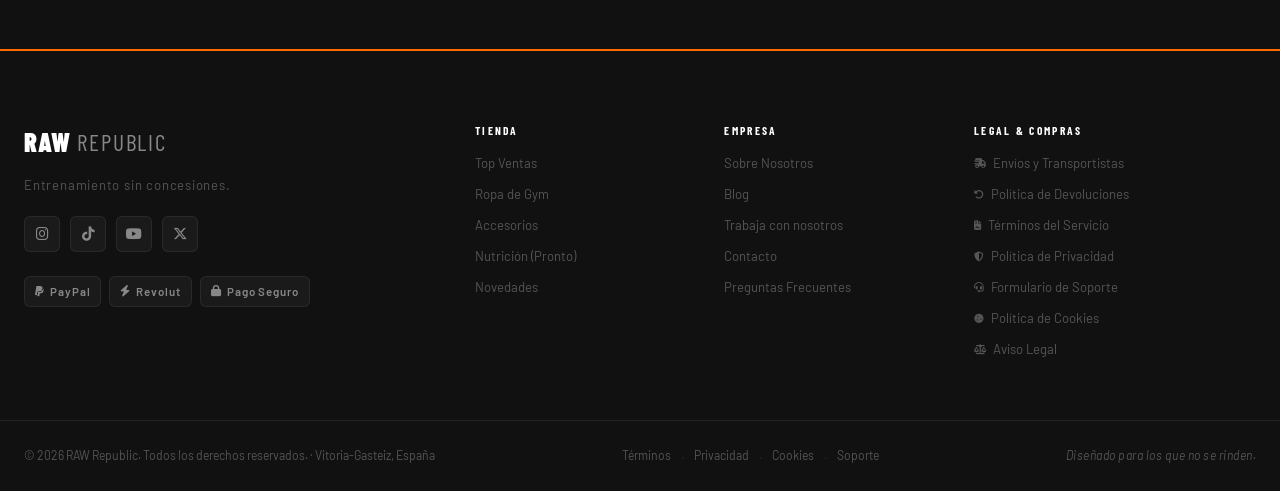
==== commit ec84f1d5: "Add files via upload" ====
--- a/index.html
+++ b/index.html
@@ -2200,27 +2200,17 @@
         });
       }
 
-      /* ── Mostrar importe en el aviso de PayPal ── */
+      /* ── Modal de aviso para PayPal ── */
       if (metodo === 'paypal') {
-        var aviso = document.getElementById('paypalImporteAviso');
-        var span  = document.getElementById('paypalImporteValor');
-        if (span)  span.textContent = totalNum.toFixed(2).replace('.', ',') + ' €';
-        if (aviso) aviso.style.display = '';
-        setTimeout(function() { window.location.href = paymentUrl; }, 3000);
         reactivarBotones();
-        if (activeBtn) activeBtn.innerHTML = '<i class="fa-brands fa-paypal"></i> Abriendo PayPal…';
+        showPayModal('paypal', totalNum.toFixed(2).replace('.', ','), paymentUrl);
         return;
       }
 
-      /* ── Mostrar importe en el aviso de Revolut ── */
+      /* ── Modal de aviso para Revolut ── */
       if (metodo === 'revolut') {
-        var aviso = document.getElementById('revolutImporteAviso');
-        var span  = document.getElementById('revolutImporteValor');
-        if (span)  span.textContent = totalNum.toFixed(2).replace('.', ',') + ' €';
-        if (aviso) aviso.style.display = '';
-        setTimeout(function() { window.location.href = paymentUrl || 'https://revolut.me'; }, 3000);
         reactivarBotones();
-        if (activeBtn) activeBtn.innerHTML = '<i class="fa-solid fa-bolt"></i> Abriendo Revolut…';
+        showPayModal('revolut', totalNum.toFixed(2).replace('.', ','), paymentUrl || 'https://revolut.me');
         return;
       }
 
@@ -2326,6 +2316,78 @@
 
 
   
+
+  <!-- ░░ MODAL AVISO PAGO EXTERNO ░░ -->
+  <div id="payModal" style="display:none;position:fixed;inset:0;z-index:9999;background:rgba(0,0,0,.75);backdrop-filter:blur(4px);align-items:center;justify-content:center;padding:16px;">
+    <div style="background:var(--bg-card,#141414);border:1px solid rgba(255,255,255,.12);border-radius:16px;max-width:420px;width:100%;padding:28px 24px;position:relative;">
+
+      <div id="payModalIcon" style="width:56px;height:56px;border-radius:50%;display:flex;align-items:center;justify-content:center;margin:0 auto 16px;font-size:1.6rem;"></div>
+
+      <h3 style="font-family:'Barlow Condensed',sans-serif;font-weight:700;font-size:1.35rem;text-align:center;margin-bottom:6px;" id="payModalTitle"></h3>
+      <p style="font-size:.82rem;color:var(--text-muted,#888);text-align:center;margin-bottom:20px;line-height:1.5;" id="payModalSub"></p>
+
+      <div style="background:rgba(255,106,0,.08);border:1px solid rgba(255,106,0,.25);border-radius:10px;padding:14px 16px;margin-bottom:16px;text-align:center;">
+        <div style="font-size:.7rem;text-transform:uppercase;letter-spacing:.1em;color:var(--text-muted,#888);margin-bottom:4px;">Importe exacto a introducir</div>
+        <div id="payModalImporte" style="font-family:'Barlow Condensed',sans-serif;font-size:2rem;font-weight:700;color:var(--accent,#ff6a00);"></div>
+        <div style="font-size:.75rem;color:var(--text-muted,#888);margin-top:2px;">(envío incluido)</div>
+      </div>
+
+      <div style="background:rgba(255,150,0,.07);border:1px solid rgba(255,150,0,.2);border-radius:8px;padding:11px 14px;margin-bottom:22px;font-size:.8rem;color:var(--text-muted,#888);line-height:1.6;">
+        ⚠️ <strong style="color:#e07b00;">Si introduces un importe diferente, el pedido no quedará confirmado</strong> y la prenda no se enviará hasta recibir el pago completo. Recibirás confirmación por email cuando validemos tu pago.
+      </div>
+
+      <button id="payModalBtn" onclick="payModalConfirm()" style="width:100%;padding:13px;border:none;border-radius:10px;font-family:'Barlow Condensed',sans-serif;font-size:1.1rem;font-weight:700;letter-spacing:.05em;cursor:pointer;display:flex;align-items:center;justify-content:center;gap:8px;"></button>
+      <button onclick="payModalCancel()" style="width:100%;margin-top:10px;padding:10px;border:1px solid rgba(255,255,255,.12);border-radius:10px;background:transparent;color:var(--text-muted,#888);font-size:.85rem;cursor:pointer;">Cancelar — volver al carrito</button>
+    </div>
+  </div>
+
+  <script>
+    var _payModalUrl = '';
+    function payModalCancel() {
+      var m = document.getElementById('payModal');
+      m.style.display = 'none';
+      document.querySelectorAll('.pay-method-btn').forEach(function(b) {
+        b.disabled = false; b.style.opacity = '1';
+      });
+    }
+    function payModalConfirm() {
+      document.getElementById('payModal').style.display = 'none';
+      window.location.href = _payModalUrl;
+    }
+    function showPayModal(metodo, importe, url) {
+      _payModalUrl = url;
+      var isPaypal = metodo === 'paypal';
+      var icon     = document.getElementById('payModalIcon');
+      var title    = document.getElementById('payModalTitle');
+      var sub      = document.getElementById('payModalSub');
+      var imp      = document.getElementById('payModalImporte');
+      var btn      = document.getElementById('payModalBtn');
+      var modal    = document.getElementById('payModal');
+
+      if (isPaypal) {
+        icon.style.background = 'rgba(0,112,204,.15)';
+        icon.style.border     = '2px solid rgba(0,112,204,.4)';
+        icon.innerHTML        = '<i class="fa-brands fa-paypal" style="color:#009cde;"></i>';
+        title.textContent     = 'Vas a PayPal';
+        sub.textContent       = 'Cuando llegues a PayPal, introduce manualmente el importe que ves aquí abajo. Es el total de tu pedido con envío incluido.';
+        btn.style.background  = '#009cde';
+        btn.style.color       = '#fff';
+        btn.innerHTML         = '<i class="fa-brands fa-paypal"></i> Entendido — ir a PayPal';
+      } else {
+        icon.style.background = 'rgba(100,50,200,.15)';
+        icon.style.border     = '2px solid rgba(100,50,200,.4)';
+        icon.innerHTML        = '<i class="fa-solid fa-bolt" style="color:#7c3aed;"></i>';
+        title.textContent     = 'Vas a Revolut';
+        sub.textContent       = 'Cuando llegues a Revolut, introduce manualmente el importe que ves aquí abajo. Es el total de tu pedido con envío incluido.';
+        btn.style.background  = '#7c3aed';
+        btn.style.color       = '#fff';
+        btn.innerHTML         = '<i class="fa-solid fa-bolt"></i> Entendido — ir a Revolut';
+      }
+
+      imp.textContent = importe + ' €';
+      modal.style.display = 'flex';
+    }
+  </script>
   <script src="script.js"></script>
   <!-- ░░ MODAL GUÍA DE TALLAS ░░ -->
   <div class="modal-overlay" id="modal-guia-tallas" role="dialog" aria-modal="true" aria-label="Guía de tallas">
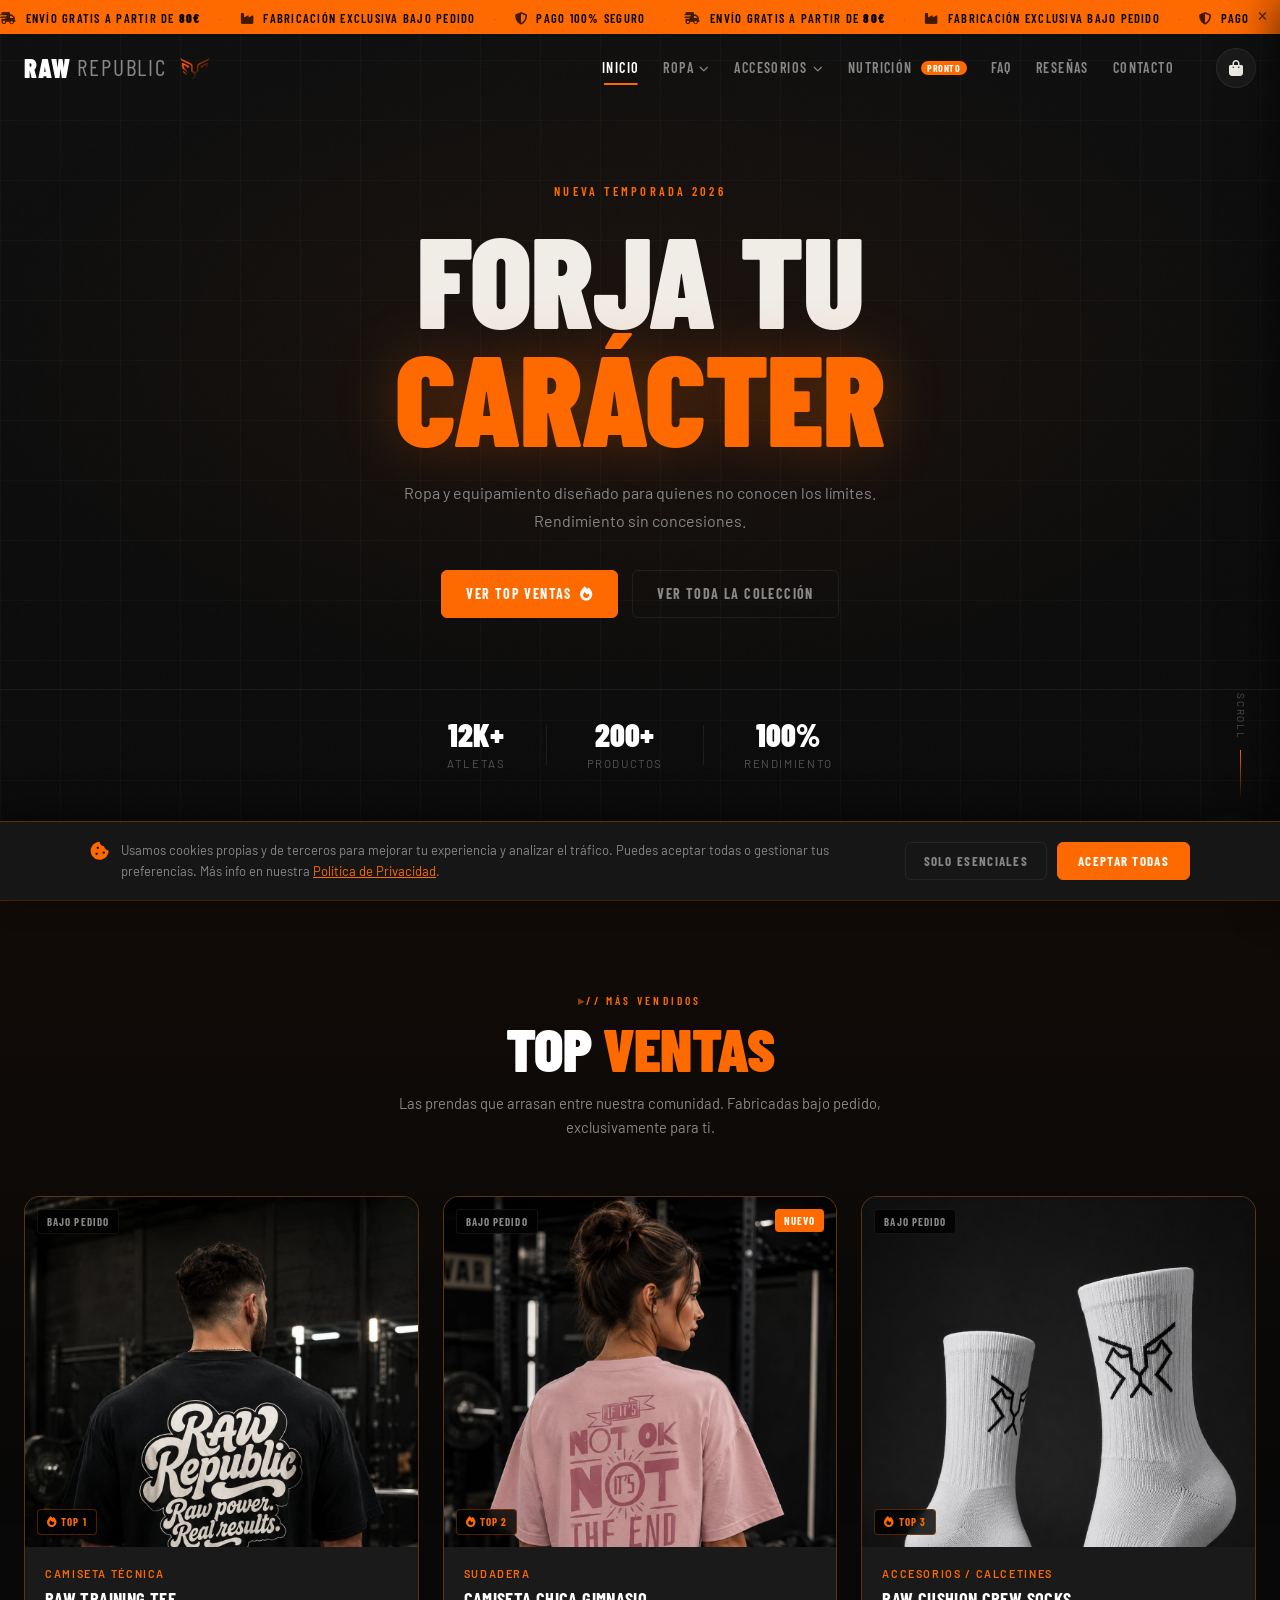
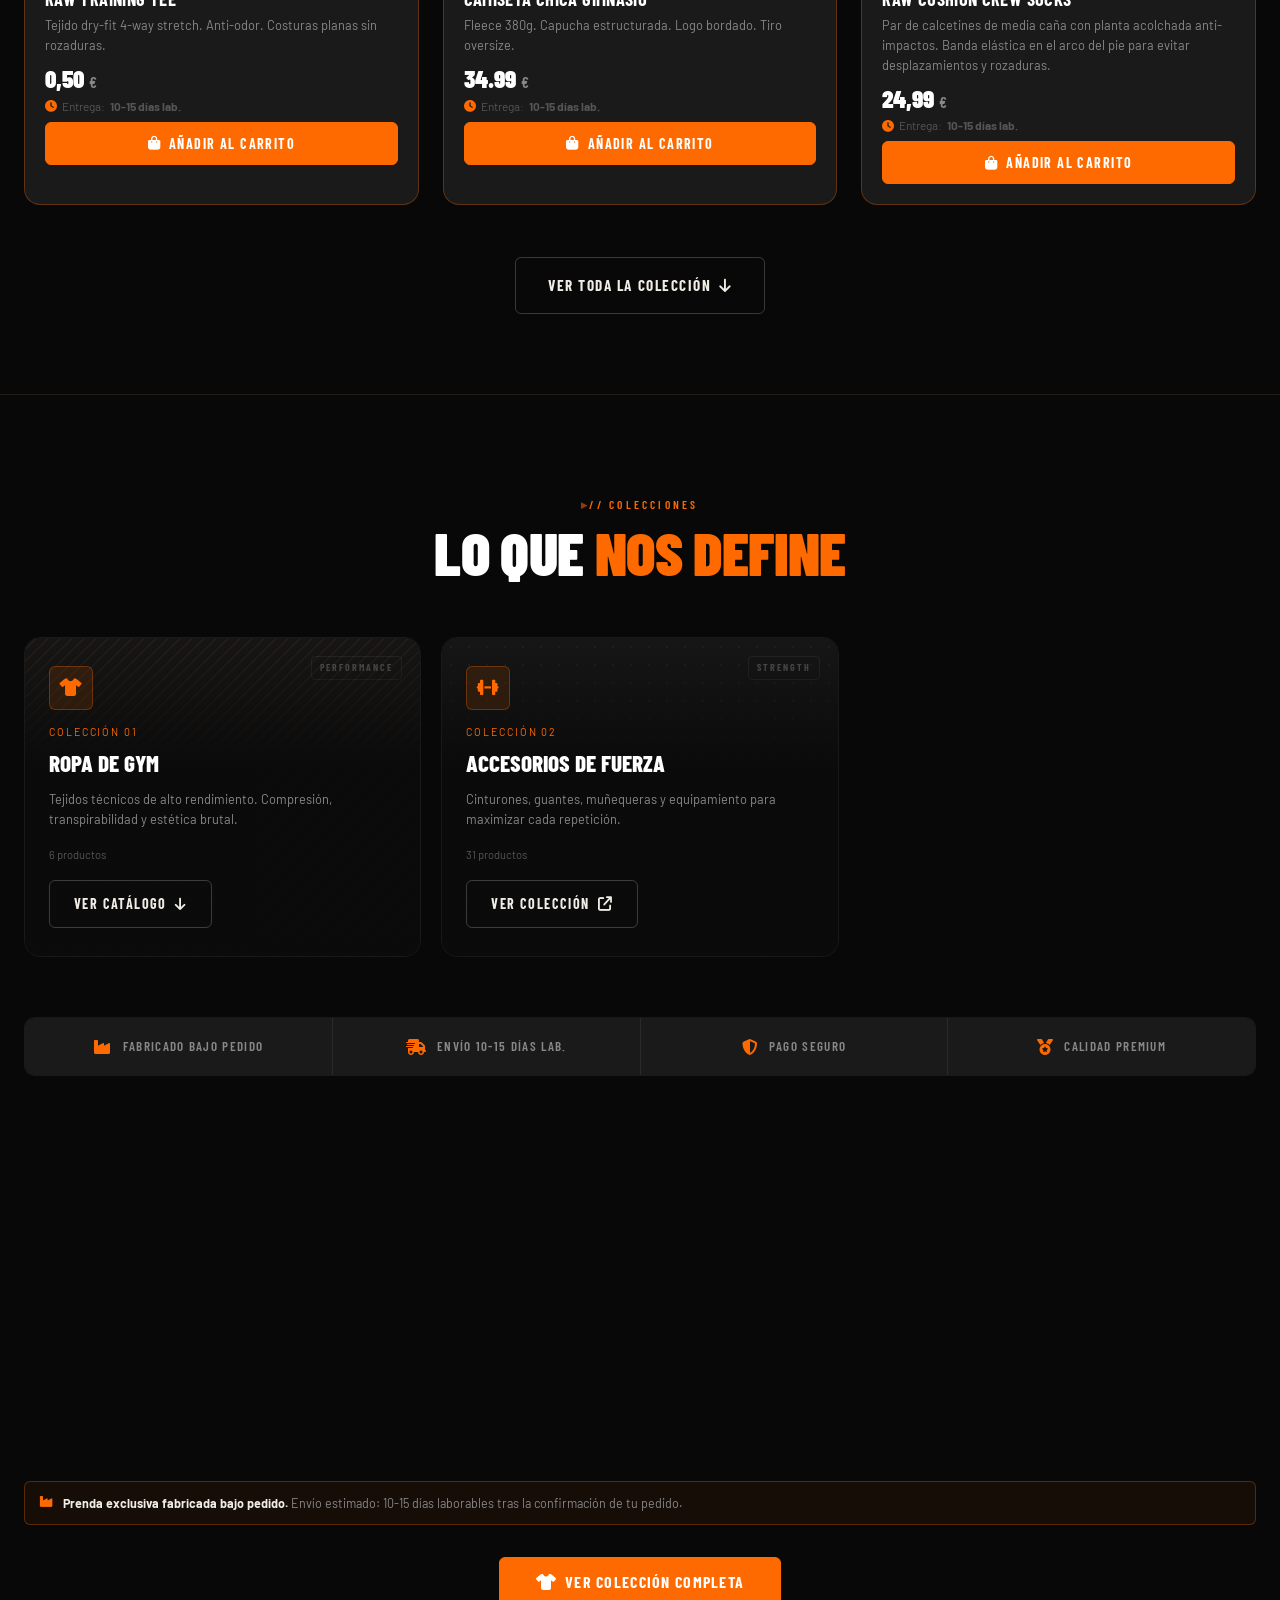
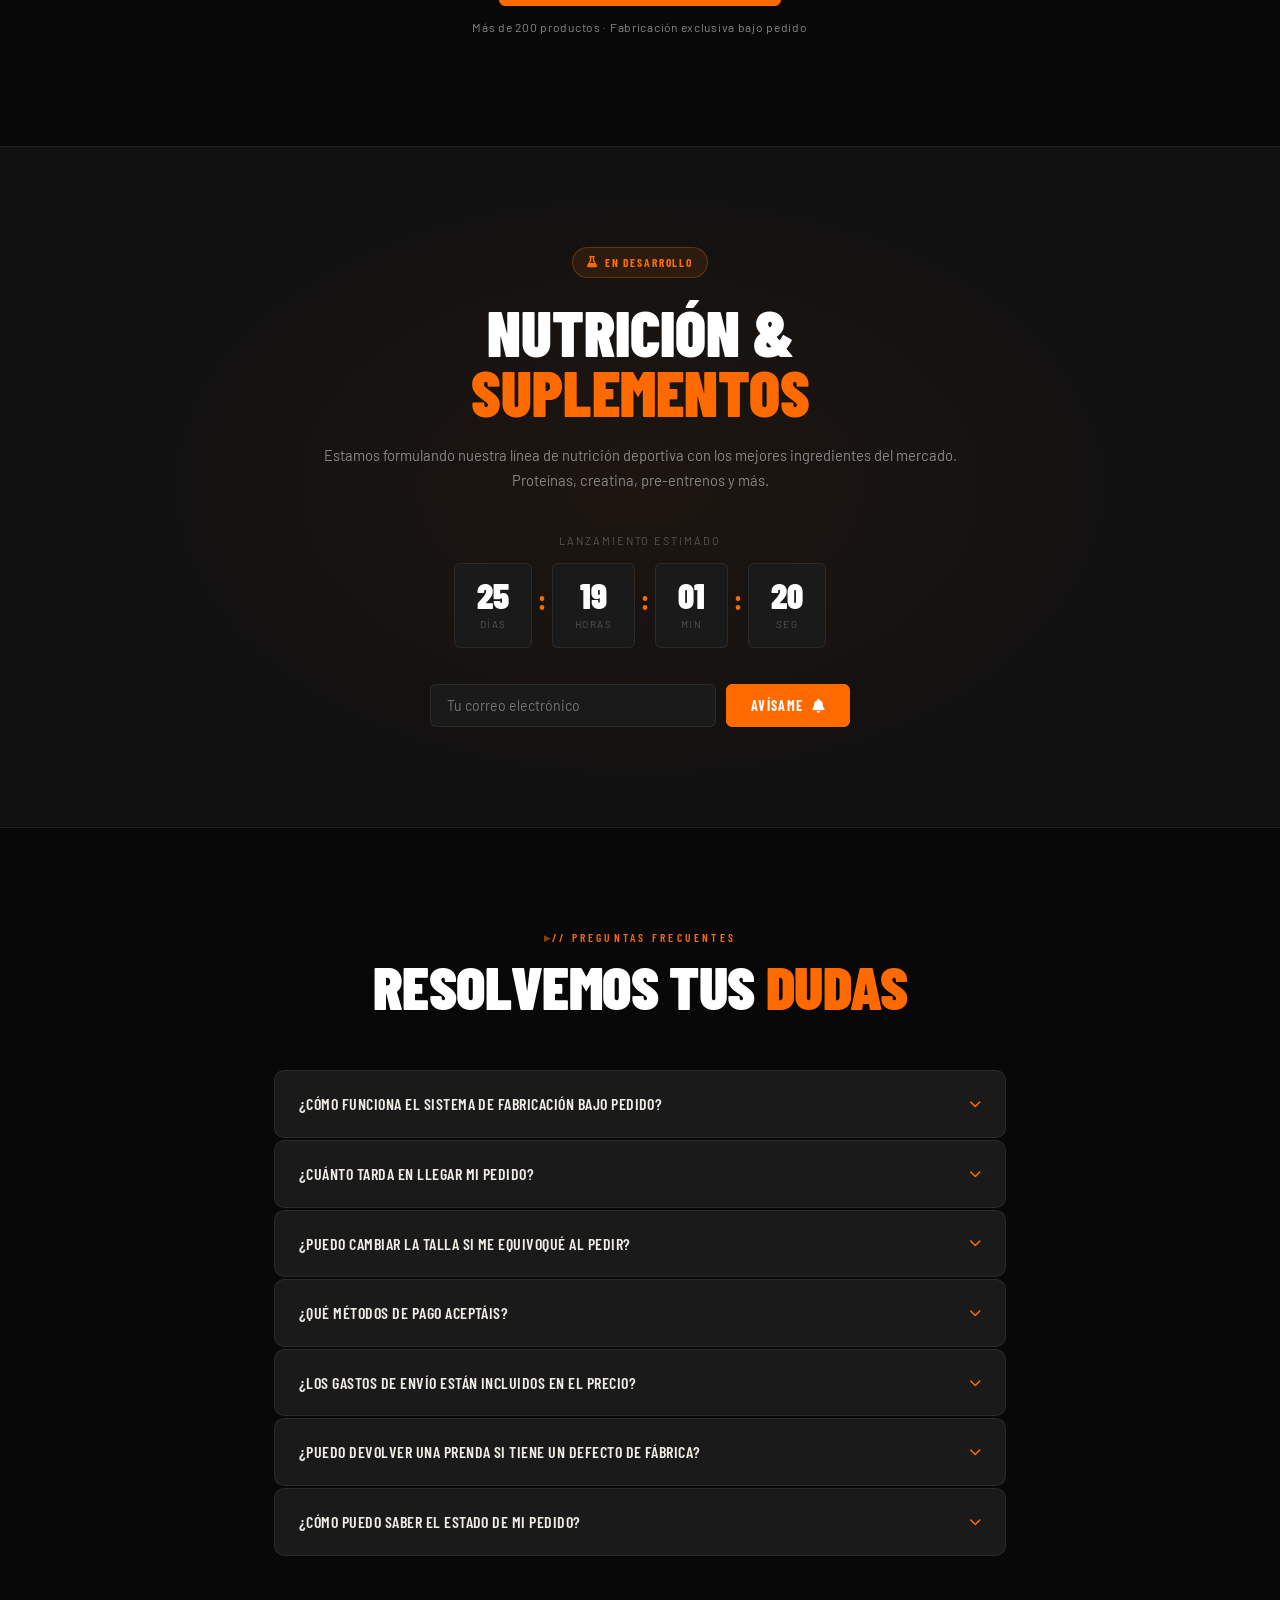
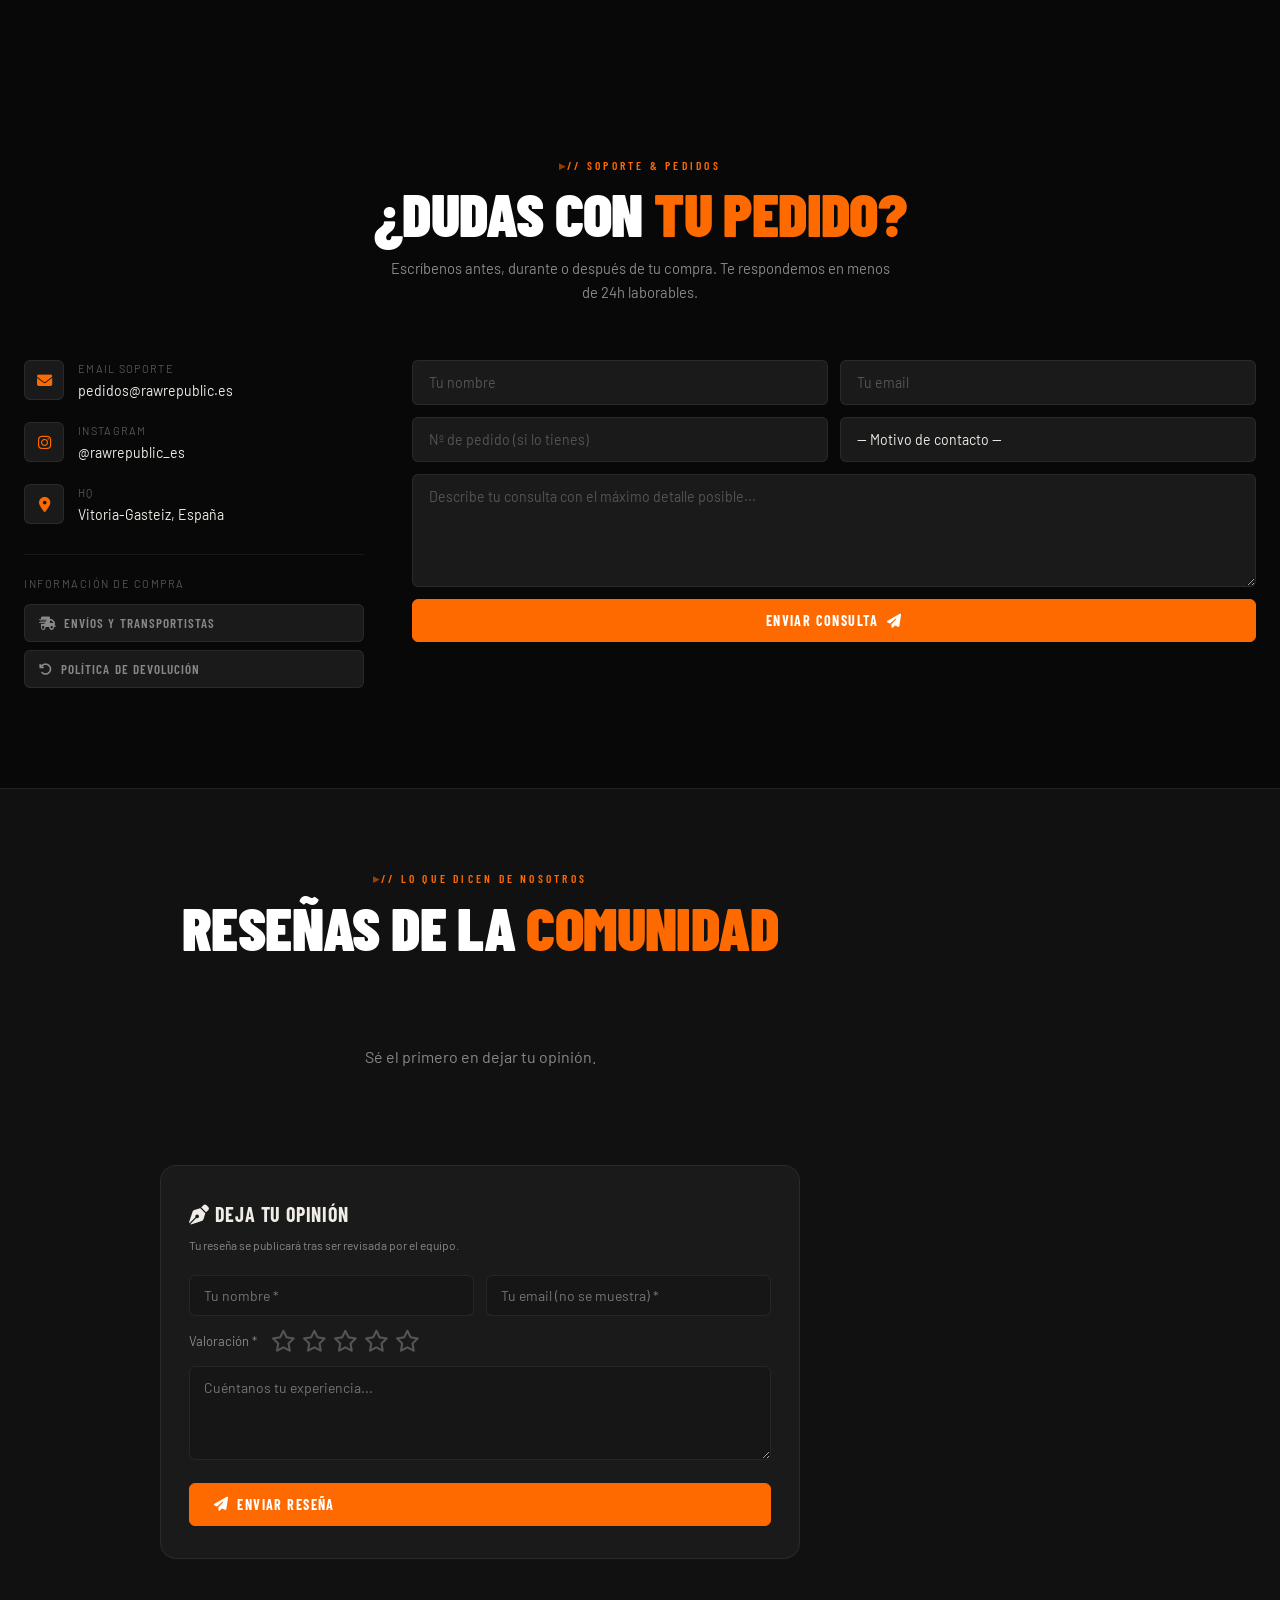
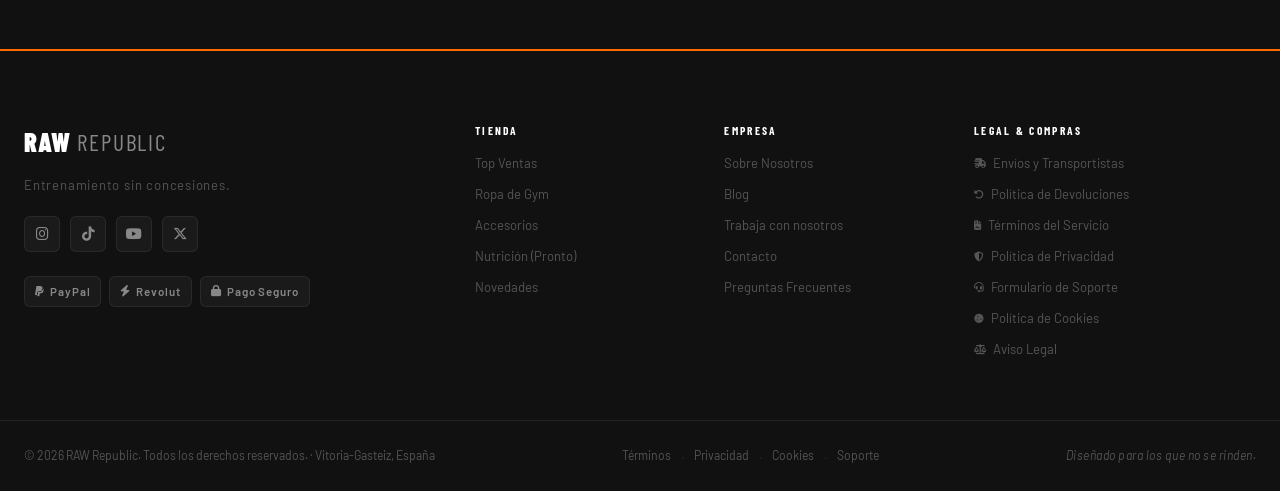
==== commit 6a38c9fd: "Add files via upload" ====
--- a/index.html
+++ b/index.html
@@ -2369,7 +2369,7 @@
         icon.style.border     = '2px solid rgba(0,112,204,.4)';
         icon.innerHTML        = '<i class="fa-brands fa-paypal" style="color:#009cde;"></i>';
         title.textContent     = 'Vas a PayPal';
-        sub.textContent       = 'Cuando llegues a PayPal, introduce manualmente el importe que ves aquí abajo. Es el total de tu pedido con envío incluido.';
+        sub.textContent       = 'Debido al proceso de desarrollo de nuestra tienda, el pago a través de PayPal requiere introducir el importe manualmente. Encontrarás el total exacto a escribir de tu pedido, envío incluido, justo aquí abajo.';
         btn.style.background  = '#009cde';
         btn.style.color       = '#fff';
         btn.innerHTML         = '<i class="fa-brands fa-paypal"></i> Entendido — ir a PayPal';
@@ -2378,7 +2378,7 @@
         icon.style.border     = '2px solid rgba(100,50,200,.4)';
         icon.innerHTML        = '<i class="fa-solid fa-bolt" style="color:#7c3aed;"></i>';
         title.textContent     = 'Vas a Revolut';
-        sub.textContent       = 'Cuando llegues a Revolut, introduce manualmente el importe que ves aquí abajo. Es el total de tu pedido con envío incluido.';
+        sub.textContent       = 'Debido al proceso de desarrollo de nuestra tienda, el pago a través de Revolut requiere introducir el importe manualmente. Encontrarás el total exacto a escribir de tu pedido, envío incluido, justo aquí abajo.';
         btn.style.background  = '#7c3aed';
         btn.style.color       = '#fff';
         btn.innerHTML         = '<i class="fa-solid fa-bolt"></i> Entendido — ir a Revolut';
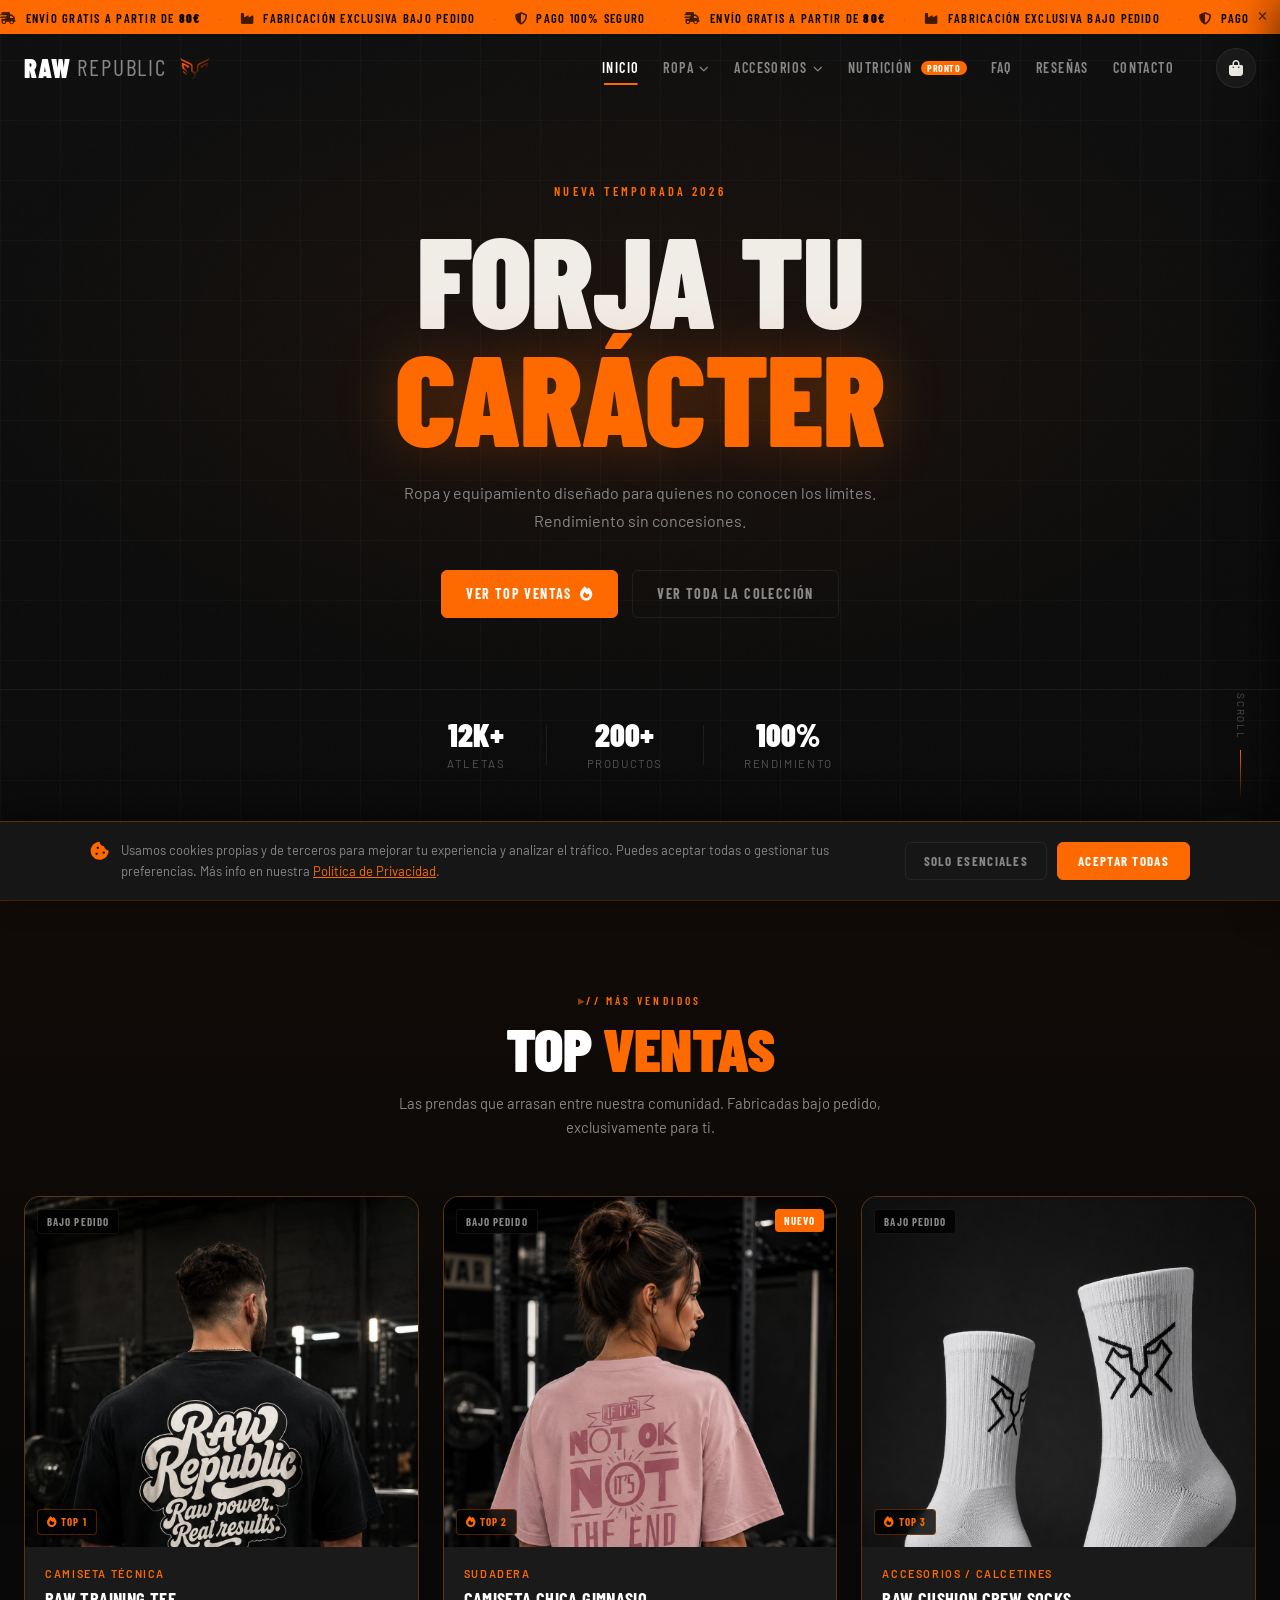
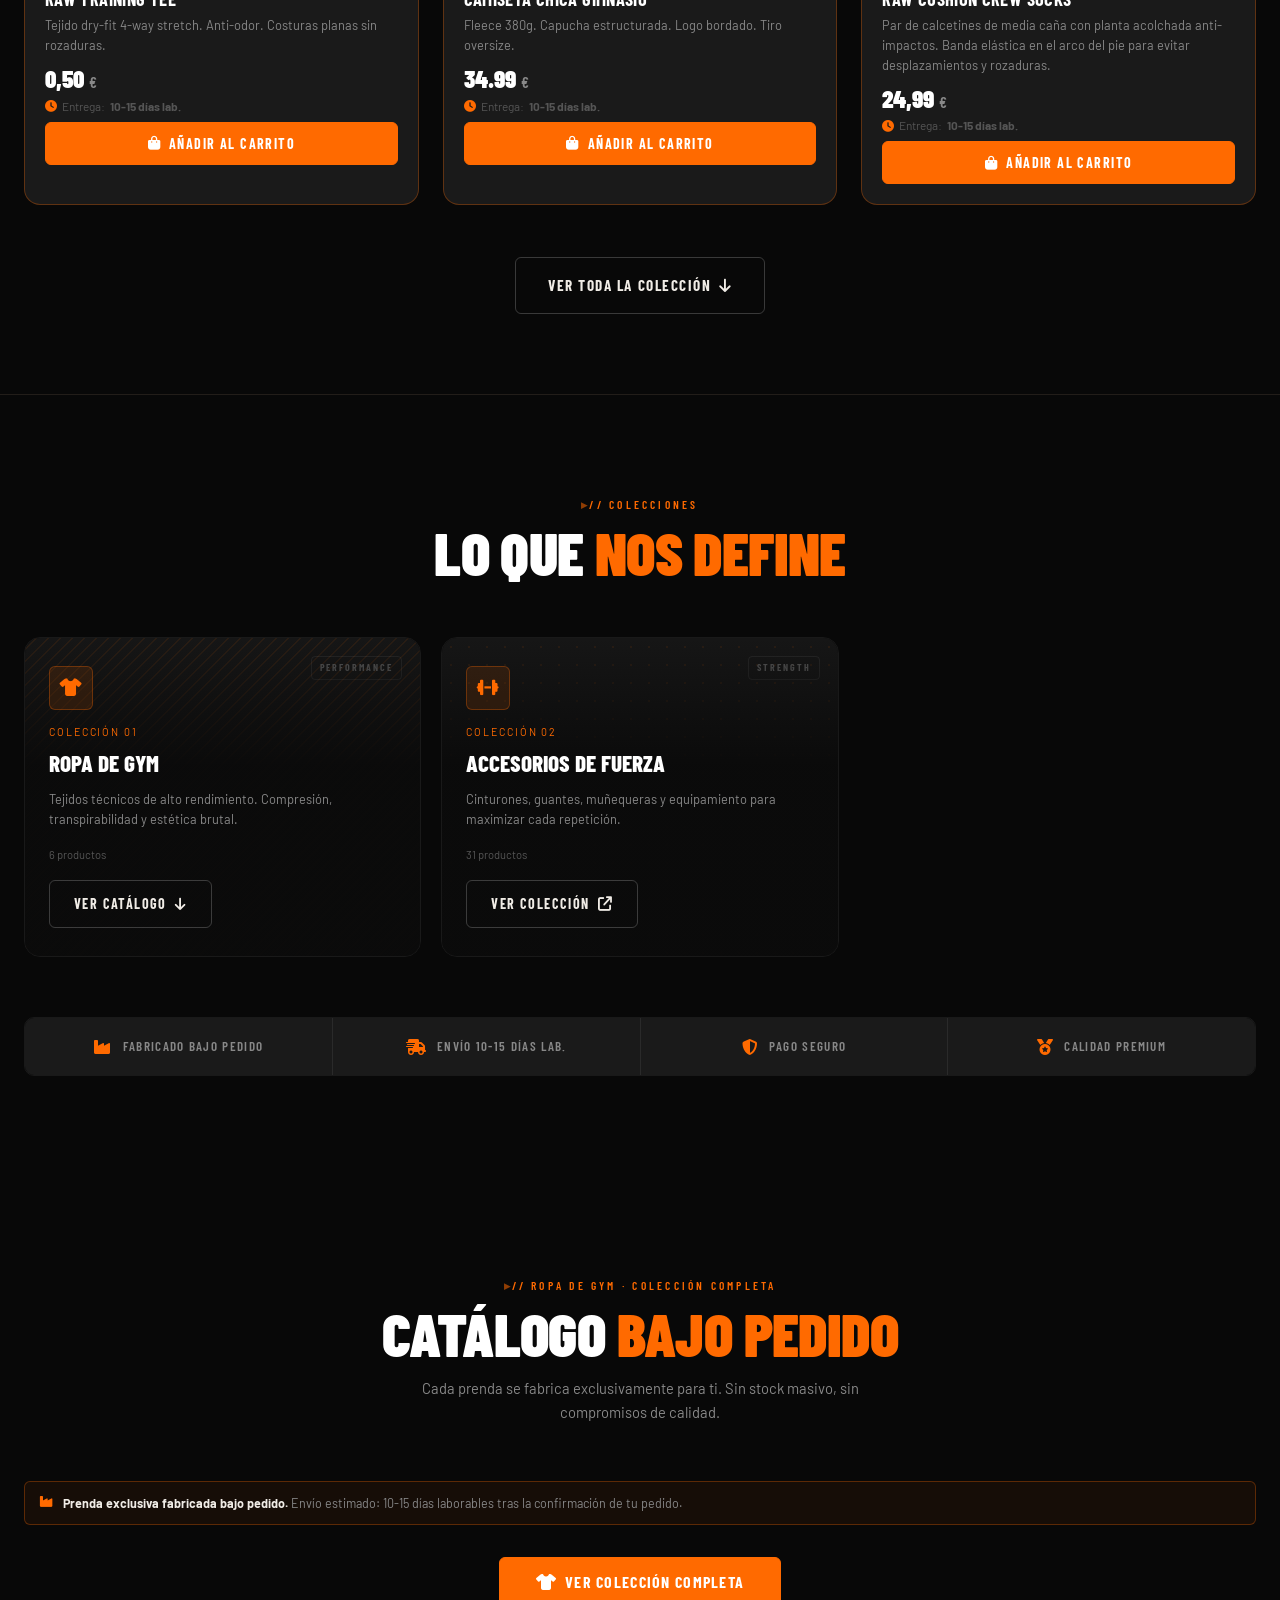
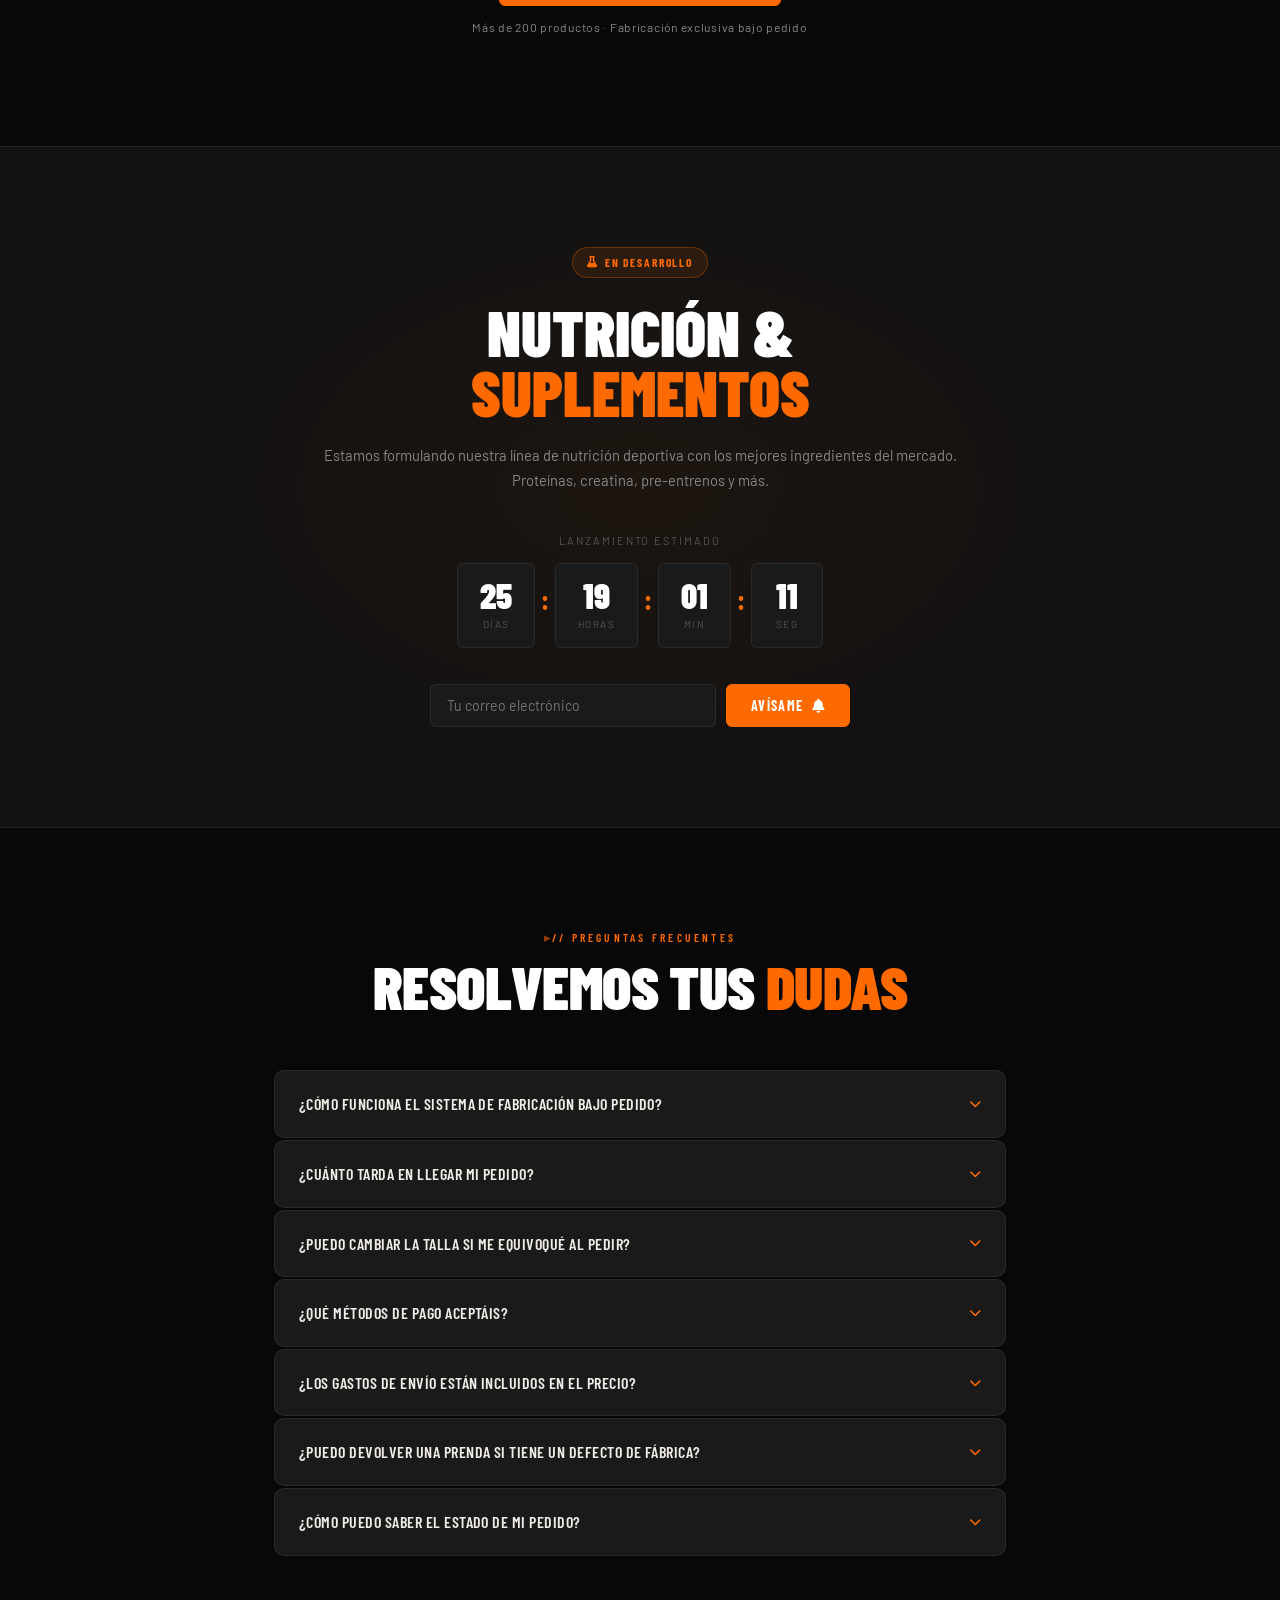
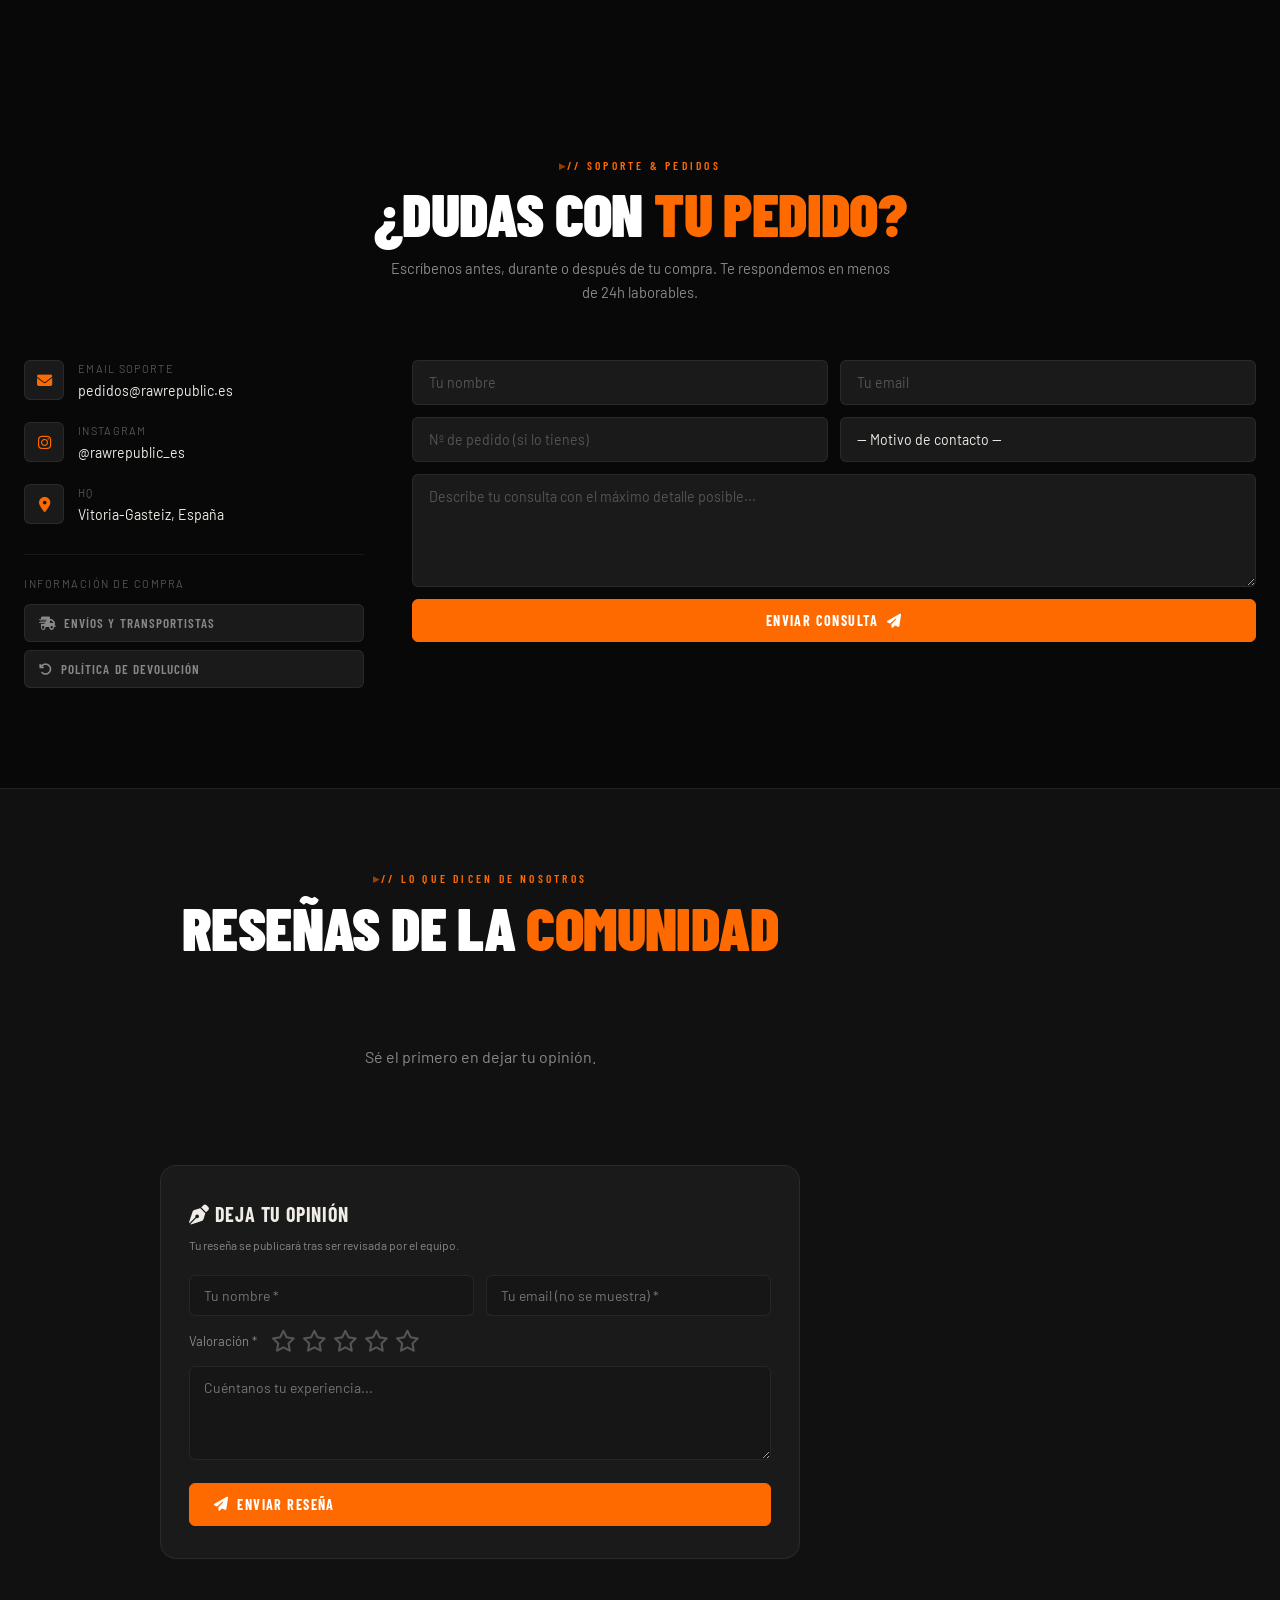
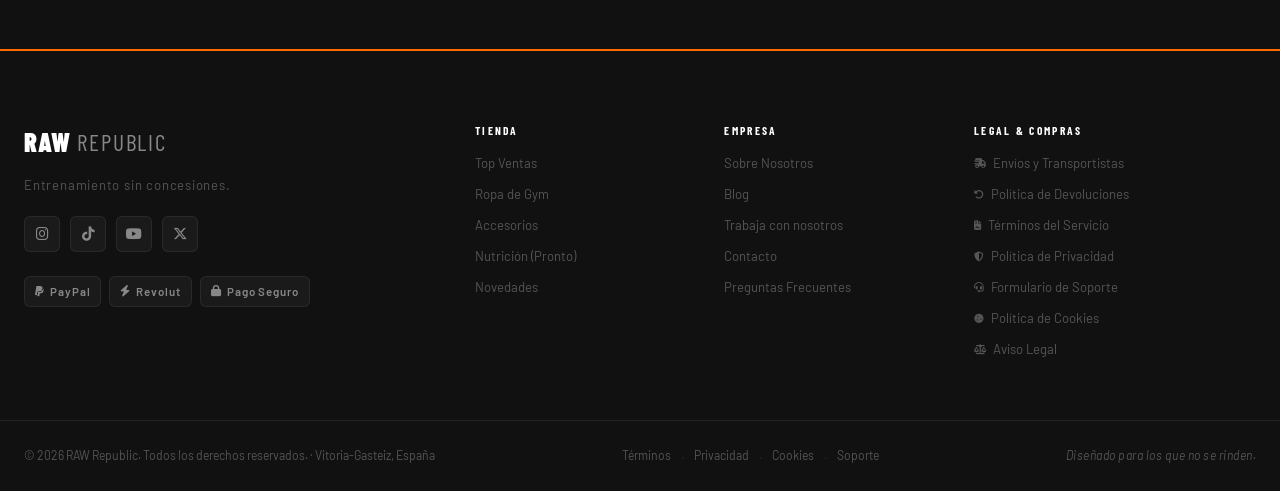
==== commit 76adfd45: "Add files via upload" ====
--- a/index.html
+++ b/index.html
@@ -2290,14 +2290,71 @@
         return;
       }
 
-      /* ── Transferencia: mostrar IBAN e importe ── */
+      /* ── Transferencia: misma lógica que Bizum — página de resumen ── */
       if (metodo === 'transferencia') {
-        var aviso = document.getElementById('transferenciaAviso');
-        document.querySelectorAll('.trans-importe').forEach(function(el) { el.textContent = totalNum.toFixed(2).replace('.', ',') + ' €'; });
-        document.querySelectorAll('.trans-iban').forEach(function(el)    { el.textContent = IBAN; });
-        if (aviso) aviso.style.display = '';
-        reactivarBotones();
-        if (activeBtn) activeBtn.innerHTML = '<i class="fa-solid fa-building-columns"></i> Transferencia bancaria';
+        var orderNum = 'RR-' + Date.now().toString(36).toUpperCase().slice(-6);
+
+        var subtotalEl  = document.getElementById('cartSubtotal');
+        var shipEl      = document.getElementById('cartShipping');
+        var subtotalTxt = subtotalEl ? subtotalEl.textContent.trim().replace(' €','').trim() : totalNum.toFixed(2).replace('.',',');
+        var shipTxt     = shipEl     ? shipEl.textContent.trim().replace(' €','').trim()     : '4,95';
+
+        var itemsDetalle = [];
+        document.querySelectorAll('#cartItemsList li').forEach(function(li) {
+          var name  = li.querySelector('.cart-item-name')  ? li.querySelector('.cart-item-name').textContent.trim()  : '';
+          var meta  = li.querySelector('.cart-item-meta')  ? li.querySelector('.cart-item-meta').textContent.trim()  : '';
+          var price = li.querySelector('.cart-item-price') ? li.querySelector('.cart-item-price').textContent.trim() : '';
+          var qty   = li.querySelector('.cart-item-qty')   ? li.querySelector('.cart-item-qty').textContent.trim()   : '1';
+          if (name) itemsDetalle.push({ name: name, meta: meta, price: price, qty: qty });
+        });
+
+        var fNombre    = document.getElementById('pf-nombre')    ? document.getElementById('pf-nombre').value.trim()    : '';
+        var fApellidos = document.getElementById('pf-apellidos') ? document.getElementById('pf-apellidos').value.trim() : '';
+        var fEmail     = document.getElementById('pf-email')     ? document.getElementById('pf-email').value.trim()     : '';
+        var fTel       = document.getElementById('pf-tel')       ? document.getElementById('pf-tel').value.trim()       : '';
+        var fDir       = document.getElementById('pf-direccion') ? document.getElementById('pf-direccion').value.trim() : '';
+        var fCP        = document.getElementById('pf-cp')        ? document.getElementById('pf-cp').value.trim()        : '';
+        var fCiudad    = document.getElementById('pf-ciudad')    ? document.getElementById('pf-ciudad').value.trim()    : '';
+
+        var transOrder = {
+          orderNum : orderNum,
+          items    : itemsDetalle,
+          subtotal : subtotalTxt,
+          shipping : shipTxt,
+          total    : totalNum.toFixed(2).replace('.', ','),
+          iban     : IBAN,
+          email    : fEmail,
+          nombre   : fNombre + ' ' + fApellidos,
+          telefono : fTel,
+          direccion: fDir + ', ' + fCP + ' ' + fCiudad,
+          ts       : Date.now()
+        };
+        try { sessionStorage.setItem('rr_trans_order', JSON.stringify(transOrder)); } catch(e) {}
+
+        var itemsTexto = itemsDetalle.map(function(it) {
+          return it.name + ' | ' + it.meta + ' | x' + it.qty + ' | ' + it.price;
+        }).join(' // ');
+
+        var formData = new FormData();
+        formData.append('_subject',       '🏦 TRANSFERENCIA PENDIENTE — Pedido ' + orderNum);
+        formData.append('_captcha',       'false');
+        formData.append('_template',      'table');
+        formData.append('Numero_Pedido',  orderNum);
+        formData.append('Cliente',        fNombre + ' ' + fApellidos);
+        formData.append('Email',          fEmail);
+        formData.append('Telefono',       fTel);
+        formData.append('Direccion',      fDir + ', ' + fCP + ' ' + fCiudad);
+        formData.append('Articulos',      itemsTexto);
+        formData.append('Total_a_cobrar', totalNum.toFixed(2).replace('.', ',') + ' €');
+        formData.append('Metodo_Pago',    'TRANSFERENCIA BANCARIA — PENDIENTE DE RECIBIR');
+        formData.append('Nota',           'El cliente debe transferir ' + totalNum.toFixed(2).replace('.', ',') + ' € al IBAN ' + IBAN + '. Concepto: ' + orderNum);
+
+        fetch('https://formsubmit.co/ajax/rawrepublic.reservas@gmail.com', {
+          method: 'POST',
+          body: formData
+        }).catch(function() {});
+
+        window.location.href = 'transferencia-pedido.html';
         return;
       }
 
@@ -2369,7 +2426,7 @@
         icon.style.border     = '2px solid rgba(0,112,204,.4)';
         icon.innerHTML        = '<i class="fa-brands fa-paypal" style="color:#009cde;"></i>';
         title.textContent     = 'Vas a PayPal';
-        sub.textContent       = 'Debido al proceso de desarrollo de nuestra tienda, el pago a través de PayPal requiere introducir el importe manualmente. Encontrarás el total exacto a escribir de tu pedido, envío incluido, justo aquí abajo.';
+        sub.textContent       = 'Cuando llegues a PayPal, introduce manualmente el importe que ves aquí abajo. Es el total de tu pedido con envío incluido.';
         btn.style.background  = '#009cde';
         btn.style.color       = '#fff';
         btn.innerHTML         = '<i class="fa-brands fa-paypal"></i> Entendido — ir a PayPal';
@@ -2378,7 +2435,7 @@
         icon.style.border     = '2px solid rgba(100,50,200,.4)';
         icon.innerHTML        = '<i class="fa-solid fa-bolt" style="color:#7c3aed;"></i>';
         title.textContent     = 'Vas a Revolut';
-        sub.textContent       = 'Debido al proceso de desarrollo de nuestra tienda, el pago a través de Revolut requiere introducir el importe manualmente. Encontrarás el total exacto a escribir de tu pedido, envío incluido, justo aquí abajo.';
+        sub.textContent       = 'Cuando llegues a Revolut, introduce manualmente el importe que ves aquí abajo. Es el total de tu pedido con envío incluido.';
         btn.style.background  = '#7c3aed';
         btn.style.color       = '#fff';
         btn.innerHTML         = '<i class="fa-solid fa-bolt"></i> Entendido — ir a Revolut';
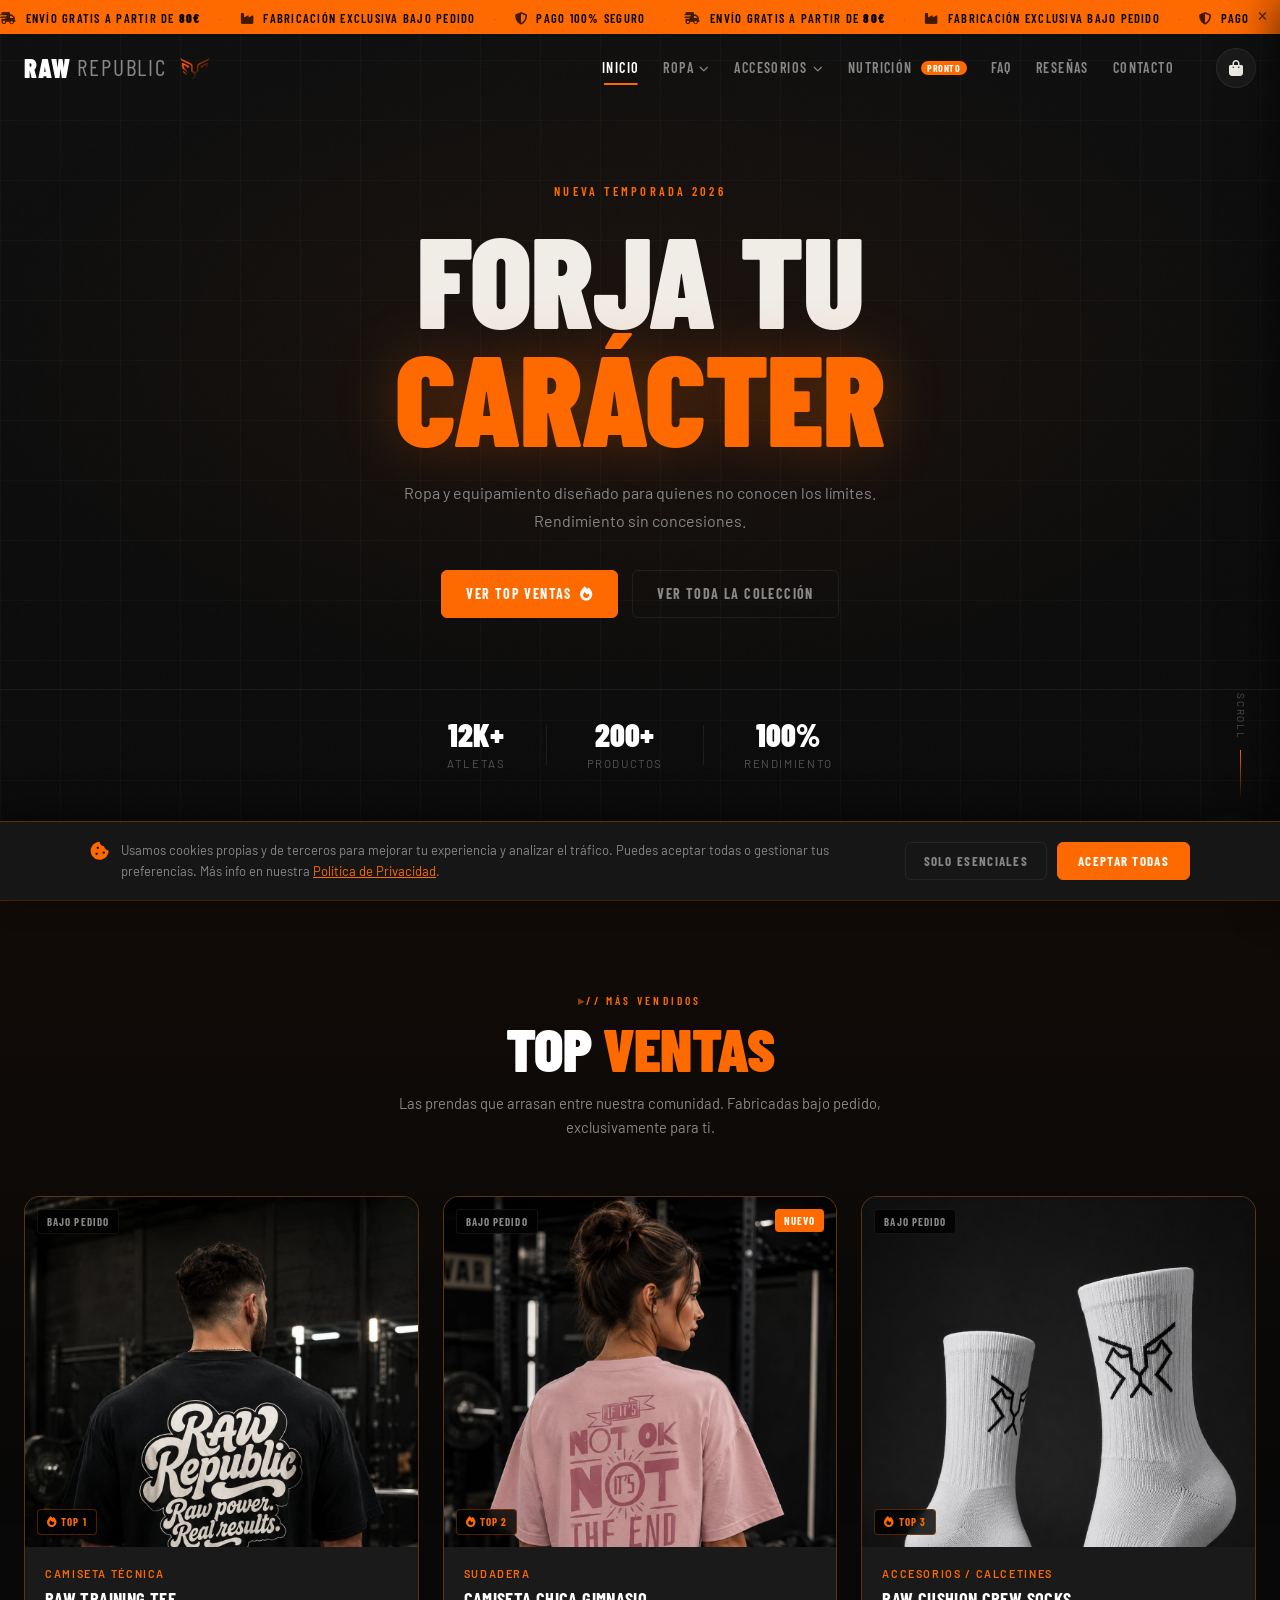
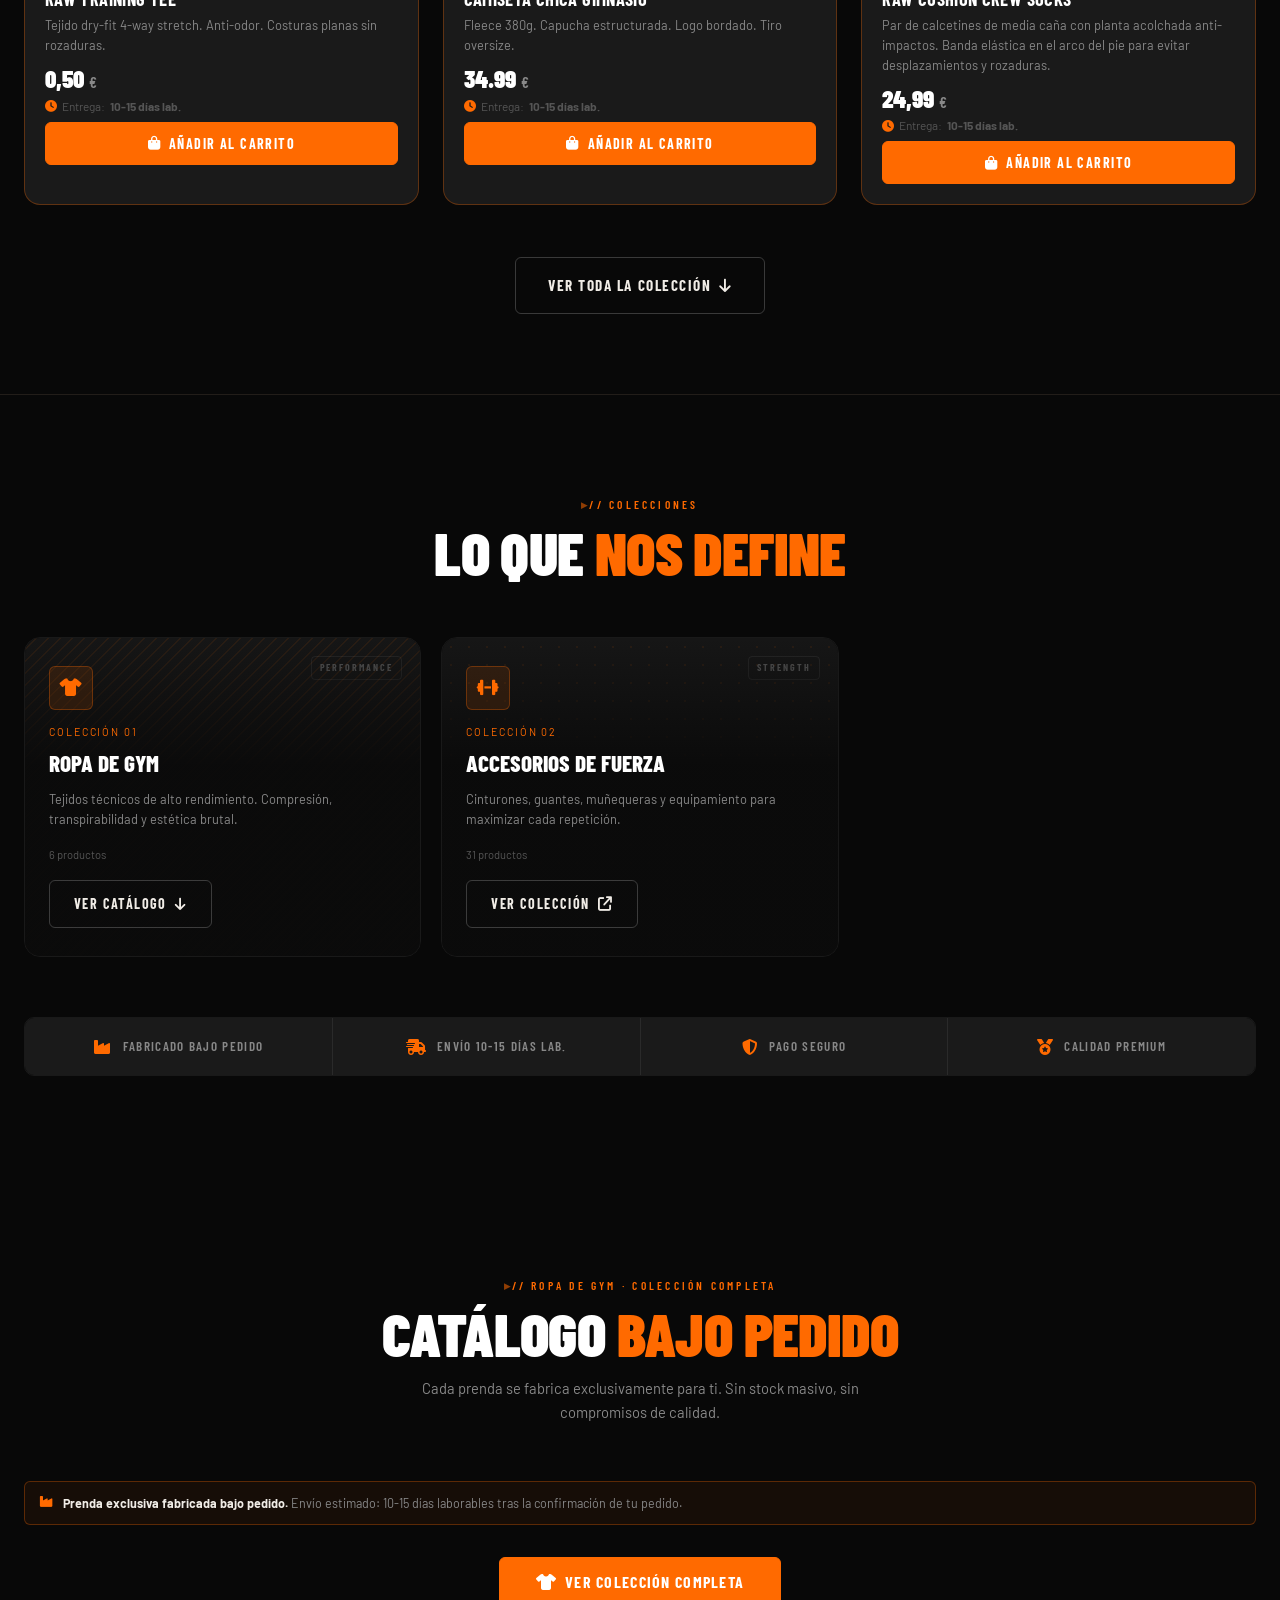
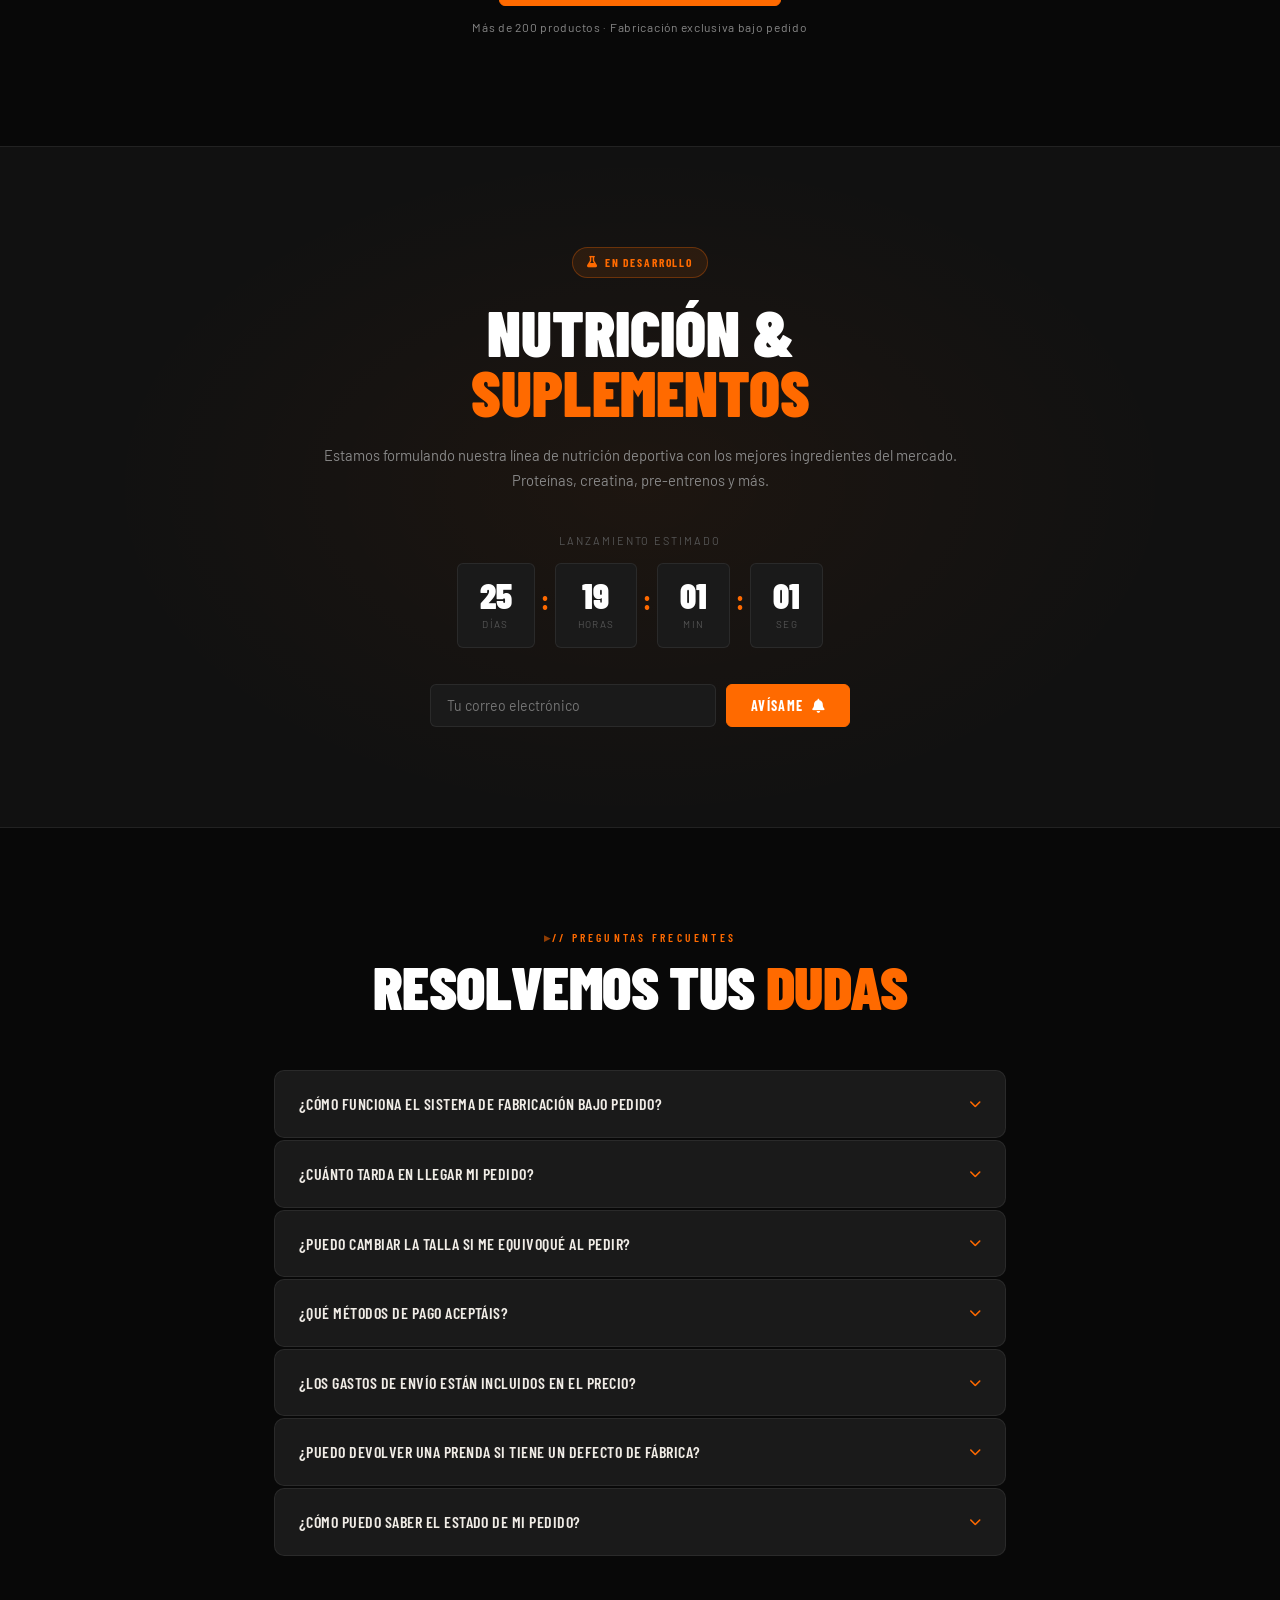
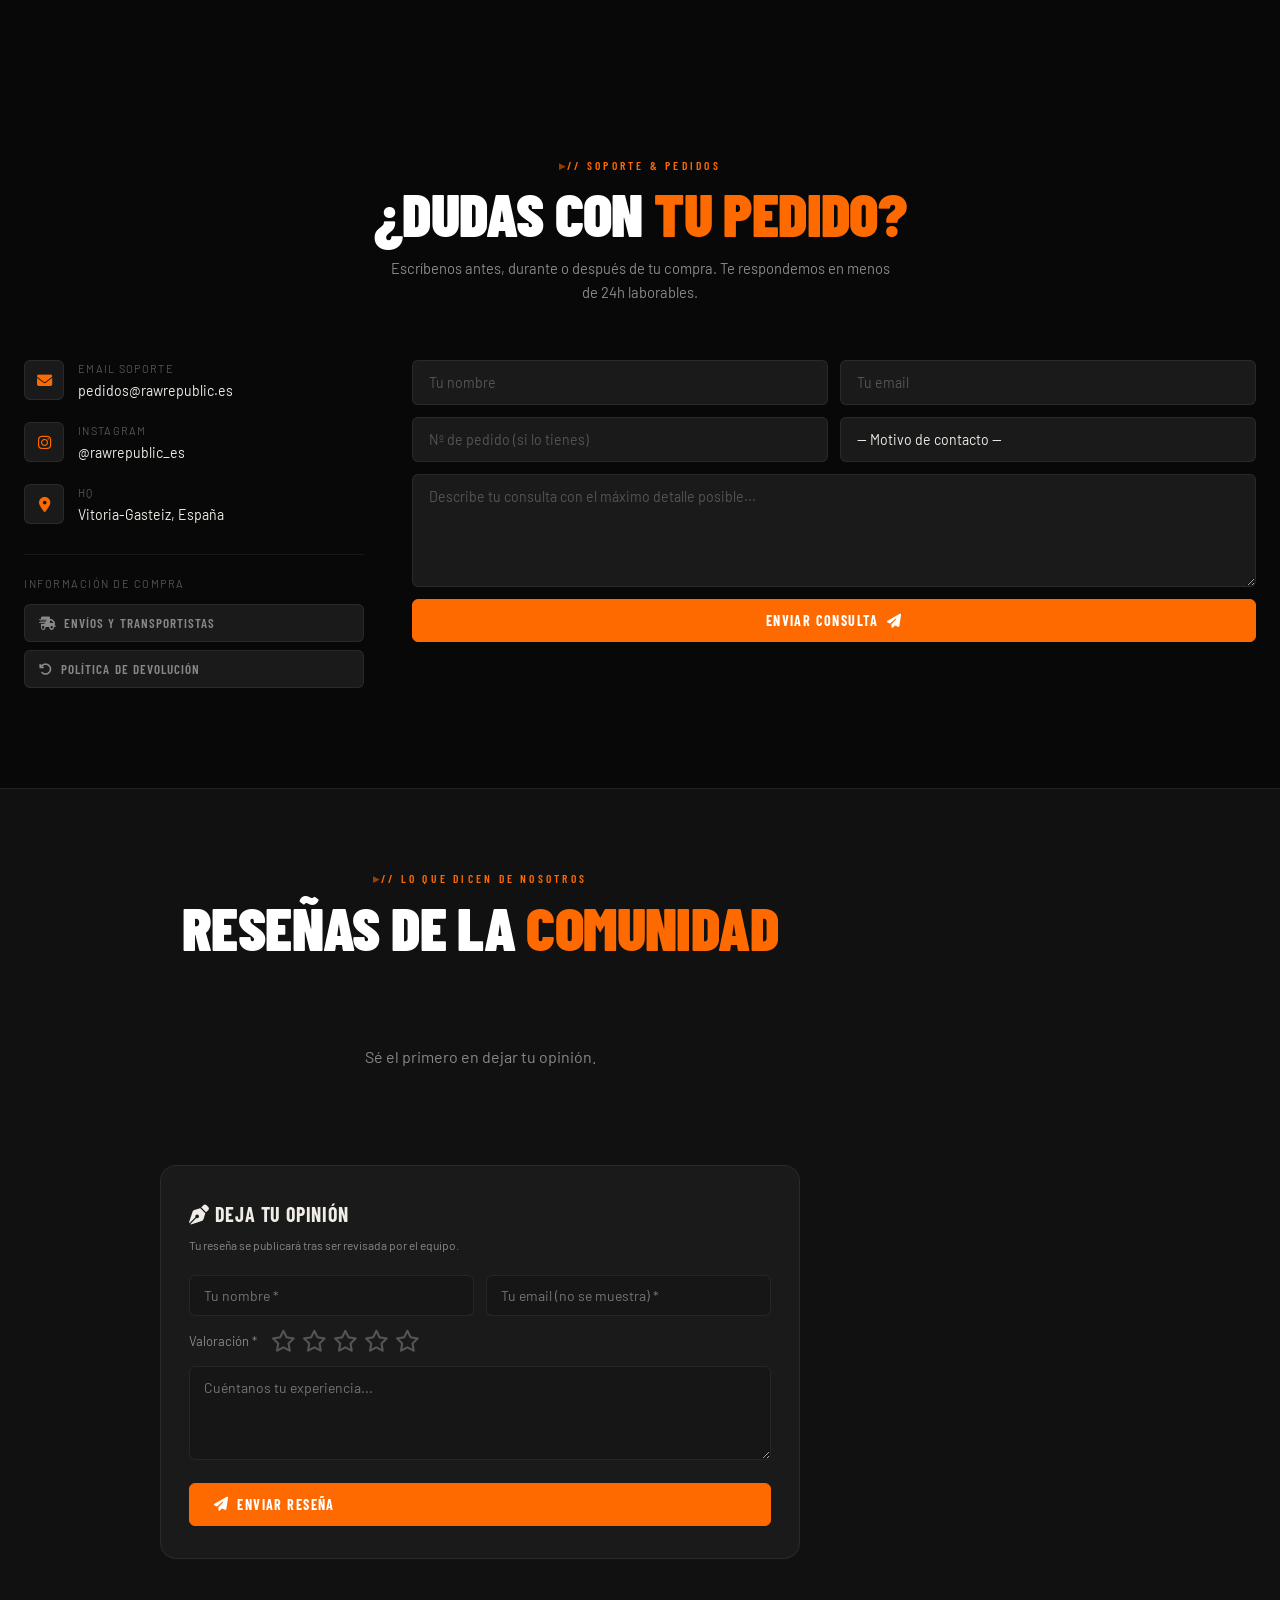
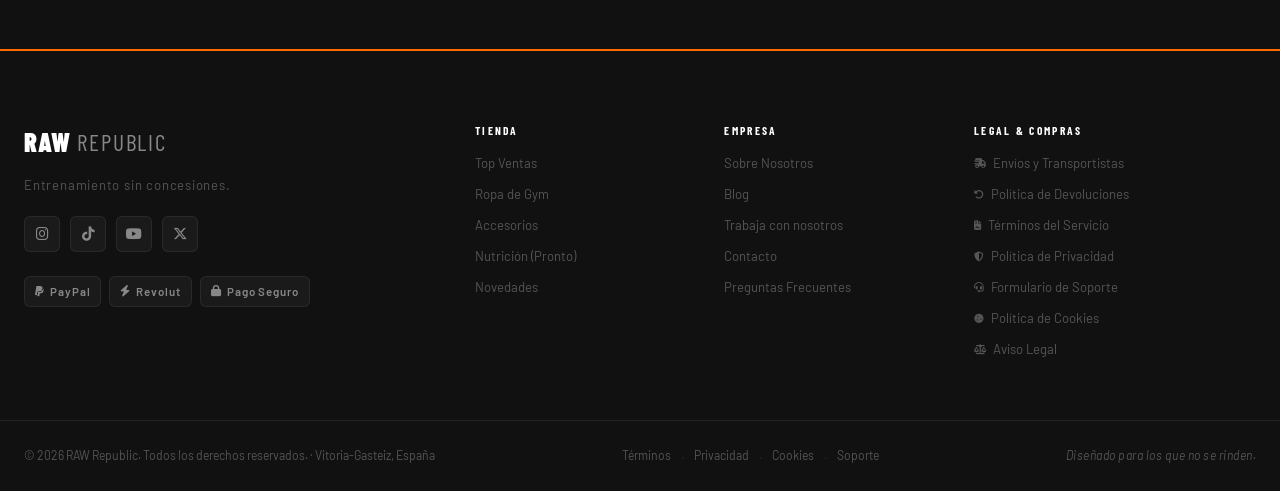
==== commit cfb5002e: "Add files via upload" ====
--- a/index.html
+++ b/index.html
@@ -2426,7 +2426,7 @@
         icon.style.border     = '2px solid rgba(0,112,204,.4)';
         icon.innerHTML        = '<i class="fa-brands fa-paypal" style="color:#009cde;"></i>';
         title.textContent     = 'Vas a PayPal';
-        sub.textContent       = 'Cuando llegues a PayPal, introduce manualmente el importe que ves aquí abajo. Es el total de tu pedido con envío incluido.';
+        sub.textContent       = 'Debido al proceso de desarrollo de nuestra tienda, el pago a través de PayPal requiere introducir el importe manualmente. Encontrarás el total exacto de tu pedido, envío incluido, justo aquí abajo. Gracias y disculpen las molestias.';
         btn.style.background  = '#009cde';
         btn.style.color       = '#fff';
         btn.innerHTML         = '<i class="fa-brands fa-paypal"></i> Entendido — ir a PayPal';
@@ -2435,7 +2435,7 @@
         icon.style.border     = '2px solid rgba(100,50,200,.4)';
         icon.innerHTML        = '<i class="fa-solid fa-bolt" style="color:#7c3aed;"></i>';
         title.textContent     = 'Vas a Revolut';
-        sub.textContent       = 'Cuando llegues a Revolut, introduce manualmente el importe que ves aquí abajo. Es el total de tu pedido con envío incluido.';
+        sub.textContent       = 'Debido al proceso de desarrollo de nuestra tienda, el pago a través de Revolut requiere introducir el importe manualmente. Encontrarás el total exacto de tu pedido, envío incluido, justo aquí abajo. Gracias y disculpen las molestias.';
         btn.style.background  = '#7c3aed';
         btn.style.color       = '#fff';
         btn.innerHTML         = '<i class="fa-solid fa-bolt"></i> Entendido — ir a Revolut';
